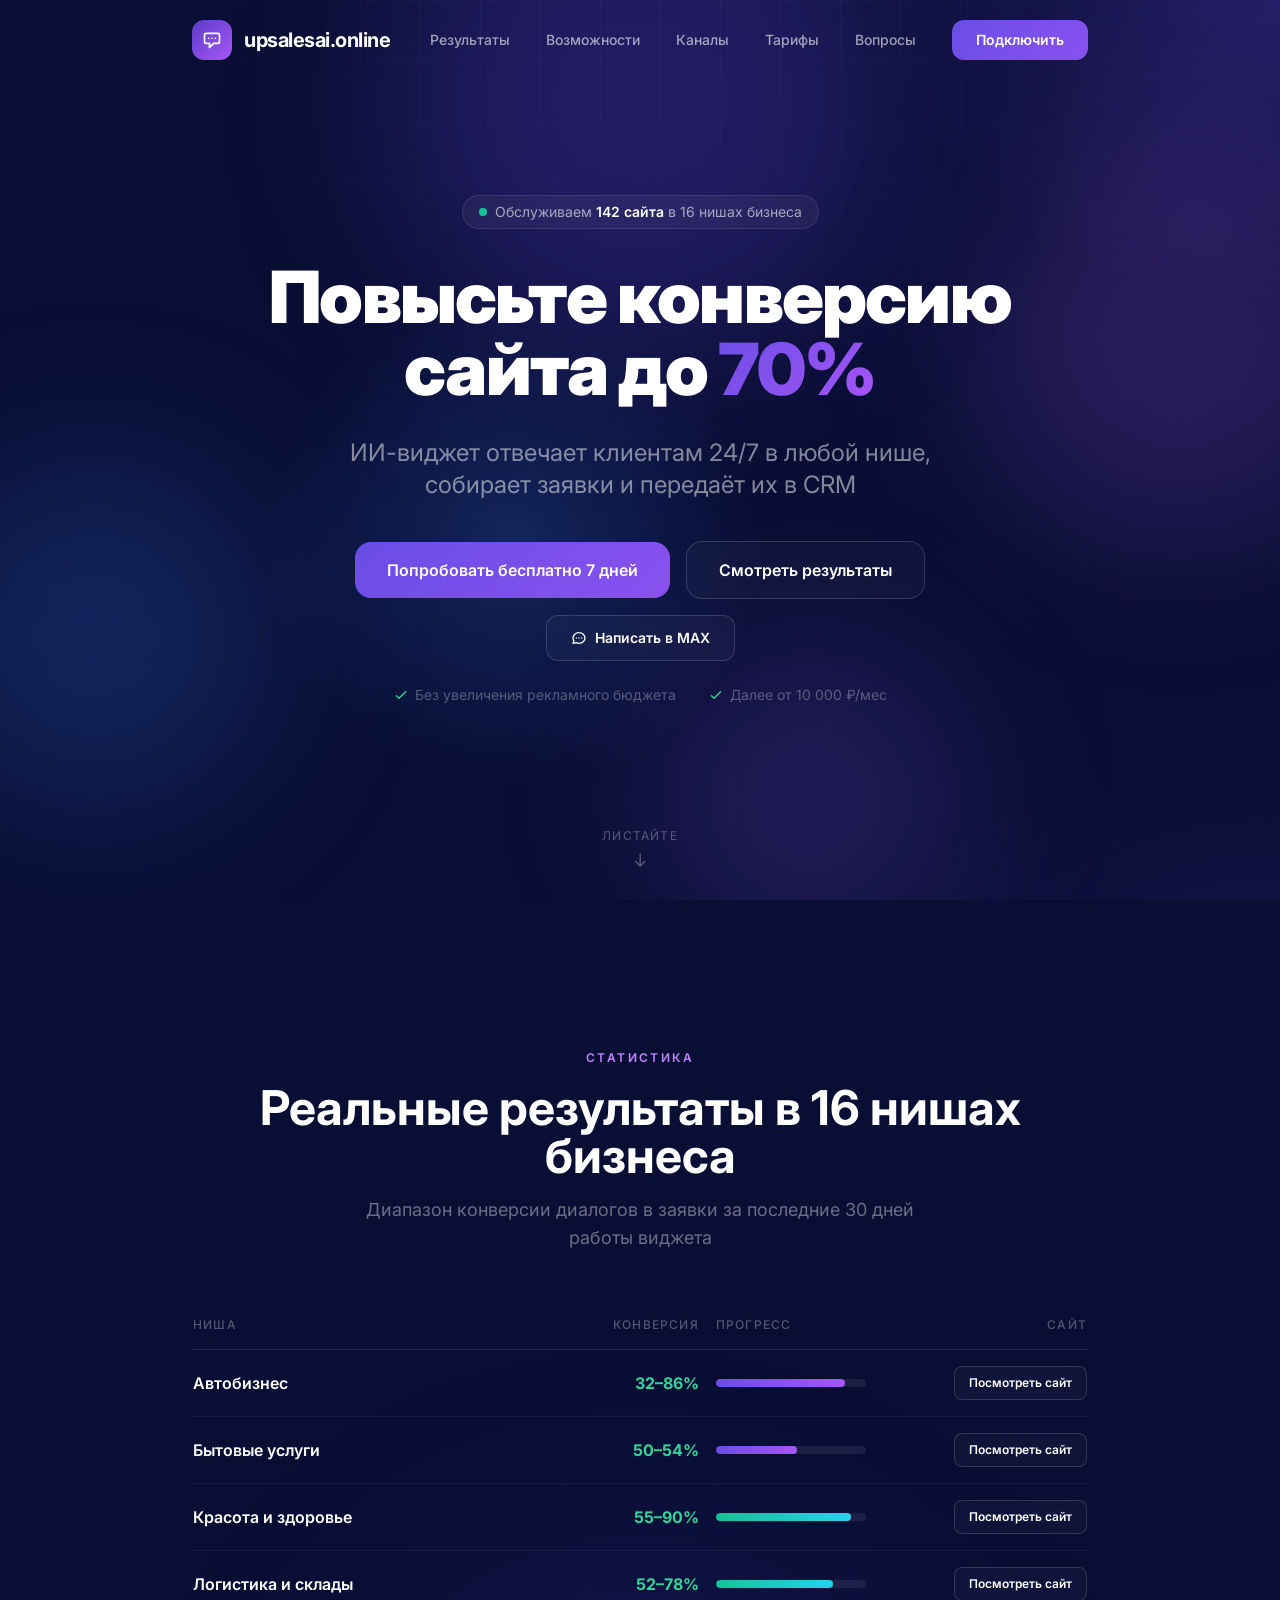
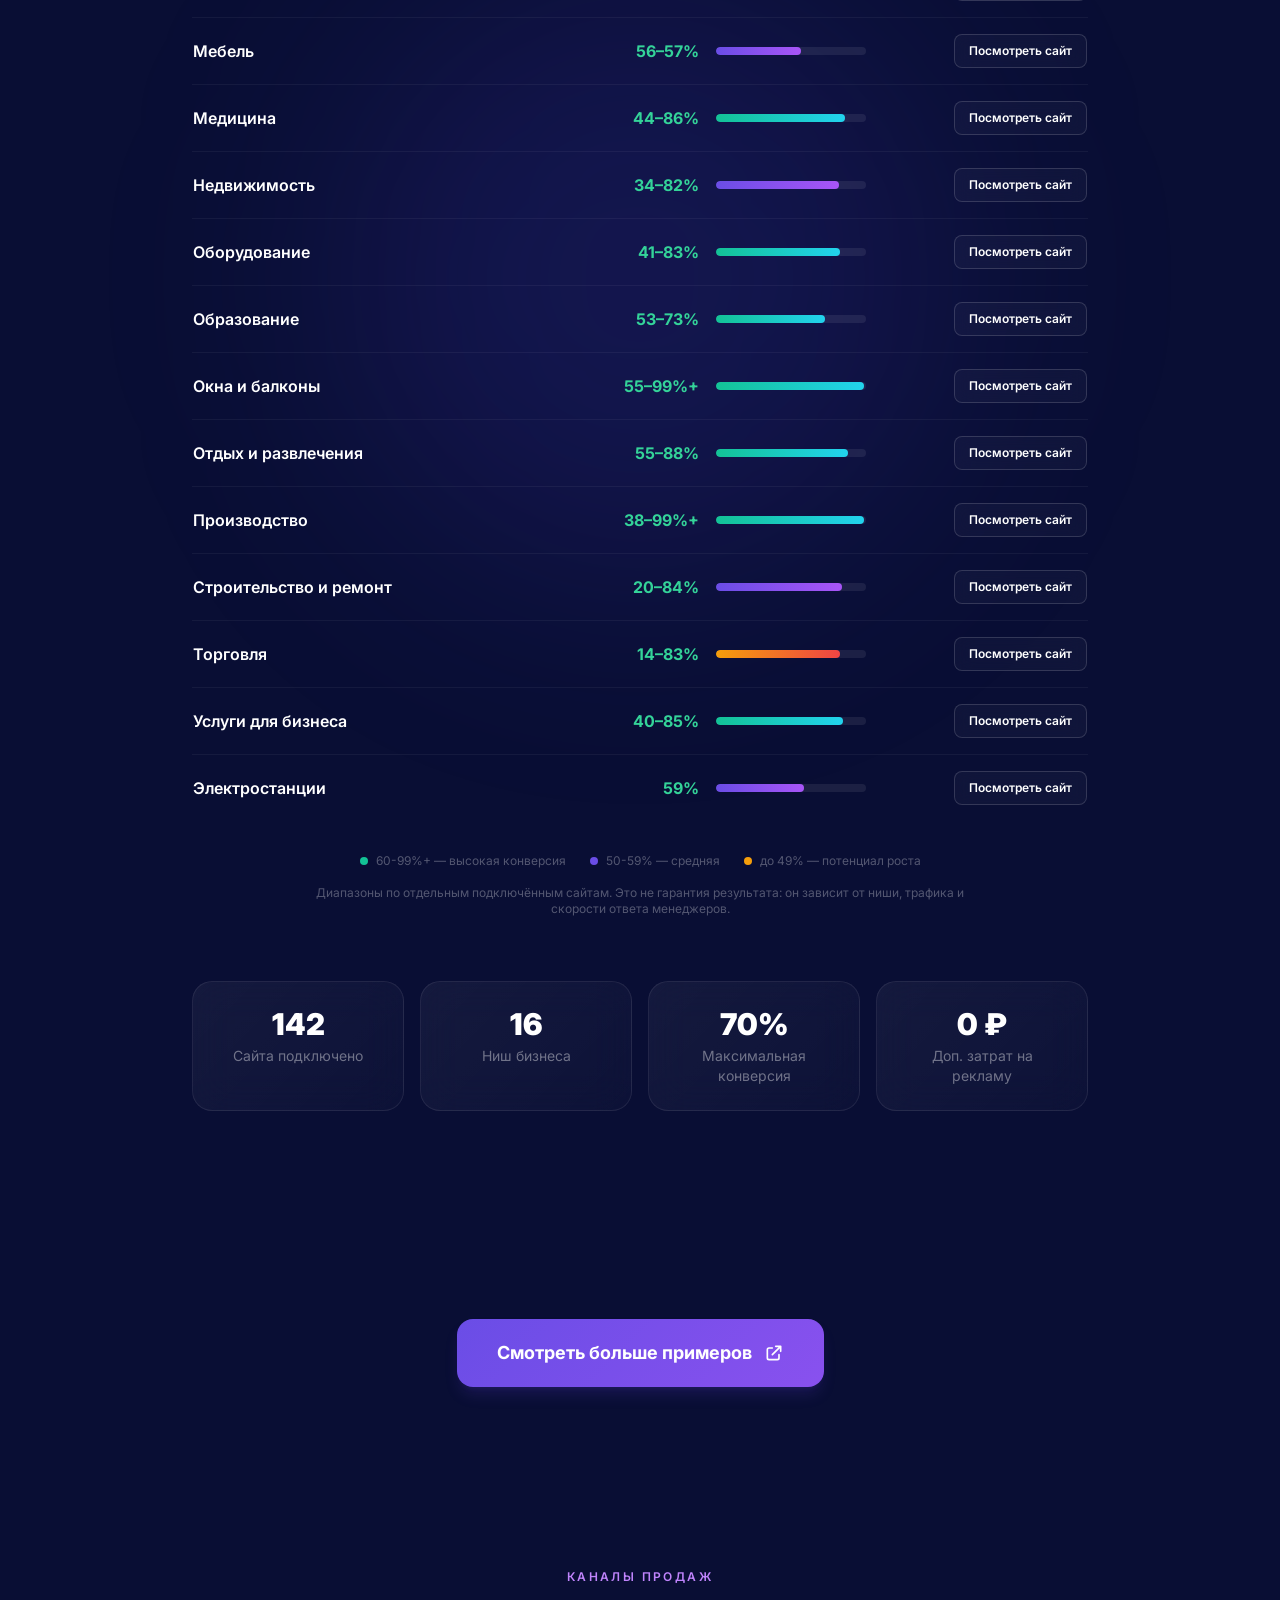
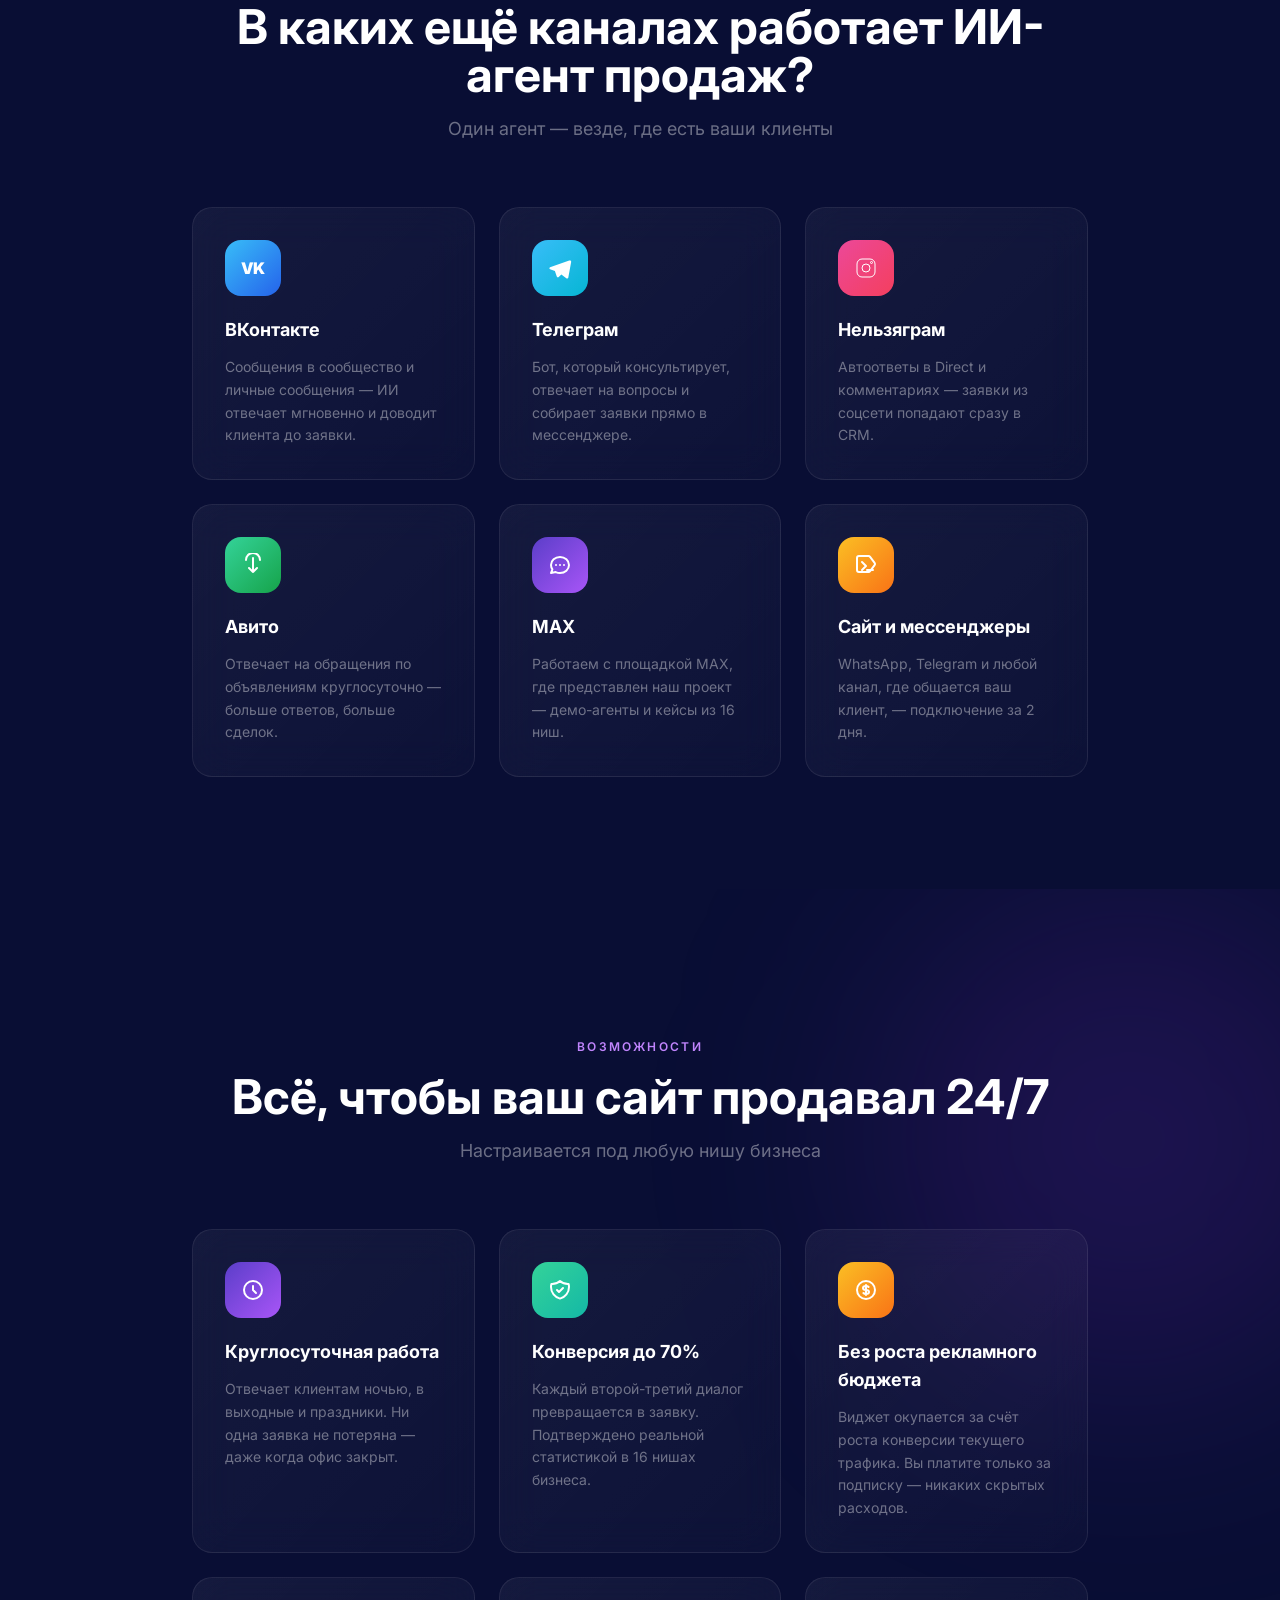
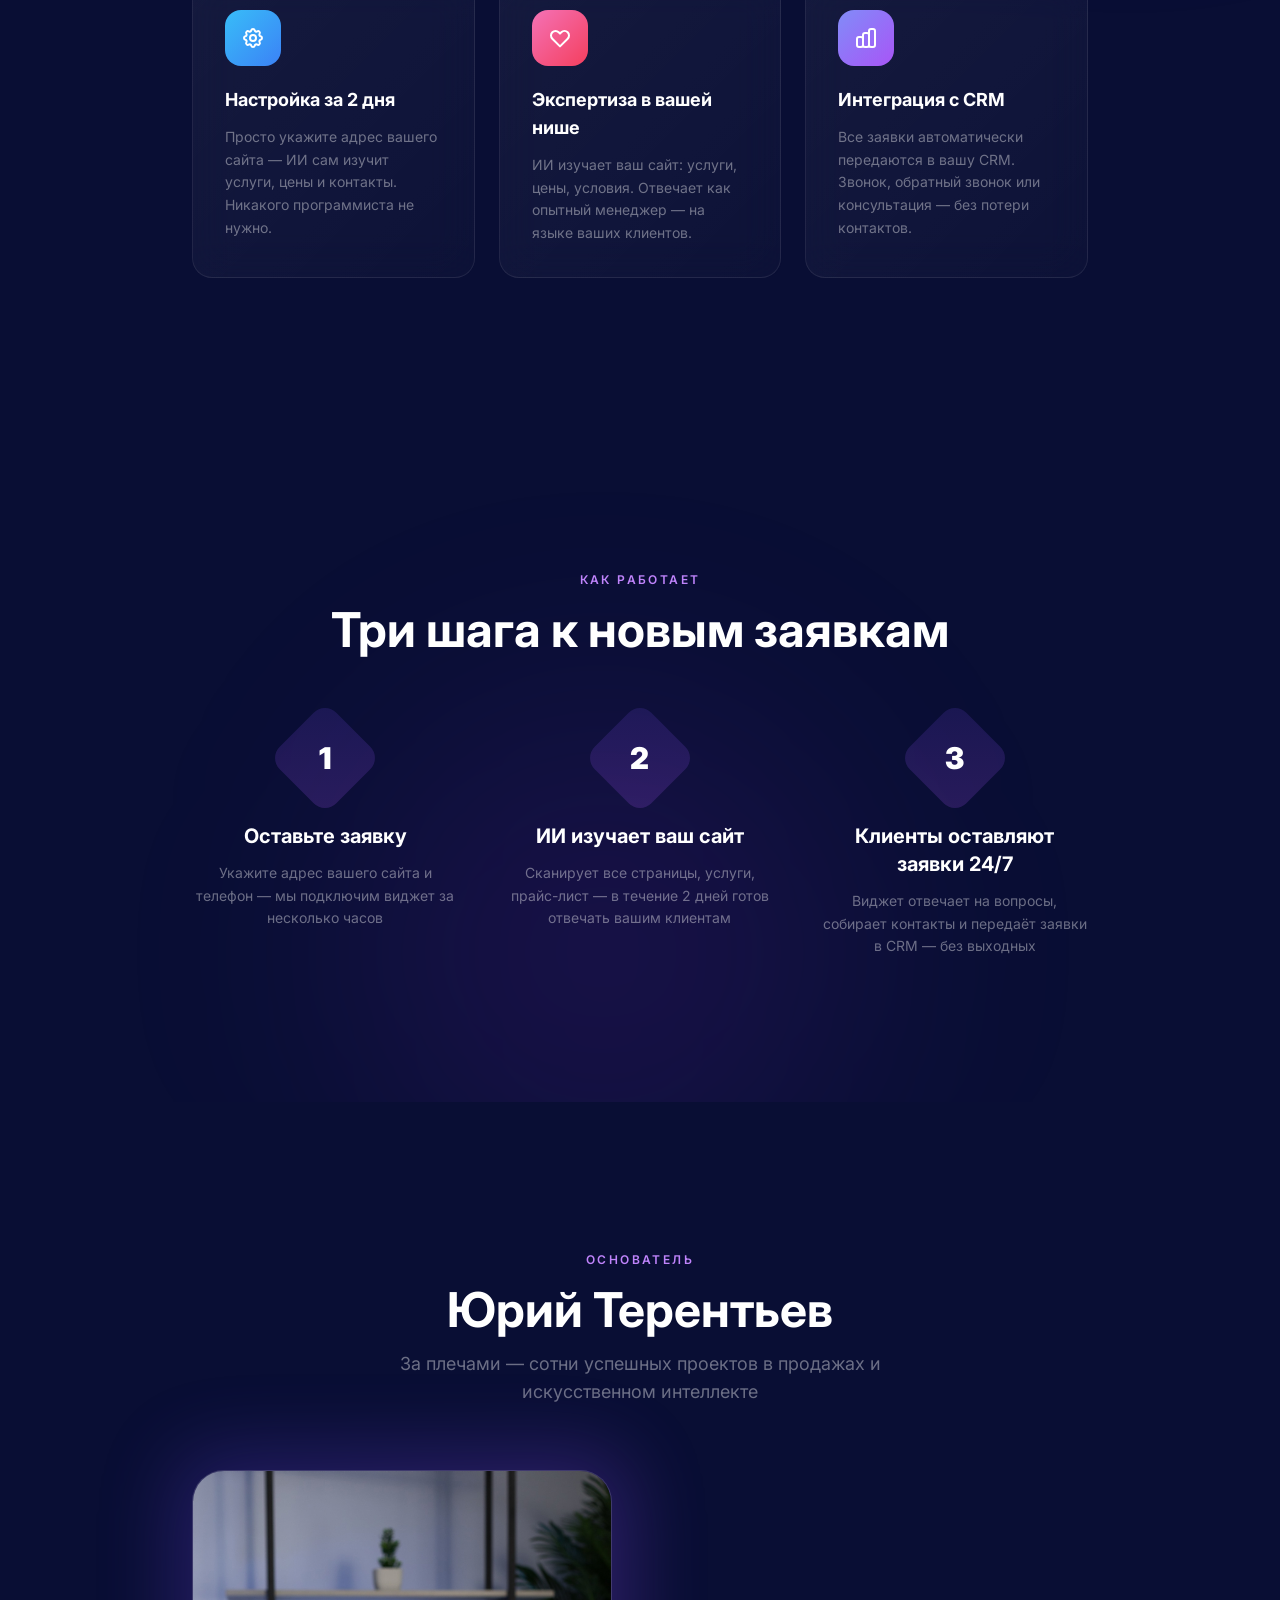
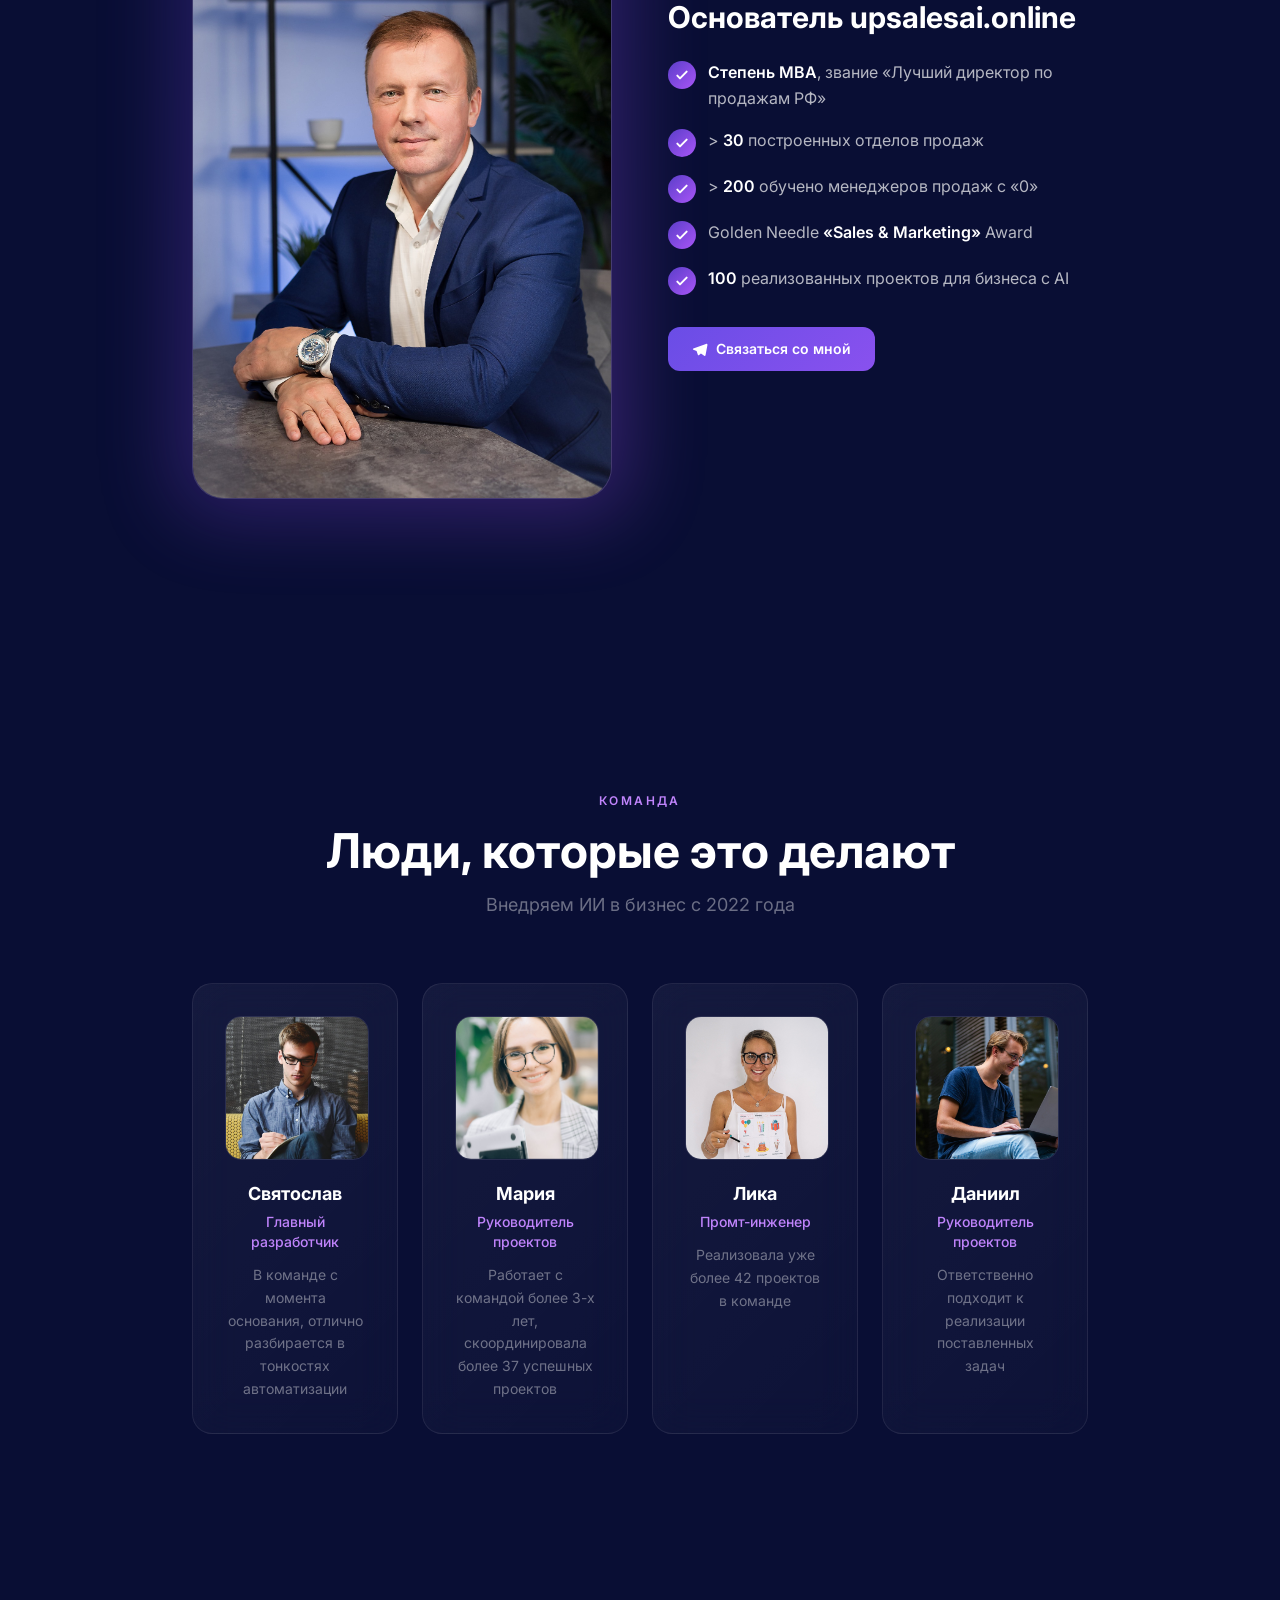
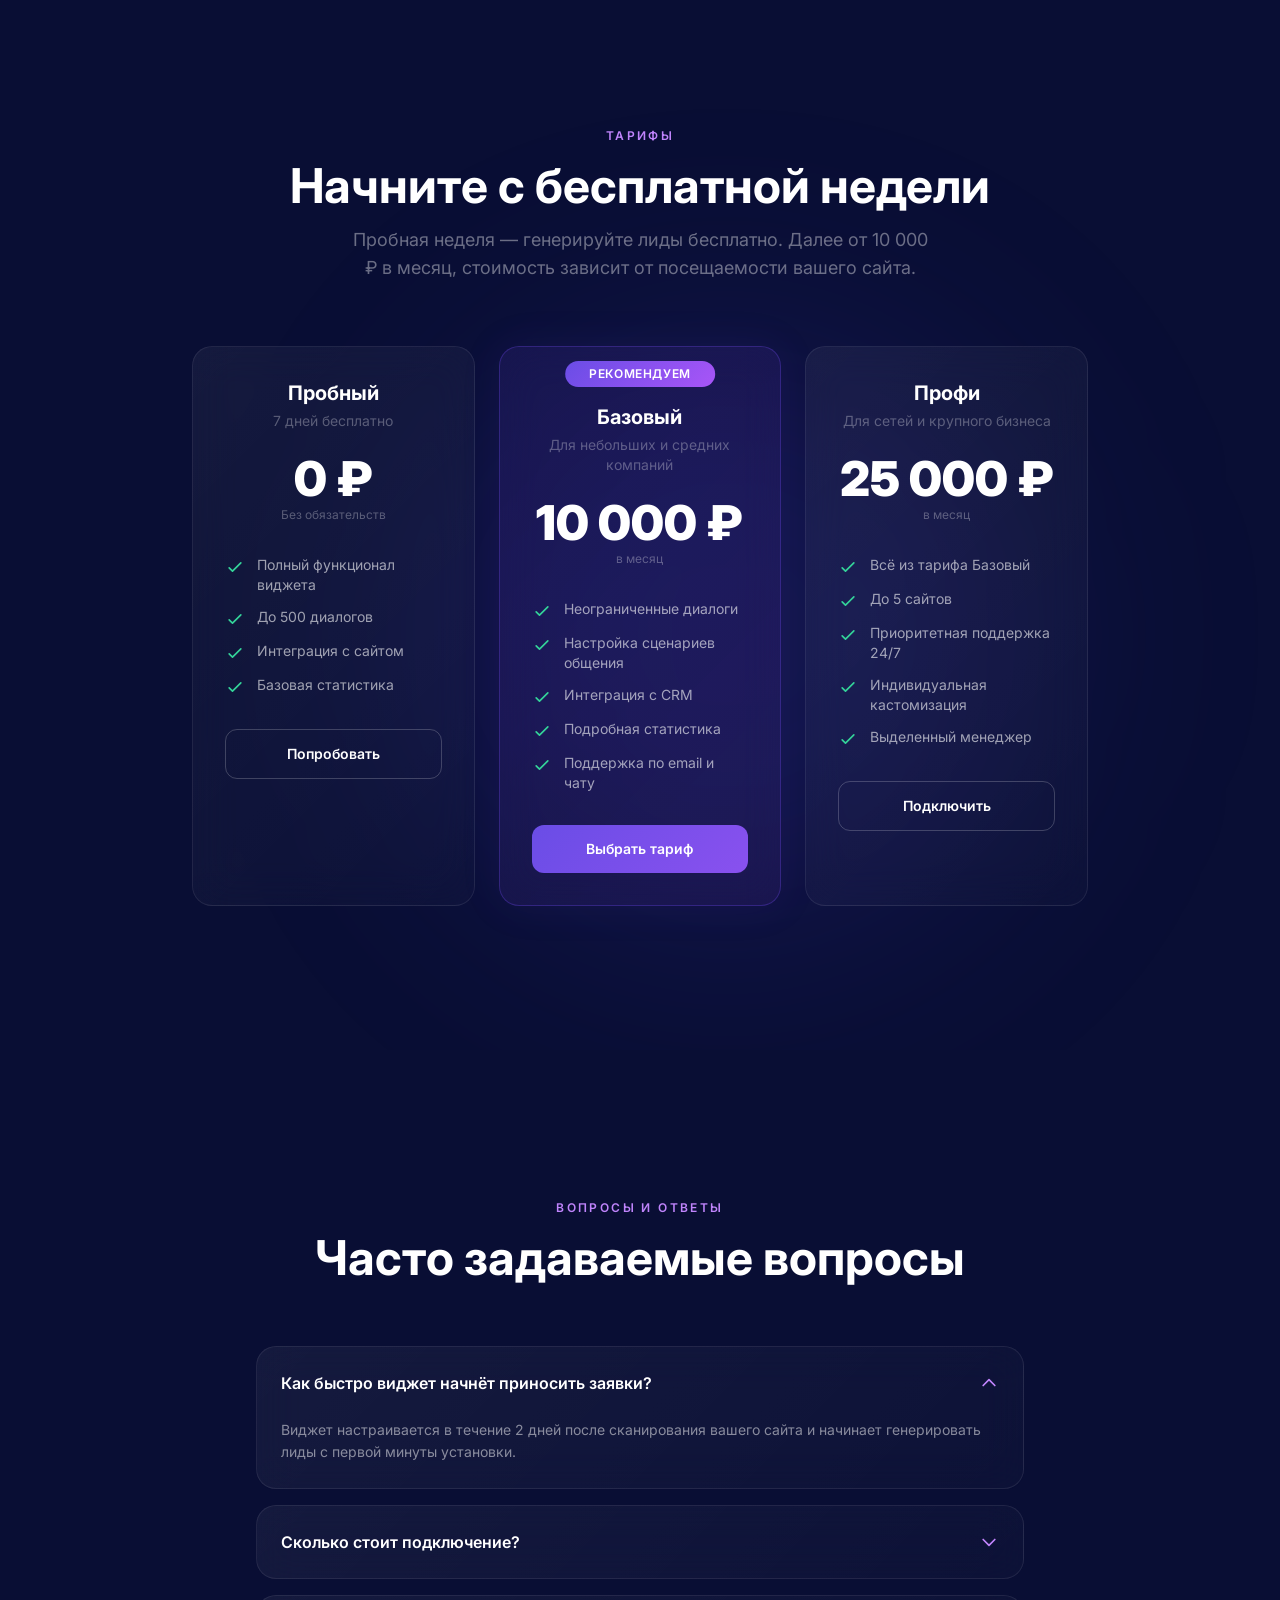
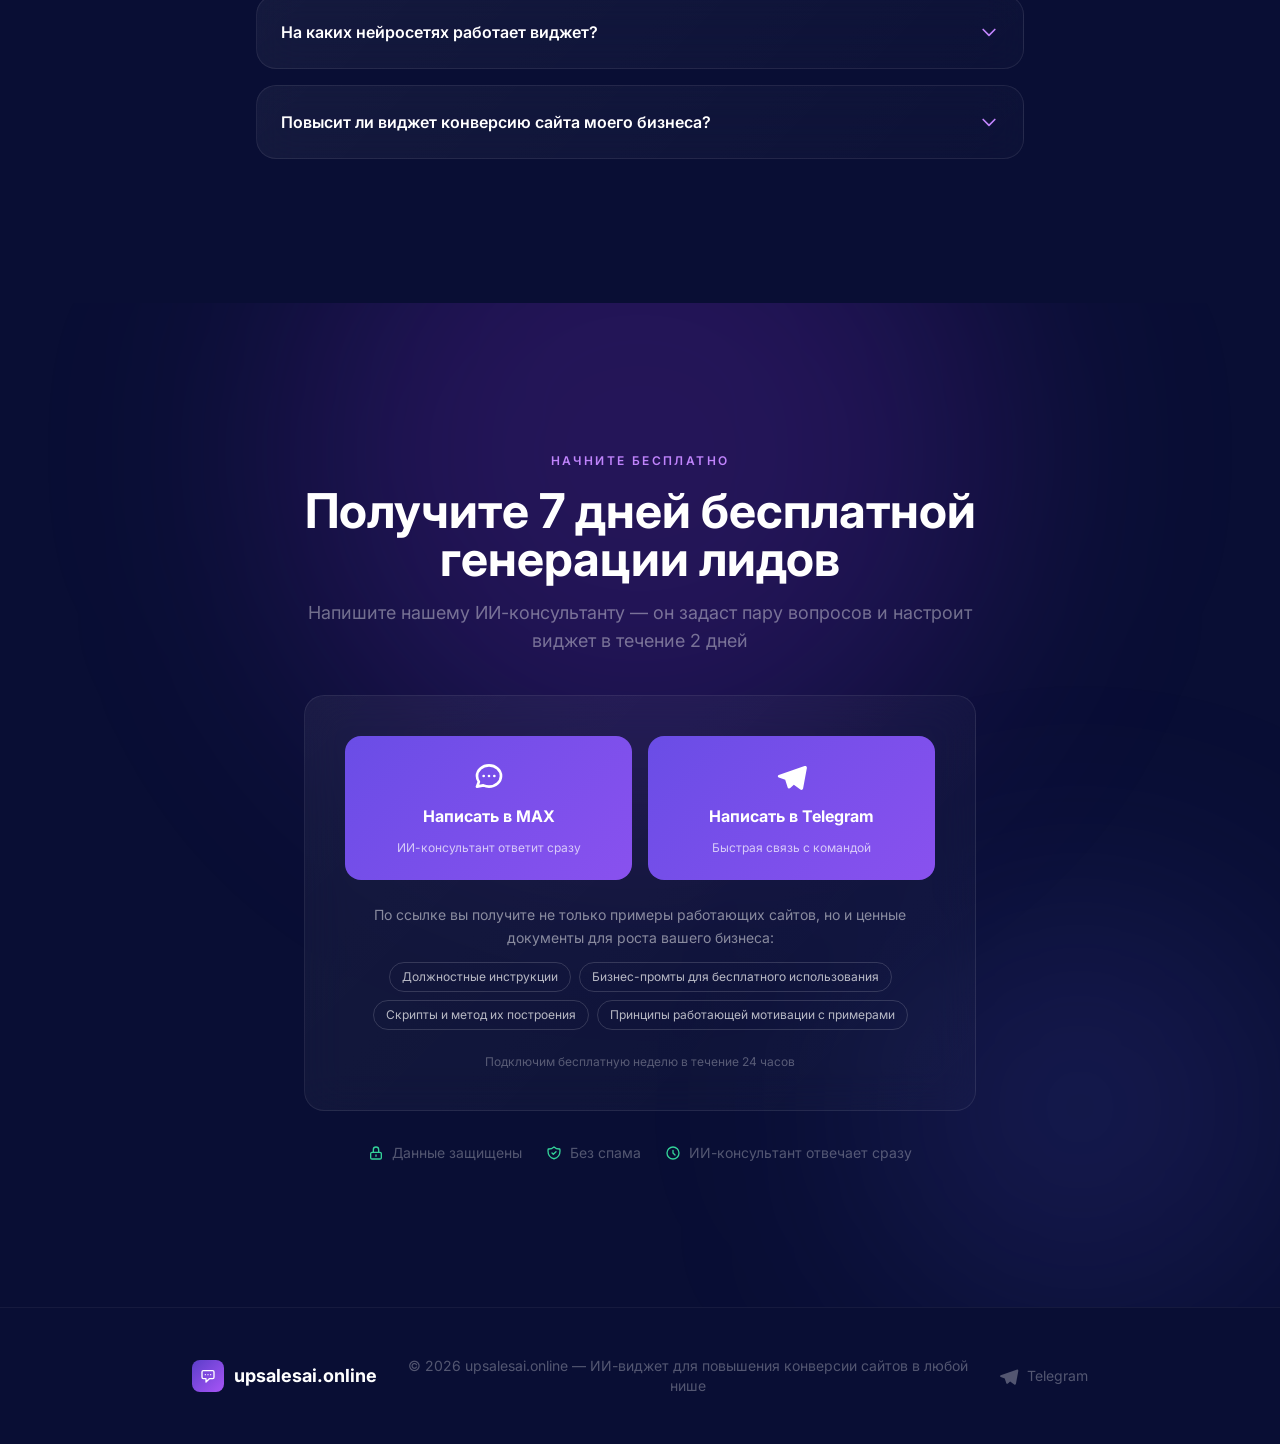
==== index.html @ 3d832cce "Site: price after trial depends on site traffic (no auto-charge wording) Co-Authored-By: Claude Sonn" ====
<!DOCTYPE html>
<html lang="ru" class="dark">
<head>
	<meta charset="UTF-8">
	<meta name="viewport" content="width=device-width, initial-scale=1.0">
	<meta name="theme-color" content="#090E34">
	<title>upsalesai.online — ИИ-виджет для повышения конверсии вашего сайта</title>
	<link rel="icon" type="image/svg+xml" href="data:image/svg+xml,%3Csvg xmlns='http://www.w3.org/2000/svg' viewBox='0 0 64 64'%3E%3Cdefs%3E%3ClinearGradient id='g' x1='0' y1='0' x2='1' y2='1'%3E%3Cstop offset='0' stop-color='%236a4de6'/%3E%3Cstop offset='1' stop-color='%23a855f7'/%3E%3C/linearGradient%3E%3C/defs%3E%3Crect width='64' height='64' rx='14' fill='url(%23g)'/%3E%3Ctext x='32' y='43' font-family='Inter,Arial,sans-serif' font-size='30' font-weight='800' fill='%23ffffff' text-anchor='middle'%3EAI%3C/text%3E%3C/svg%3E">
	<meta name="description" content="Повышайте конверсию сайта до 70% с ИИ-виджетом 24/7. Работает в любой нише: медицина, автобизнес, недвижимость, строительство и другие. Пробная неделя бесплатно.">

	<!-- Structured data: Organization + WebSite -->
	<script type="application/ld+json">
	{
	  "@context": "https://schema.org",
	  "@graph": [
	    {
	      "@type": "WebSite",
	      "@id": "https://upsalesai.online/#website",
	      "url": "https://upsalesai.online",
	      "name": "upsalesai.online",
	      "description": "Повышение конверсии сайтов в любой нише с помощью ИИ-виджета, работающего 24/7."
	    },
	    {
	      "@type": "WebPage",
	      "@id": "https://upsalesai.online/#webpage",
	      "url": "https://upsalesai.online",
	      "name": "upsalesai.online — ИИ-виджет для повышения конверсии сайта",
	      "description": "ИИ-виджет, который повышает конверсию сайта до 70%, работает 24/7, отвечает на вопросы клиентов и передаёт заявки в CRM.",
	      "isPartOf": {
	        "@id": "https://upsalesai.online/#website"
	      },
	      "about": {
	        "@id": "https://upsalesai.online/#organization"
	      },
	      "mainEntity": {
	        "@id": "https://upsalesai.online/#organization"
	      }
	    },
	    {
	      "@type": "Organization",
	      "@id": "https://upsalesai.online/#organization",
	      "name": "upsalesai.online",
	      "url": "https://upsalesai.online",
	      "description": "Команда разработчиков, создающая ИИ-виджеты и умных ботов для бизнеса в любой нише: повышение конверсии сайтов, автоматическая обработка заявок, ответы клиентам 24/7.",
	      "address": {
	        "@type": "PostalAddress",
	        "addressLocality": "Санкт-Петербург",
	        "streetAddress": "Ул. Б. Конюшенная 11",
	        "addressCountry": "RU"
	      },
	      "taxID": "780619699948",
	      "identifier": [
	        {
	          "@type": "PropertyValue",
	          "propertyID": "ОГРНИП",
	          "value": "321784700142612"
	        }
	      ],
	      "contactPoint": [
	        {
	          "@type": "ContactPoint",
	          "contactType": "customer service",
	          "url": "https://t.me/KVALIFIKATORMOY_BOT",
	          "availableLanguage": [
	            "ru"
	          ]
	        }
	      ],
	      "employee": [
	        {
	          "@type": "Person",
	          "name": "Святослав",
	          "jobTitle": "Главный разработчик"
	        },
	        {
	          "@type": "Person",
	          "name": "Мария",
	          "jobTitle": "Руководитель проектов"
	        },
	        {
	          "@type": "Person",
	          "name": "Лика",
	          "jobTitle": "Промт-инженер"
	        },
	        {
	          "@type": "Person",
	          "name": "Даниил",
	          "jobTitle": "Руководитель проектов"
	        }
	      ]
	    },
	    {
	      "@type": "FAQPage",
	      "@id": "https://upsalesai.online/#faq",
	      "mainEntity": [
	        {
	          "@type": "Question",
	          "name": "Как быстро виджет начнёт приносить заявки?",
	          "acceptedAnswer": {
	            "@type": "Answer",
	            "text": "Виджет настраивается в течение 2 дней после сканирования вашего сайта и начинает генерировать лиды с первой минуты установки."
	          }
	        },
	        {
	          "@type": "Question",
	          "name": "Сколько стоит подключение?",
	          "acceptedAnswer": {
	            "@type": "Answer",
	            "text": "Пробная неделя — бесплатно, вы генерируете лиды без оплаты. Далее от 10 000 рублей в месяц, точная стоимость зависит от посещаемости вашего сайта, без увеличения трат на рекламу."
	          }
	        },
        {
          "@type": "Question",
          "name": "На каких нейросетях работает виджет?",
          "acceptedAnswer": {
            "@type": "Answer",
            "text": "На современных моделях GPT и Claude: мы обучаем их под тематику вашего бизнеса и переводим на новые версии, как только они выходят."
          }
        },
        {
          "@type": "Question",
          "name": "Повысит ли виджет конверсию сайта моего бизнеса?",
          "acceptedAnswer": {
            "@type": "Answer",
            "text": "Да. Диалоги с ИИ-консультантом превращаются в заявки: в проектах на нашем виджете показатель достигает 70%. Диапазоны по нишам приведены в таблице выше. Это не гарантия результата: он зависит от ниши, трафика и скорости ответа менеджеров."
          }
        }
	      ]
	    }
	  ]
	}
	</script>

	<link rel="preconnect" href="https://fonts.googleapis.com">
	<link rel="preconnect" href="https://fonts.gstatic.com" crossorigin>
	<link href="https://fonts.googleapis.com/css2?family=Inter:wght@400;500;600;700;800;900&display=swap" rel="stylesheet">
	<!-- Стили и скрипты лежат на самом сайте, без внешних CDN. Пересборка CSS: см. AGENTS.md -->
	<link rel="stylesheet" href="assets/css/tailwind.css?v=1">
	<script defer src="assets/js/alpine-collapse-3.17.4.min.js"></script>
	<script defer src="assets/js/alpine-3.17.4.min.js"></script>
	<style>
		[x-cloak] { display: none !important; }
		html { -webkit-font-smoothing: antialiased; -moz-osx-font-smoothing: grayscale; scroll-behavior: smooth; }

		.gradient-text {
			background: linear-gradient(135deg, #6a4de6 0%, #a855f7 50%, #6a4de6 100%);
			background-size: 200% 200%;
			-webkit-background-clip: text;
			-webkit-text-fill-color: transparent;
			background-clip: text;
			animation: gradient 4s ease infinite;
		}

		.hero-bg {
			position: absolute;
			inset: 0;
			overflow: hidden;
			background: #090E34;
		}
		.hero-bg::before {
			content: '';
			position: absolute;
			inset: 0;
			background:
				radial-gradient(800px 600px at 50% 0%, rgba(91,62,201,0.35), transparent 50%),
				radial-gradient(600px 500px at 80% 20%, rgba(168,85,247,0.25), transparent 50%),
				radial-gradient(500px 500px at 20% 30%, rgba(59,130,246,0.2), transparent 50%),
				radial-gradient(900px 700px at 50% 60%, rgba(91,62,201,0.15), transparent 50%),
				radial-gradient(700px 600px at 10% 80%, rgba(168,85,247,0.15), transparent 50%),
				radial-gradient(600px 500px at 90% 70%, rgba(59,130,246,0.12), transparent 50%);
			animation: gradient 12s ease infinite;
			background-size: 200% 200%;
		}
		.hero-bg::after {
			content: '';
			position: absolute;
			inset: 0;
			background-image:
				linear-gradient(rgba(255,255,255,0.03) 1px, transparent 1px),
				linear-gradient(90deg, rgba(255,255,255,0.03) 1px, transparent 1px);
			background-size: 60px 60px;
			mask-image: radial-gradient(ellipse 80% 60% at 50% 0%, black 20%, transparent 60%);
		}

		.glow-orb {
			position: absolute;
			border-radius: 50%;
			filter: blur(80px);
			pointer-events: none;
			will-change: transform, opacity;
		}

		.orb-1 { width: 500px; height: 500px; background: rgba(91,62,201,0.3); top: -150px; left: 50%; transform: translateX(-50%); animation: float 8s ease-in-out infinite; }
		.orb-2 { width: 400px; height: 400px; background: rgba(168,85,247,0.2); top: 15%; right: -100px; animation: float 7s ease-in-out 1.5s infinite; }
		.orb-3 { width: 350px; height: 350px; background: rgba(59,130,246,0.2); bottom: 10%; left: -80px; animation: float 9s ease-in-out 3s infinite; }
		.orb-4 { width: 300px; height: 300px; background: rgba(139,92,246,0.2); bottom: -50px; right: 25%; animation: float 6s ease-in-out 2s infinite; }

		.section-glow {
			position: absolute;
			border-radius: 50%;
			filter: blur(120px);
			pointer-events: none;
			will-change: transform, opacity;
		}

		.glass-card {
			background: linear-gradient(135deg, rgba(255,255,255,0.05), rgba(255,255,255,0.02));
			border: 1px solid rgba(255,255,255,0.08);
			backdrop-filter: blur(20px);
			border-radius: 20px;
			transition: all 0.5s cubic-bezier(0.23, 1, 0.32, 1);
		}
		.glass-card:hover {
			background: linear-gradient(135deg, rgba(255,255,255,0.08), rgba(255,255,255,0.03));
			border-color: rgba(91,62,201,0.3);
			transform: translateY(-6px) scale(1.01);
			box-shadow: 0 30px 60px rgba(0,0,0,0.2), 0 0 40px rgba(91,62,201,0.1);
		}

		.feature-icon {
			width: 56px; height: 56px; border-radius: 16px;
			display: flex; align-items: center; justify-content: center;
			margin-bottom: 1.25rem;
			transition: all 0.4s ease;
		}
		.glass-card:hover .feature-icon {
			transform: scale(1.1) rotate(-3deg);
		}

		.stat-row {
			transition: opacity 0.55s ease, transform 0.55s cubic-bezier(0.22, 1, 0.36, 1), background 0.4s ease;
			border-radius: 16px;
			cursor: default;
			opacity: 0;
			transform: translateY(18px);
		}
		.stat-row.revealed { opacity: 1; transform: translateY(0); }
		.stat-row:hover {
			background: rgba(255,255,255,0.05);
			transform: translateX(8px);
		}

		.conversion-bar {
			height: 8px; border-radius: 4px;
			background: rgba(255,255,255,0.08);
			overflow: hidden;
		}
		.conversion-fill {
			height: 100%; border-radius: 4px;
			transition: width 1.4s cubic-bezier(0.22, 1, 0.36, 1);
		}
		.conversion-fill.high { background: linear-gradient(90deg, #13C296, #22d3ee); }
		.conversion-fill.medium { background: linear-gradient(90deg, #6a4de6, #a855f7); }
		.conversion-fill.growth { background: linear-gradient(90deg, #f59e0b, #ef4444); }

		.pricing-card {
			transition: all 0.5s cubic-bezier(0.23, 1, 0.32, 1);
			position: relative;
			overflow: hidden;
		}
		.pricing-card::before {
			content: '';
			position: absolute;
			top: 0; left: -100%;
			width: 100%; height: 100%;
			background: linear-gradient(90deg, transparent, rgba(255,255,255,0.05), transparent);
			transition: left 0.6s;
		}
		.pricing-card:hover::before { left: 100%; }
		.pricing-card:hover {
			transform: translateY(-8px);
			box-shadow: 0 40px 80px rgba(0,0,0,0.3);
		}
		.pricing-card.featured {
			background: linear-gradient(135deg, rgba(91,62,201,0.15), rgba(168,85,247,0.08));
			border: 1px solid rgba(91,62,201,0.4);
			box-shadow: 0 0 40px rgba(91,62,201,0.1);
			padding-top: 56px;
		}
		.pricing-card.featured::after {
			content: 'Рекомендуем';
			position: absolute; top: 14px; left: 50%; transform: translateX(-50%);
			background: linear-gradient(135deg, #6a4de6, #a855f7);
			color: white; padding: 4px 24px; border-radius: 20px;
			font-size: 0.75rem; font-weight: 600; text-transform: uppercase; letter-spacing: 0.05em;
			white-space: nowrap;
		}

		.btn-primary {
			background: linear-gradient(135deg, #6a4de6, #a855f7);
			background-size: 200% 200%;
			animation: gradient 4s ease infinite;
			transition: all 0.4s ease;
		}
		.btn-primary:hover {
			transform: translateY(-2px);
			box-shadow: 0 20px 40px rgba(91,62,201,0.3);
		}

		.btn-outline {
			border: 1px solid rgba(255,255,255,0.15);
			background: rgba(255,255,255,0.03);
			backdrop-filter: blur(10px);
			transition: all 0.4s ease;
		}
		.btn-outline:hover {
			background: rgba(255,255,255,0.08);
			border-color: rgba(255,255,255,0.25);
			transform: translateY(-2px);
		}

		.input-glass {
			background: rgba(255,255,255,0.06);
			border: 1px solid rgba(255,255,255,0.1);
			color: white;
			transition: all 0.4s ease;
			border-radius: 14px;
		}
		.input-glass:focus {
			outline: none;
			border-color: #6a4de6;
			background: rgba(255,255,255,0.08);
			box-shadow: 0 0 0 3px rgba(91,62,201,0.2);
		}
		.input-glass::placeholder { color: rgba(255,255,255,0.3); }

		.animate-on-scroll {
			opacity: 0;
			transform: translateY(50px);
			transition: all 0.8s cubic-bezier(0.23, 1, 0.32, 1);
		}
		.animate-on-scroll.visible {
			opacity: 1;
			transform: translateY(0);
		}

		.review-card {
			transition: all 0.5s ease;
		}

		.pulse-dot {
			width: 8px; height: 8px; border-radius: 50%;
			background: #13C296;
			position: relative;
		}
		.pulse-dot::after {
			content: '';
			position: absolute; inset: 0; border-radius: 50%;
			background: #13C296;
			animation: pulse 2s infinite;
			opacity: 0.4;
		}

		@keyframes pulse {
			0% { transform: scale(1); opacity: 0.4; }
			100% { transform: scale(3); opacity: 0; }
		}

		.scrollbar-hide { -ms-overflow-style: none; scrollbar-width: none; }
		.scrollbar-hide::-webkit-scrollbar { display: none; }

		.avatar-img {
			object-fit: cover;
			-webkit-transform: translateZ(0);
			-webkit-backface-visibility: hidden;
		}
		.avatar-img.avatar-maria {
			object-position: center;
		}
		.avatar-img.avatar-lika {
			object-position: center;
		}

		@media (max-width: 640px) {
			.orb-1 { width: 300px; height: 300px; }
			.orb-2, .orb-3, .orb-4 { width: 200px; height: 200px; }
			.hero-bg::before {
				background:
					radial-gradient(400px 300px at 50% 0%, rgba(91,62,201,0.35), transparent 50%),
					radial-gradient(300px 250px at 70% 30%, rgba(168,85,247,0.2), transparent 50%),
					radial-gradient(600px 400px at 50% 70%, rgba(91,62,201,0.15), transparent 50%);
			}
		}
	</style>
<!-- Yandex.Metrika counter -->
<script type="text/javascript">
(function(m,e,t,r,i,k,a){m[i]=m[i]||function(){(m[i].a=m[i].a||[]).push(arguments)};
m[i].l=1*new Date();
for (var j = 0; j < document.scripts.length; j++) {if (document.scripts[j].src === r) { return; }}
k=e.createElement(t),a=e.getElementsByTagName(t)[0],k.async=1,k.src=r,a.parentNode.insertBefore(k,a)})
(window, document, "script", "https://mc.yandex.ru/metrika/tag.js", "ym");
ym(113000422, "init", {clickmap:true, trackLinks:true, accurateTrackBounce:true, webvisor:true});
</script>
<noscript><div><img src="https://mc.yandex.ru/watch/113000422" style="position:absolute; left:-9999px;" alt="" /></div></noscript>
<!-- /Yandex.Metrika counter -->
</head>
<body class="font-sans text-body-color-dark bg-dark overflow-x-hidden">

	<!-- Navbar -->
	<header class="fixed top-0 left-0 z-50 w-full transition-all duration-500"
		x-data="{ mobileMenu: false, scrolled: false }"
		@scroll.window="scrolled = (window.pageYOffset > 60)"
		:class="scrolled ? 'bg-dark/90 backdrop-blur-xl border-b border-white/10' : 'bg-transparent'">
		<div class="container mx-auto px-4 sm:px-6 lg:px-10 xl:px-[15%]">
			<div class="flex items-center justify-between h-16 sm:h-20">
				<a href="/" class="flex items-center gap-3 group">
					<div class="w-10 h-10 rounded-xl bg-gradient-to-br from-primary to-purple-500 flex items-center justify-center transition-transform duration-500 group-hover:rotate-[-8deg] group-hover:scale-110">
						<svg class="w-5 h-5 text-white" fill="none" stroke="currentColor" viewBox="0 0 24 24"><path stroke-linecap="round" stroke-linejoin="round" stroke-width="2" d="M8 10h.01M12 10h.01M16 10h.01M9 16H5a2 2 0 01-2-2V6a2 2 0 012-2h14a2 2 0 012 2v8a2 2 0 01-2 2h-5l-5 5v-5z"></path></svg>
					</div>
					<span class="text-xl font-bold text-white tracking-tight">upsalesai.online</span>
				</a>

				<button @click="mobileMenu = !mobileMenu" class="lg:hidden relative w-10 h-10 flex items-center justify-center" :aria-expanded="mobileMenu">
					<div class="w-6 flex flex-col gap-1.5">
						<span class="block h-0.5 bg-white rounded-full transition-all duration-300" :class="mobileMenu ? 'rotate-45 translate-y-2' : ''"></span>
						<span class="block h-0.5 bg-white rounded-full transition-all duration-300" :class="mobileMenu ? 'opacity-0' : ''"></span>
						<span class="block h-0.5 bg-white rounded-full transition-all duration-300" :class="mobileMenu ? '-rotate-45 -translate-y-2' : ''"></span>
					</div>
				</button>

				<nav class="hidden lg:flex items-center gap-1">
					<a href="#stats" class="px-4 py-2 text-sm font-medium text-white/60 hover:text-white transition-colors rounded-lg hover:bg-white/5">Результаты</a>
					<a href="#features" class="px-4 py-2 text-sm font-medium text-white/60 hover:text-white transition-colors rounded-lg hover:bg-white/5">Возможности</a>
					<a href="#channels" class="px-4 py-2 text-sm font-medium text-white/60 hover:text-white transition-colors rounded-lg hover:bg-white/5">Каналы</a>
					<a href="#pricing" class="px-4 py-2 text-sm font-medium text-white/60 hover:text-white transition-colors rounded-lg hover:bg-white/5">Тарифы</a>
					<a href="#faq" class="px-4 py-2 text-sm font-medium text-white/60 hover:text-white transition-colors rounded-lg hover:bg-white/5">Вопросы</a>
					<a href="#form" class="ml-4 px-6 py-2.5 text-sm font-semibold text-white rounded-xl btn-primary">Подключить</a>
				</nav>
			</div>

			<nav x-show="mobileMenu" x-cloak x-transition:enter="transition ease-out duration-300" x-transition:enter-start="opacity-0 -translate-y-4" x-transition:enter-end="opacity-100 translate-y-0" x-transition:leave="transition ease-in duration-200" x-transition:leave-start="opacity-100 translate-y-0" x-transition:leave-end="opacity-0 -translate-y-4" class="lg:hidden pb-6">
				<div class="flex flex-col gap-2 bg-dark-2/90 backdrop-blur-xl rounded-2xl border border-white/10 p-4">
					<a href="#stats" @click="mobileMenu = false" class="px-4 py-3 text-sm font-medium text-white/70 hover:text-white hover:bg-white/5 rounded-xl transition-all">Результаты</a>
					<a href="#features" @click="mobileMenu = false" class="px-4 py-3 text-sm font-medium text-white/70 hover:text-white hover:bg-white/5 rounded-xl transition-all">Возможности</a>
					<a href="#channels" @click="mobileMenu = false" class="px-4 py-3 text-sm font-medium text-white/70 hover:text-white hover:bg-white/5 rounded-xl transition-all">Каналы</a>
					<a href="#pricing" @click="mobileMenu = false" class="px-4 py-3 text-sm font-medium text-white/70 hover:text-white hover:bg-white/5 rounded-xl transition-all">Тарифы</a>
					<a href="#faq" @click="mobileMenu = false" class="px-4 py-3 text-sm font-medium text-white/70 hover:text-white hover:bg-white/5 rounded-xl transition-all">Вопросы</a>
					<a href="#form" @click="mobileMenu = false" class="mt-2 px-6 py-3 text-sm font-semibold text-white rounded-xl btn-primary text-center">Подключить</a>
				</div>
			</nav>
		</div>
	</header>

	<!-- Hero -->
	<section class="relative min-h-screen flex items-center overflow-hidden">
		<div class="hero-bg"></div>
		<div class="glow-orb orb-1"></div>
		<div class="glow-orb orb-2"></div>
		<div class="glow-orb orb-3"></div>
		<div class="glow-orb orb-4"></div>

		<div class="relative z-10 w-full pt-24 pb-16 sm:pt-32 lg:pb-32">
			<div class="max-w-6xl mx-auto text-center px-4 sm:px-6 lg:px-10 xl:px-[15%]">
				<div class="inline-flex items-center gap-2 px-4 py-1.5 rounded-full bg-white/5 border border-white/10 text-xs sm:text-sm text-white/60 mb-6 sm:mb-8 backdrop-blur-sm" x-data="{ show: false }" x-init="setTimeout(() => show = true, 500)" x-show="show" x-transition>
					<span class="pulse-dot shrink-0"></span>
					<span>Обслуживаем <span class="text-white font-semibold">142&nbsp;сайта</span> в&nbsp;16&nbsp;нишах бизнеса</span>
				</div>

				<h1 class="text-4xl sm:text-5xl lg:text-7xl font-black text-white leading-[1.1] sm:leading-[1.1] mb-6 sm:mb-8 tracking-tight">
					Повысьте конверсию сайта до&nbsp;<span class="gradient-text">70%</span>
				</h1>

				<p class="text-lg sm:text-xl lg:text-2xl text-white/50 max-w-2xl mx-auto mb-4 leading-relaxed">
					ИИ-виджет отвечает клиентам 24/7 в любой нише, собирает заявки и передаёт их в CRM
				</p>

				<div class="flex flex-col sm:flex-row items-center justify-center gap-4 mt-8 sm:mt-10">
					<a href="#form" class="w-full sm:w-auto px-8 py-4 text-base font-semibold text-white rounded-2xl btn-primary text-center animate-glow-pulse">
						Попробовать бесплатно 7 дней
					</a>
					<a href="#stats" class="w-full sm:w-auto px-8 py-4 text-base font-semibold text-white rounded-2xl btn-outline text-center">
						Смотреть результаты
					</a>
				</div>
				<a href="https://max.ru/id780619699948_bot?start=site_hero" target="_blank" class="inline-flex items-center gap-2 mt-4 px-6 py-3 text-sm font-semibold text-white rounded-xl btn-outline">
					<svg class="w-4 h-4" fill="none" stroke="currentColor" viewBox="0 0 24 24"><path stroke-linecap="round" stroke-linejoin="round" stroke-width="2" d="M8 12h.01M12 12h.01M16 12h.01M21 12c0 4.418-4.03 8-9 8a9.863 9.863 0 01-4.255-.949L3 20l1.395-3.72C3.512 15.042 3 13.574 3 12c0-4.418 4.03-8 9-8s9 3.582 9 8z"></path></svg>
					Написать в МАХ
				</a>

				<div class="flex flex-wrap items-center justify-center gap-x-8 gap-y-2 mt-6 text-xs sm:text-sm text-white/30">
					<span class="flex items-center gap-1.5">
						<svg class="w-4 h-4 text-emerald-400" fill="none" stroke="currentColor" viewBox="0 0 24 24"><path stroke-linecap="round" stroke-linejoin="round" stroke-width="2" d="M5 13l4 4L19 7"></path></svg>
						Без увеличения рекламного бюджета
					</span>
					<span class="flex items-center gap-1.5">
						<svg class="w-4 h-4 text-emerald-400" fill="none" stroke="currentColor" viewBox="0 0 24 24"><path stroke-linecap="round" stroke-linejoin="round" stroke-width="2" d="M5 13l4 4L19 7"></path></svg>
						Далее от 10 000 ₽/мес
					</span>
				</div>
			</div>
		</div>

		<!-- Scroll indicator -->
		<div class="absolute bottom-8 left-1/2 -translate-x-1/2 z-10 hidden lg:flex flex-col items-center gap-2 text-white/30">
			<span class="text-xs tracking-widest uppercase">Листайте</span>
			<svg class="w-4 h-4 animate-bounce" fill="none" stroke="currentColor" viewBox="0 0 24 24"><path stroke-linecap="round" stroke-linejoin="round" stroke-width="2" d="M19 14l-7 7m0 0l-7-7m7 7V3"></path></svg>
		</div>
	</section>

	<!-- Stats Table -->
	<section id="stats" class="relative py-20 sm:py-28 lg:py-36 overflow-hidden">
		<div class="section-glow w-[600px] h-[600px] bg-indigo-600/15 top-1/2 left-1/2 -translate-x-1/2 -translate-y-1/2"></div>
		<div class="relative z-10 container mx-auto px-4 sm:px-6 lg:px-10 xl:px-[15%]">
			<div class="text-center mb-12 sm:mb-16 animate-on-scroll">
				<span class="text-xs font-semibold text-purple-400 uppercase tracking-[0.2em]">Статистика</span>
				<h2 class="text-3xl sm:text-4xl lg:text-5xl font-bold text-white mt-4 mb-4">Реальные результаты в 16 нишах бизнеса</h2>
				<p class="text-base sm:text-lg text-white/40 max-w-xl mx-auto">Диапазон конверсии диалогов в заявки за последние 30 дней работы виджета</p>
			</div>

			<div class="max-w-6xl mx-auto animate-on-scroll">
				<div class="overflow-x-auto scrollbar-hide">
					<table class="w-full text-left min-w-0">
						<thead>
							<tr class="text-xs text-white/30 uppercase tracking-widest border-b border-white/10">
								<th class="pb-4 pr-4 font-medium">Ниша</th>
								<th class="pb-4 pr-4 font-medium text-right">Конверсия</th>
								<th class="pb-4 pr-4 font-medium hidden md:table-cell">Прогресс</th>
								<th class="pb-4 font-medium text-right">Сайт</th>
							</tr>
						</thead>
						<tbody>
							<tr class="stat-row border-b border-white/5">
								<td class="py-4 pr-4"><span class="text-white font-semibold text-sm sm:text-base">Автобизнес</span></td>
								<td class="py-4 pr-4 text-right"><span class="text-emerald-400 font-bold text-sm sm:text-base">32–86%</span></td>
								<td class="py-4 hidden md:table-cell"><div class="conversion-bar max-w-[200px]"><div class="conversion-fill medium" style="width:86%"></div></div></td>
								<td class="py-4 text-right"><a href="https://darexmoto.ru" target="_blank" class="inline-flex items-center gap-1.5 px-3.5 py-2 text-xs font-semibold text-white rounded-lg btn-outline whitespace-nowrap"><span class="sm:hidden">Сайт</span><span class="hidden sm:inline">Посмотреть сайт</span></a></td>
							</tr>
							<tr class="stat-row border-b border-white/5">
								<td class="py-4 pr-4"><span class="text-white font-semibold text-sm sm:text-base">Бытовые услуги</span></td>
								<td class="py-4 pr-4 text-right"><span class="text-emerald-400 font-bold text-sm sm:text-base">50–54%</span></td>
								<td class="py-4 hidden md:table-cell"><div class="conversion-bar max-w-[200px]"><div class="conversion-fill medium" style="width:54%"></div></div></td>
								<td class="py-4 text-right"><a href="https://nashevremya.net" target="_blank" class="inline-flex items-center gap-1.5 px-3.5 py-2 text-xs font-semibold text-white rounded-lg btn-outline whitespace-nowrap"><span class="sm:hidden">Сайт</span><span class="hidden sm:inline">Посмотреть сайт</span></a></td>
							</tr>
							<tr class="stat-row border-b border-white/5">
								<td class="py-4 pr-4"><span class="text-white font-semibold text-sm sm:text-base">Красота и здоровье</span></td>
								<td class="py-4 pr-4 text-right"><span class="text-emerald-400 font-bold text-sm sm:text-base">55–90%</span></td>
								<td class="py-4 hidden md:table-cell"><div class="conversion-bar max-w-[200px]"><div class="conversion-fill high" style="width:90%"></div></div></td>
								<td class="py-4 text-right"><a href="https://bcroc.ru" target="_blank" class="inline-flex items-center gap-1.5 px-3.5 py-2 text-xs font-semibold text-white rounded-lg btn-outline whitespace-nowrap"><span class="sm:hidden">Сайт</span><span class="hidden sm:inline">Посмотреть сайт</span></a></td>
							</tr>
							<tr class="stat-row border-b border-white/5">
								<td class="py-4 pr-4"><span class="text-white font-semibold text-sm sm:text-base">Логистика и склады</span></td>
								<td class="py-4 pr-4 text-right"><span class="text-emerald-400 font-bold text-sm sm:text-base">52–78%</span></td>
								<td class="py-4 hidden md:table-cell"><div class="conversion-bar max-w-[200px]"><div class="conversion-fill high" style="width:78%"></div></div></td>
								<td class="py-4 text-right"><a href="https://loglab.ru" target="_blank" class="inline-flex items-center gap-1.5 px-3.5 py-2 text-xs font-semibold text-white rounded-lg btn-outline whitespace-nowrap"><span class="sm:hidden">Сайт</span><span class="hidden sm:inline">Посмотреть сайт</span></a></td>
							</tr>
							<tr class="stat-row border-b border-white/5">
								<td class="py-4 pr-4"><span class="text-white font-semibold text-sm sm:text-base">Мебель</span></td>
								<td class="py-4 pr-4 text-right"><span class="text-emerald-400 font-bold text-sm sm:text-base">56–57%</span></td>
								<td class="py-4 hidden md:table-cell"><div class="conversion-bar max-w-[200px]"><div class="conversion-fill medium" style="width:57%"></div></div></td>
								<td class="py-4 text-right"><a href="https://p-mebel.com" target="_blank" class="inline-flex items-center gap-1.5 px-3.5 py-2 text-xs font-semibold text-white rounded-lg btn-outline whitespace-nowrap"><span class="sm:hidden">Сайт</span><span class="hidden sm:inline">Посмотреть сайт</span></a></td>
							</tr>
							<tr class="stat-row border-b border-white/5">
								<td class="py-4 pr-4"><span class="text-white font-semibold text-sm sm:text-base">Медицина</span></td>
								<td class="py-4 pr-4 text-right"><span class="text-emerald-400 font-bold text-sm sm:text-base">44–86%</span></td>
								<td class="py-4 hidden md:table-cell"><div class="conversion-bar max-w-[200px]"><div class="conversion-fill high" style="width:86%"></div></div></td>
								<td class="py-4 text-right"><a href="https://doct.ru" target="_blank" class="inline-flex items-center gap-1.5 px-3.5 py-2 text-xs font-semibold text-white rounded-lg btn-outline whitespace-nowrap"><span class="sm:hidden">Сайт</span><span class="hidden sm:inline">Посмотреть сайт</span></a></td>
							</tr>
							<tr class="stat-row border-b border-white/5">
								<td class="py-4 pr-4"><span class="text-white font-semibold text-sm sm:text-base">Недвижимость</span></td>
								<td class="py-4 pr-4 text-right"><span class="text-emerald-400 font-bold text-sm sm:text-base">34–82%</span></td>
								<td class="py-4 hidden md:table-cell"><div class="conversion-bar max-w-[200px]"><div class="conversion-fill medium" style="width:82%"></div></div></td>
								<td class="py-4 text-right"><a href="https://green-garden.ru" target="_blank" class="inline-flex items-center gap-1.5 px-3.5 py-2 text-xs font-semibold text-white rounded-lg btn-outline whitespace-nowrap"><span class="sm:hidden">Сайт</span><span class="hidden sm:inline">Посмотреть сайт</span></a></td>
							</tr>
							<tr class="stat-row border-b border-white/5">
								<td class="py-4 pr-4"><span class="text-white font-semibold text-sm sm:text-base">Оборудование</span></td>
								<td class="py-4 pr-4 text-right"><span class="text-emerald-400 font-bold text-sm sm:text-base">41–83%</span></td>
								<td class="py-4 hidden md:table-cell"><div class="conversion-bar max-w-[200px]"><div class="conversion-fill high" style="width:83%"></div></div></td>
								<td class="py-4 text-right"><a href="https://avantaauto.ru" target="_blank" class="inline-flex items-center gap-1.5 px-3.5 py-2 text-xs font-semibold text-white rounded-lg btn-outline whitespace-nowrap"><span class="sm:hidden">Сайт</span><span class="hidden sm:inline">Посмотреть сайт</span></a></td>
							</tr>
							<tr class="stat-row border-b border-white/5">
								<td class="py-4 pr-4"><span class="text-white font-semibold text-sm sm:text-base">Образование</span></td>
								<td class="py-4 pr-4 text-right"><span class="text-emerald-400 font-bold text-sm sm:text-base">53–73%</span></td>
								<td class="py-4 hidden md:table-cell"><div class="conversion-bar max-w-[200px]"><div class="conversion-fill high" style="width:73%"></div></div></td>
								<td class="py-4 text-right"><a href="https://yarkiedeti.ru" target="_blank" class="inline-flex items-center gap-1.5 px-3.5 py-2 text-xs font-semibold text-white rounded-lg btn-outline whitespace-nowrap"><span class="sm:hidden">Сайт</span><span class="hidden sm:inline">Посмотреть сайт</span></a></td>
							</tr>
							<tr class="stat-row border-b border-white/5">
								<td class="py-4 pr-4"><span class="text-white font-semibold text-sm sm:text-base">Окна и балконы</span></td>
								<td class="py-4 pr-4 text-right"><span class="text-emerald-400 font-bold text-sm sm:text-base">55–99%+</span></td>
								<td class="py-4 hidden md:table-cell"><div class="conversion-bar max-w-[200px]"><div class="conversion-fill high" style="width:99%"></div></div></td>
								<td class="py-4 text-right"><a href="https://fabrikauyuta.ru" target="_blank" class="inline-flex items-center gap-1.5 px-3.5 py-2 text-xs font-semibold text-white rounded-lg btn-outline whitespace-nowrap"><span class="sm:hidden">Сайт</span><span class="hidden sm:inline">Посмотреть сайт</span></a></td>
							</tr>
							<tr class="stat-row border-b border-white/5">
								<td class="py-4 pr-4"><span class="text-white font-semibold text-sm sm:text-base">Отдых и развлечения</span></td>
								<td class="py-4 pr-4 text-right"><span class="text-emerald-400 font-bold text-sm sm:text-base">55–88%</span></td>
								<td class="py-4 hidden md:table-cell"><div class="conversion-bar max-w-[200px]"><div class="conversion-fill high" style="width:88%"></div></div></td>
								<td class="py-4 text-right"><a href="https://malina-ecopark.ru" target="_blank" class="inline-flex items-center gap-1.5 px-3.5 py-2 text-xs font-semibold text-white rounded-lg btn-outline whitespace-nowrap"><span class="sm:hidden">Сайт</span><span class="hidden sm:inline">Посмотреть сайт</span></a></td>
							</tr>
							<tr class="stat-row border-b border-white/5">
								<td class="py-4 pr-4"><span class="text-white font-semibold text-sm sm:text-base">Производство</span></td>
								<td class="py-4 pr-4 text-right"><span class="text-emerald-400 font-bold text-sm sm:text-base">38–99%+</span></td>
								<td class="py-4 hidden md:table-cell"><div class="conversion-bar max-w-[200px]"><div class="conversion-fill high" style="width:99%"></div></div></td>
								<td class="py-4 text-right"><a href="https://naves-777.ru" target="_blank" class="inline-flex items-center gap-1.5 px-3.5 py-2 text-xs font-semibold text-white rounded-lg btn-outline whitespace-nowrap"><span class="sm:hidden">Сайт</span><span class="hidden sm:inline">Посмотреть сайт</span></a></td>
							</tr>
							<tr class="stat-row border-b border-white/5">
								<td class="py-4 pr-4"><span class="text-white font-semibold text-sm sm:text-base">Строительство и ремонт</span></td>
								<td class="py-4 pr-4 text-right"><span class="text-emerald-400 font-bold text-sm sm:text-base">20–84%</span></td>
								<td class="py-4 hidden md:table-cell"><div class="conversion-bar max-w-[200px]"><div class="conversion-fill medium" style="width:84%"></div></div></td>
								<td class="py-4 text-right"><a href="https://stroyka-market.com" target="_blank" class="inline-flex items-center gap-1.5 px-3.5 py-2 text-xs font-semibold text-white rounded-lg btn-outline whitespace-nowrap"><span class="sm:hidden">Сайт</span><span class="hidden sm:inline">Посмотреть сайт</span></a></td>
							</tr>
							<tr class="stat-row border-b border-white/5">
								<td class="py-4 pr-4"><span class="text-white font-semibold text-sm sm:text-base">Торговля</span></td>
								<td class="py-4 pr-4 text-right"><span class="text-emerald-400 font-bold text-sm sm:text-base">14–83%</span></td>
								<td class="py-4 hidden md:table-cell"><div class="conversion-bar max-w-[200px]"><div class="conversion-fill growth" style="width:83%"></div></div></td>
								<td class="py-4 text-right"><a href="https://dverineva.ru" target="_blank" class="inline-flex items-center gap-1.5 px-3.5 py-2 text-xs font-semibold text-white rounded-lg btn-outline whitespace-nowrap"><span class="sm:hidden">Сайт</span><span class="hidden sm:inline">Посмотреть сайт</span></a></td>
							</tr>
							<tr class="stat-row border-b border-white/5">
								<td class="py-4 pr-4"><span class="text-white font-semibold text-sm sm:text-base">Услуги для бизнеса</span></td>
								<td class="py-4 pr-4 text-right"><span class="text-emerald-400 font-bold text-sm sm:text-base">40–85%</span></td>
								<td class="py-4 hidden md:table-cell"><div class="conversion-bar max-w-[200px]"><div class="conversion-fill high" style="width:85%"></div></div></td>
								<td class="py-4 text-right"><a href="https://nova-invest.pro" target="_blank" class="inline-flex items-center gap-1.5 px-3.5 py-2 text-xs font-semibold text-white rounded-lg btn-outline whitespace-nowrap"><span class="sm:hidden">Сайт</span><span class="hidden sm:inline">Посмотреть сайт</span></a></td>
							</tr>
							<tr class="stat-row">
								<td class="py-4 pr-4"><span class="text-white font-semibold text-sm sm:text-base">Электростанции</span></td>
								<td class="py-4 pr-4 text-right"><span class="text-emerald-400 font-bold text-sm sm:text-base">59%</span></td>
								<td class="py-4 hidden md:table-cell"><div class="conversion-bar max-w-[200px]"><div class="conversion-fill medium" style="width:59%"></div></div></td>
								<td class="py-4 text-right"><a href="https://wattico.ru" target="_blank" class="inline-flex items-center gap-1.5 px-3.5 py-2 text-xs font-semibold text-white rounded-lg btn-outline whitespace-nowrap"><span class="sm:hidden">Сайт</span><span class="hidden sm:inline">Посмотреть сайт</span></a></td>
							</tr>
						</tbody>
					</table>
				</div>

				<div class="flex flex-wrap items-center justify-center gap-4 sm:gap-6 mt-8 text-xs text-white/30">
					<span class="flex items-center gap-2">
						<span class="w-2 h-2 rounded-full" style="background: #13C296"></span>
						60-99%+ — высокая конверсия
					</span>
					<span class="flex items-center gap-2">
						<span class="w-2 h-2 rounded-full" style="background: #6a4de6"></span>
						50-59% — средняя
					</span>
					<span class="flex items-center gap-2">
						<span class="w-2 h-2 rounded-full" style="background: #f59e0b"></span>
						до 49% — потенциал роста
					</span>
				</div>
				<p class="text-xs text-white/30 text-center mt-4 max-w-2xl mx-auto">Диапазоны по отдельным подключённым сайтам. Это не гарантия результата: он зависит от ниши, трафика и скорости ответа менеджеров.</p>
			</div>

			<!-- Quick stats bar -->
			<div class="grid grid-cols-2 lg:grid-cols-4 gap-3 sm:gap-4 max-w-4xl mx-auto mt-16 animate-on-scroll">
				<div class="glass-card p-4 sm:p-6 text-center">
					<div class="text-2xl sm:text-3xl font-black text-white">142</div>
					<div class="text-xs sm:text-sm text-white/40 mt-1">Сайта подключено</div>
				</div>
				<div class="glass-card p-4 sm:p-6 text-center">
					<div class="text-2xl sm:text-3xl font-black text-white">16</div>
					<div class="text-xs sm:text-sm text-white/40 mt-1">Ниш бизнеса</div>
				</div>
				<div class="glass-card p-4 sm:p-6 text-center">
					<div class="text-2xl sm:text-3xl font-black text-white">70%</div>
					<div class="text-xs sm:text-sm text-white/40 mt-1">Максимальная конверсия</div>
				</div>
				<div class="glass-card p-4 sm:p-6 text-center">
					<div class="text-2xl sm:text-3xl font-black text-white">0 ₽</div>
					<div class="text-xs sm:text-sm text-white/40 mt-1">Доп. затрат на рекламу</div>
				</div>
			</div>
		</div>
	</section>

	<!-- More Examples -->
	<section class="relative py-16 overflow-hidden">
		<div class="relative z-10 container mx-auto px-4 sm:px-6 lg:px-10 xl:px-[15%]">
			<div class="text-center animate-on-scroll">
				<a href="https://max.ru/id780619699948_bot?start=site_examples" target="_blank" class="inline-flex items-center gap-3 px-10 py-5 text-lg font-bold text-white rounded-2xl btn-primary shadow-lg shadow-primary/20 hover:shadow-primary/40 transition-all duration-500">
					Смотреть больше примеров
					<svg class="w-5 h-5" fill="none" stroke="currentColor" viewBox="0 0 24 24"><path stroke-linecap="round" stroke-linejoin="round" stroke-width="2" d="M10 6H6a2 2 0 00-2 2v10a2 2 0 002 2h10a2 2 0 002-2v-4M14 4h6m0 0v6m0-6L10 14"></path></svg>
				</a>
			</div>
		</div>
	</section>

	<!-- Channels -->
	<section id="channels" class="relative py-20 sm:py-28 overflow-hidden">
		<div class="section-glow w-[450px] h-[450px] bg-indigo-500/12 top-10 left-[-120px]"></div>
		<div class="relative z-10 container mx-auto px-4 sm:px-6 lg:px-10 xl:px-[15%]">
			<div class="text-center mb-12 sm:mb-16 animate-on-scroll">
				<span class="text-xs font-semibold text-purple-400 uppercase tracking-[0.2em]">Каналы продаж</span>
				<h2 class="text-3xl sm:text-4xl lg:text-5xl font-bold text-white mt-4 mb-4">В каких ещё каналах работает ИИ-агент продаж?</h2>
				<p class="text-base sm:text-lg text-white/40 max-w-xl mx-auto">Один агент — везде, где есть ваши клиенты</p>
			</div>

			<div class="grid sm:grid-cols-2 lg:grid-cols-3 gap-4 sm:gap-6 max-w-5xl mx-auto">
				<div class="glass-card p-6 sm:p-8 animate-on-scroll">
					<div class="feature-icon bg-gradient-to-br from-sky-400 to-blue-600">
						<span class="text-white font-black text-base tracking-tight" aria-hidden="true">VK</span>
					</div>
					<h3 class="text-lg font-bold text-white mb-3">ВКонтакте</h3>
					<p class="text-sm text-white/40 leading-relaxed">Сообщения в сообщество и личные сообщения — ИИ отвечает мгновенно и доводит клиента до заявки.</p>
				</div>

				<div class="glass-card p-6 sm:p-8 animate-on-scroll">
					<div class="feature-icon bg-gradient-to-br from-sky-400 to-cyan-500">
						<svg class="w-6 h-6 text-white" fill="currentColor" viewBox="0 0 24 24"><path d="M21.94 4.29L2.05 11.17c-.94.37-.93 1.63.02 1.98l4.83 1.75 1.86 5.67c.27.83 1.31 1.1 1.95.5l2.66-2.5 4.92 3.63c.77.57 1.86.14 2.03-.79l2.84-15.48c.19-1.02-.7-1.87-1.68-1.64zM9.38 15.08l-.36 4.06 1.87-3.53 4.97-3.97-6.48 3.44z"/></svg>
					</div>
					<h3 class="text-lg font-bold text-white mb-3">Телеграм</h3>
					<p class="text-sm text-white/40 leading-relaxed">Бот, который консультирует, отвечает на вопросы и собирает заявки прямо в мессенджере.</p>
				</div>

				<div class="glass-card p-6 sm:p-8 animate-on-scroll">
					<div class="feature-icon bg-gradient-to-br from-pink-500 to-rose-500">
						<svg class="w-6 h-6 text-white" fill="none" stroke="currentColor" viewBox="0 0 24 24"><rect x="3" y="3" width="18" height="18" rx="5"></rect><circle cx="12" cy="12" r="4"></circle><circle cx="17.5" cy="6.5" r="1"></circle></svg>
					</div>
					<h3 class="text-lg font-bold text-white mb-3">Нельзяграм</h3>
					<p class="text-sm text-white/40 leading-relaxed">Автоответы в Direct и комментариях — заявки из соцсети попадают сразу в CRM.</p>
				</div>

				<div class="glass-card p-6 sm:p-8 animate-on-scroll">
					<div class="feature-icon bg-gradient-to-br from-emerald-400 to-green-600">
						<svg class="w-6 h-6 text-white" fill="none" stroke="currentColor" viewBox="0 0 24 24"><path stroke-linecap="round" stroke-linejoin="round" stroke-width="2" d="M12 5v14m0 0l-4-4m4 4l4-4M5 7a7 7 0 0114 0"></path></svg>
					</div>
					<h3 class="text-lg font-bold text-white mb-3">Авито</h3>
					<p class="text-sm text-white/40 leading-relaxed">Отвечает на обращения по объявлениям круглосуточно — больше ответов, больше сделок.</p>
				</div>

				<div class="glass-card p-6 sm:p-8 animate-on-scroll">
					<div class="feature-icon bg-gradient-to-br from-primary to-purple-500">
						<svg class="w-6 h-6 text-white" fill="none" stroke="currentColor" viewBox="0 0 24 24"><path stroke-linecap="round" stroke-linejoin="round" stroke-width="2" d="M8 12h.01M12 12h.01M16 12h.01M21 12c0 4.418-4.03 8-9 8a9.863 9.863 0 01-4.255-.949L3 20l1.395-3.72C3.512 15.042 3 13.574 3 12c0-4.418 4.03-8 9-8s9 3.582 9 8z"></path></svg>
					</div>
					<h3 class="text-lg font-bold text-white mb-3">МАХ</h3>
					<p class="text-sm text-white/40 leading-relaxed">Работаем с площадкой МАХ, где представлен наш проект — демо-агенты и кейсы из 16 ниш.</p>
				</div>

				<div class="glass-card p-6 sm:p-8 animate-on-scroll">
					<div class="feature-icon bg-gradient-to-br from-amber-400 to-orange-500">
						<svg class="w-6 h-6 text-white" fill="none" stroke="currentColor" viewBox="0 0 24 24"><path stroke-linecap="round" stroke-linejoin="round" stroke-width="2" d="M3 5a2 2 0 012-2h9.5a2 2 0 011.6.8l4.5 6a2 2 0 010 2.4l-4.5 6a2 2 0 01-1.6.8H5a2 2 0 01-2-2V5zm5 4l4 4-4 4m5 0h6"></path></svg>
					</div>
					<h3 class="text-lg font-bold text-white mb-3">Сайт и мессенджеры</h3>
					<p class="text-sm text-white/40 leading-relaxed">WhatsApp, Telegram и любой канал, где общается ваш клиент, — подключение за 2 дня.</p>
				</div>
			</div>
		</div>
	</section>

	<!-- Features -->
	<section id="features" class="relative py-20 sm:py-28 lg:py-36 overflow-hidden">
		<div class="section-glow w-[500px] h-[500px] bg-purple-600/15 top-0 right-[-100px]"></div>
		<div class="section-glow w-[400px] h-[400px] bg-indigo-500/12 bottom-0 left-[-80px]"></div>
		<div class="relative z-10 container mx-auto px-4 sm:px-6 lg:px-10 xl:px-[15%]">
			<div class="text-center mb-12 sm:mb-16 animate-on-scroll">
				<span class="text-xs font-semibold text-purple-400 uppercase tracking-[0.2em]">Возможности</span>
				<h2 class="text-3xl sm:text-4xl lg:text-5xl font-bold text-white mt-4 mb-4">Всё, чтобы ваш сайт продавал 24/7</h2>
				<p class="text-base sm:text-lg text-white/40 max-w-xl mx-auto">Настраивается под любую нишу бизнеса</p>
			</div>

			<div class="grid sm:grid-cols-2 lg:grid-cols-3 gap-4 sm:gap-6 max-w-6xl mx-auto">
				<div class="glass-card p-6 sm:p-8 animate-on-scroll">
					<div class="feature-icon bg-gradient-to-br from-primary to-purple-500">
						<svg class="w-6 h-6 text-white" fill="none" stroke="currentColor" viewBox="0 0 24 24"><path stroke-linecap="round" stroke-linejoin="round" stroke-width="2" d="M12 8v4l3 3m6-3a9 9 0 11-18 0 9 9 0 0118 0z"></path></svg>
					</div>
					<h3 class="text-lg font-bold text-white mb-3">Круглосуточная работа</h3>
					<p class="text-sm text-white/40 leading-relaxed">Отвечает клиентам ночью, в выходные и праздники. Ни одна заявка не потеряна — даже когда офис закрыт.</p>
				</div>

				<div class="glass-card p-6 sm:p-8 animate-on-scroll">
					<div class="feature-icon bg-gradient-to-br from-emerald-400 to-teal-500">
						<svg class="w-6 h-6 text-white" fill="none" stroke="currentColor" viewBox="0 0 24 24"><path stroke-linecap="round" stroke-linejoin="round" stroke-width="2" d="M9 12l2 2 4-4m5.618-4.016A11.955 11.955 0 0112 2.944a11.955 11.955 0 01-8.618 3.04A12.02 12.02 0 003 9c0 5.591 3.824 10.29 9 11.622 5.176-1.332 9-6.03 9-11.622 0-1.042-.133-2.052-.382-3.016z"></path></svg>
					</div>
					<h3 class="text-lg font-bold text-white mb-3">Конверсия до 70%</h3>
					<p class="text-sm text-white/40 leading-relaxed">Каждый второй-третий диалог превращается в заявку. Подтверждено реальной статистикой в 16 нишах бизнеса.</p>
				</div>

				<div class="glass-card p-6 sm:p-8 animate-on-scroll">
					<div class="feature-icon bg-gradient-to-br from-amber-400 to-orange-500">
						<svg class="w-6 h-6 text-white" fill="none" stroke="currentColor" viewBox="0 0 24 24"><path stroke-linecap="round" stroke-linejoin="round" stroke-width="2" d="M12 8c-1.657 0-3 .895-3 2s1.343 2 3 2 3 .895 3 2-1.343 2-3 2m0-8c1.11 0 2.08.402 2.599 1M12 8V7m0 1v8m0 0v1m0-1c-1.11 0-2.08-.402-2.599-1M21 12a9 9 0 11-18 0 9 9 0 0118 0z"></path></svg>
					</div>
					<h3 class="text-lg font-bold text-white mb-3">Без роста рекламного бюджета</h3>
					<p class="text-sm text-white/40 leading-relaxed">Виджет окупается за счёт роста конверсии текущего трафика. Вы платите только за подписку — никаких скрытых расходов.</p>
				</div>

				<div class="glass-card p-6 sm:p-8 animate-on-scroll">
					<div class="feature-icon bg-gradient-to-br from-sky-400 to-blue-500">
						<svg class="w-6 h-6 text-white" fill="none" stroke="currentColor" viewBox="0 0 24 24"><path stroke-linecap="round" stroke-linejoin="round" stroke-width="2" d="M10.325 4.317c.426-1.756 2.924-1.756 3.35 0a1.724 1.724 0 002.573 1.066c1.543-.94 3.31.826 2.37 2.37a1.724 1.724 0 001.066 2.573c1.756.426 1.756 2.924 0 3.35a1.724 1.724 0 00-1.066 2.573c.94 1.543-.826 3.31-2.37 2.37a1.724 1.724 0 00-2.573 1.066c-.426 1.756-2.924 1.756-3.35 0a1.724 1.724 0 00-2.573-1.066c-1.543.94-3.31-.826-2.37-2.37a1.724 1.724 0 00-1.066-2.573c-1.756-.426-1.756-2.924 0-3.35a1.724 1.724 0 001.066-2.573c-.94-1.543.826-3.31 2.37-2.37.996.608 2.296.07 2.572-1.065z"></path><path stroke-linecap="round" stroke-linejoin="round" stroke-width="2" d="M15 12a3 3 0 11-6 0 3 3 0 016 0z"></path></svg>
					</div>
					<h3 class="text-lg font-bold text-white mb-3">Настройка за 2 дня</h3>
					<p class="text-sm text-white/40 leading-relaxed">Просто укажите адрес вашего сайта — ИИ сам изучит услуги, цены и контакты. Никакого программиста не нужно.</p>
				</div>

				<div class="glass-card p-6 sm:p-8 animate-on-scroll">
					<div class="feature-icon bg-gradient-to-br from-pink-400 to-rose-500">
						<svg class="w-6 h-6 text-white" fill="none" stroke="currentColor" viewBox="0 0 24 24"><path stroke-linecap="round" stroke-linejoin="round" stroke-width="2" d="M4.318 6.318a4.5 4.5 0 000 6.364L12 20.364l7.682-7.682a4.5 4.5 0 00-6.364-6.364L12 7.636l-1.318-1.318a4.5 4.5 0 00-6.364 0z"></path></svg>
					</div>
					<h3 class="text-lg font-bold text-white mb-3">Экспертиза в вашей нише</h3>
					<p class="text-sm text-white/40 leading-relaxed">ИИ изучает ваш сайт: услуги, цены, условия. Отвечает как опытный менеджер — на языке ваших клиентов.</p>
				</div>

				<div class="glass-card p-6 sm:p-8 animate-on-scroll">
					<div class="feature-icon bg-gradient-to-br from-indigo-400 to-purple-500">
						<svg class="w-6 h-6 text-white" fill="none" stroke="currentColor" viewBox="0 0 24 24"><path stroke-linecap="round" stroke-linejoin="round" stroke-width="2" d="M9 19v-6a2 2 0 00-2-2H5a2 2 0 00-2 2v6a2 2 0 002 2h2a2 2 0 002-2zm0 0V9a2 2 0 012-2h2a2 2 0 012 2v10m-6 0a2 2 0 002 2h2a2 2 0 002-2m0 0V5a2 2 0 012-2h2a2 2 0 012 2v14a2 2 0 01-2 2h-2a2 2 0 01-2-2z"></path></svg>
					</div>
					<h3 class="text-lg font-bold text-white mb-3">Интеграция с CRM</h3>
					<p class="text-sm text-white/40 leading-relaxed">Все заявки автоматически передаются в вашу CRM. Звонок, обратный звонок или консультация — без потери контактов.</p>
				</div>
			</div>
		</div>
	</section>

	<!-- How it works -->
	<section class="relative py-20 sm:py-28 lg:py-36 overflow-hidden">
		<div class="section-glow w-[500px] h-[500px] bg-purple-600/10 bottom-[-100px] right-1/3"></div>
		<div class="relative z-10 container mx-auto px-4 sm:px-6 lg:px-10 xl:px-[15%]">
			<div class="text-center mb-12 sm:mb-16 animate-on-scroll">
				<span class="text-xs font-semibold text-purple-400 uppercase tracking-[0.2em]">Как работает</span>
				<h2 class="text-3xl sm:text-4xl lg:text-5xl font-bold text-white mt-4 mb-4">Три шага к новым заявкам</h2>
			</div>

			<div class="grid sm:grid-cols-3 gap-6 sm:gap-8 lg:gap-12 max-w-5xl mx-auto">
				<div class="text-center animate-on-scroll">
					<div class="relative w-20 h-20 mx-auto mb-6">
						<div class="absolute inset-0 bg-gradient-to-br from-primary to-purple-500 rounded-2xl rotate-45 opacity-20"></div>
						<div class="absolute inset-0 flex items-center justify-center">
							<span class="text-3xl font-black text-white">1</span>
						</div>
					</div>
					<h3 class="text-xl font-bold text-white mb-3">Оставьте заявку</h3>
					<p class="text-sm text-white/40 leading-relaxed max-w-xs mx-auto">Укажите адрес вашего сайта и телефон — мы подключим виджет за несколько часов</p>
				</div>

				<div class="text-center animate-on-scroll">
					<div class="relative w-20 h-20 mx-auto mb-6">
						<div class="absolute inset-0 bg-gradient-to-br from-primary to-purple-500 rounded-2xl rotate-45 opacity-20"></div>
						<div class="absolute inset-0 flex items-center justify-center">
							<span class="text-3xl font-black text-white">2</span>
						</div>
					</div>
					<h3 class="text-xl font-bold text-white mb-3">ИИ изучает ваш сайт</h3>
					<p class="text-sm text-white/40 leading-relaxed max-w-xs mx-auto">Сканирует все страницы, услуги, прайс-лист — в течение 2 дней готов отвечать вашим клиентам</p>
				</div>

				<div class="text-center animate-on-scroll">
					<div class="relative w-20 h-20 mx-auto mb-6">
						<div class="absolute inset-0 bg-gradient-to-br from-primary to-purple-500 rounded-2xl rotate-45 opacity-20"></div>
						<div class="absolute inset-0 flex items-center justify-center">
							<span class="text-3xl font-black text-white">3</span>
						</div>
					</div>
					<h3 class="text-xl font-bold text-white mb-3">Клиенты оставляют заявки 24/7</h3>
					<p class="text-sm text-white/40 leading-relaxed max-w-xs mx-auto">Виджет отвечает на вопросы, собирает контакты и передаёт заявки в CRM — без выходных</p>
				</div>
			</div>
		</div>
	</section>

	<!-- Founder -->
	<section id="founder" class="relative py-20 sm:py-28 lg:py-36 overflow-hidden">
		<div class="section-glow w-[500px] h-[500px] bg-purple-600/12 top-0 left-[-100px]"></div>
		<div class="relative z-10 container mx-auto px-4 sm:px-6 lg:px-10 xl:px-[15%]">
			<div class="text-center mb-12 sm:mb-16 animate-on-scroll">
				<span class="text-xs font-semibold text-purple-400 uppercase tracking-[0.2em]">Основатель</span>
				<h2 class="text-3xl sm:text-4xl lg:text-5xl font-bold text-white mt-4 mb-4">Юрий Терентьев</h2>
				<p class="text-base sm:text-lg text-white/40 max-w-xl mx-auto">За плечами — сотни успешных проектов в продажах и искусственном интеллекте</p>
			</div>

			<div class="grid lg:grid-cols-2 gap-10 sm:gap-14 items-center max-w-6xl mx-auto">
				<div class="relative mx-auto w-full max-w-md animate-on-scroll">
					<div class="absolute -inset-4 bg-gradient-to-br from-primary to-purple-500 rounded-[2rem] blur-2xl opacity-30"></div>
					<div class="relative rounded-[2rem] overflow-hidden border border-white/10 bg-white/5">
						<img src="avatars/%D0%AE%D1%80%D0%B8%D0%B9%20-%20%D0%BE%D1%81%D0%BD%D0%BE%D0%B0%D1%82%D0%B5%D0%BB%D1%8C.jpg" alt="Юрий Терентьев — основатель" class="w-full object-cover">
					</div>
				</div>

				<div class="animate-on-scroll">
					<h3 class="text-2xl sm:text-3xl font-bold text-white mb-6">Основатель upsalesai.online</h3>
					<ul class="space-y-4">
						<li class="flex items-start gap-3">
							<div class="flex-shrink-0 w-7 h-7 mt-0.5 rounded-full bg-gradient-to-br from-primary to-purple-500 flex items-center justify-center">
								<svg class="w-4 h-4 text-white" fill="none" stroke="currentColor" viewBox="0 0 24 24"><path stroke-linecap="round" stroke-linejoin="round" stroke-width="3" d="M5 13l4 4L19 7"></path></svg>
							</div>
							<p class="text-white/70 leading-relaxed"><span class="text-white font-semibold">Степень МВА</span>, звание «Лучший директор по продажам РФ»</p>
						</li>
						<li class="flex items-start gap-3">
							<div class="flex-shrink-0 w-7 h-7 mt-0.5 rounded-full bg-gradient-to-br from-primary to-purple-500 flex items-center justify-center">
								<svg class="w-4 h-4 text-white" fill="none" stroke="currentColor" viewBox="0 0 24 24"><path stroke-linecap="round" stroke-linejoin="round" stroke-width="3" d="M5 13l4 4L19 7"></path></svg>
							</div>
							<p class="text-white/70 leading-relaxed">> <span class="text-white font-semibold">30</span> построенных отделов продаж</p>
						</li>
						<li class="flex items-start gap-3">
							<div class="flex-shrink-0 w-7 h-7 mt-0.5 rounded-full bg-gradient-to-br from-primary to-purple-500 flex items-center justify-center">
								<svg class="w-4 h-4 text-white" fill="none" stroke="currentColor" viewBox="0 0 24 24"><path stroke-linecap="round" stroke-linejoin="round" stroke-width="3" d="M5 13l4 4L19 7"></path></svg>
							</div>
							<p class="text-white/70 leading-relaxed">> <span class="text-white font-semibold">200</span> обучено менеджеров продаж с «0»</p>
						</li>
						<li class="flex items-start gap-3">
							<div class="flex-shrink-0 w-7 h-7 mt-0.5 rounded-full bg-gradient-to-br from-primary to-purple-500 flex items-center justify-center">
								<svg class="w-4 h-4 text-white" fill="none" stroke="currentColor" viewBox="0 0 24 24"><path stroke-linecap="round" stroke-linejoin="round" stroke-width="3" d="M5 13l4 4L19 7"></path></svg>
							</div>
							<p class="text-white/70 leading-relaxed">Golden Needle <span class="text-white font-semibold">«Sales &amp; Marketing»</span> Award</p>
						</li>
						<li class="flex items-start gap-3">
							<div class="flex-shrink-0 w-7 h-7 mt-0.5 rounded-full bg-gradient-to-br from-primary to-purple-500 flex items-center justify-center">
								<svg class="w-4 h-4 text-white" fill="none" stroke="currentColor" viewBox="0 0 24 24"><path stroke-linecap="round" stroke-linejoin="round" stroke-width="3" d="M5 13l4 4L19 7"></path></svg>
							</div>
							<p class="text-white/70 leading-relaxed"><span class="text-white font-semibold">100</span> реализованных проектов для бизнеса с AI</p>
						</li>
					</ul>
					<a href="https://t.me/KVALIFIKATORMOY_BOT?start=site_founder" target="_blank" class="inline-flex items-center gap-2 mt-8 px-6 py-3 text-sm font-semibold text-white rounded-xl btn-primary">
						<svg class="w-4 h-4" fill="currentColor" viewBox="0 0 24 24"><path d="M21.94 4.29L2.05 11.17c-.94.37-.93 1.63.02 1.98l4.83 1.75 1.86 5.67c.27.83 1.31 1.1 1.95.5l2.66-2.5 4.92 3.63c.77.57 1.86.14 2.03-.79l2.84-15.48c.19-1.02-.7-1.87-1.68-1.64zM9.38 15.08l-.36 4.06 1.87-3.53 4.97-3.97-6.48 3.44z"/></svg>
						Связаться со мной
					</a>
				</div>
			</div>
		</div>
	</section>

	<!-- Team -->
	<section id="team" class="relative py-20 sm:py-28 lg:py-36 overflow-hidden">
		<div class="section-glow w-[400px] h-[400px] bg-indigo-500/12 top-1/3 right-[-100px]"></div>
		<div class="relative z-10 container mx-auto px-4 sm:px-6 lg:px-10 xl:px-[15%]">
			<div class="text-center mb-12 sm:mb-16 animate-on-scroll">
				<span class="text-xs font-semibold text-purple-400 uppercase tracking-[0.2em]">Команда</span>
				<h2 class="text-3xl sm:text-4xl lg:text-5xl font-bold text-white mt-4 mb-4">Люди, которые это делают</h2>
				<p class="text-base sm:text-lg text-white/40 max-w-xl mx-auto">Внедряем ИИ в бизнес с 2022 года</p>
			</div>

			<div class="grid sm:grid-cols-2 lg:grid-cols-4 gap-4 sm:gap-6 max-w-6xl mx-auto">
				<div class="glass-card p-6 sm:p-8 text-center animate-on-scroll group">
					<div class="relative w-36 h-36 mx-auto rounded-2xl overflow-hidden border border-white/10 mb-5">
						<img src="avatars/%D0%A1%D0%B2%D1%8F%D1%82%D0%BE%D1%81%D0%BB%D0%B0%D0%B2.jpg" alt="Святослав" class="w-full h-full avatar-img" onerror="this.parentElement.innerHTML='<span class=&quot;text-3xl font-black text-white&quot;>&#1057;</span>'">
					</div>
					<h3 class="text-lg font-bold text-white mb-1">Святослав</h3>
					<p class="text-sm text-purple-400 font-medium mb-3">Главный разработчик</p>
					<p class="text-sm text-white/40 leading-relaxed">В команде с момента основания, отлично разбирается в тонкостях автоматизации</p>
				</div>

				<div class="glass-card p-6 sm:p-8 text-center animate-on-scroll group">
					<div class="relative w-36 h-36 mx-auto rounded-2xl overflow-hidden border border-white/10 mb-5">
						<img src="avatars/%D0%9C%D0%B0%D1%80%D0%B8%D1%8F.jpg" alt="Мария" class="w-full h-full avatar-img avatar-maria" onerror="this.parentElement.innerHTML='<span class=&quot;text-3xl font-black text-white&quot;>&#1052;</span>'">
					</div>
					<h3 class="text-lg font-bold text-white mb-1">Мария</h3>
					<p class="text-sm text-purple-400 font-medium mb-3">Руководитель проектов</p>
					<p class="text-sm text-white/40 leading-relaxed">Работает с командой более 3-х лет, скоординировала более 37 успешных проектов</p>
				</div>

				<div class="glass-card p-6 sm:p-8 text-center animate-on-scroll group">
					<div class="relative w-36 h-36 mx-auto rounded-2xl overflow-hidden border border-white/10 mb-5">
						<img src="avatars/%D0%9B%D0%B8%D0%BA%D0%B0.jpg" alt="Лика" class="w-full h-full avatar-img avatar-lika" onerror="this.parentElement.innerHTML='<span class=&quot;text-3xl font-black text-white&quot;>&#1051;</span>'">
					</div>
					<h3 class="text-lg font-bold text-white mb-1">Лика</h3>
					<p class="text-sm text-purple-400 font-medium mb-3">Промт-инженер</p>
					<p class="text-sm text-white/40 leading-relaxed">Реализовала уже более 42 проектов в команде</p>
				</div>

				<div class="glass-card p-6 sm:p-8 text-center animate-on-scroll group">
					<div class="relative w-36 h-36 mx-auto rounded-2xl overflow-hidden border border-white/10 mb-5">
						<img src="avatars/%D0%94%D0%B0%D0%BD%D0%B8%D0%B8%D0%BB.jpg" alt="Даниил" class="w-full h-full avatar-img" onerror="this.parentElement.innerHTML='<span class=&quot;text-3xl font-black text-white&quot;>&#1044;</span>'">
					</div>
					<h3 class="text-lg font-bold text-white mb-1">Даниил</h3>
					<p class="text-sm text-purple-400 font-medium mb-3">Руководитель проектов</p>
					<p class="text-sm text-white/40 leading-relaxed">Ответственно подходит к реализации поставленных задач</p>
				</div>
			</div>
		</div>
	</section>

	<!-- Pricing -->
	<section id="pricing" class="relative py-20 sm:py-28 lg:py-36 overflow-hidden">
		<div class="section-glow w-[600px] h-[600px] bg-indigo-600/15 top-1/3 left-1/3"></div>
		<div class="section-glow w-[400px] h-[400px] bg-purple-600/12 bottom-0 right-0"></div>
		<div class="relative z-10 container mx-auto px-4 sm:px-6 lg:px-10 xl:px-[15%]">
			<div class="text-center mb-12 sm:mb-16 animate-on-scroll">
				<span class="text-xs font-semibold text-purple-400 uppercase tracking-[0.2em]">Тарифы</span>
				<h2 class="text-3xl sm:text-4xl lg:text-5xl font-bold text-white mt-4 mb-4">Начните с бесплатной недели</h2>
				<p class="text-base sm:text-lg text-white/40 max-w-xl mx-auto">Пробная неделя — генерируйте лиды бесплатно. Далее от 10 000 ₽ в месяц, стоимость зависит от посещаемости вашего сайта.</p>
			</div>

			<div class="grid md:grid-cols-3 gap-6 max-w-5xl mx-auto">
				<div class="pricing-card glass-card p-6 sm:p-8 text-center animate-on-scroll">
					<h3 class="text-xl font-bold text-white mb-1">Пробный</h3>
					<p class="text-sm text-white/30 mb-6">7 дней бесплатно</p>
					<div class="text-4xl sm:text-5xl font-black text-white mb-1">0 ₽</div>
					<p class="text-xs text-white/30 mb-8">Без обязательств</p>
					<ul class="text-left space-y-3 mb-8">
						<li class="flex items-start gap-3 text-sm text-white/60">
							<svg class="w-5 h-5 text-emerald-400 shrink-0 mt-0.5" fill="none" stroke="currentColor" viewBox="0 0 24 24"><path stroke-linecap="round" stroke-linejoin="round" stroke-width="2" d="M5 13l4 4L19 7"></path></svg>
							Полный функционал виджета
						</li>
						<li class="flex items-start gap-3 text-sm text-white/60">
							<svg class="w-5 h-5 text-emerald-400 shrink-0 mt-0.5" fill="none" stroke="currentColor" viewBox="0 0 24 24"><path stroke-linecap="round" stroke-linejoin="round" stroke-width="2" d="M5 13l4 4L19 7"></path></svg>
							До 500 диалогов
						</li>
						<li class="flex items-start gap-3 text-sm text-white/60">
							<svg class="w-5 h-5 text-emerald-400 shrink-0 mt-0.5" fill="none" stroke="currentColor" viewBox="0 0 24 24"><path stroke-linecap="round" stroke-linejoin="round" stroke-width="2" d="M5 13l4 4L19 7"></path></svg>
							Интеграция с сайтом
						</li>
						<li class="flex items-start gap-3 text-sm text-white/60">
							<svg class="w-5 h-5 text-emerald-400 shrink-0 mt-0.5" fill="none" stroke="currentColor" viewBox="0 0 24 24"><path stroke-linecap="round" stroke-linejoin="round" stroke-width="2" d="M5 13l4 4L19 7"></path></svg>
							Базовая статистика
						</li>
					</ul>
					<a href="#form" class="block w-full py-3.5 text-sm font-semibold rounded-xl border border-white/20 text-white hover:bg-white/5 transition-all">Попробовать</a>
				</div>

				<div class="pricing-card featured glass-card p-6 sm:p-8 text-center animate-on-scroll">
					<h3 class="text-xl font-bold text-white mb-1">Базовый</h3>
					<p class="text-sm text-white/30 mb-6">Для небольших и средних компаний</p>
					<div class="text-4xl sm:text-5xl font-black text-white mb-1">10 000 ₽</div>
					<p class="text-xs text-white/30 mb-8">в месяц</p>
					<ul class="text-left space-y-3 mb-8">
						<li class="flex items-start gap-3 text-sm text-white/60">
							<svg class="w-5 h-5 text-emerald-400 shrink-0 mt-0.5" fill="none" stroke="currentColor" viewBox="0 0 24 24"><path stroke-linecap="round" stroke-linejoin="round" stroke-width="2" d="M5 13l4 4L19 7"></path></svg>
							Неограниченные диалоги
						</li>
						<li class="flex items-start gap-3 text-sm text-white/60">
							<svg class="w-5 h-5 text-emerald-400 shrink-0 mt-0.5" fill="none" stroke="currentColor" viewBox="0 0 24 24"><path stroke-linecap="round" stroke-linejoin="round" stroke-width="2" d="M5 13l4 4L19 7"></path></svg>
							Настройка сценариев общения
						</li>
						<li class="flex items-start gap-3 text-sm text-white/60">
							<svg class="w-5 h-5 text-emerald-400 shrink-0 mt-0.5" fill="none" stroke="currentColor" viewBox="0 0 24 24"><path stroke-linecap="round" stroke-linejoin="round" stroke-width="2" d="M5 13l4 4L19 7"></path></svg>
							Интеграция с CRM
						</li>
						<li class="flex items-start gap-3 text-sm text-white/60">
							<svg class="w-5 h-5 text-emerald-400 shrink-0 mt-0.5" fill="none" stroke="currentColor" viewBox="0 0 24 24"><path stroke-linecap="round" stroke-linejoin="round" stroke-width="2" d="M5 13l4 4L19 7"></path></svg>
							Подробная статистика
						</li>
						<li class="flex items-start gap-3 text-sm text-white/60">
							<svg class="w-5 h-5 text-emerald-400 shrink-0 mt-0.5" fill="none" stroke="currentColor" viewBox="0 0 24 24"><path stroke-linecap="round" stroke-linejoin="round" stroke-width="2" d="M5 13l4 4L19 7"></path></svg>
							Поддержка по email и чату
						</li>
					</ul>
					<a href="#form" class="block w-full py-3.5 text-sm font-semibold text-white rounded-xl btn-primary">Выбрать тариф</a>
				</div>

				<div class="pricing-card glass-card p-6 sm:p-8 text-center animate-on-scroll">
					<h3 class="text-xl font-bold text-white mb-1">Профи</h3>
					<p class="text-sm text-white/30 mb-6">Для сетей и крупного бизнеса</p>
					<div class="text-4xl sm:text-5xl font-black text-white mb-1">25 000 ₽</div>
					<p class="text-xs text-white/30 mb-8">в месяц</p>
					<ul class="text-left space-y-3 mb-8">
						<li class="flex items-start gap-3 text-sm text-white/60">
							<svg class="w-5 h-5 text-emerald-400 shrink-0 mt-0.5" fill="none" stroke="currentColor" viewBox="0 0 24 24"><path stroke-linecap="round" stroke-linejoin="round" stroke-width="2" d="M5 13l4 4L19 7"></path></svg>
							Всё из тарифа Базовый
						</li>
						<li class="flex items-start gap-3 text-sm text-white/60">
							<svg class="w-5 h-5 text-emerald-400 shrink-0 mt-0.5" fill="none" stroke="currentColor" viewBox="0 0 24 24"><path stroke-linecap="round" stroke-linejoin="round" stroke-width="2" d="M5 13l4 4L19 7"></path></svg>
							До 5 сайтов
						</li>
						<li class="flex items-start gap-3 text-sm text-white/60">
							<svg class="w-5 h-5 text-emerald-400 shrink-0 mt-0.5" fill="none" stroke="currentColor" viewBox="0 0 24 24"><path stroke-linecap="round" stroke-linejoin="round" stroke-width="2" d="M5 13l4 4L19 7"></path></svg>
							Приоритетная поддержка 24/7
						</li>
						<li class="flex items-start gap-3 text-sm text-white/60">
							<svg class="w-5 h-5 text-emerald-400 shrink-0 mt-0.5" fill="none" stroke="currentColor" viewBox="0 0 24 24"><path stroke-linecap="round" stroke-linejoin="round" stroke-width="2" d="M5 13l4 4L19 7"></path></svg>
							Индивидуальная кастомизация
						</li>
						<li class="flex items-start gap-3 text-sm text-white/60">
							<svg class="w-5 h-5 text-emerald-400 shrink-0 mt-0.5" fill="none" stroke="currentColor" viewBox="0 0 24 24"><path stroke-linecap="round" stroke-linejoin="round" stroke-width="2" d="M5 13l4 4L19 7"></path></svg>
							Выделенный менеджер
						</li>
					</ul>
					<a href="#form" class="block w-full py-3.5 text-sm font-semibold rounded-xl border border-white/20 text-white hover:bg-white/5 transition-all">Подключить</a>
				</div>
			</div>
		</div>
	</section>

	<!-- FAQ -->
	<section id="faq" class="relative py-20 sm:py-28 lg:py-36 overflow-hidden">
		<div class="section-glow w-[400px] h-[400px] bg-purple-600/12 top-1/3 left-[-100px]"></div>
		<div class="relative z-10 container mx-auto px-4 sm:px-6 lg:px-10 xl:px-[15%]">
			<div class="text-center mb-12 sm:mb-16 animate-on-scroll">
				<span class="text-xs font-semibold text-purple-400 uppercase tracking-[0.2em]">Вопросы и ответы</span>
				<h2 class="text-3xl sm:text-4xl lg:text-5xl font-bold text-white mt-4 mb-4">Часто задаваемые вопросы</h2>
			</div>

			<div class="max-w-3xl mx-auto space-y-4" x-data="{ open: 0 }">
				<div class="glass-card overflow-hidden animate-on-scroll">
					<button @click="open = open === 0 ? -1 : 0" class="w-full flex items-center justify-between gap-4 p-5 sm:p-6 text-left">
						<span class="text-sm sm:text-base font-semibold text-white">Как быстро виджет начнёт приносить заявки?</span>
						<svg class="w-5 h-5 text-purple-400 shrink-0 transition-transform duration-300" :class="open === 0 ? 'rotate-180' : ''" fill="none" stroke="currentColor" viewBox="0 0 24 24"><path stroke-linecap="round" stroke-linejoin="round" stroke-width="2" d="M19 9l-7 7-7-7"></path></svg>
					</button>
					<div x-show="open === 0" x-collapse x-cloak class="px-5 sm:px-6 pb-5 sm:pb-6">
						<p class="text-sm text-white/50 leading-relaxed">Виджет настраивается в течение 2 дней после сканирования вашего сайта и начинает генерировать лиды с первой минуты установки.</p>
					</div>
				</div>

				<div class="glass-card overflow-hidden animate-on-scroll">
					<button @click="open = open === 1 ? -1 : 1" class="w-full flex items-center justify-between gap-4 p-5 sm:p-6 text-left">
						<span class="text-sm sm:text-base font-semibold text-white">Сколько стоит подключение?</span>
						<svg class="w-5 h-5 text-purple-400 shrink-0 transition-transform duration-300" :class="open === 1 ? 'rotate-180' : ''" fill="none" stroke="currentColor" viewBox="0 0 24 24"><path stroke-linecap="round" stroke-linejoin="round" stroke-width="2" d="M19 9l-7 7-7-7"></path></svg>
					</button>
					<div x-show="open === 1" x-collapse x-cloak class="px-5 sm:px-6 pb-5 sm:pb-6">
						<p class="text-sm text-white/50 leading-relaxed">Пробная неделя — бесплатно, вы генерируете лиды без оплаты. Далее от 10 000 рублей в месяц, точная стоимость зависит от посещаемости вашего сайта, без увеличения трат на рекламу.</p>
					</div>
				</div>

				<div class="glass-card overflow-hidden animate-on-scroll">
					<button @click="open = open === 2 ? -1 : 2" class="w-full flex items-center justify-between gap-4 p-5 sm:p-6 text-left">
						<span class="text-sm sm:text-base font-semibold text-white">На каких нейросетях работает виджет?</span>
						<svg class="w-5 h-5 text-purple-400 shrink-0 transition-transform duration-300" :class="open === 2 ? 'rotate-180' : ''" fill="none" stroke="currentColor" viewBox="0 0 24 24"><path stroke-linecap="round" stroke-linejoin="round" stroke-width="2" d="M19 9l-7 7-7-7"></path></svg>
					</button>
					<div x-show="open === 2" x-collapse x-cloak class="px-5 sm:px-6 pb-5 sm:pb-6">
						<p class="text-sm text-white/50 leading-relaxed">На современных моделях GPT и Claude: мы обучаем их под тематику вашего бизнеса и переводим на новые версии, как только они выходят.</p>
					</div>
				</div>

				<div class="glass-card overflow-hidden animate-on-scroll">
					<button @click="open = open === 3 ? -1 : 3" class="w-full flex items-center justify-between gap-4 p-5 sm:p-6 text-left">
						<span class="text-sm sm:text-base font-semibold text-white">Повысит ли виджет конверсию сайта моего бизнеса?</span>
						<svg class="w-5 h-5 text-purple-400 shrink-0 transition-transform duration-300" :class="open === 3 ? 'rotate-180' : ''" fill="none" stroke="currentColor" viewBox="0 0 24 24"><path stroke-linecap="round" stroke-linejoin="round" stroke-width="2" d="M19 9l-7 7-7-7"></path></svg>
					</button>
					<div x-show="open === 3" x-collapse x-cloak class="px-5 sm:px-6 pb-5 sm:pb-6">
						<p class="text-sm text-white/50 leading-relaxed">Да. Диалоги с ИИ-консультантом превращаются в заявки: в проектах на нашем виджете показатель достигает 70%. Диапазоны по нишам приведены в таблице выше. Это не гарантия результата: он зависит от ниши, трафика и скорости ответа менеджеров.</p>
					</div>
				</div>
			</div>
		</div>
	</section>

	<!-- Lead Form -->
	<section id="form" class="relative py-20 sm:py-28 lg:py-36 overflow-hidden">
		<div class="section-glow w-[700px] h-[700px] bg-purple-600/20 top-[-200px] left-1/2 -translate-x-1/2"></div>
		<div class="section-glow w-[400px] h-[400px] bg-indigo-500/15 bottom-0 right-0"></div>
		<div class="relative z-10 container mx-auto px-4 sm:px-6 lg:px-10 xl:px-[15%]">
			<div class="max-w-2xl mx-auto text-center animate-on-scroll">
				<span class="text-xs font-semibold text-purple-400 uppercase tracking-[0.2em]">Начните бесплатно</span>
				<h2 class="text-3xl sm:text-4xl lg:text-5xl font-bold text-white mt-4 mb-4">Получите 7 дней бесплатной генерации лидов</h2>
				<p class="text-base sm:text-lg text-white/40 mb-10">Напишите нашему ИИ-консультанту — он задаст пару вопросов и настроит виджет в течение 2 дней</p>

				<div class="glass-card p-6 sm:p-8 lg:p-10">
					<div class="grid grid-cols-1 sm:grid-cols-2 gap-4">
						<a href="https://max.ru/id780619699948_bot?start=site_final" target="_blank" class="group flex flex-col items-center justify-center gap-3 p-6 rounded-2xl btn-primary text-white">
							<svg class="w-8 h-8" fill="none" stroke="currentColor" viewBox="0 0 24 24"><path stroke-linecap="round" stroke-linejoin="round" stroke-width="2" d="M8 12h.01M12 12h.01M16 12h.01M21 12c0 4.418-4.03 8-9 8a9.863 9.863 0 01-4.255-.949L3 20l1.395-3.72C3.512 15.042 3 13.574 3 12c0-4.418 4.03-8 9-8s9 3.582 9 8z"></path></svg>
							<span class="text-base font-bold">Написать в МАХ</span>
							<span class="text-xs text-white/70">ИИ-консультант ответит сразу</span>
						</a>
						<a href="https://t.me/KVALIFIKATORMOY_BOT?start=site_final" target="_blank" class="group flex flex-col items-center justify-center gap-3 p-6 rounded-2xl btn-primary text-white">
							<svg class="w-8 h-8" fill="currentColor" viewBox="0 0 24 24"><path d="M21.94 4.29L2.05 11.17c-.94.37-.93 1.63.02 1.98l4.83 1.75 1.86 5.67c.27.83 1.31 1.1 1.95.5l2.66-2.5 4.92 3.63c.77.57 1.86.14 2.03-.79l2.84-15.48c.19-1.02-.7-1.87-1.68-1.64zM9.38 15.08l-.36 4.06 1.87-3.53 4.97-3.97-6.48 3.44z"/></svg>
							<span class="text-base font-bold">Написать в Telegram</span>
							<span class="text-xs text-white/70">Быстрая связь с командой</span>
						</a>
					</div>

					<p class="text-sm text-white/50 text-center mt-6 leading-relaxed">По ссылке вы получите не только примеры работающих сайтов, но и ценные документы для роста вашего бизнеса:</p>
					<div class="flex flex-wrap items-center justify-center gap-2 mt-3">
						<span class="text-xs px-3 py-1.5 rounded-full border border-white/15 text-white/70">Должностные инструкции</span>
						<span class="text-xs px-3 py-1.5 rounded-full border border-white/15 text-white/70">Бизнес-промты для бесплатного использования</span>
						<span class="text-xs px-3 py-1.5 rounded-full border border-white/15 text-white/70">Скрипты и метод их построения</span>
						<span class="text-xs px-3 py-1.5 rounded-full border border-white/15 text-white/70">Принципы работающей мотивации с примерами</span>
					</div>

					<p class="text-xs text-white/30 text-center mt-6">Подключим бесплатную неделю в течение 24 часов</p>
				</div>

				<div class="flex flex-wrap items-center justify-center gap-6 mt-8 text-xs sm:text-sm text-white/30">
					<span class="flex items-center gap-2">
						<svg class="w-4 h-4 text-emerald-400" fill="none" stroke="currentColor" viewBox="0 0 24 24"><path stroke-linecap="round" stroke-linejoin="round" stroke-width="2" d="M12 15v2m-6 4h12a2 2 0 002-2v-6a2 2 0 00-2-2H6a2 2 0 00-2 2v6a2 2 0 002 2zm10-10V7a4 4 0 00-8 0v4h8z"></path></svg>
						Данные защищены
					</span>
					<span class="flex items-center gap-2">
						<svg class="w-4 h-4 text-emerald-400" fill="none" stroke="currentColor" viewBox="0 0 24 24"><path stroke-linecap="round" stroke-linejoin="round" stroke-width="2" d="M9 12l2 2 4-4m5.618-4.016A11.955 11.955 0 0112 2.944a11.955 11.955 0 01-8.618 3.04A12.02 12.02 0 003 9c0 5.591 3.824 10.29 9 11.622 5.176-1.332 9-6.03 9-11.622 0-1.042-.133-2.052-.382-3.016z"></path></svg>
						Без спама
					</span>
					<span class="flex items-center gap-2">
						<svg class="w-4 h-4 text-emerald-400" fill="none" stroke="currentColor" viewBox="0 0 24 24"><path stroke-linecap="round" stroke-linejoin="round" stroke-width="2" d="M12 8v4l3 3m6-3a9 9 0 11-18 0 9 9 0 0118 0z"></path></svg>
						ИИ-консультант отвечает сразу
					</span>
				</div>

			</div>
		</div>
	</section>

	<!-- Footer -->
	<footer class="border-t border-white/5 py-10 sm:py-12">
		<div class="container mx-auto px-4 sm:px-6 lg:px-10 xl:px-[15%]">
			<div class="flex flex-col sm:flex-row items-center justify-between gap-6">
				<a href="/" class="flex items-center gap-2.5 group">
					<div class="w-8 h-8 rounded-lg bg-gradient-to-br from-primary to-purple-500 flex items-center justify-center transition-transform duration-500 group-hover:rotate-[-8deg]">
						<svg class="w-4 h-4 text-white" fill="none" stroke="currentColor" viewBox="0 0 24 24"><path stroke-linecap="round" stroke-linejoin="round" stroke-width="2" d="M8 10h.01M12 10h.01M16 10h.01M9 16H5a2 2 0 01-2-2V6a2 2 0 012-2h14a2 2 0 012 2v8a2 2 0 01-2 2h-5l-5 5v-5z"></path></svg>
					</div>
					<span class="text-lg font-bold text-white">upsalesai.online</span>
				</a>
				<p class="text-xs sm:text-sm text-white/30 text-center">© 2026 upsalesai.online — ИИ-виджет для повышения конверсии сайтов в любой нише</p>
				<a href="https://t.me/KVALIFIKATORMOY_BOT?start=site_footer" target="_blank" class="flex items-center gap-2 text-white/30 hover:text-white/70 transition-colors group">
					<svg class="w-5 h-5" fill="currentColor" viewBox="0 0 24 24"><path d="M21.94 4.29L2.05 11.17c-.94.37-.93 1.63.02 1.98l4.83 1.75 1.86 5.67c.27.83 1.31 1.1 1.95.5l2.66-2.5 4.92 3.63c.77.57 1.86.14 2.03-.79l2.84-15.48c.19-1.02-.7-1.87-1.68-1.64zM9.38 15.08l-.36 4.06 1.87-3.53 4.97-3.97-6.48 3.44z"/></svg>
					<span class="text-xs sm:text-sm">Telegram</span>
				</a>
			</div>
		</div>
	</footer>

	<script>
		// Intersection Observer for scroll animations
		(function() {
			const observer = new IntersectionObserver((entries) => {
				entries.forEach(entry => {
					if (entry.isIntersecting) {
						entry.target.classList.add('visible');
						observer.unobserve(entry.target);
					}
				});
			}, { threshold: 0.1, rootMargin: '0px 0px -50px 0px' });

			document.querySelectorAll('.animate-on-scroll').forEach(el => observer.observe(el));
		})();

		// Animate conversion bars + reveal niches (terpay-style on scroll-in)
		(function() {
			const stats = document.getElementById('stats');
			if (!stats) return;
			const fills = Array.prototype.slice.call(stats.querySelectorAll('.conversion-fill'));
			fills.forEach(f => { f.dataset.target = f.style.width; f.style.width = '0%'; });
			const rows = Array.prototype.slice.call(stats.querySelectorAll('.stat-row'));
			const io = new IntersectionObserver((entries) => {
				entries.forEach(entry => {
					if (entry.isIntersecting) {
						fills.forEach((f, i) => setTimeout(() => { f.style.width = f.dataset.target; }, i * 45));
						rows.forEach((r, i) => setTimeout(() => { r.classList.add('revealed'); }, i * 55));
						io.disconnect();
					}
				});
			}, { threshold: 0.15 });
			io.observe(stats);
		})();
	</script>

</body>
</html>
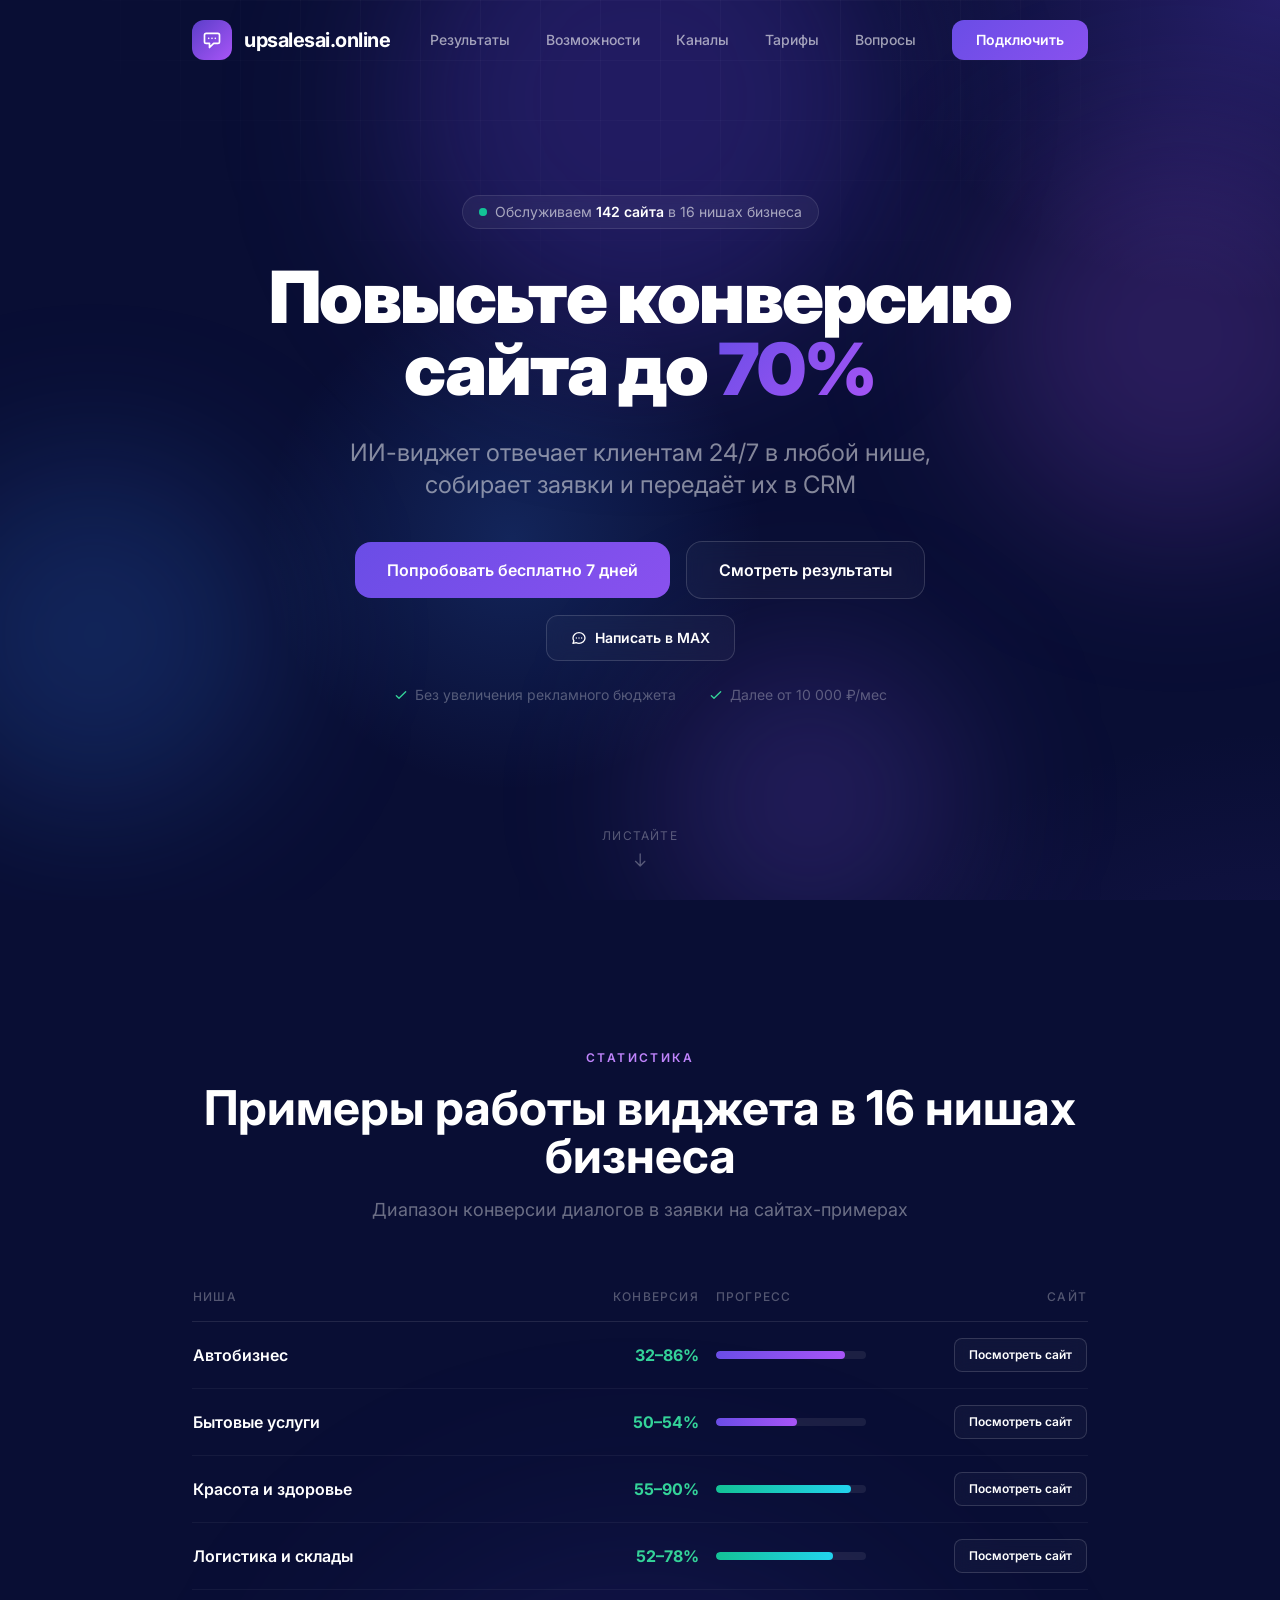
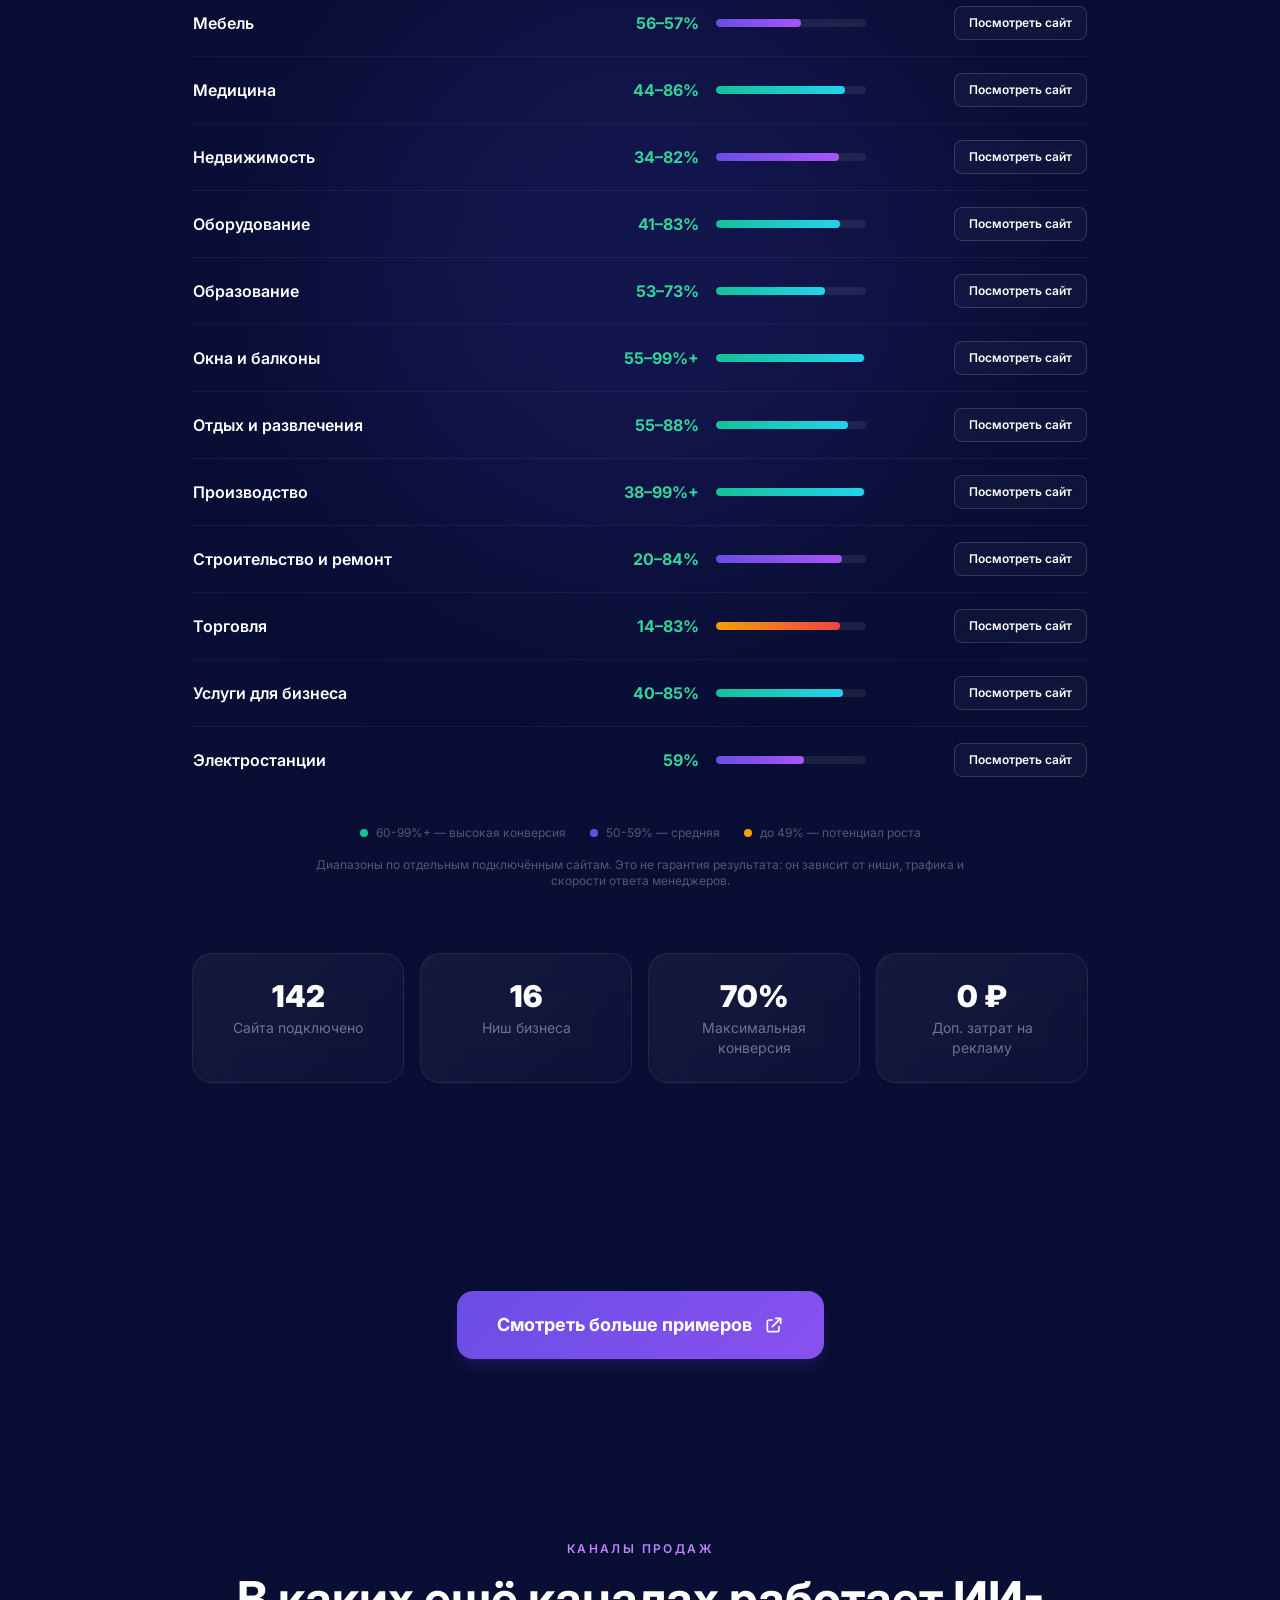
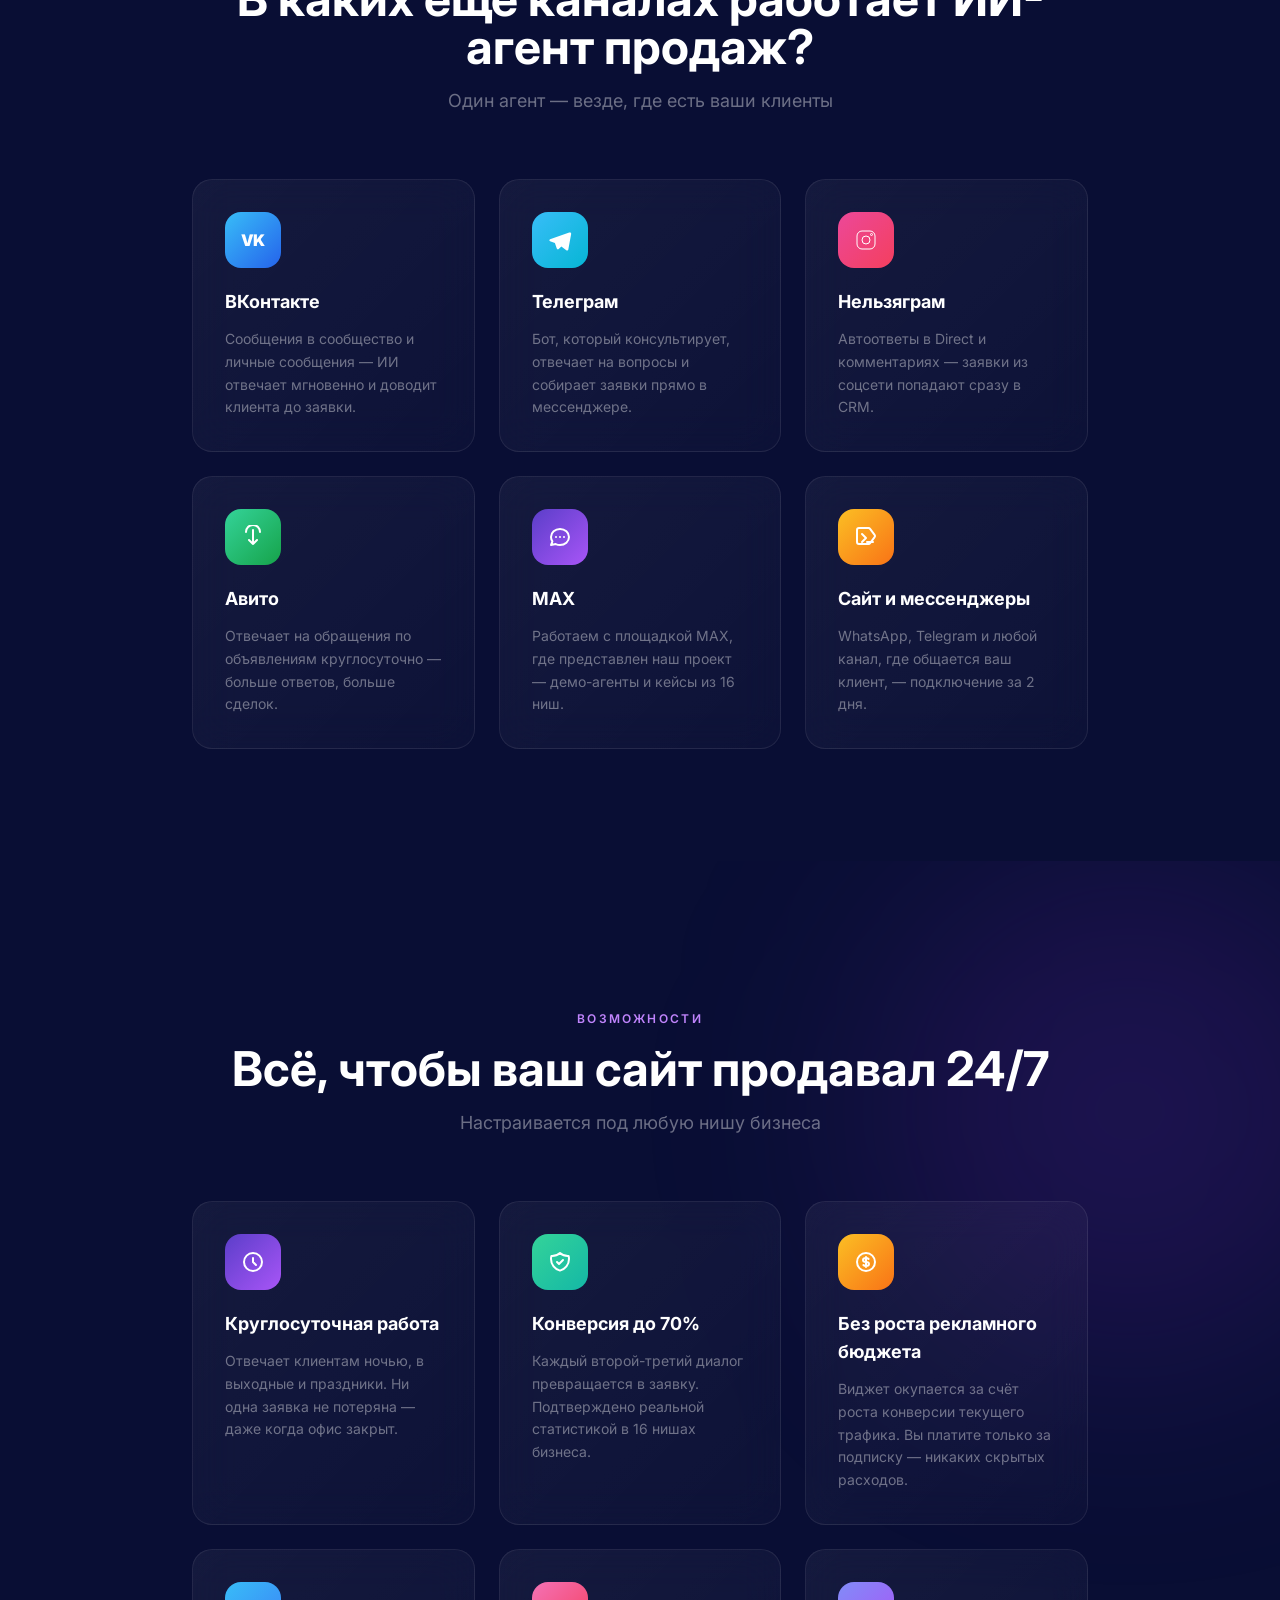
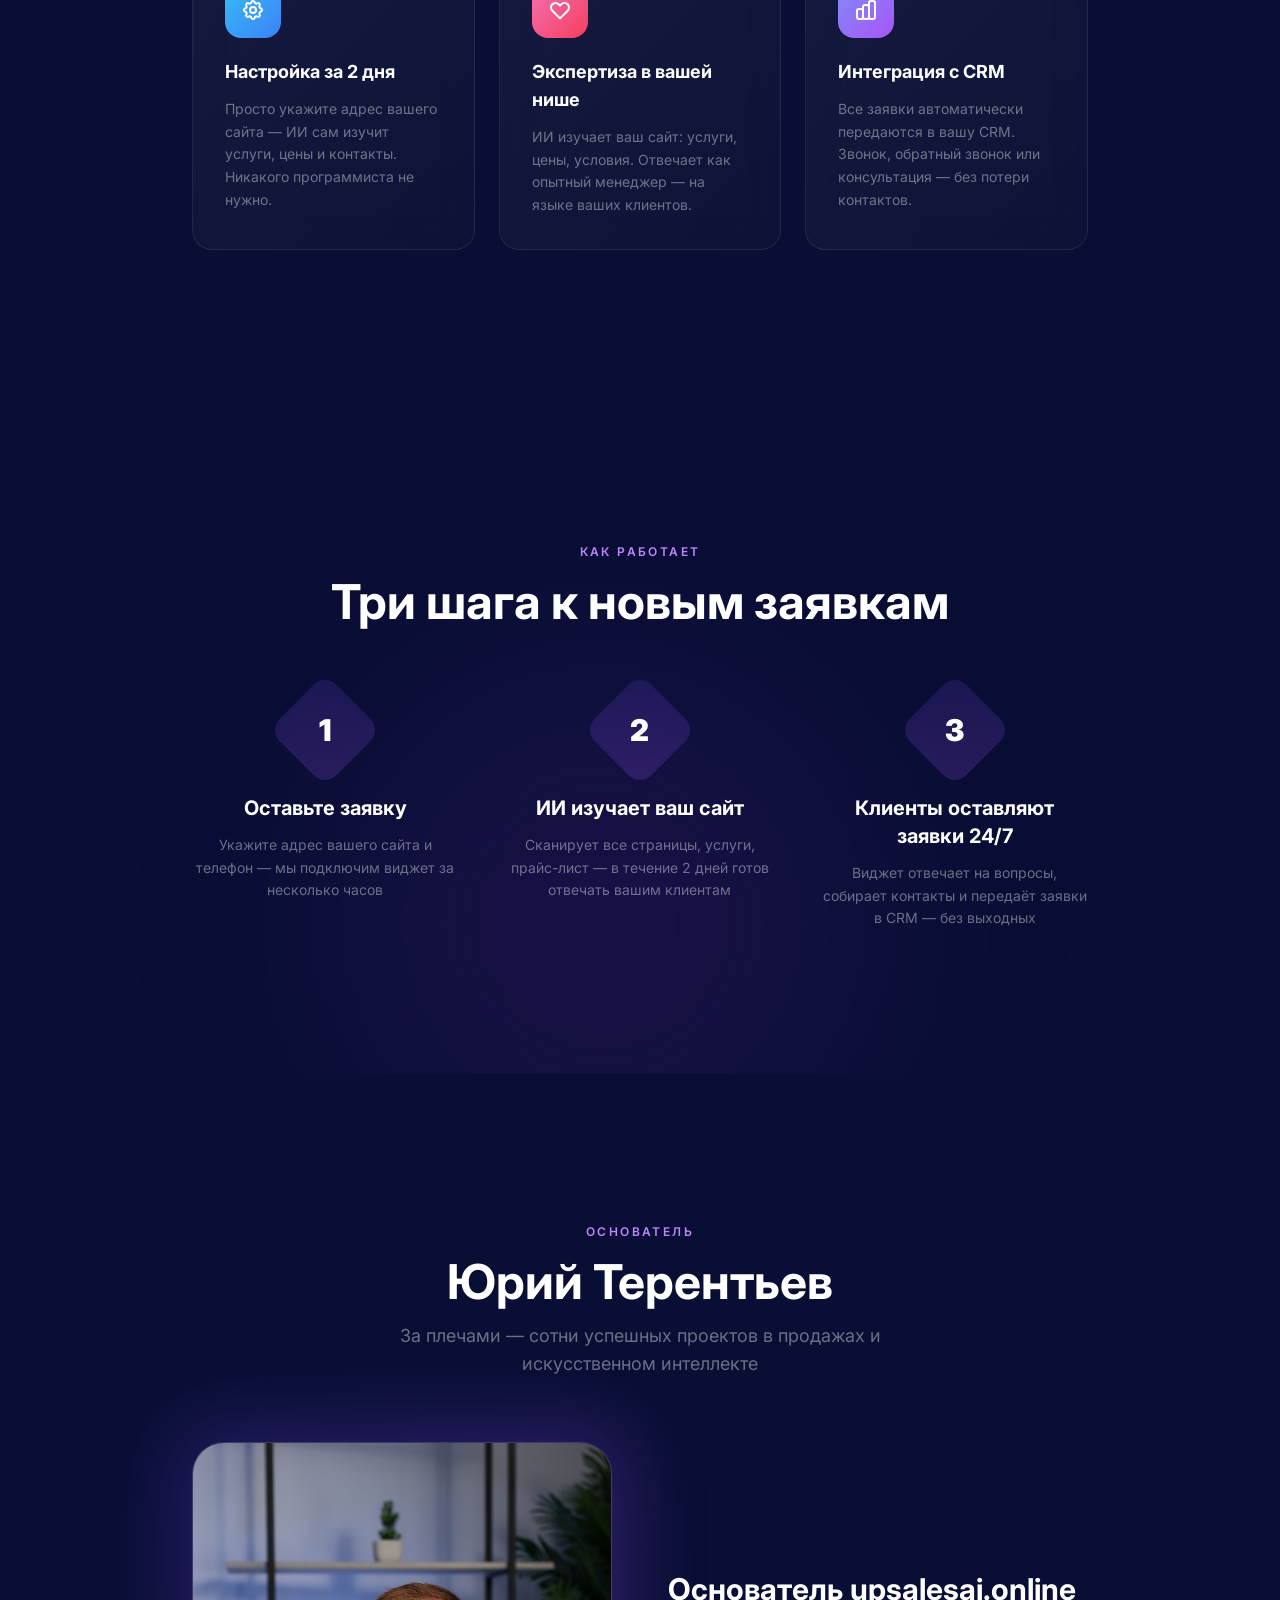
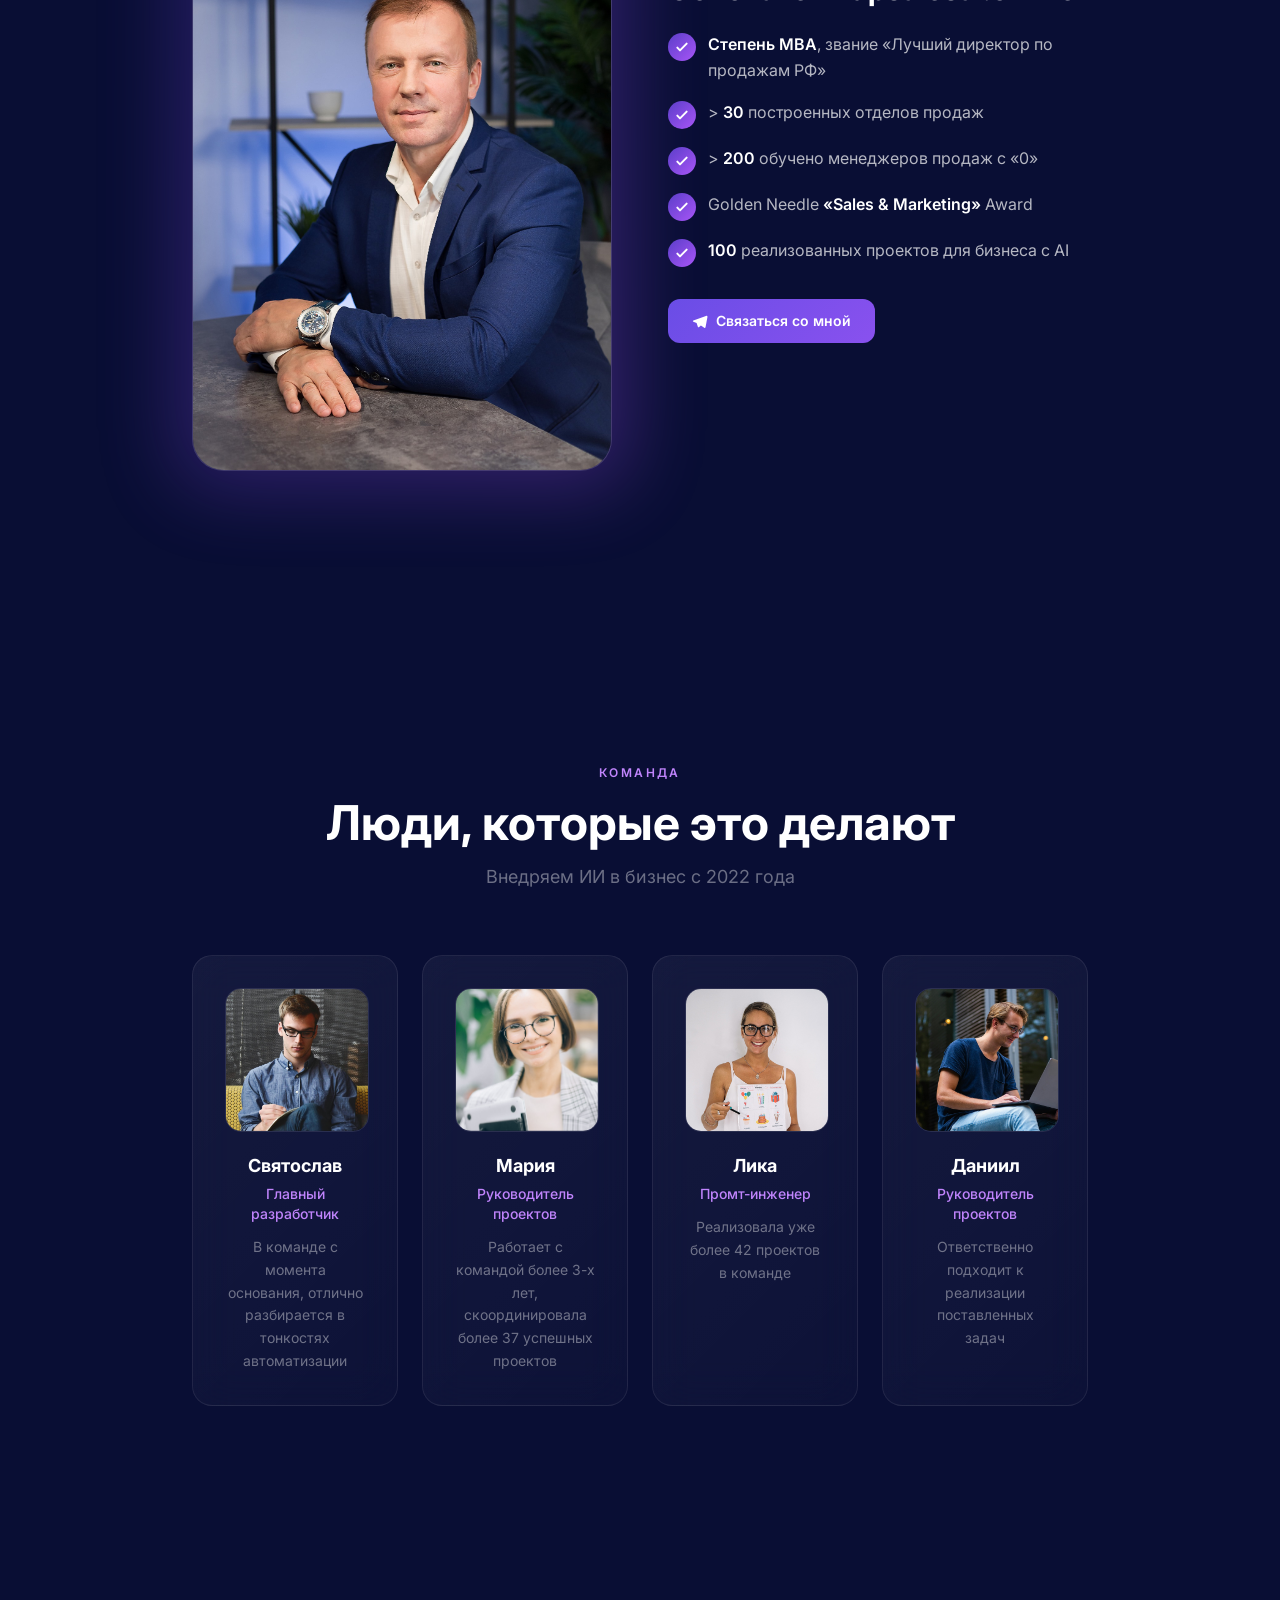
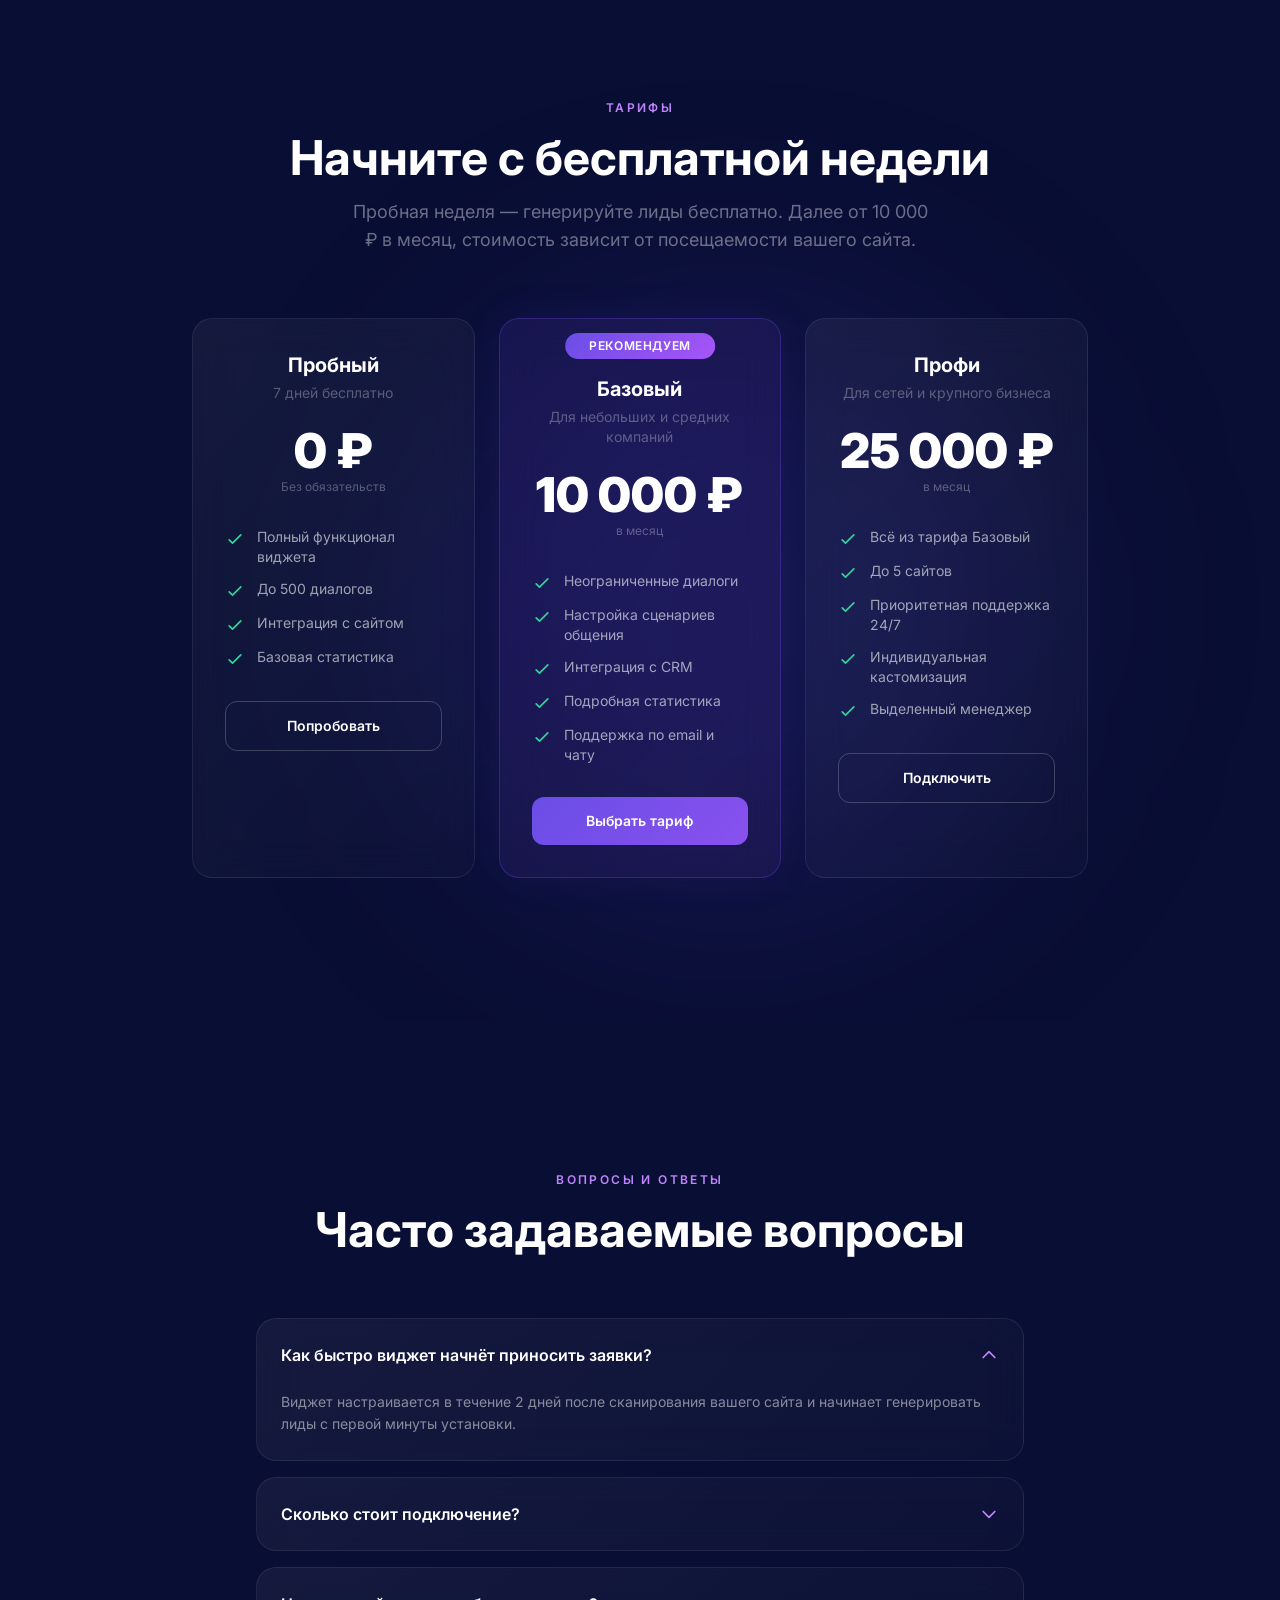
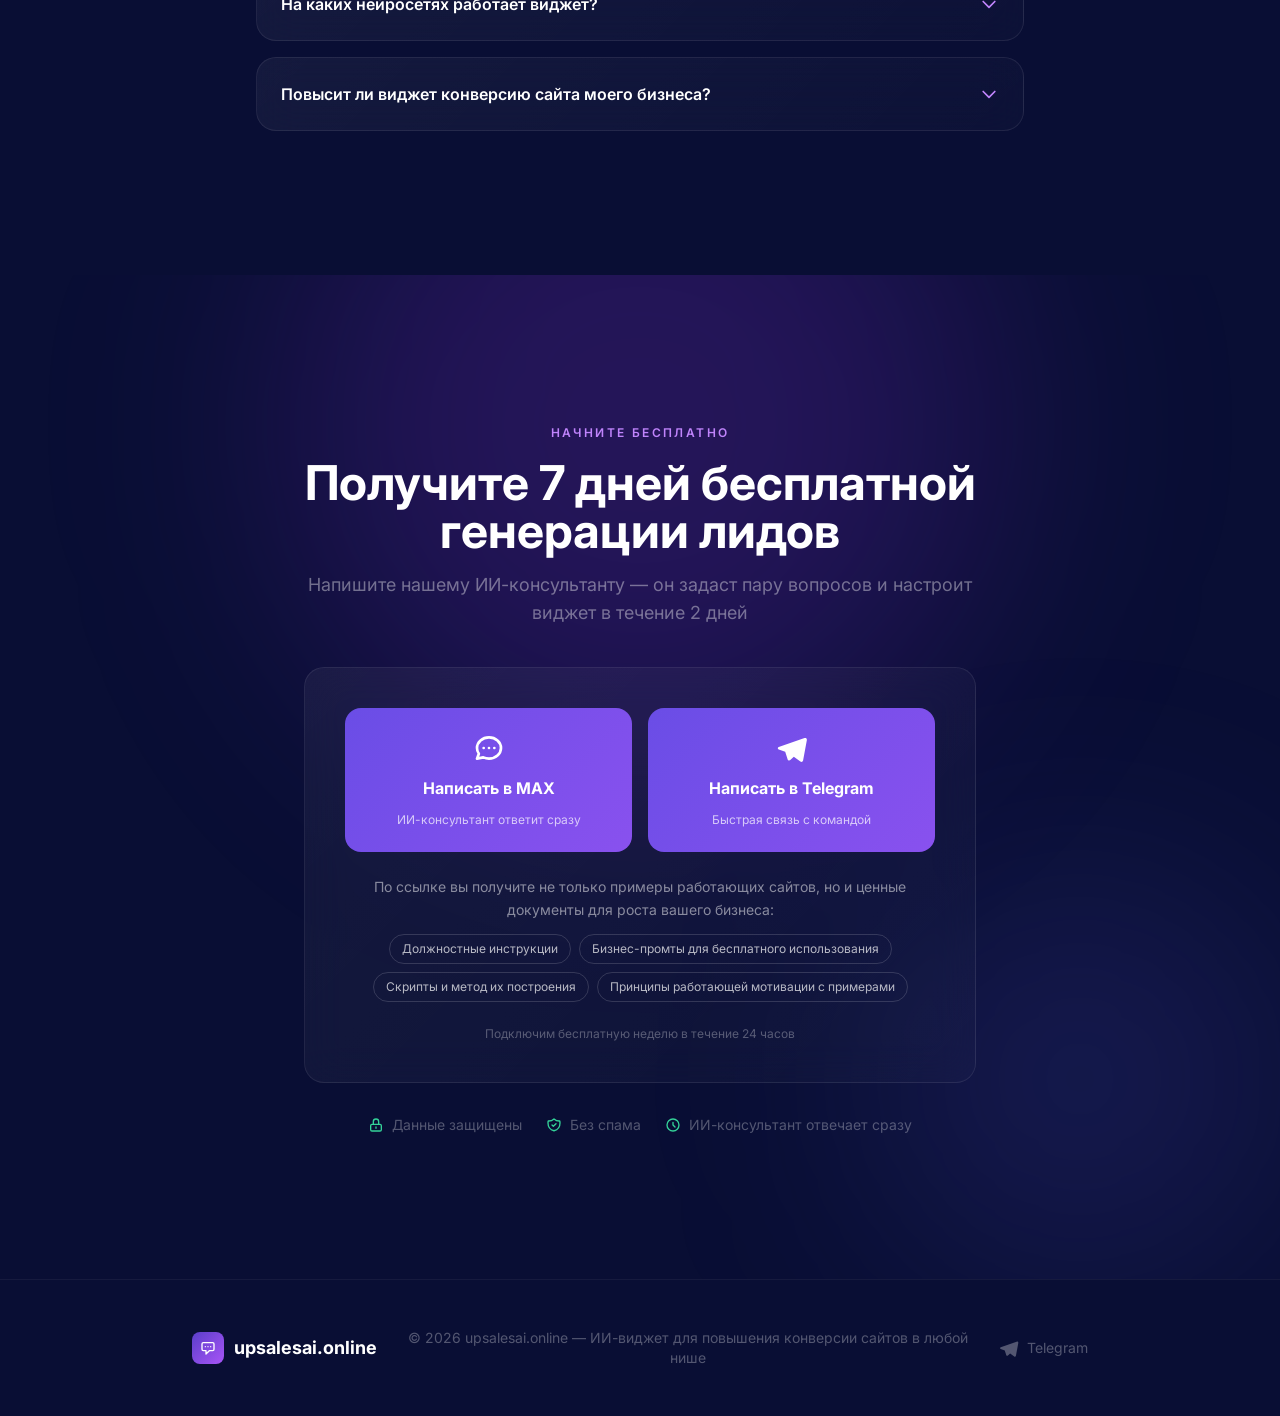
==== commit 46a152bb: "Site: table section is labelled as examples (not 'real results for last 30 days') Co-Authored-By: Cl" ====
--- a/index.html
+++ b/index.html
@@ -503,8 +503,8 @@
 		<div class="relative z-10 container mx-auto px-4 sm:px-6 lg:px-10 xl:px-[15%]">
 			<div class="text-center mb-12 sm:mb-16 animate-on-scroll">
 				<span class="text-xs font-semibold text-purple-400 uppercase tracking-[0.2em]">Статистика</span>
-				<h2 class="text-3xl sm:text-4xl lg:text-5xl font-bold text-white mt-4 mb-4">Реальные результаты в 16 нишах бизнеса</h2>
-				<p class="text-base sm:text-lg text-white/40 max-w-xl mx-auto">Диапазон конверсии диалогов в заявки за последние 30 дней работы виджета</p>
+				<h2 class="text-3xl sm:text-4xl lg:text-5xl font-bold text-white mt-4 mb-4">Примеры работы виджета в 16 нишах бизнеса</h2>
+				<p class="text-base sm:text-lg text-white/40 max-w-xl mx-auto">Диапазон конверсии диалогов в заявки на сайтах-примерах</p>
 			</div>
 
 			<div class="max-w-6xl mx-auto animate-on-scroll">
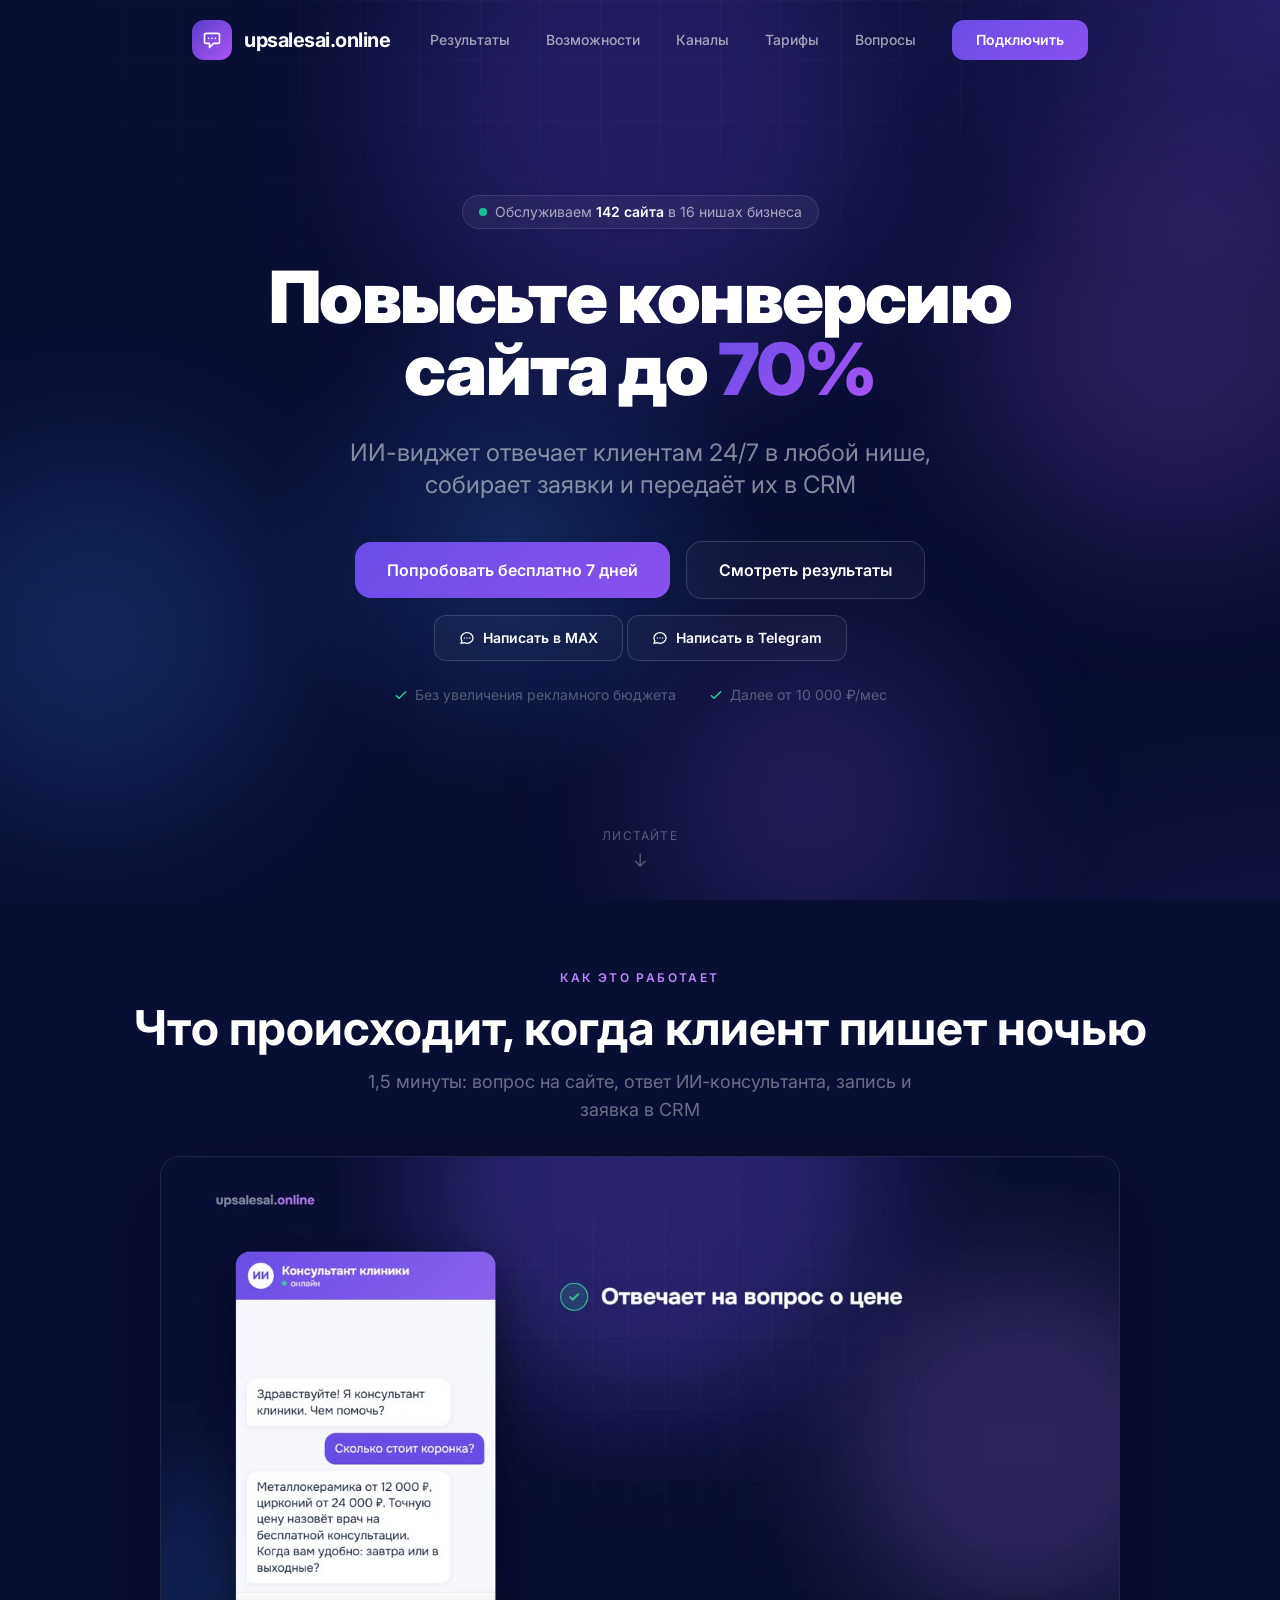
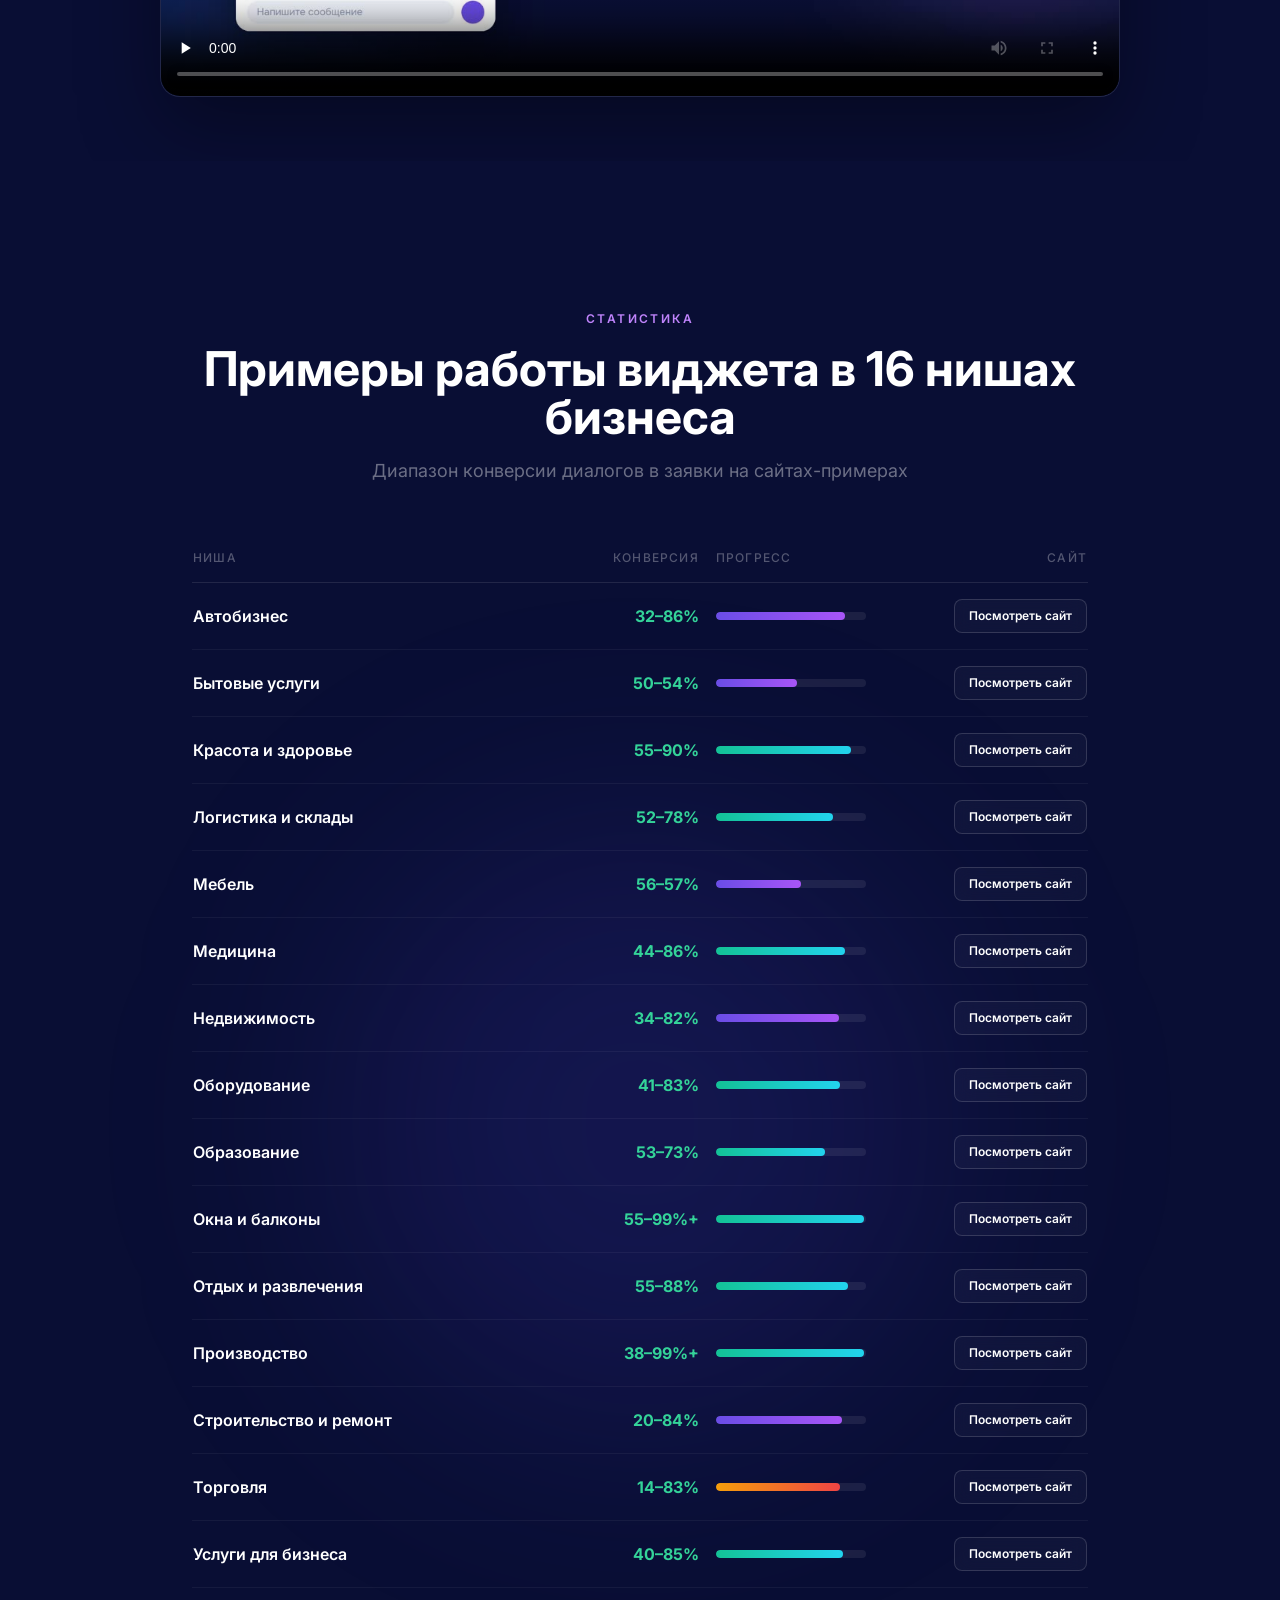
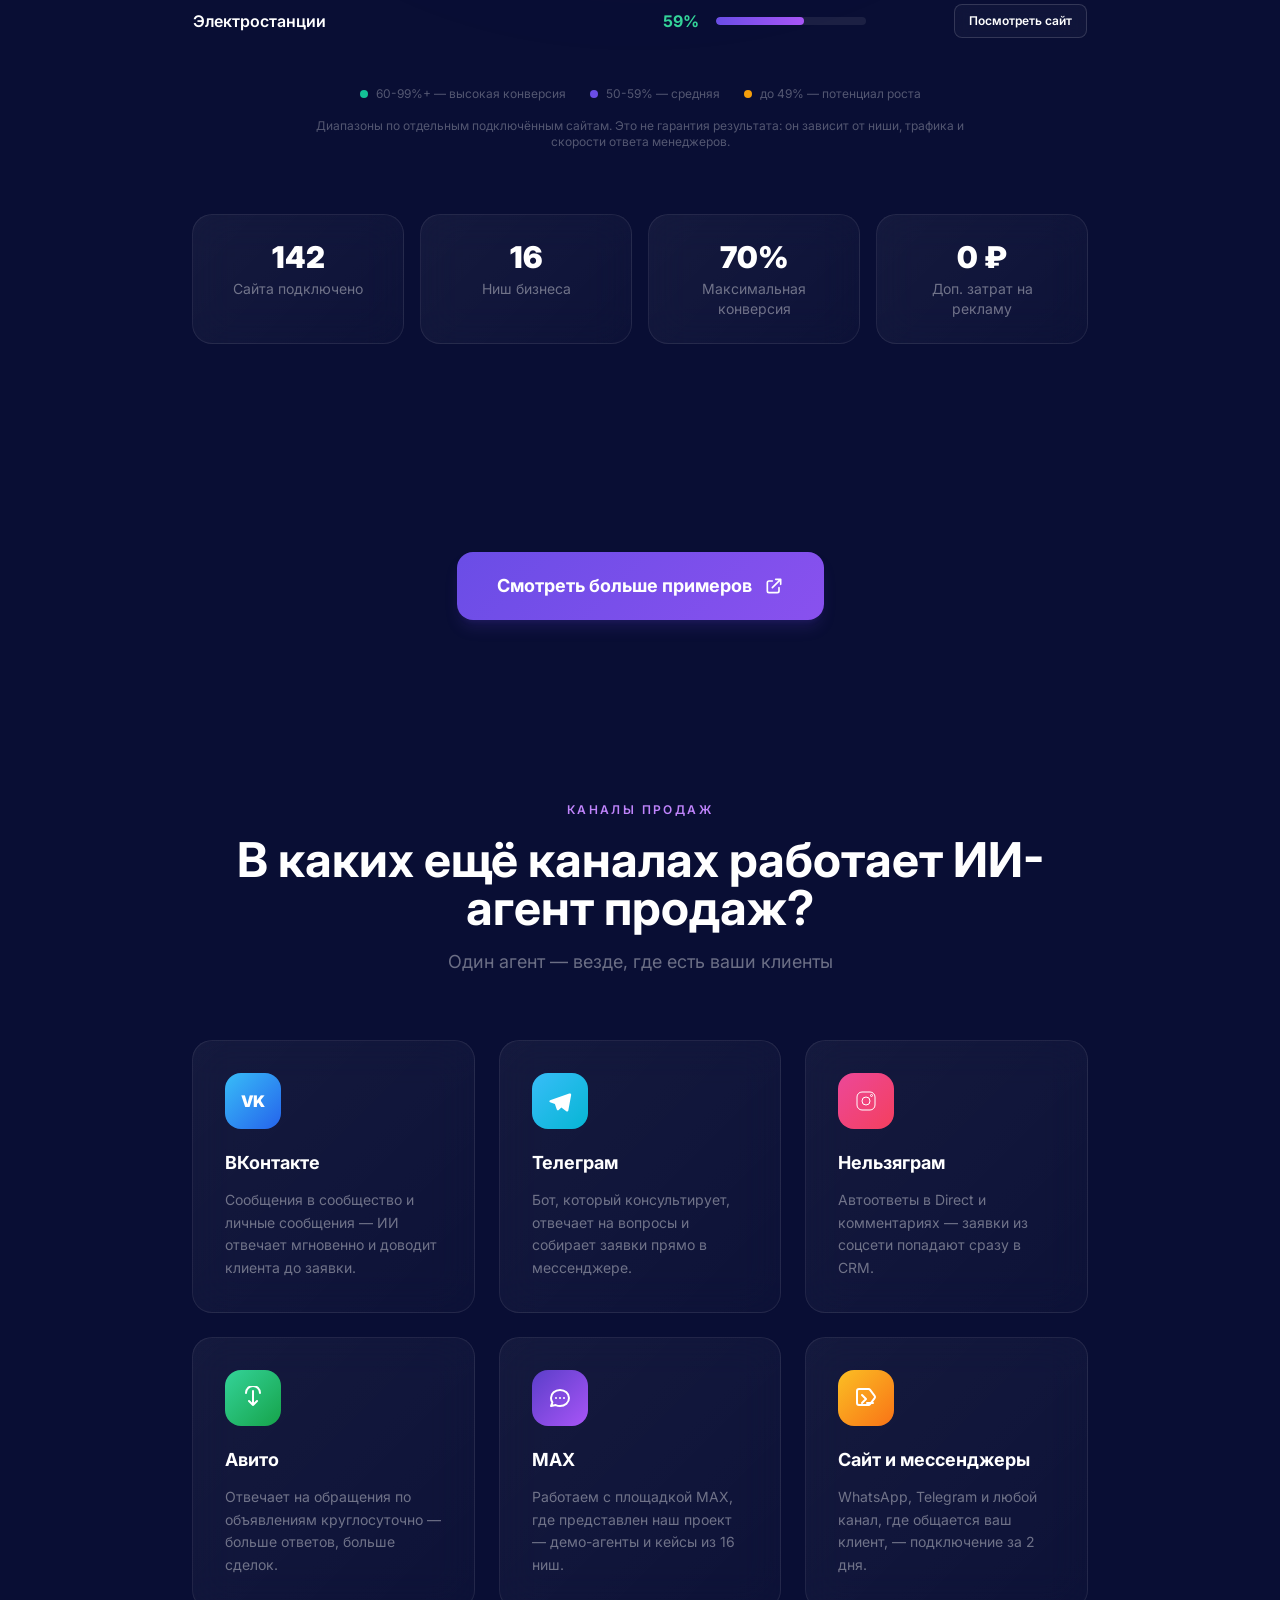
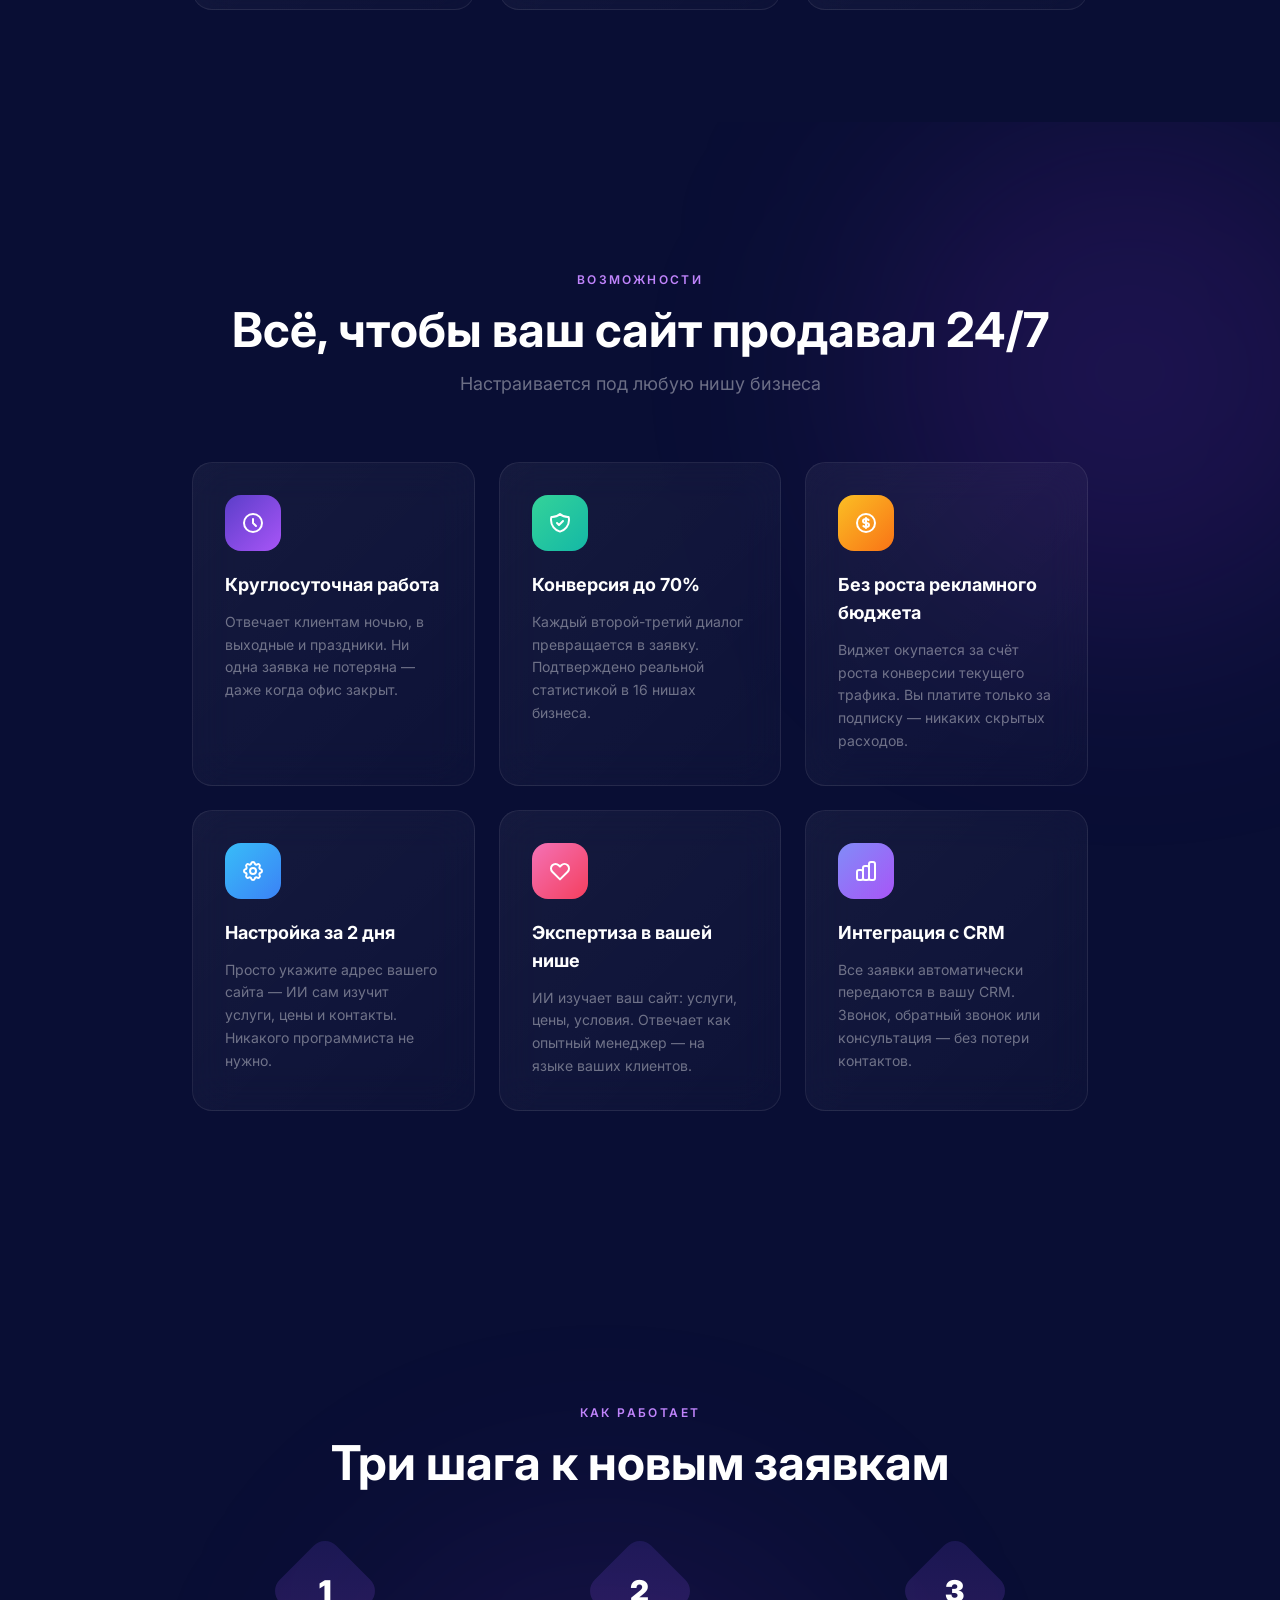
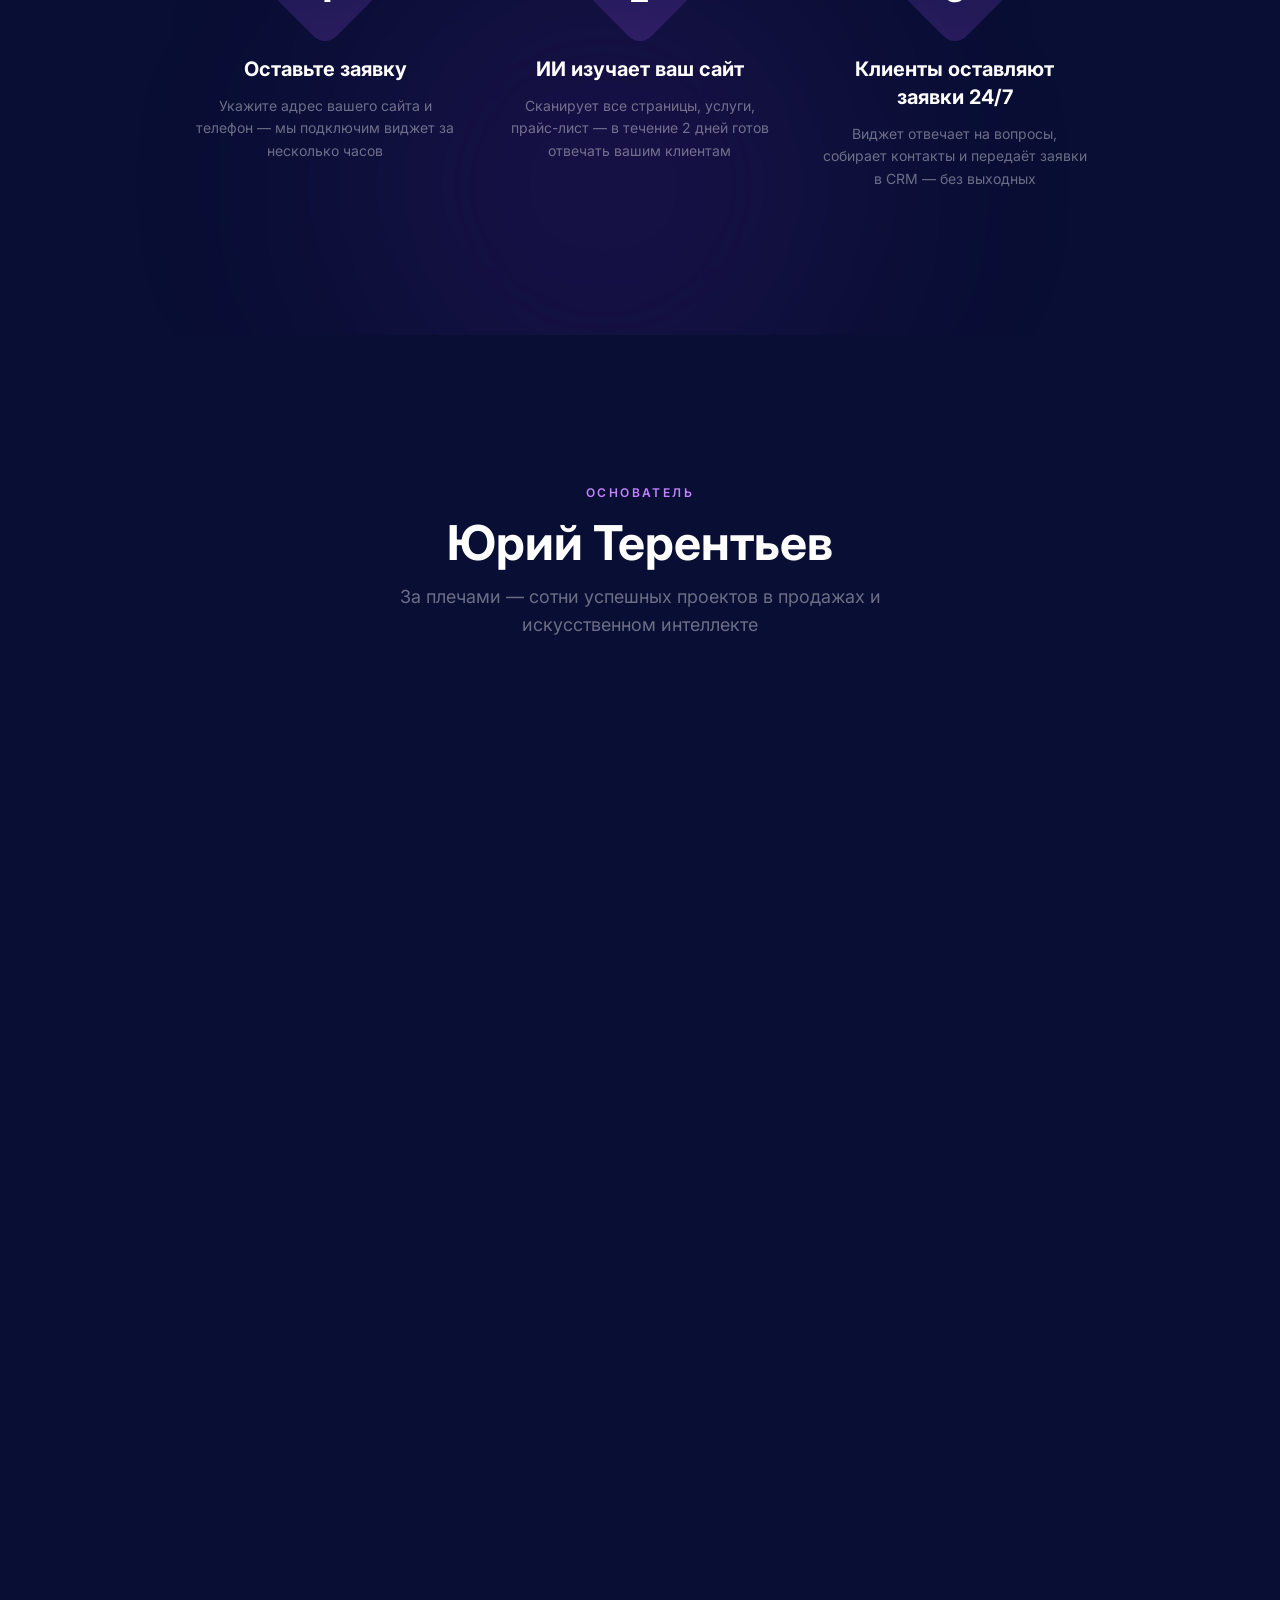
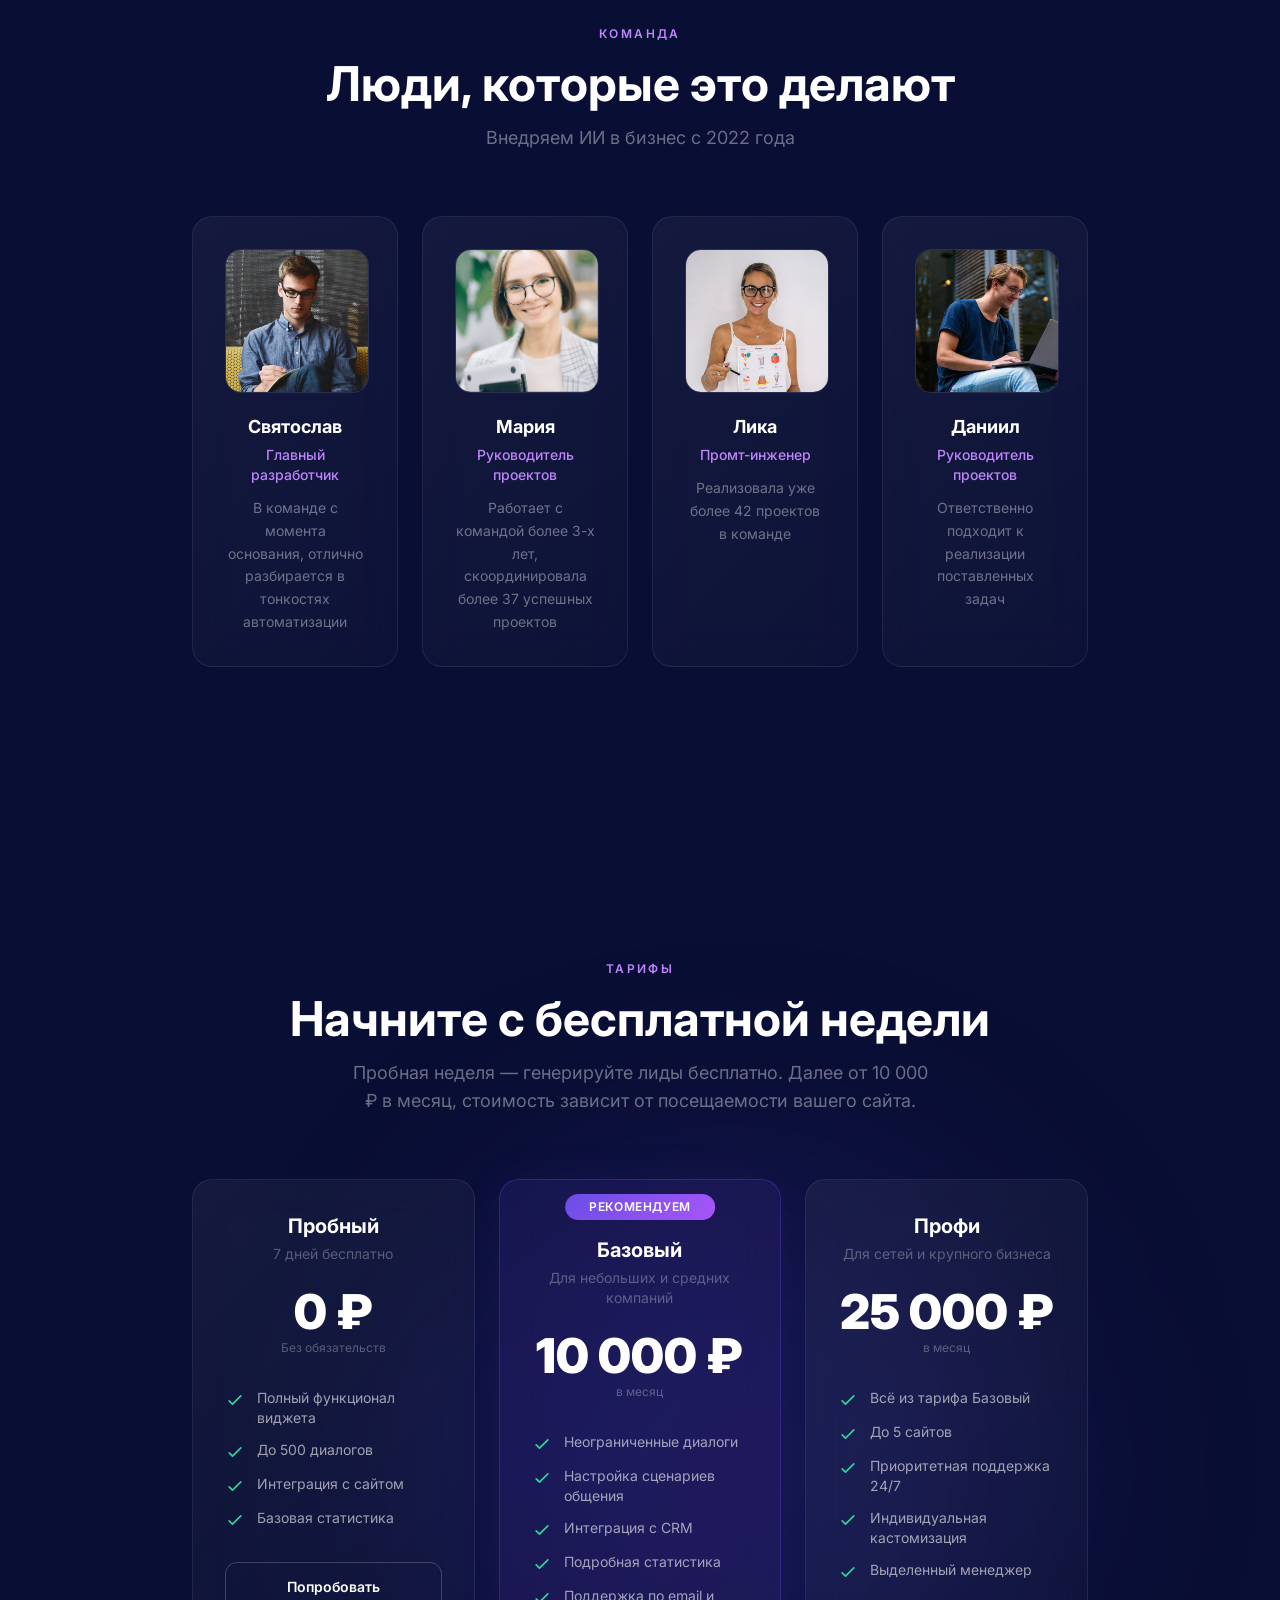
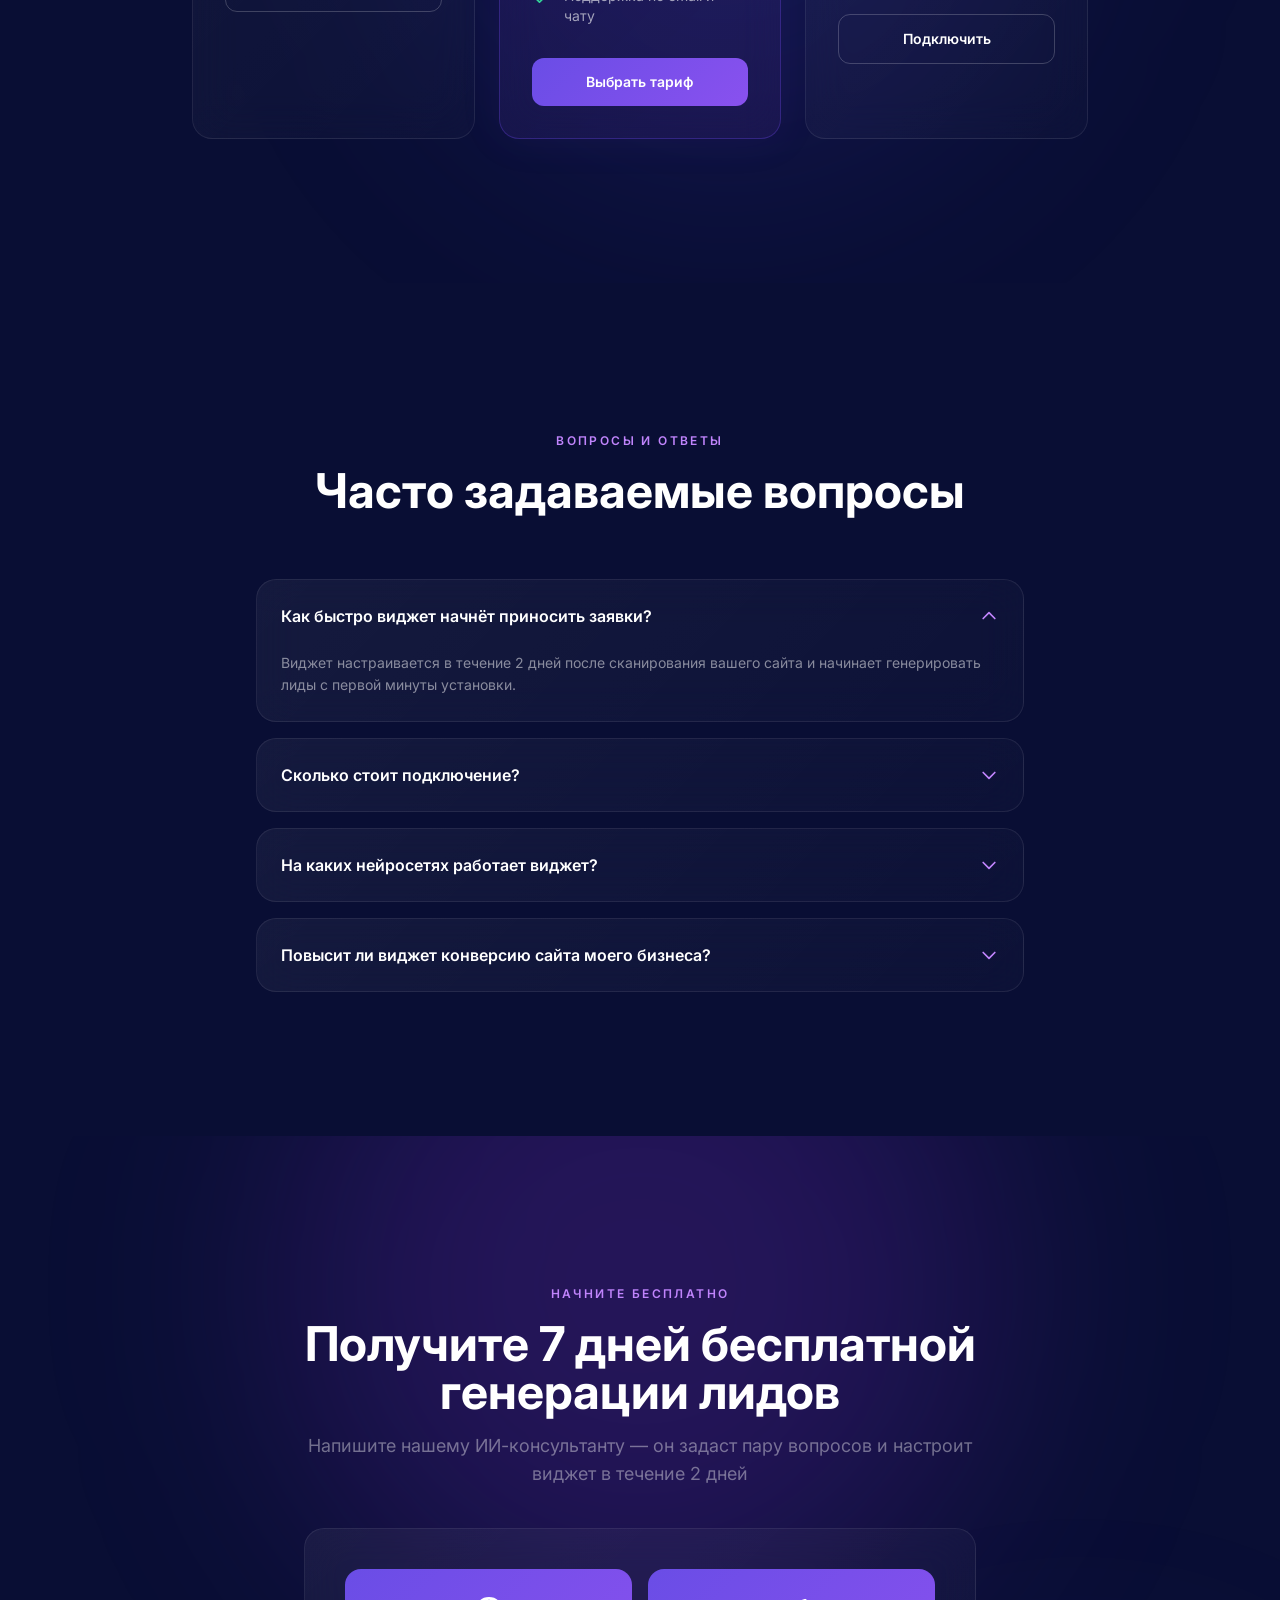
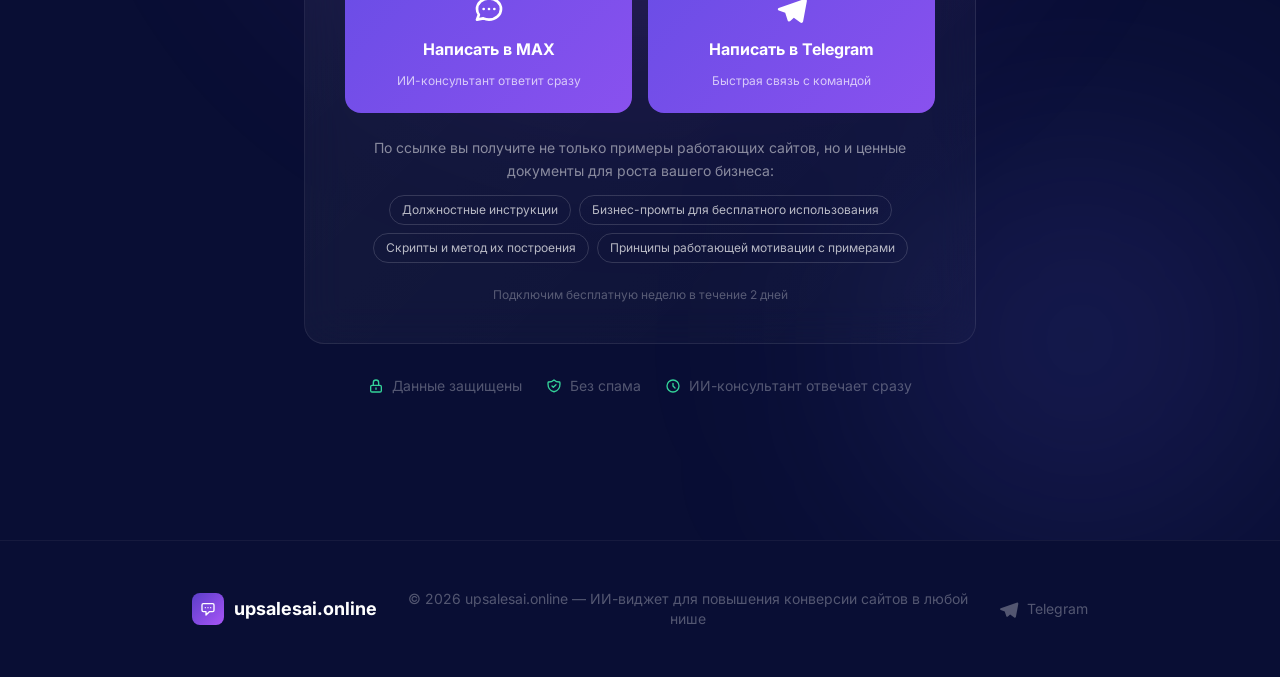
==== commit f7d52e68: "Site: demo video section (light 720p files + posters), Telegram button in hero, sticky bot bar on mo" ====
--- a/index.html
+++ b/index.html
@@ -297,6 +297,18 @@
 			box-shadow: 0 20px 40px rgba(91,62,201,0.3);
 		}
 
+		.vid-wrap { max-width: 960px; margin: 0 auto; border-radius: 20px; overflow: hidden; border: 1px solid rgba(255,255,255,0.1); box-shadow: 0 30px 80px rgba(0,0,0,0.35); background: #090E34; }
+		.vid-wrap video { width: 100%; display: block; }
+		.vid-mobile { display: none; max-width: 400px; }
+		@media (max-width: 767px) { .vid-desktop { display: none; } .vid-mobile { display: block; } }
+		#sticky-cta { display: none; }
+		@media (max-width: 767px) {
+			#sticky-cta { display: flex; position: fixed; left: 0; right: 0; bottom: 0; gap: 8px; padding: 10px 12px calc(10px + env(safe-area-inset-bottom)); background: rgba(9,14,52,0.94); border-top: 1px solid rgba(255,255,255,0.12); z-index: 50; transform: translateY(110%); transition: transform .3s ease; }
+			#sticky-cta.show { transform: none; }
+			#sticky-cta a { flex: 1; text-align: center; padding: 12px 8px; border-radius: 12px; font-size: 14px; font-weight: 600; color: #fff; }
+			#sticky-cta a.s-max { background: #6a4de6; }
+			#sticky-cta a.s-tg { background: rgba(255,255,255,0.1); border: 1px solid rgba(255,255,255,0.18); }
+		}
 		.btn-outline {
 			border: 1px solid rgba(255,255,255,0.15);
 			background: rgba(255,255,255,0.03);
@@ -476,6 +488,10 @@
 					<svg class="w-4 h-4" fill="none" stroke="currentColor" viewBox="0 0 24 24"><path stroke-linecap="round" stroke-linejoin="round" stroke-width="2" d="M8 12h.01M12 12h.01M16 12h.01M21 12c0 4.418-4.03 8-9 8a9.863 9.863 0 01-4.255-.949L3 20l1.395-3.72C3.512 15.042 3 13.574 3 12c0-4.418 4.03-8 9-8s9 3.582 9 8z"></path></svg>
 					Написать в МАХ
 				</a>
+				<a href="https://t.me/KVALIFIKATORMOY_BOT?start=site_hero" target="_blank" class="inline-flex items-center gap-2 mt-4 ml-2 px-6 py-3 text-sm font-semibold text-white rounded-xl btn-outline">
+					<svg class="w-4 h-4" fill="none" stroke="currentColor" viewBox="0 0 24 24"><path stroke-linecap="round" stroke-linejoin="round" stroke-width="2" d="M8 12h.01M12 12h.01M16 12h.01M21 12c0 4.418-4.03 8-9 8a9.863 9.863 0 01-4.255-.949L3 20l1.395-3.72C3.512 15.042 3 13.574 3 12c0-4.418 4.03-8 9-8s9 3.582 9 8z"></path></svg>
+					Написать в Telegram
+				</a>
 
 				<div class="flex flex-wrap items-center justify-center gap-x-8 gap-y-2 mt-6 text-xs sm:text-sm text-white/30">
 					<span class="flex items-center gap-1.5">
@@ -494,6 +510,27 @@
 		<div class="absolute bottom-8 left-1/2 -translate-x-1/2 z-10 hidden lg:flex flex-col items-center gap-2 text-white/30">
 			<span class="text-xs tracking-widest uppercase">Листайте</span>
 			<svg class="w-4 h-4 animate-bounce" fill="none" stroke="currentColor" viewBox="0 0 24 24"><path stroke-linecap="round" stroke-linejoin="round" stroke-width="2" d="M19 14l-7 7m0 0l-7-7m7 7V3"></path></svg>
+		</div>
+	</section>
+
+	<!-- Video -->
+	<section id="video" class="relative py-16 sm:py-24 overflow-hidden">
+		<div class="relative z-10 container mx-auto px-[15%] max-sm:px-4">
+			<div class="text-center mb-8 sm:mb-10">
+				<span class="text-xs font-semibold text-purple-400 uppercase tracking-[0.2em]">Как это работает</span>
+				<h2 class="text-3xl sm:text-4xl lg:text-5xl font-bold text-white mt-4 mb-4">Что происходит, когда клиент пишет ночью</h2>
+				<p class="text-base sm:text-lg text-white/40 max-w-xl mx-auto">1,5 минуты: вопрос на сайте, ответ ИИ-консультанта, запись и заявка в CRM</p>
+			</div>
+			<div class="vid-wrap vid-desktop">
+				<video id="vid-d" controls playsinline preload="none" poster="assets/video/poster-16x9.jpg" data-goal="video">
+					<source src="assets/video/demo-16x9.mp4" type="video/mp4">
+				</video>
+			</div>
+			<div class="vid-wrap vid-mobile">
+				<video id="vid-m" controls playsinline preload="none" poster="assets/video/poster-9x16.jpg" data-goal="video">
+					<source src="assets/video/demo-9x16.mp4" type="video/mp4">
+				</video>
+			</div>
 		</div>
 	</section>
 
@@ -1138,7 +1175,7 @@
 						<span class="text-xs px-3 py-1.5 rounded-full border border-white/15 text-white/70">Принципы работающей мотивации с примерами</span>
 					</div>
 
-					<p class="text-xs text-white/30 text-center mt-6">Подключим бесплатную неделю в течение 24 часов</p>
+					<p class="text-xs text-white/30 text-center mt-6">Подключим бесплатную неделю в течение 2 дней</p>
 				</div>
 
 				<div class="flex flex-wrap items-center justify-center gap-6 mt-8 text-xs sm:text-sm text-white/30">
@@ -1214,5 +1251,49 @@
 		})();
 	</script>
 
+	<div id="sticky-cta" aria-label="Написать боту">
+		<a class="s-max" href="https://max.ru/id780619699948_bot?start=site_sticky" target="_blank">Написать в МАХ</a>
+		<a class="s-tg" href="https://t.me/KVALIFIKATORMOY_BOT?start=site_sticky" target="_blank">Telegram</a>
+	</div>
+
+	<script>
+		// Цели Яндекс.Метрики (счётчик 113000422). Идентификаторы целей нужно создать в кабинете Метрики как «JavaScript-событие».
+		(function() {
+			function goal(name) { try { ym(113000422, 'reachGoal', name); } catch (e) {} }
+			document.addEventListener('click', function(e) {
+				var a = e.target.closest ? e.target.closest('a[href]') : null;
+				if (!a) return;
+				var h = a.href, m = h.match(/start=([A-Za-z0-9_]+)/), src = m ? m[1] : 'plain';
+				if (h.indexOf('max.ru/id780619699948_bot') > -1) goal('click_max_' + src);
+				else if (h.indexOf('t.me/KVALIFIKATORMOY_BOT') > -1) goal('click_tg_' + src);
+				else if (a.getAttribute('href') === '#form') goal('click_form_anchor');
+			});
+			var seen = {};
+			var io = new IntersectionObserver(function(entries) {
+				entries.forEach(function(en) {
+					if (en.isIntersecting && !seen[en.target.id]) { seen[en.target.id] = 1; goal('scroll_' + en.target.id); }
+				});
+			}, { threshold: 0.3 });
+			['video', 'stats', 'founder', 'pricing', 'faq', 'form'].forEach(function(id) { var el = document.getElementById(id); if (el) io.observe(el); });
+			['vid-d', 'vid-m'].forEach(function(id) {
+				var v = document.getElementById(id); if (!v) return;
+				var done = {};
+				v.addEventListener('play', function() { if (!done.p) { done.p = 1; goal('video_play'); } });
+				v.addEventListener('timeupdate', function() {
+					if (!v.duration) return;
+					var pc = v.currentTime / v.duration;
+					[25, 50, 75].forEach(function(t) { if (pc * 100 >= t && !done[t]) { done[t] = 1; goal('video_' + t); } });
+				});
+				v.addEventListener('ended', function() { goal('video_100'); });
+			});
+			var bar = document.getElementById('sticky-cta');
+			if (bar) {
+				var hero = document.querySelector('section');
+				var upd = function() { bar.classList.toggle('show', window.scrollY > (hero ? hero.offsetHeight * 0.6 : 500)); };
+				window.addEventListener('scroll', upd, { passive: true }); upd();
+			}
+		})();
+	</script>
+
 </body>
 </html>
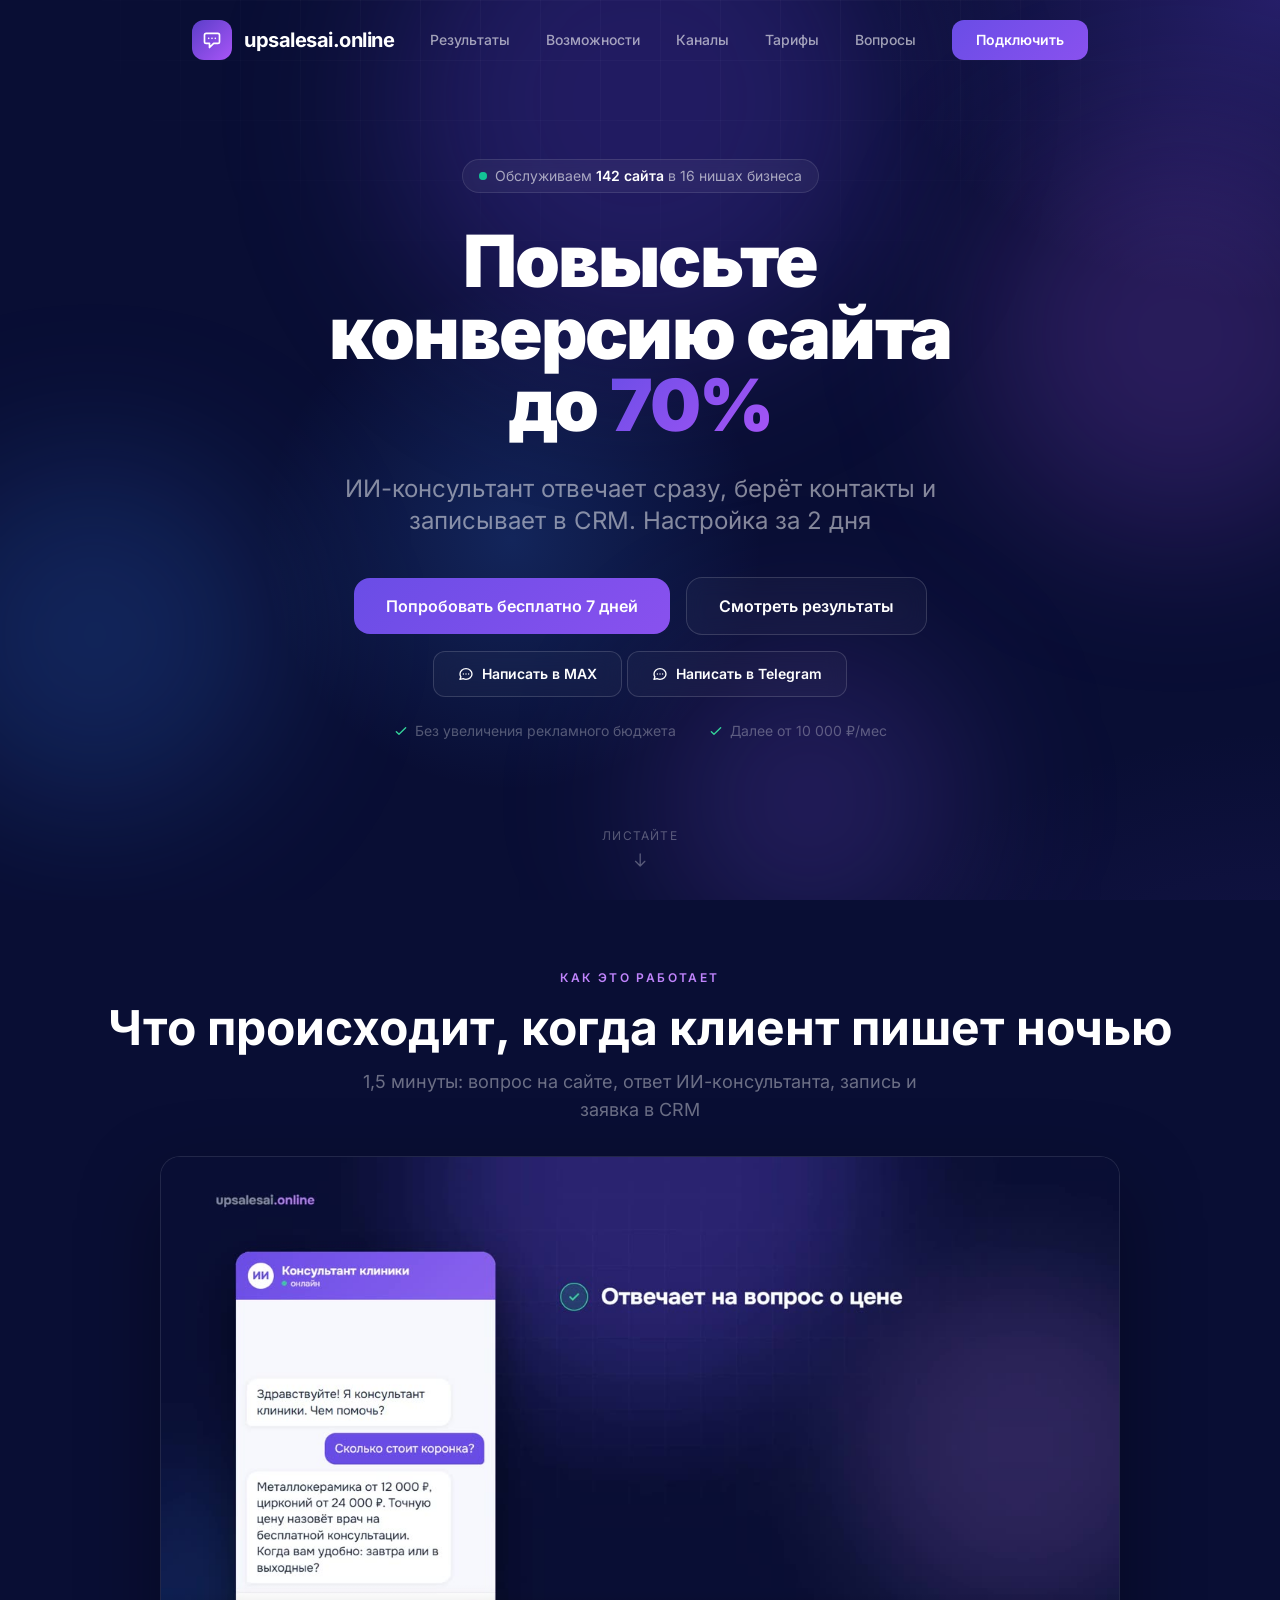
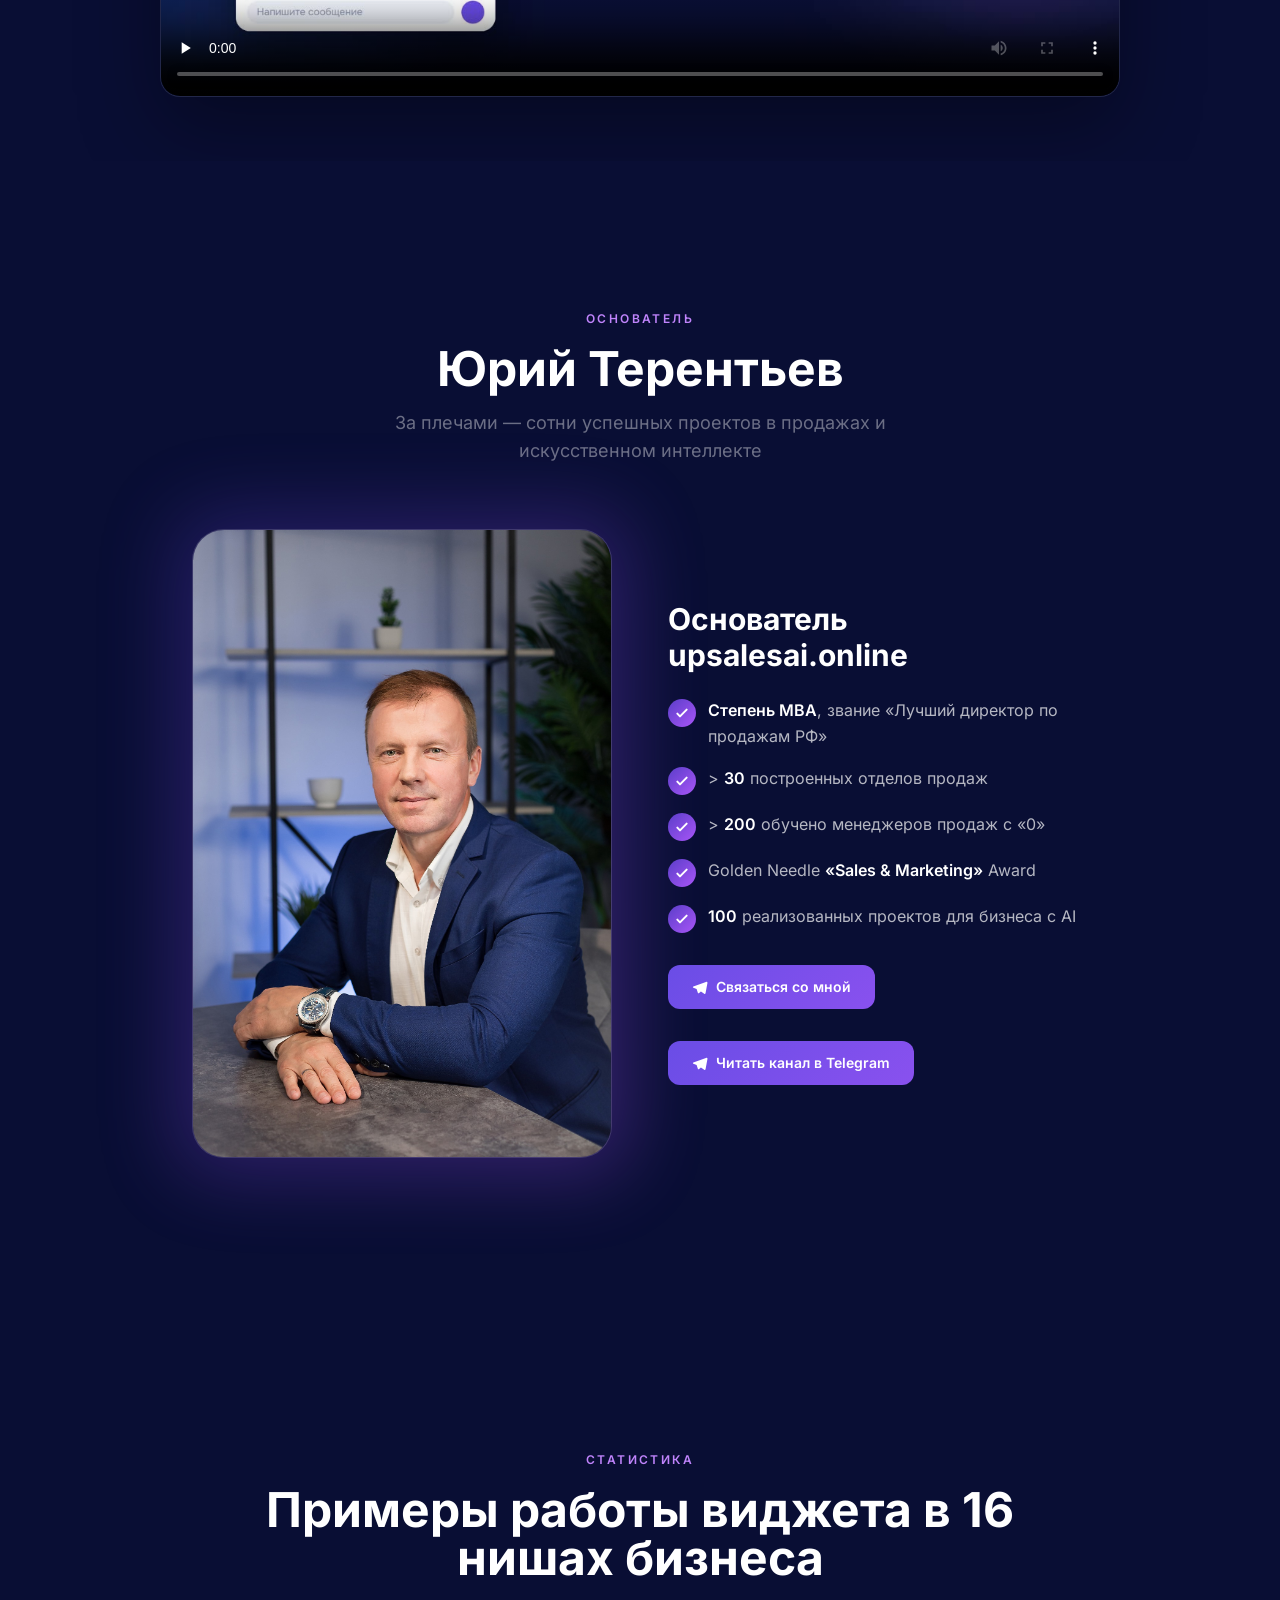
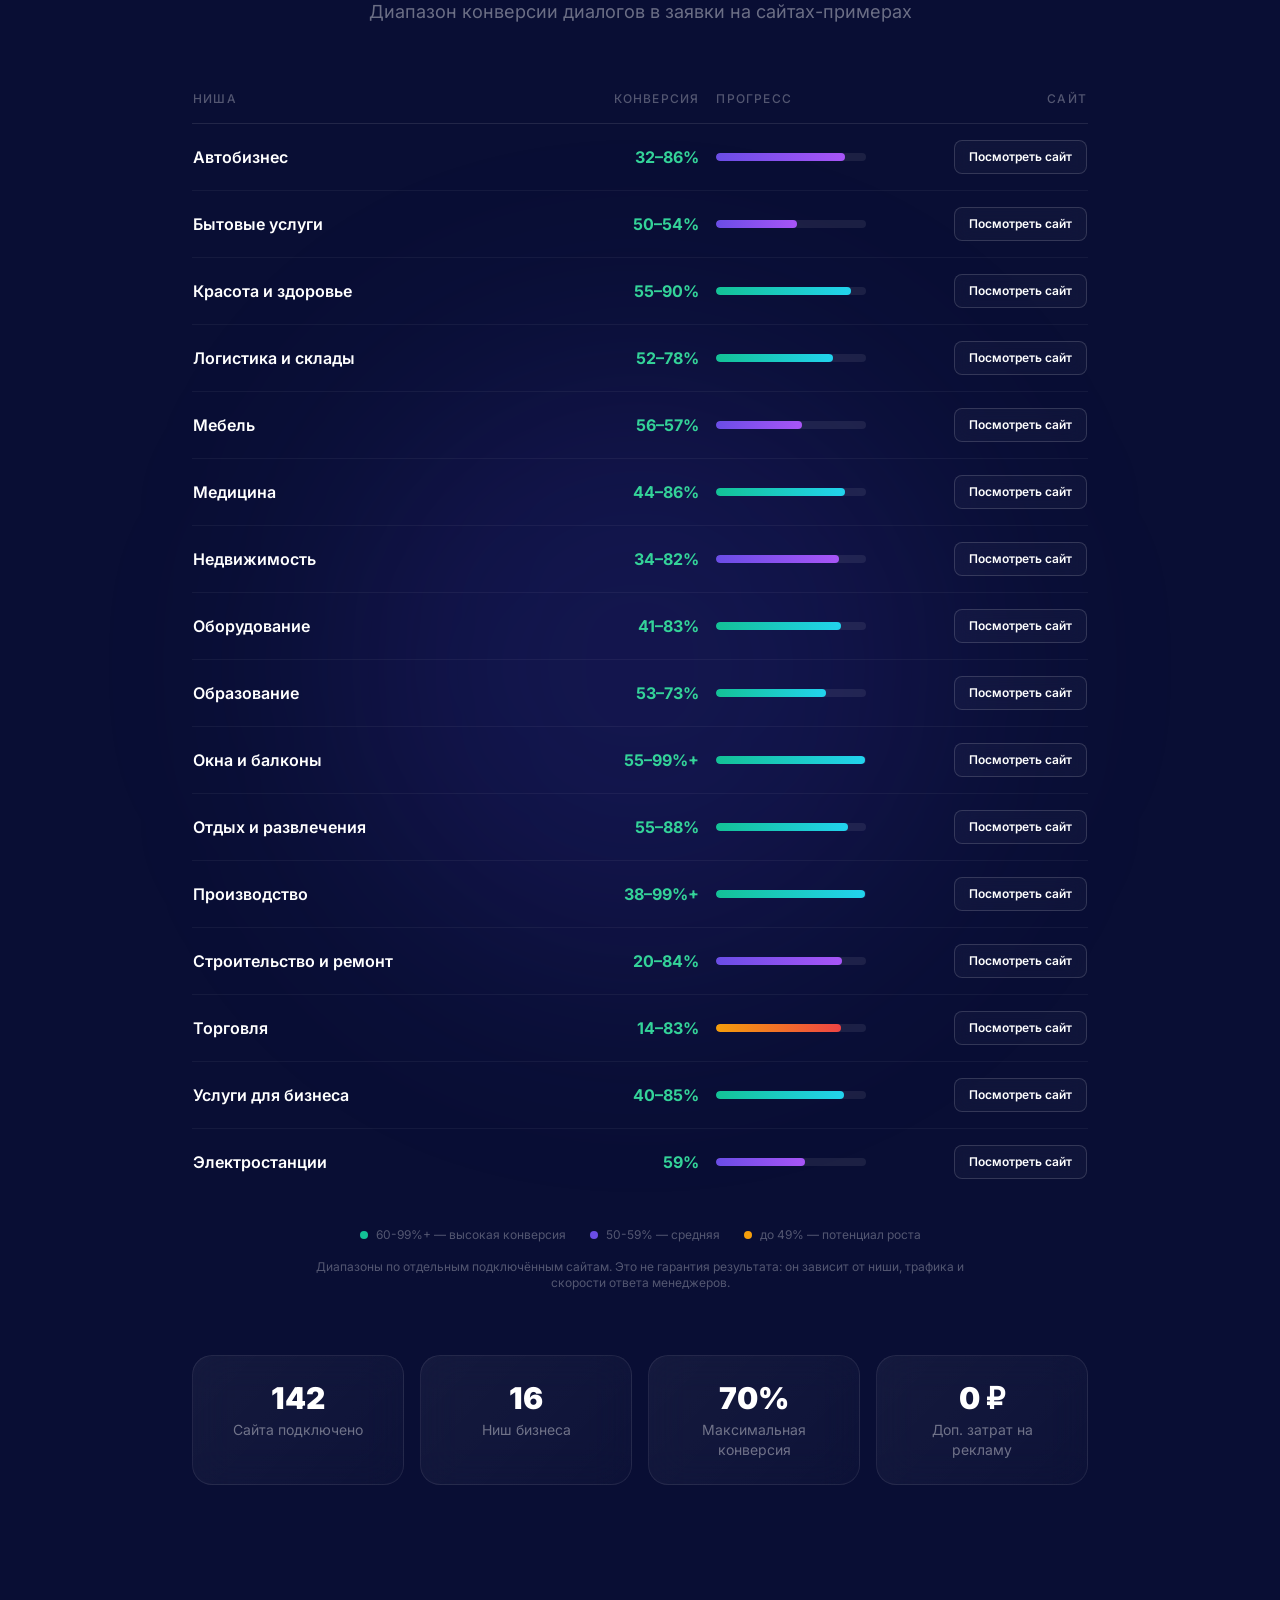
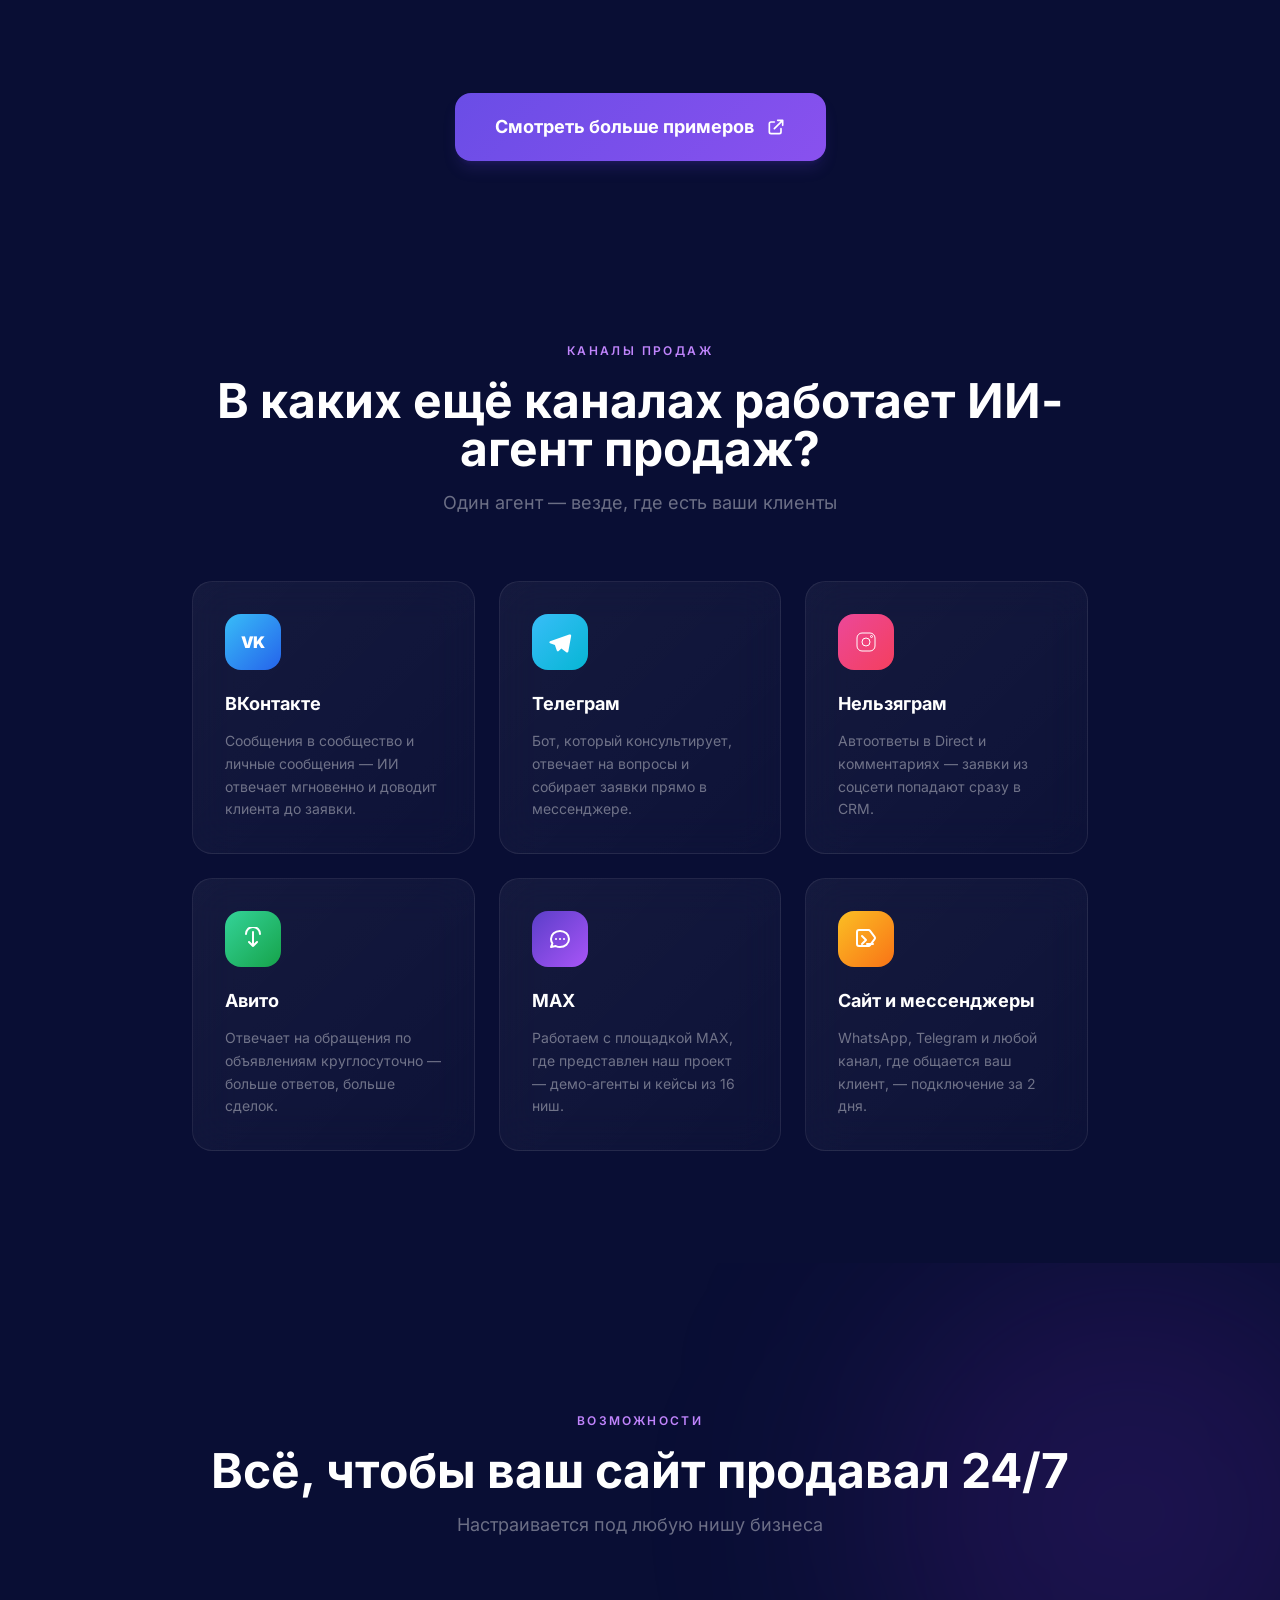
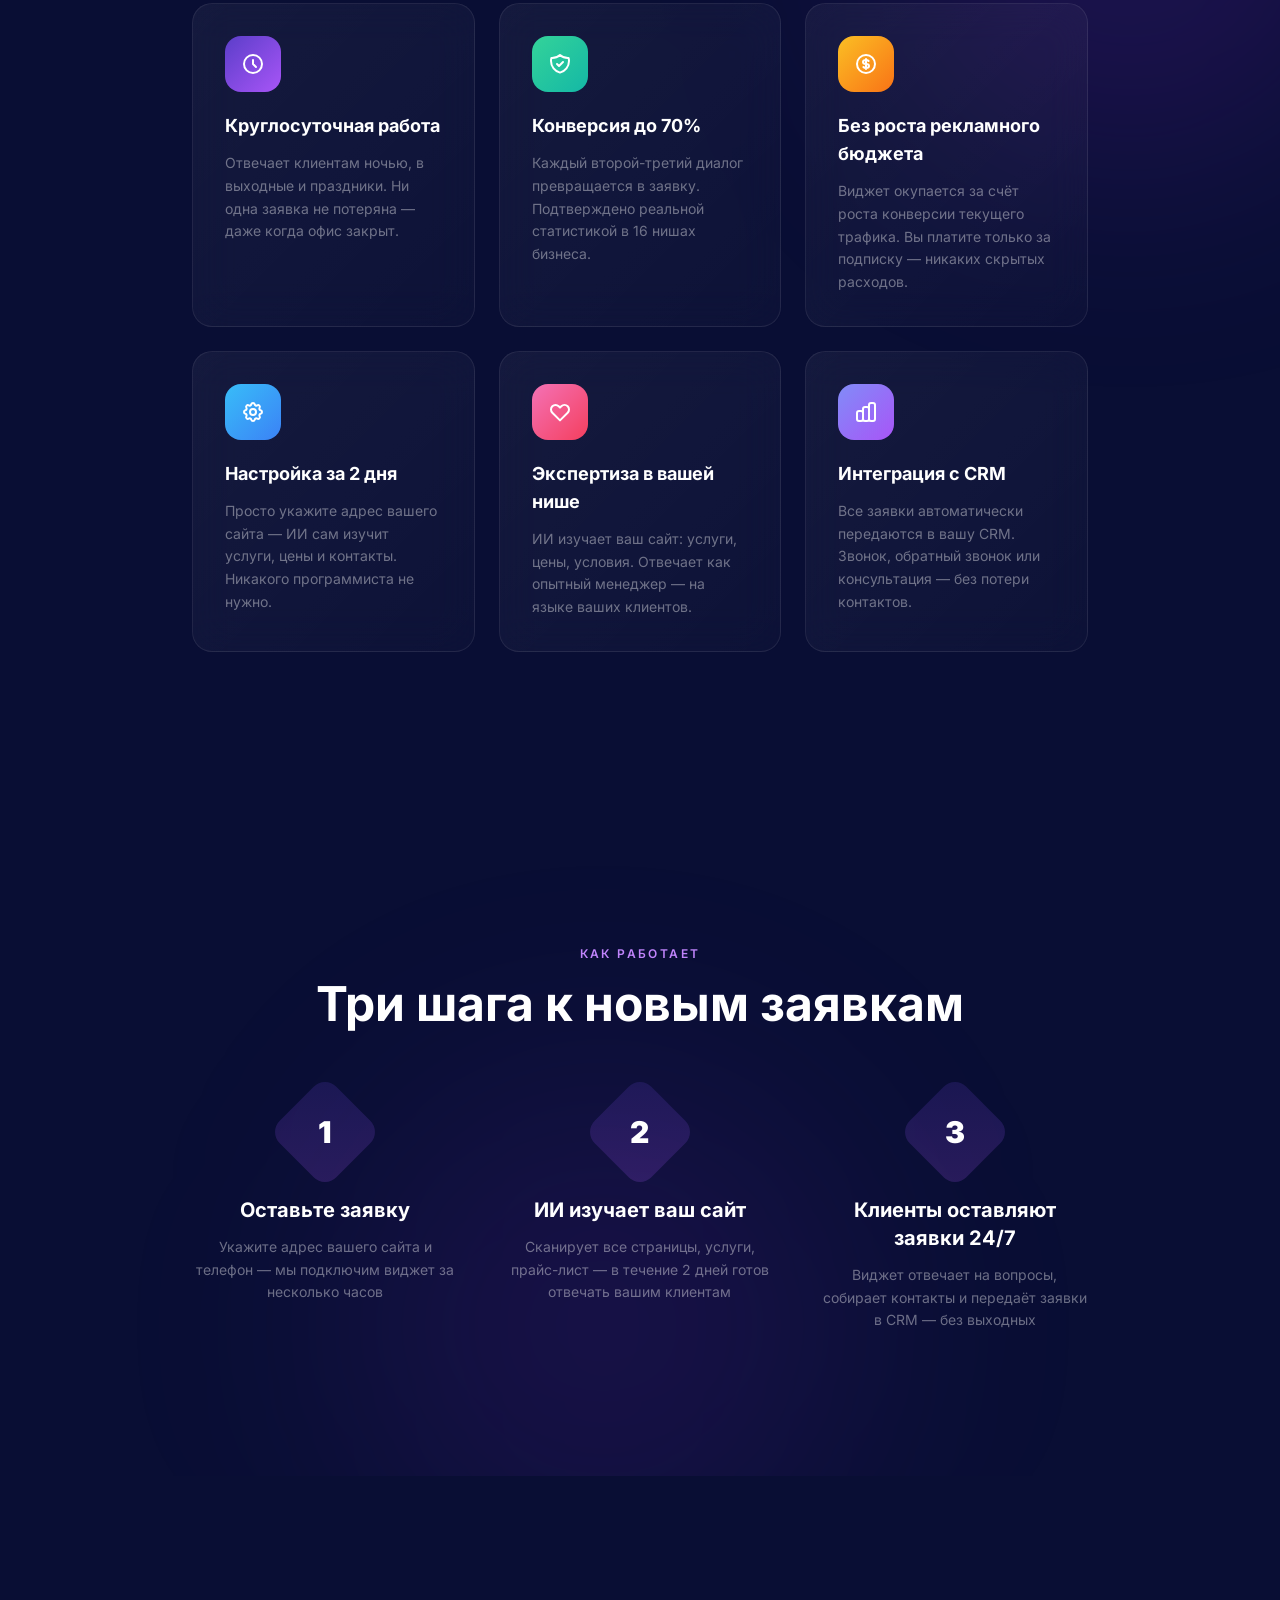
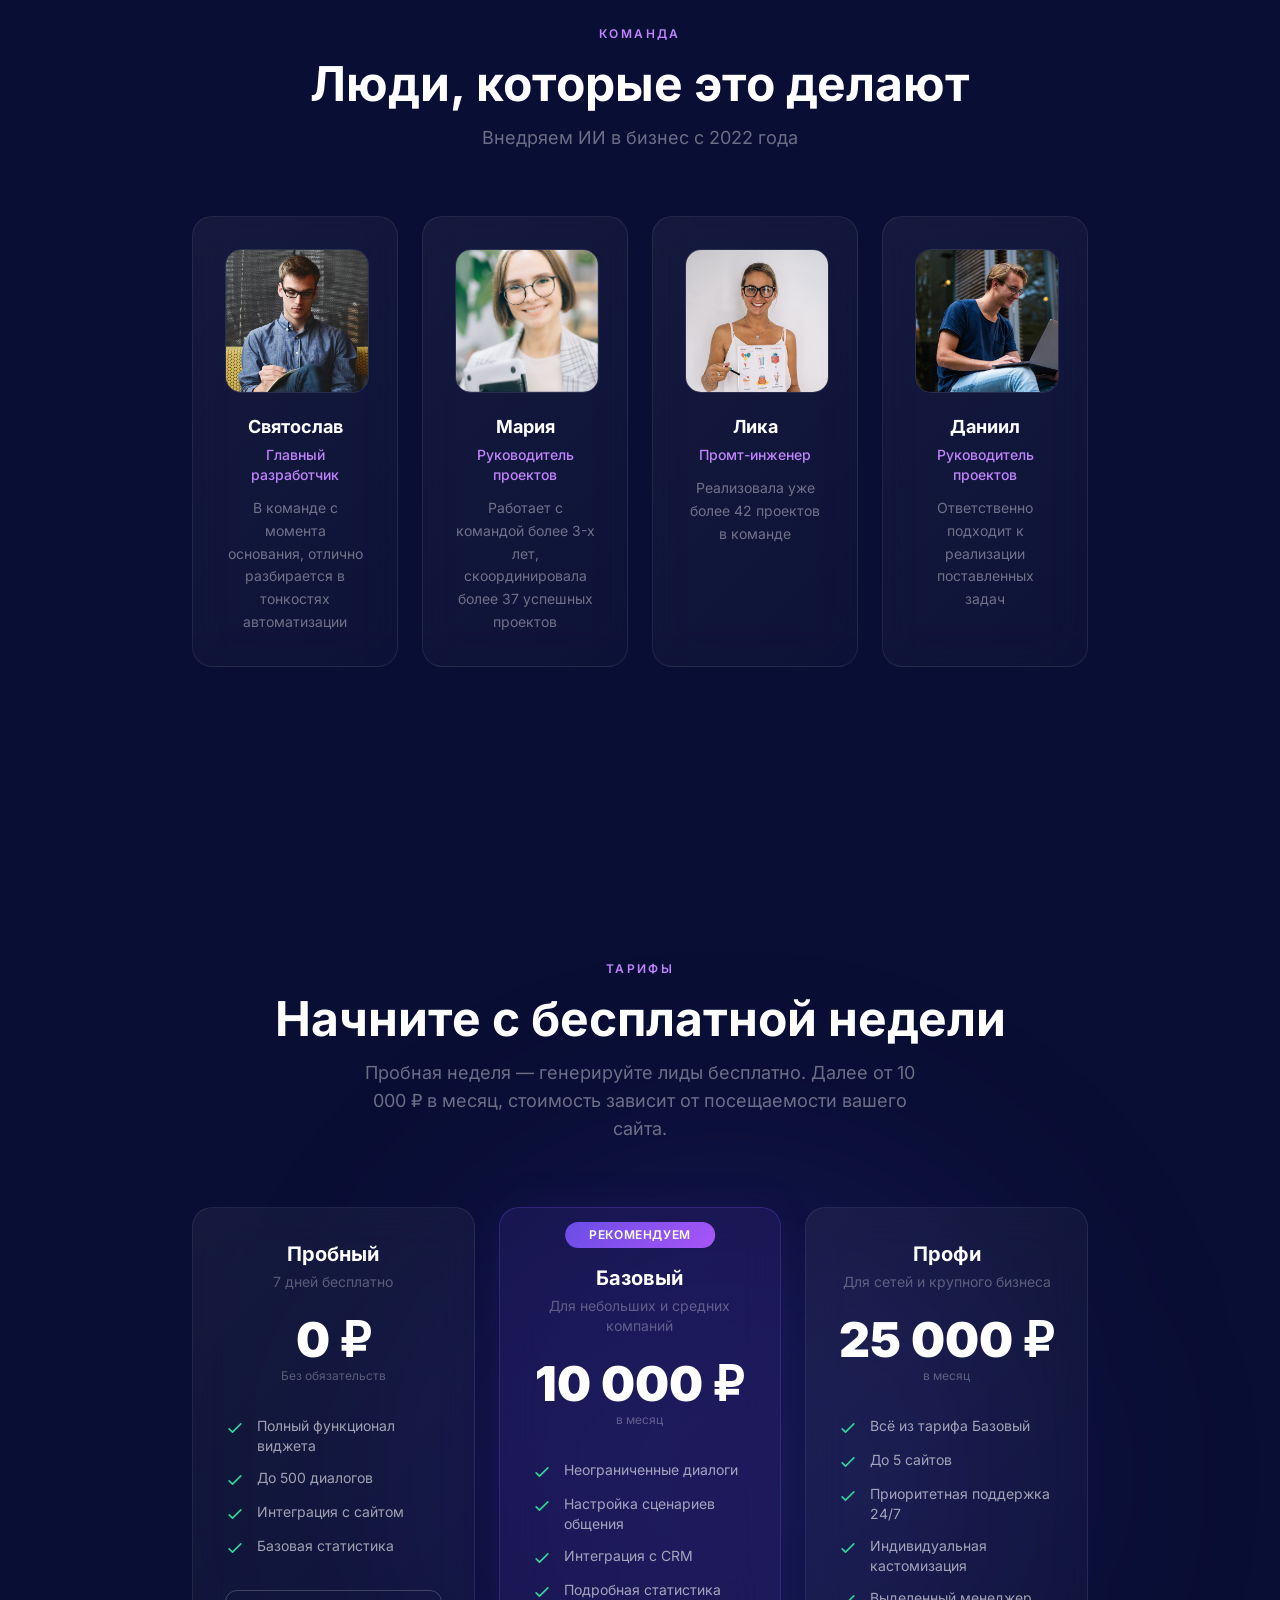
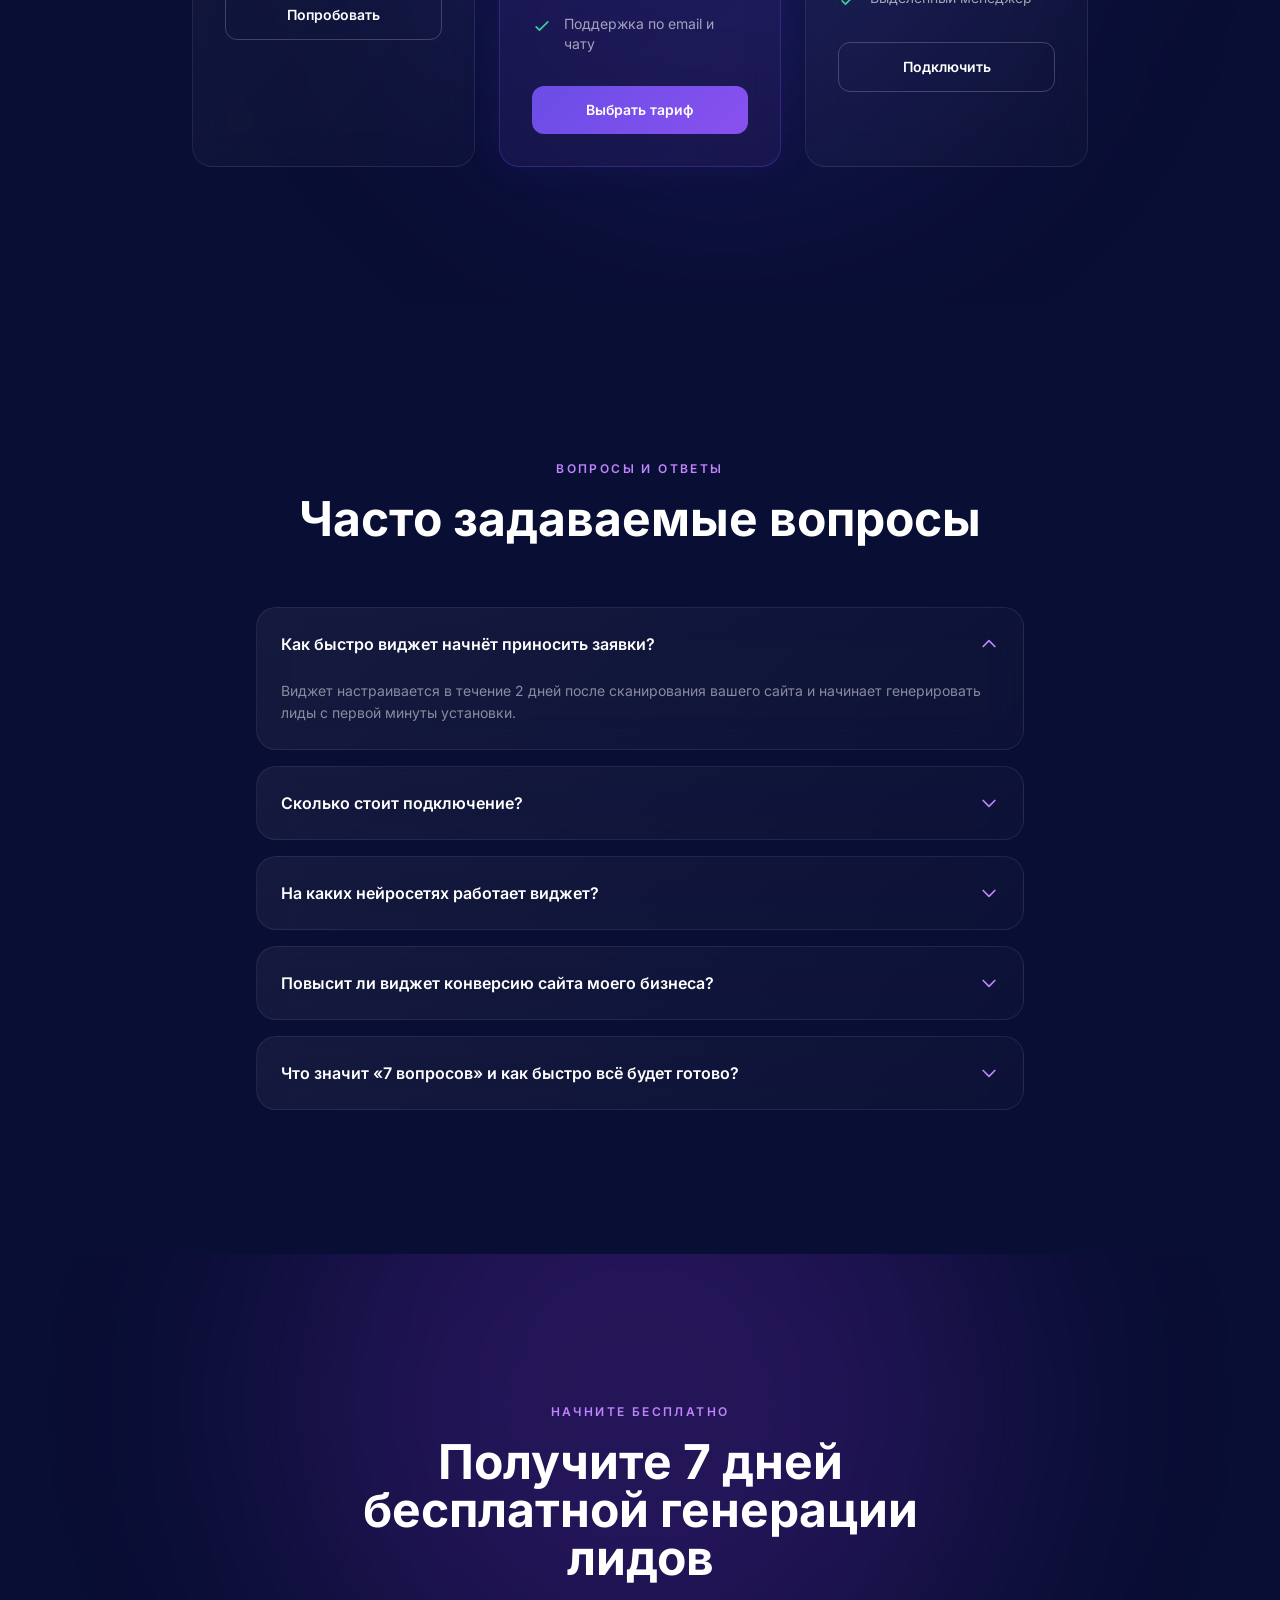
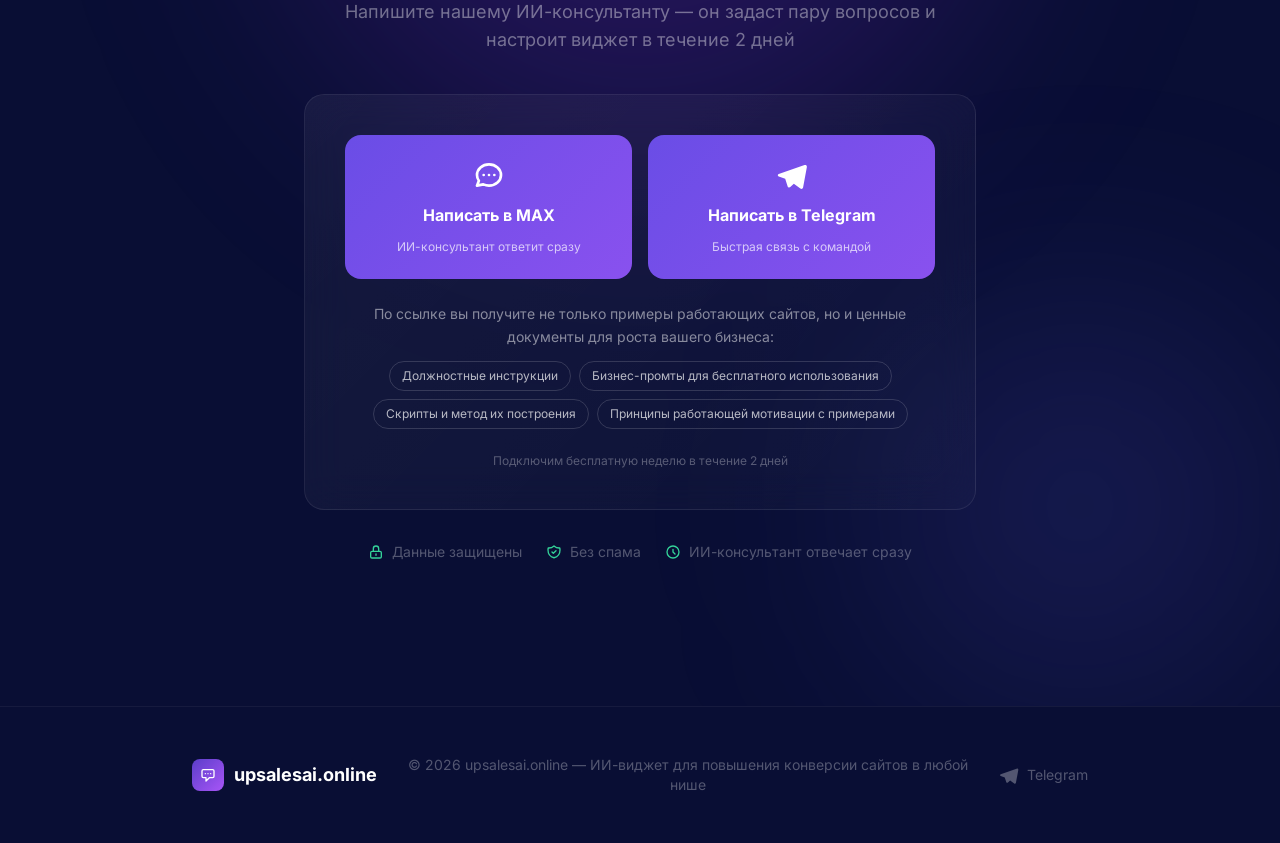
==== commit 7d3bbd1b: "Site: hero subtitle (variant 3), expert block above table with channel link, local Inter font, SEO (" ====
--- a/index.html
+++ b/index.html
@@ -7,6 +7,14 @@
 	<title>upsalesai.online — ИИ-виджет для повышения конверсии вашего сайта</title>
 	<link rel="icon" type="image/svg+xml" href="data:image/svg+xml,%3Csvg xmlns='http://www.w3.org/2000/svg' viewBox='0 0 64 64'%3E%3Cdefs%3E%3ClinearGradient id='g' x1='0' y1='0' x2='1' y2='1'%3E%3Cstop offset='0' stop-color='%236a4de6'/%3E%3Cstop offset='1' stop-color='%23a855f7'/%3E%3C/linearGradient%3E%3C/defs%3E%3Crect width='64' height='64' rx='14' fill='url(%23g)'/%3E%3Ctext x='32' y='43' font-family='Inter,Arial,sans-serif' font-size='30' font-weight='800' fill='%23ffffff' text-anchor='middle'%3EAI%3C/text%3E%3C/svg%3E">
 	<meta name="description" content="Повышайте конверсию сайта до 70% с ИИ-виджетом 24/7. Работает в любой нише: медицина, автобизнес, недвижимость, строительство и другие. Пробная неделя бесплатно.">
+	<link rel="canonical" href="https://upsalesai.online/">
+	<meta property="og:type" content="website">
+	<meta property="og:locale" content="ru_RU">
+	<meta property="og:url" content="https://upsalesai.online/">
+	<meta property="og:title" content="upsalesai.online — ИИ-консультант для сайта и мессенджеров">
+	<meta property="og:description" content="Отвечает клиентам сразу, берёт контакты и записывает в CRM. Настройка за 2 дня, 7 дней бесплатно.">
+	<meta property="og:image" content="https://upsalesai.online/assets/video/poster-16x9.jpg">
+	<meta name="twitter:card" content="summary_large_image">
 
 	<!-- Structured data: Organization + WebSite -->
 	<script type="application/ld+json">
@@ -124,21 +132,56 @@
             "@type": "Answer",
             "text": "Да. Диалоги с ИИ-консультантом превращаются в заявки: в проектах на нашем виджете показатель достигает 70%. Диапазоны по нишам приведены в таблице выше. Это не гарантия результата: он зависит от ниши, трафика и скорости ответа менеджеров."
           }
+        },
+        {
+          "@type": "Question",
+          "name": "Что значит «7 вопросов» и как быстро всё будет готово?",
+          "acceptedAnswer": {
+            "@type": "Answer",
+            "text": "Бот в Telegram или МАХ задаёт 7 вопросов о вашем бизнесе, это занимает около 2 минут. По ответам мы настраиваем ИИ-консультанта, настройка занимает до 2 дней, затем 7 дней бесплатно."
+          }
         }
 	      ]
+	    },
+	    {
+	      "@type": "VideoObject",
+	      "name": "Что происходит, когда клиент пишет ночью: ИИ-консультант на сайте",
+	      "description": "Клиент ищет, задаёт вопрос и не получает ответа. Затем ИИ-консультант отвечает сразу, записывает клиента и передаёт заявку в CRM.",
+	      "thumbnailUrl": "https://upsalesai.online/assets/video/poster-16x9.jpg",
+	      "uploadDate": "2026-10-13",
+	      "duration": "PT1M42S",
+	      "contentUrl": "https://upsalesai.online/assets/video/demo-16x9.mp4"
+	    },
+	    {
+	      "@type": "Person",
+	      "@id": "https://upsalesai.online/#founder",
+	      "name": "Юрий Терентьев",
+	      "jobTitle": "Основатель upsalesai.online, эксперт по продажам и внедрению ИИ",
+	      "url": "https://upsalesai.online",
+	      "sameAs": ["https://t.me/upsales_school"]
 	    }
 	  ]
 	}
 	</script>
 
-	<link rel="preconnect" href="https://fonts.googleapis.com">
-	<link rel="preconnect" href="https://fonts.gstatic.com" crossorigin>
-	<link href="https://fonts.googleapis.com/css2?family=Inter:wght@400;500;600;700;800;900&display=swap" rel="stylesheet">
 	<!-- Стили и скрипты лежат на самом сайте, без внешних CDN. Пересборка CSS: см. AGENTS.md -->
 	<link rel="stylesheet" href="assets/css/tailwind.css?v=1">
 	<script defer src="assets/js/alpine-collapse-3.17.4.min.js"></script>
 	<script defer src="assets/js/alpine-3.17.4.min.js"></script>
 	<style>
+		@font-face { font-family: 'Inter'; font-weight: 400; font-style: normal; font-display: swap; src: url(assets/fonts/inter-cyrillic-400-normal.woff2) format('woff2'); unicode-range: U+0301, U+0400-045F, U+0490-0491, U+04B0-04B1, U+2116; }
+		@font-face { font-family: 'Inter'; font-weight: 400; font-style: normal; font-display: swap; src: url(assets/fonts/inter-latin-400-normal.woff2) format('woff2'); unicode-range: U+0000-00FF, U+0131, U+0152-0153, U+02BB-02BC, U+02C6, U+02DA, U+02DC, U+0304, U+0308, U+0329, U+2000-206F, U+20AC, U+2122, U+2191, U+2193, U+2212, U+2215, U+FEFF, U+FFFD; }
+		@font-face { font-family: 'Inter'; font-weight: 500; font-style: normal; font-display: swap; src: url(assets/fonts/inter-cyrillic-500-normal.woff2) format('woff2'); unicode-range: U+0301, U+0400-045F, U+0490-0491, U+04B0-04B1, U+2116; }
+		@font-face { font-family: 'Inter'; font-weight: 500; font-style: normal; font-display: swap; src: url(assets/fonts/inter-latin-500-normal.woff2) format('woff2'); unicode-range: U+0000-00FF, U+0131, U+0152-0153, U+02BB-02BC, U+02C6, U+02DA, U+02DC, U+0304, U+0308, U+0329, U+2000-206F, U+20AC, U+2122, U+2191, U+2193, U+2212, U+2215, U+FEFF, U+FFFD; }
+		@font-face { font-family: 'Inter'; font-weight: 600; font-style: normal; font-display: swap; src: url(assets/fonts/inter-cyrillic-600-normal.woff2) format('woff2'); unicode-range: U+0301, U+0400-045F, U+0490-0491, U+04B0-04B1, U+2116; }
+		@font-face { font-family: 'Inter'; font-weight: 600; font-style: normal; font-display: swap; src: url(assets/fonts/inter-latin-600-normal.woff2) format('woff2'); unicode-range: U+0000-00FF, U+0131, U+0152-0153, U+02BB-02BC, U+02C6, U+02DA, U+02DC, U+0304, U+0308, U+0329, U+2000-206F, U+20AC, U+2122, U+2191, U+2193, U+2212, U+2215, U+FEFF, U+FFFD; }
+		@font-face { font-family: 'Inter'; font-weight: 700; font-style: normal; font-display: swap; src: url(assets/fonts/inter-cyrillic-700-normal.woff2) format('woff2'); unicode-range: U+0301, U+0400-045F, U+0490-0491, U+04B0-04B1, U+2116; }
+		@font-face { font-family: 'Inter'; font-weight: 700; font-style: normal; font-display: swap; src: url(assets/fonts/inter-latin-700-normal.woff2) format('woff2'); unicode-range: U+0000-00FF, U+0131, U+0152-0153, U+02BB-02BC, U+02C6, U+02DA, U+02DC, U+0304, U+0308, U+0329, U+2000-206F, U+20AC, U+2122, U+2191, U+2193, U+2212, U+2215, U+FEFF, U+FFFD; }
+		@font-face { font-family: 'Inter'; font-weight: 800; font-style: normal; font-display: swap; src: url(assets/fonts/inter-cyrillic-800-normal.woff2) format('woff2'); unicode-range: U+0301, U+0400-045F, U+0490-0491, U+04B0-04B1, U+2116; }
+		@font-face { font-family: 'Inter'; font-weight: 800; font-style: normal; font-display: swap; src: url(assets/fonts/inter-latin-800-normal.woff2) format('woff2'); unicode-range: U+0000-00FF, U+0131, U+0152-0153, U+02BB-02BC, U+02C6, U+02DA, U+02DC, U+0304, U+0308, U+0329, U+2000-206F, U+20AC, U+2122, U+2191, U+2193, U+2212, U+2215, U+FEFF, U+FFFD; }
+		@font-face { font-family: 'Inter'; font-weight: 900; font-style: normal; font-display: swap; src: url(assets/fonts/inter-cyrillic-900-normal.woff2) format('woff2'); unicode-range: U+0301, U+0400-045F, U+0490-0491, U+04B0-04B1, U+2116; }
+		@font-face { font-family: 'Inter'; font-weight: 900; font-style: normal; font-display: swap; src: url(assets/fonts/inter-latin-900-normal.woff2) format('woff2'); unicode-range: U+0000-00FF, U+0131, U+0152-0153, U+02BB-02BC, U+02C6, U+02DA, U+02DC, U+0304, U+0308, U+0329, U+2000-206F, U+20AC, U+2122, U+2191, U+2193, U+2212, U+2215, U+FEFF, U+FFFD; }
+		@media (max-width: 767px) { .orb-3, .orb-4 { display: none; } .glow-orb { filter: blur(50px); } }
 		[x-cloak] { display: none !important; }
 		html { -webkit-font-smoothing: antialiased; -moz-osx-font-smoothing: grayscale; scroll-behavior: smooth; }
 
@@ -473,7 +516,7 @@
 				</h1>
 
 				<p class="text-lg sm:text-xl lg:text-2xl text-white/50 max-w-2xl mx-auto mb-4 leading-relaxed">
-					ИИ-виджет отвечает клиентам 24/7 в любой нише, собирает заявки и передаёт их в CRM
+					ИИ-консультант отвечает сразу, берёт контакты и записывает в CRM. Настройка за 2 дня
 				</p>
 
 				<div class="flex flex-col sm:flex-row items-center justify-center gap-4 mt-8 sm:mt-10">
@@ -530,6 +573,69 @@
 				<video id="vid-m" controls playsinline preload="none" poster="assets/video/poster-9x16.jpg" data-goal="video">
 					<source src="assets/video/demo-9x16.mp4" type="video/mp4">
 				</video>
+			</div>
+		</div>
+	</section>
+
+	<!-- Founder -->
+	<section id="founder" class="relative py-20 sm:py-28 lg:py-36 overflow-hidden">
+		<div class="section-glow w-[500px] h-[500px] bg-purple-600/12 top-0 left-[-100px]"></div>
+		<div class="relative z-10 container mx-auto px-4 sm:px-6 lg:px-10 xl:px-[15%]">
+			<div class="text-center mb-12 sm:mb-16 animate-on-scroll">
+				<span class="text-xs font-semibold text-purple-400 uppercase tracking-[0.2em]">Основатель</span>
+				<h2 class="text-3xl sm:text-4xl lg:text-5xl font-bold text-white mt-4 mb-4">Юрий Терентьев</h2>
+				<p class="text-base sm:text-lg text-white/40 max-w-xl mx-auto">За плечами — сотни успешных проектов в продажах и искусственном интеллекте</p>
+			</div>
+
+			<div class="grid lg:grid-cols-2 gap-10 sm:gap-14 items-center max-w-6xl mx-auto">
+				<div class="relative mx-auto w-full max-w-md animate-on-scroll">
+					<div class="absolute -inset-4 bg-gradient-to-br from-primary to-purple-500 rounded-[2rem] blur-2xl opacity-30"></div>
+					<div class="relative rounded-[2rem] overflow-hidden border border-white/10 bg-white/5">
+						<img loading="lazy" decoding="async" src="avatars/%D0%AE%D1%80%D0%B8%D0%B9%20-%20%D0%BE%D1%81%D0%BD%D0%BE%D0%B0%D1%82%D0%B5%D0%BB%D1%8C.jpg" alt="Юрий Терентьев — основатель" class="w-full object-cover">
+					</div>
+				</div>
+
+				<div class="animate-on-scroll">
+					<h3 class="text-2xl sm:text-3xl font-bold text-white mb-6">Основатель upsalesai.online</h3>
+					<ul class="space-y-4">
+						<li class="flex items-start gap-3">
+							<div class="flex-shrink-0 w-7 h-7 mt-0.5 rounded-full bg-gradient-to-br from-primary to-purple-500 flex items-center justify-center">
+								<svg class="w-4 h-4 text-white" fill="none" stroke="currentColor" viewBox="0 0 24 24"><path stroke-linecap="round" stroke-linejoin="round" stroke-width="3" d="M5 13l4 4L19 7"></path></svg>
+							</div>
+							<p class="text-white/70 leading-relaxed"><span class="text-white font-semibold">Степень МВА</span>, звание «Лучший директор по продажам РФ»</p>
+						</li>
+						<li class="flex items-start gap-3">
+							<div class="flex-shrink-0 w-7 h-7 mt-0.5 rounded-full bg-gradient-to-br from-primary to-purple-500 flex items-center justify-center">
+								<svg class="w-4 h-4 text-white" fill="none" stroke="currentColor" viewBox="0 0 24 24"><path stroke-linecap="round" stroke-linejoin="round" stroke-width="3" d="M5 13l4 4L19 7"></path></svg>
+							</div>
+							<p class="text-white/70 leading-relaxed">> <span class="text-white font-semibold">30</span> построенных отделов продаж</p>
+						</li>
+						<li class="flex items-start gap-3">
+							<div class="flex-shrink-0 w-7 h-7 mt-0.5 rounded-full bg-gradient-to-br from-primary to-purple-500 flex items-center justify-center">
+								<svg class="w-4 h-4 text-white" fill="none" stroke="currentColor" viewBox="0 0 24 24"><path stroke-linecap="round" stroke-linejoin="round" stroke-width="3" d="M5 13l4 4L19 7"></path></svg>
+							</div>
+							<p class="text-white/70 leading-relaxed">> <span class="text-white font-semibold">200</span> обучено менеджеров продаж с «0»</p>
+						</li>
+						<li class="flex items-start gap-3">
+							<div class="flex-shrink-0 w-7 h-7 mt-0.5 rounded-full bg-gradient-to-br from-primary to-purple-500 flex items-center justify-center">
+								<svg class="w-4 h-4 text-white" fill="none" stroke="currentColor" viewBox="0 0 24 24"><path stroke-linecap="round" stroke-linejoin="round" stroke-width="3" d="M5 13l4 4L19 7"></path></svg>
+							</div>
+							<p class="text-white/70 leading-relaxed">Golden Needle <span class="text-white font-semibold">«Sales &amp; Marketing»</span> Award</p>
+						</li>
+						<li class="flex items-start gap-3">
+							<div class="flex-shrink-0 w-7 h-7 mt-0.5 rounded-full bg-gradient-to-br from-primary to-purple-500 flex items-center justify-center">
+								<svg class="w-4 h-4 text-white" fill="none" stroke="currentColor" viewBox="0 0 24 24"><path stroke-linecap="round" stroke-linejoin="round" stroke-width="3" d="M5 13l4 4L19 7"></path></svg>
+							</div>
+							<p class="text-white/70 leading-relaxed"><span class="text-white font-semibold">100</span> реализованных проектов для бизнеса с AI</p>
+						</li>
+					</ul>
+					<a href="https://t.me/KVALIFIKATORMOY_BOT?start=site_founder" target="_blank" class="inline-flex items-center gap-2 mt-8 px-6 py-3 text-sm font-semibold text-white rounded-xl btn-primary">
+						<svg class="w-4 h-4" fill="currentColor" viewBox="0 0 24 24"><path d="M21.94 4.29L2.05 11.17c-.94.37-.93 1.63.02 1.98l4.83 1.75 1.86 5.67c.27.83 1.31 1.1 1.95.5l2.66-2.5 4.92 3.63c.77.57 1.86.14 2.03-.79l2.84-15.48c.19-1.02-.7-1.87-1.68-1.64zM9.38 15.08l-.36 4.06 1.87-3.53 4.97-3.97-6.48 3.44z"/></svg>
+						Связаться со мной
+					</a>
+					<a href="https://t.me/upsales_school" target="_blank" class="inline-flex items-center gap-2 mt-8 ml-3 px-6 py-3 text-sm font-semibold text-white rounded-xl btn-primary">
+						<svg class="w-4 h-4" fill="currentColor" viewBox="0 0 24 24"><path d="M21.94 4.29L2.05 11.17c-.94.37-.93 1.63.02 1.98l4.83 1.75 1.86 5.67c.27.83 1.31 1.1 1.95.5l2.66-2.5 4.92 3.63c.77.57 1.86.14 2.03-.79l2.84-15.48c.19-1.02-.7-1.87-1.68-1.64zM9.38 15.08l-.36 4.06 1.87-3.53 4.97-3.97-6.48 3.44z"/></svg>Читать канал в Telegram</a>
+				</div>
 			</div>
 		</div>
 	</section>
@@ -878,67 +984,6 @@
 		</div>
 	</section>
 
-	<!-- Founder -->
-	<section id="founder" class="relative py-20 sm:py-28 lg:py-36 overflow-hidden">
-		<div class="section-glow w-[500px] h-[500px] bg-purple-600/12 top-0 left-[-100px]"></div>
-		<div class="relative z-10 container mx-auto px-4 sm:px-6 lg:px-10 xl:px-[15%]">
-			<div class="text-center mb-12 sm:mb-16 animate-on-scroll">
-				<span class="text-xs font-semibold text-purple-400 uppercase tracking-[0.2em]">Основатель</span>
-				<h2 class="text-3xl sm:text-4xl lg:text-5xl font-bold text-white mt-4 mb-4">Юрий Терентьев</h2>
-				<p class="text-base sm:text-lg text-white/40 max-w-xl mx-auto">За плечами — сотни успешных проектов в продажах и искусственном интеллекте</p>
-			</div>
-
-			<div class="grid lg:grid-cols-2 gap-10 sm:gap-14 items-center max-w-6xl mx-auto">
-				<div class="relative mx-auto w-full max-w-md animate-on-scroll">
-					<div class="absolute -inset-4 bg-gradient-to-br from-primary to-purple-500 rounded-[2rem] blur-2xl opacity-30"></div>
-					<div class="relative rounded-[2rem] overflow-hidden border border-white/10 bg-white/5">
-						<img src="avatars/%D0%AE%D1%80%D0%B8%D0%B9%20-%20%D0%BE%D1%81%D0%BD%D0%BE%D0%B0%D1%82%D0%B5%D0%BB%D1%8C.jpg" alt="Юрий Терентьев — основатель" class="w-full object-cover">
-					</div>
-				</div>
-
-				<div class="animate-on-scroll">
-					<h3 class="text-2xl sm:text-3xl font-bold text-white mb-6">Основатель upsalesai.online</h3>
-					<ul class="space-y-4">
-						<li class="flex items-start gap-3">
-							<div class="flex-shrink-0 w-7 h-7 mt-0.5 rounded-full bg-gradient-to-br from-primary to-purple-500 flex items-center justify-center">
-								<svg class="w-4 h-4 text-white" fill="none" stroke="currentColor" viewBox="0 0 24 24"><path stroke-linecap="round" stroke-linejoin="round" stroke-width="3" d="M5 13l4 4L19 7"></path></svg>
-							</div>
-							<p class="text-white/70 leading-relaxed"><span class="text-white font-semibold">Степень МВА</span>, звание «Лучший директор по продажам РФ»</p>
-						</li>
-						<li class="flex items-start gap-3">
-							<div class="flex-shrink-0 w-7 h-7 mt-0.5 rounded-full bg-gradient-to-br from-primary to-purple-500 flex items-center justify-center">
-								<svg class="w-4 h-4 text-white" fill="none" stroke="currentColor" viewBox="0 0 24 24"><path stroke-linecap="round" stroke-linejoin="round" stroke-width="3" d="M5 13l4 4L19 7"></path></svg>
-							</div>
-							<p class="text-white/70 leading-relaxed">> <span class="text-white font-semibold">30</span> построенных отделов продаж</p>
-						</li>
-						<li class="flex items-start gap-3">
-							<div class="flex-shrink-0 w-7 h-7 mt-0.5 rounded-full bg-gradient-to-br from-primary to-purple-500 flex items-center justify-center">
-								<svg class="w-4 h-4 text-white" fill="none" stroke="currentColor" viewBox="0 0 24 24"><path stroke-linecap="round" stroke-linejoin="round" stroke-width="3" d="M5 13l4 4L19 7"></path></svg>
-							</div>
-							<p class="text-white/70 leading-relaxed">> <span class="text-white font-semibold">200</span> обучено менеджеров продаж с «0»</p>
-						</li>
-						<li class="flex items-start gap-3">
-							<div class="flex-shrink-0 w-7 h-7 mt-0.5 rounded-full bg-gradient-to-br from-primary to-purple-500 flex items-center justify-center">
-								<svg class="w-4 h-4 text-white" fill="none" stroke="currentColor" viewBox="0 0 24 24"><path stroke-linecap="round" stroke-linejoin="round" stroke-width="3" d="M5 13l4 4L19 7"></path></svg>
-							</div>
-							<p class="text-white/70 leading-relaxed">Golden Needle <span class="text-white font-semibold">«Sales &amp; Marketing»</span> Award</p>
-						</li>
-						<li class="flex items-start gap-3">
-							<div class="flex-shrink-0 w-7 h-7 mt-0.5 rounded-full bg-gradient-to-br from-primary to-purple-500 flex items-center justify-center">
-								<svg class="w-4 h-4 text-white" fill="none" stroke="currentColor" viewBox="0 0 24 24"><path stroke-linecap="round" stroke-linejoin="round" stroke-width="3" d="M5 13l4 4L19 7"></path></svg>
-							</div>
-							<p class="text-white/70 leading-relaxed"><span class="text-white font-semibold">100</span> реализованных проектов для бизнеса с AI</p>
-						</li>
-					</ul>
-					<a href="https://t.me/KVALIFIKATORMOY_BOT?start=site_founder" target="_blank" class="inline-flex items-center gap-2 mt-8 px-6 py-3 text-sm font-semibold text-white rounded-xl btn-primary">
-						<svg class="w-4 h-4" fill="currentColor" viewBox="0 0 24 24"><path d="M21.94 4.29L2.05 11.17c-.94.37-.93 1.63.02 1.98l4.83 1.75 1.86 5.67c.27.83 1.31 1.1 1.95.5l2.66-2.5 4.92 3.63c.77.57 1.86.14 2.03-.79l2.84-15.48c.19-1.02-.7-1.87-1.68-1.64zM9.38 15.08l-.36 4.06 1.87-3.53 4.97-3.97-6.48 3.44z"/></svg>
-						Связаться со мной
-					</a>
-				</div>
-			</div>
-		</div>
-	</section>
-
 	<!-- Team -->
 	<section id="team" class="relative py-20 sm:py-28 lg:py-36 overflow-hidden">
 		<div class="section-glow w-[400px] h-[400px] bg-indigo-500/12 top-1/3 right-[-100px]"></div>
@@ -952,7 +997,7 @@
 			<div class="grid sm:grid-cols-2 lg:grid-cols-4 gap-4 sm:gap-6 max-w-6xl mx-auto">
 				<div class="glass-card p-6 sm:p-8 text-center animate-on-scroll group">
 					<div class="relative w-36 h-36 mx-auto rounded-2xl overflow-hidden border border-white/10 mb-5">
-						<img src="avatars/%D0%A1%D0%B2%D1%8F%D1%82%D0%BE%D1%81%D0%BB%D0%B0%D0%B2.jpg" alt="Святослав" class="w-full h-full avatar-img" onerror="this.parentElement.innerHTML='<span class=&quot;text-3xl font-black text-white&quot;>&#1057;</span>'">
+						<img loading="lazy" decoding="async" src="avatars/%D0%A1%D0%B2%D1%8F%D1%82%D0%BE%D1%81%D0%BB%D0%B0%D0%B2.jpg" alt="Святослав" class="w-full h-full avatar-img" onerror="this.parentElement.innerHTML='<span class=&quot;text-3xl font-black text-white&quot;>&#1057;</span>'">
 					</div>
 					<h3 class="text-lg font-bold text-white mb-1">Святослав</h3>
 					<p class="text-sm text-purple-400 font-medium mb-3">Главный разработчик</p>
@@ -961,7 +1006,7 @@
 
 				<div class="glass-card p-6 sm:p-8 text-center animate-on-scroll group">
 					<div class="relative w-36 h-36 mx-auto rounded-2xl overflow-hidden border border-white/10 mb-5">
-						<img src="avatars/%D0%9C%D0%B0%D1%80%D0%B8%D1%8F.jpg" alt="Мария" class="w-full h-full avatar-img avatar-maria" onerror="this.parentElement.innerHTML='<span class=&quot;text-3xl font-black text-white&quot;>&#1052;</span>'">
+						<img loading="lazy" decoding="async" src="avatars/%D0%9C%D0%B0%D1%80%D0%B8%D1%8F.jpg" alt="Мария" class="w-full h-full avatar-img avatar-maria" onerror="this.parentElement.innerHTML='<span class=&quot;text-3xl font-black text-white&quot;>&#1052;</span>'">
 					</div>
 					<h3 class="text-lg font-bold text-white mb-1">Мария</h3>
 					<p class="text-sm text-purple-400 font-medium mb-3">Руководитель проектов</p>
@@ -970,7 +1015,7 @@
 
 				<div class="glass-card p-6 sm:p-8 text-center animate-on-scroll group">
 					<div class="relative w-36 h-36 mx-auto rounded-2xl overflow-hidden border border-white/10 mb-5">
-						<img src="avatars/%D0%9B%D0%B8%D0%BA%D0%B0.jpg" alt="Лика" class="w-full h-full avatar-img avatar-lika" onerror="this.parentElement.innerHTML='<span class=&quot;text-3xl font-black text-white&quot;>&#1051;</span>'">
+						<img loading="lazy" decoding="async" src="avatars/%D0%9B%D0%B8%D0%BA%D0%B0.jpg" alt="Лика" class="w-full h-full avatar-img avatar-lika" onerror="this.parentElement.innerHTML='<span class=&quot;text-3xl font-black text-white&quot;>&#1051;</span>'">
 					</div>
 					<h3 class="text-lg font-bold text-white mb-1">Лика</h3>
 					<p class="text-sm text-purple-400 font-medium mb-3">Промт-инженер</p>
@@ -979,7 +1024,7 @@
 
 				<div class="glass-card p-6 sm:p-8 text-center animate-on-scroll group">
 					<div class="relative w-36 h-36 mx-auto rounded-2xl overflow-hidden border border-white/10 mb-5">
-						<img src="avatars/%D0%94%D0%B0%D0%BD%D0%B8%D0%B8%D0%BB.jpg" alt="Даниил" class="w-full h-full avatar-img" onerror="this.parentElement.innerHTML='<span class=&quot;text-3xl font-black text-white&quot;>&#1044;</span>'">
+						<img loading="lazy" decoding="async" src="avatars/%D0%94%D0%B0%D0%BD%D0%B8%D0%B8%D0%BB.jpg" alt="Даниил" class="w-full h-full avatar-img" onerror="this.parentElement.innerHTML='<span class=&quot;text-3xl font-black text-white&quot;>&#1044;</span>'">
 					</div>
 					<h3 class="text-lg font-bold text-white mb-1">Даниил</h3>
 					<p class="text-sm text-purple-400 font-medium mb-3">Руководитель проектов</p>
@@ -1137,6 +1182,16 @@
 					</button>
 					<div x-show="open === 3" x-collapse x-cloak class="px-5 sm:px-6 pb-5 sm:pb-6">
 						<p class="text-sm text-white/50 leading-relaxed">Да. Диалоги с ИИ-консультантом превращаются в заявки: в проектах на нашем виджете показатель достигает 70%. Диапазоны по нишам приведены в таблице выше. Это не гарантия результата: он зависит от ниши, трафика и скорости ответа менеджеров.</p>
+					</div>
+				</div>
+
+				<div class="glass-card overflow-hidden animate-on-scroll">
+					<button @click="open = open === 4 ? -1 : 4" class="w-full flex items-center justify-between gap-4 p-5 sm:p-6 text-left">
+						<span class="text-sm sm:text-base font-semibold text-white">Что значит «7 вопросов» и как быстро всё будет готово?</span>
+						<svg class="w-5 h-5 text-purple-400 shrink-0 transition-transform duration-300" :class="open === 4 ? 'rotate-180' : ''" fill="none" stroke="currentColor" viewBox="0 0 24 24"><path stroke-linecap="round" stroke-linejoin="round" stroke-width="2" d="M19 9l-7 7-7-7"></path></svg>
+					</button>
+					<div x-show="open === 4" x-collapse x-cloak class="px-5 sm:px-6 pb-5 sm:pb-6">
+						<p class="text-sm text-white/50 leading-relaxed">Бот в Telegram или МАХ задаёт 7 вопросов о вашем бизнесе, это занимает около 2 минут. По ответам мы настраиваем ИИ-консультанта, настройка занимает до 2 дней, затем 7 дней бесплатно.</p>
 					</div>
 				</div>
 			</div>
@@ -1266,6 +1321,7 @@
 				var h = a.href, m = h.match(/start=([A-Za-z0-9_]+)/), src = m ? m[1] : 'plain';
 				if (h.indexOf('max.ru/id780619699948_bot') > -1) goal('click_max_' + src);
 				else if (h.indexOf('t.me/KVALIFIKATORMOY_BOT') > -1) goal('click_tg_' + src);
+				else if (h.indexOf('t.me/upsales_school') > -1) goal('click_channel');
 				else if (a.getAttribute('href') === '#form') goal('click_form_anchor');
 			});
 			var seen = {};
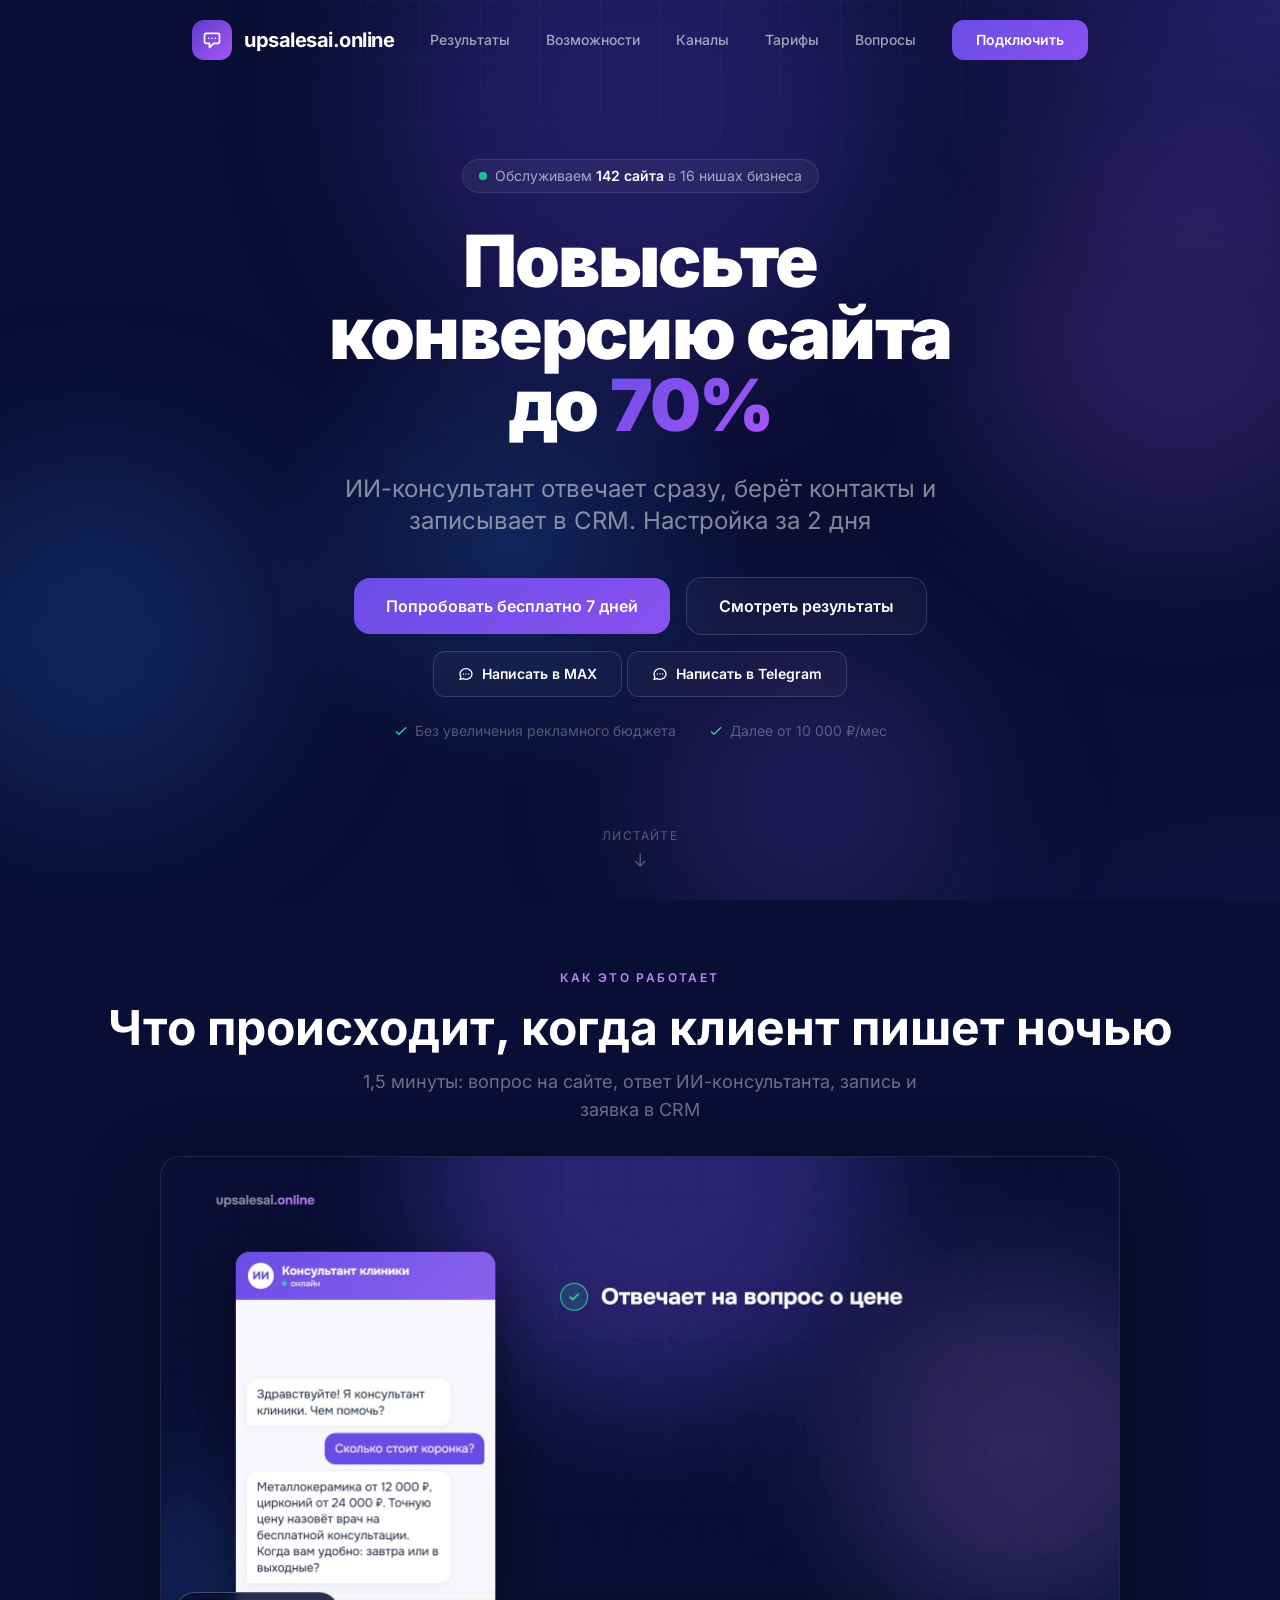
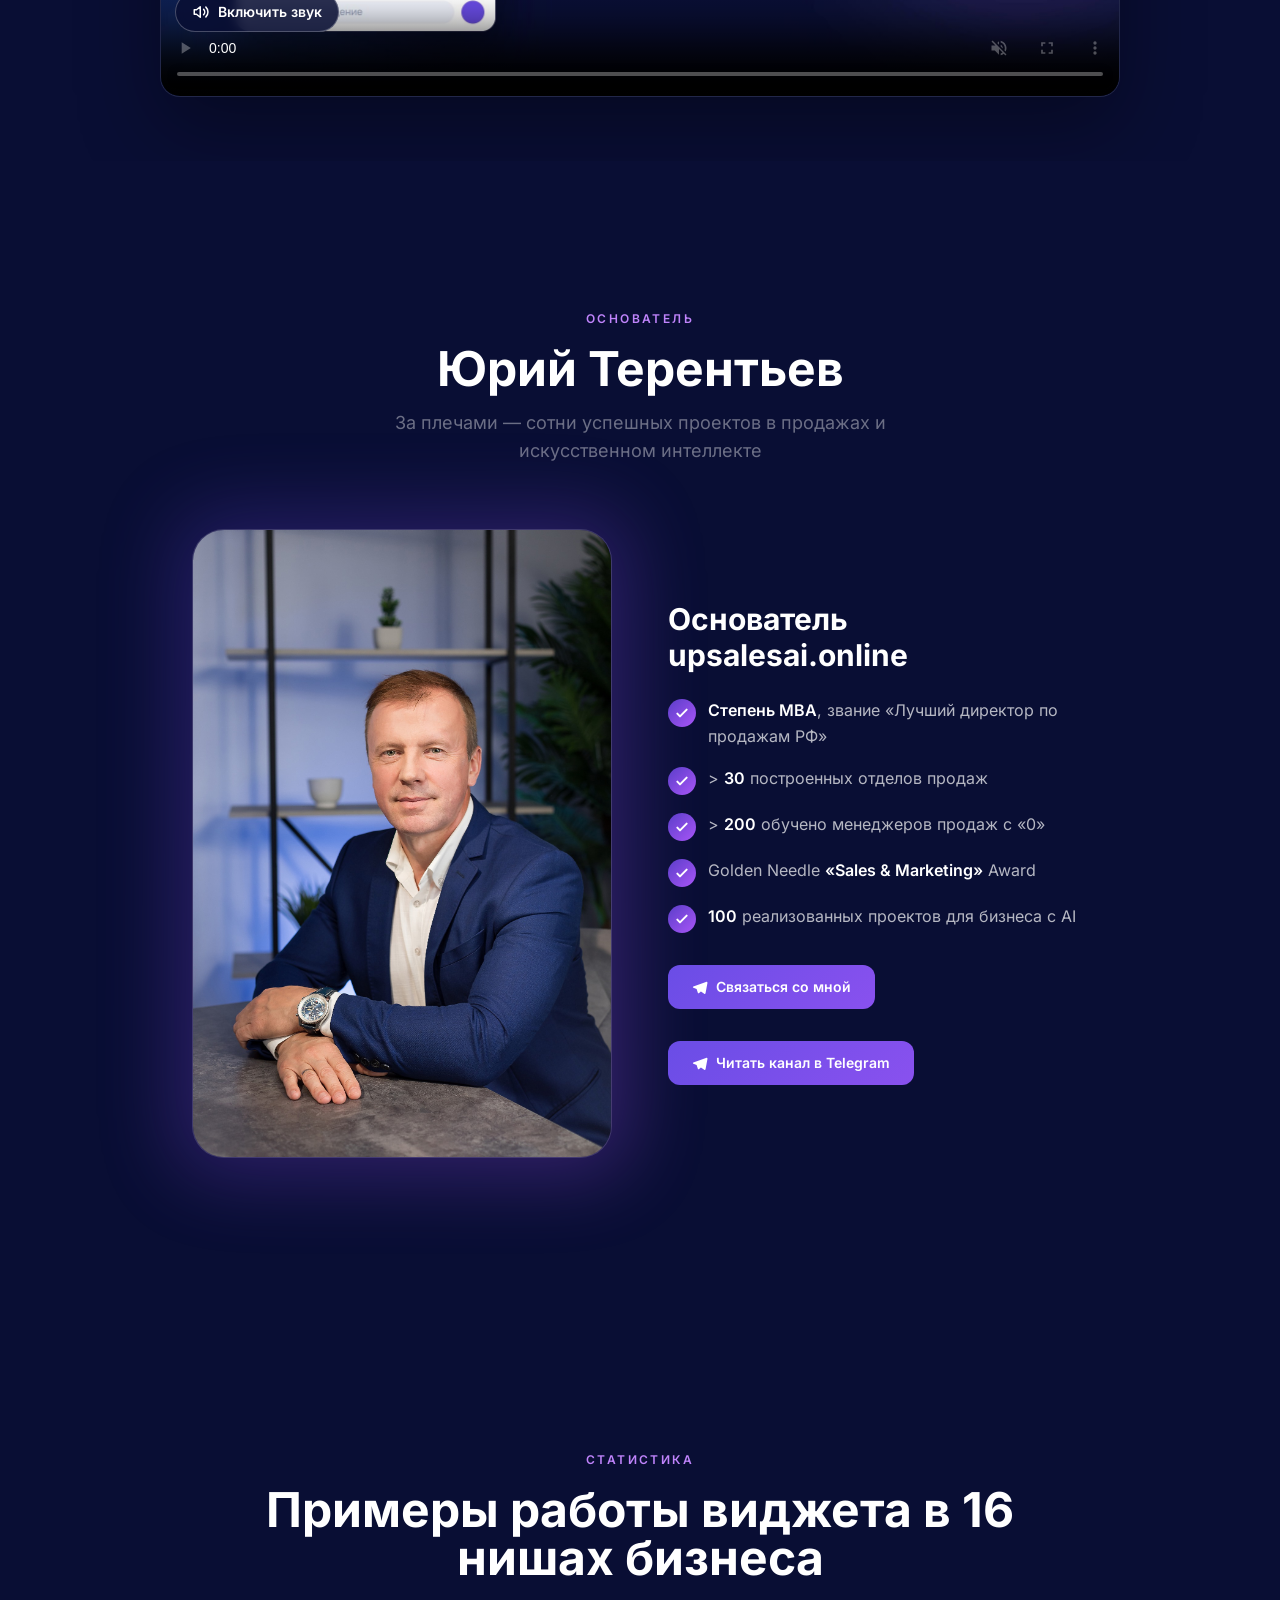
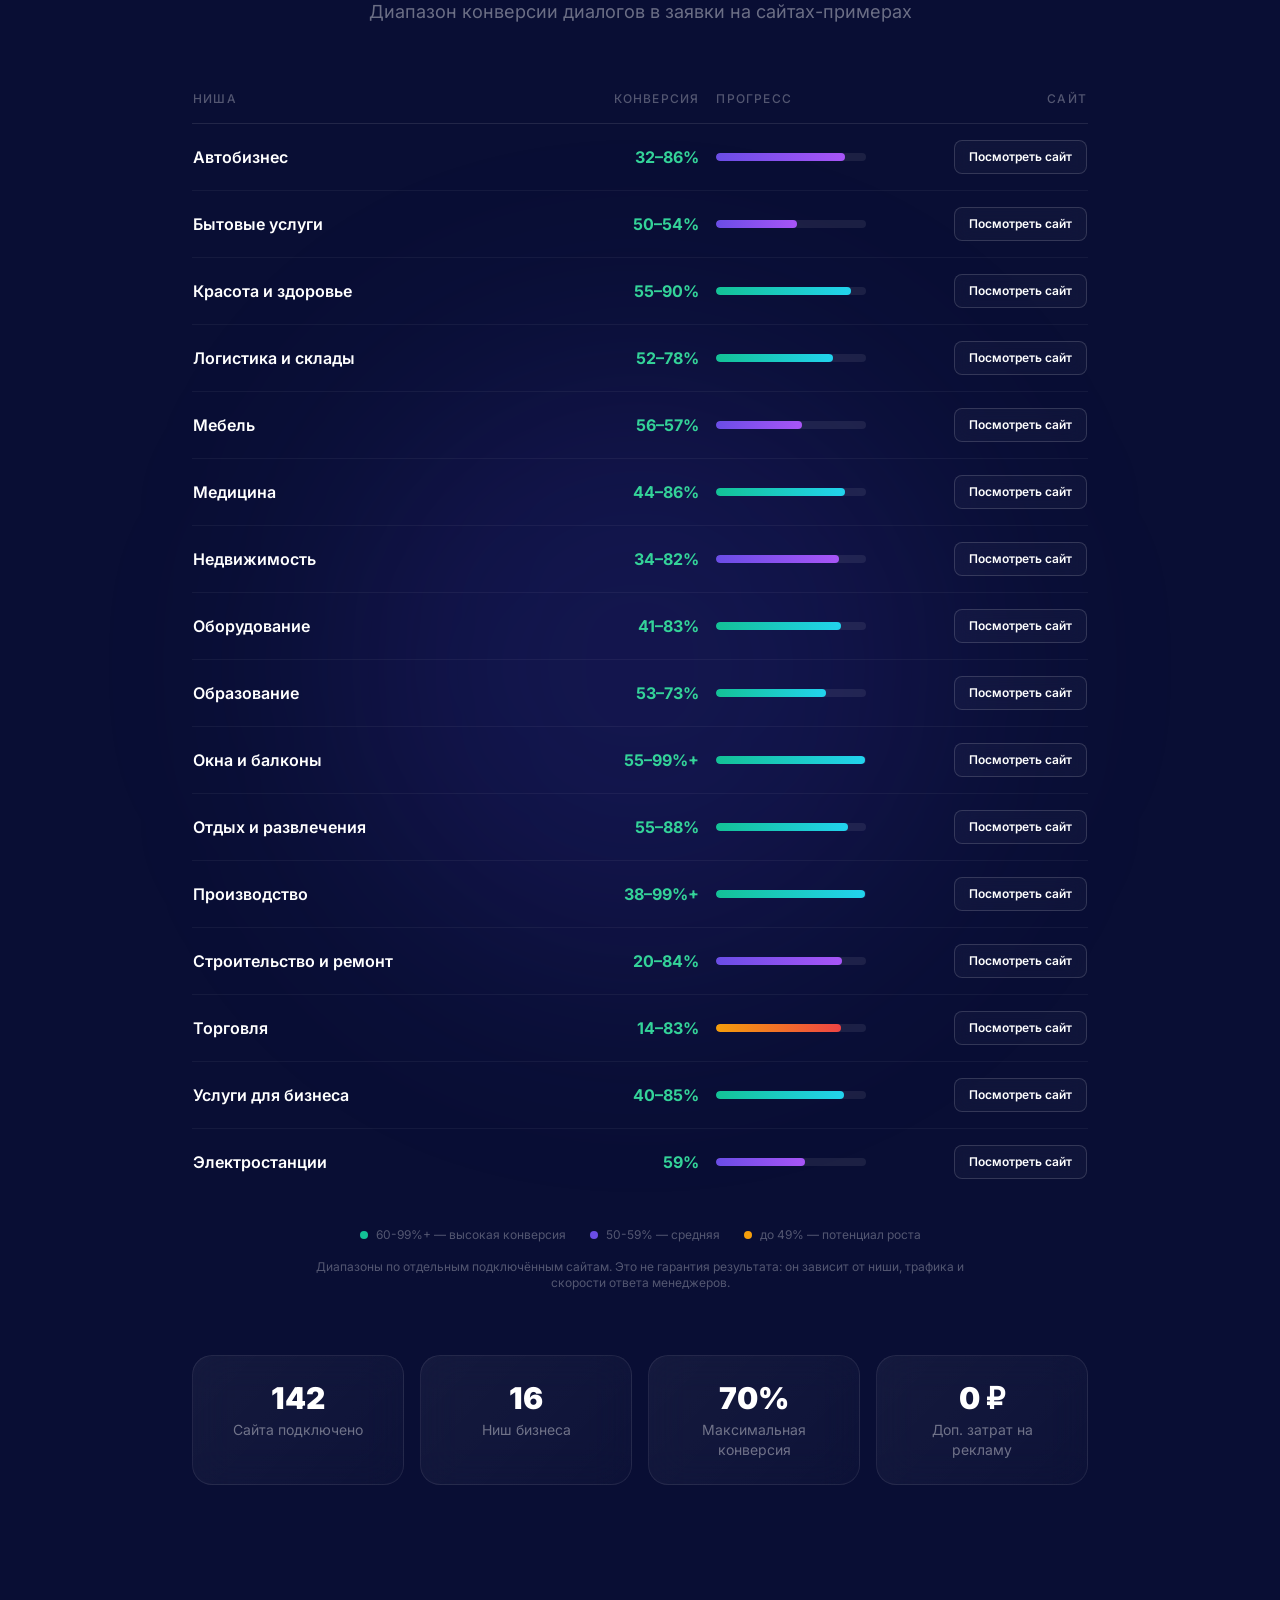
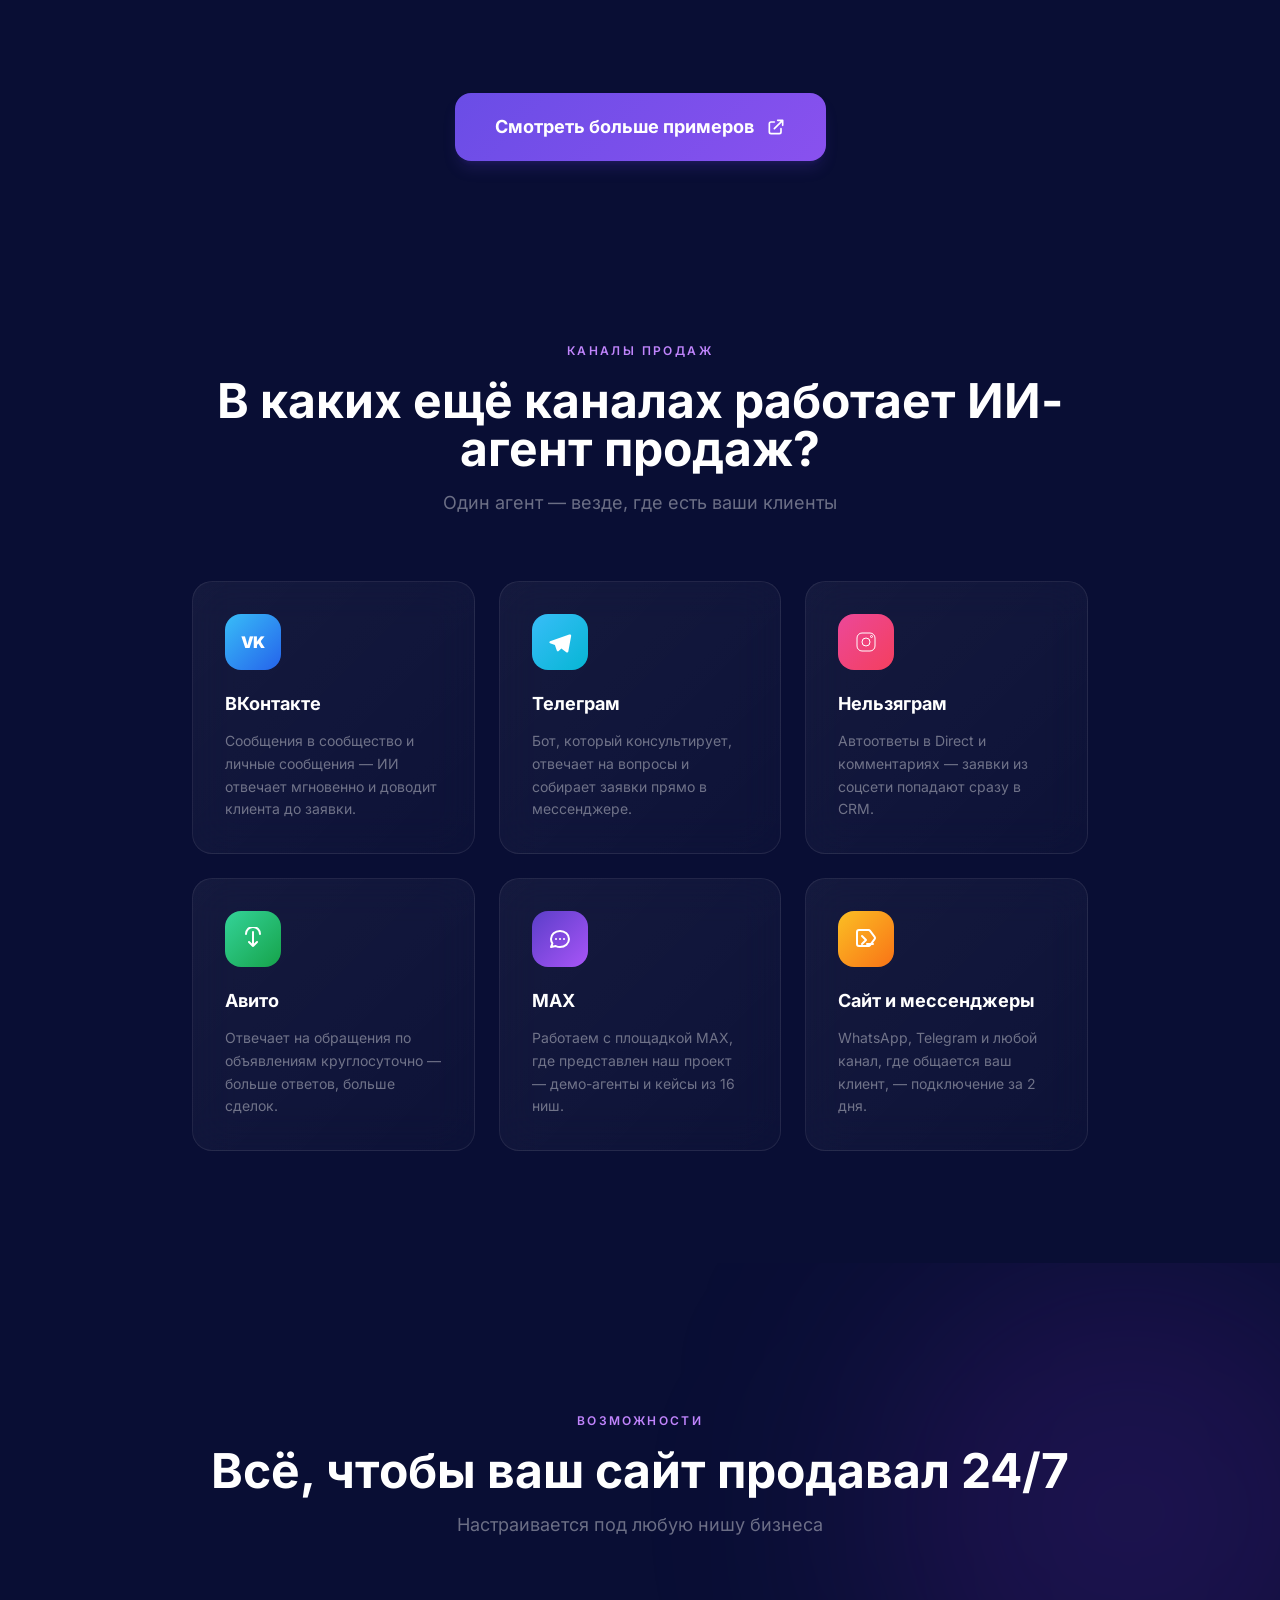
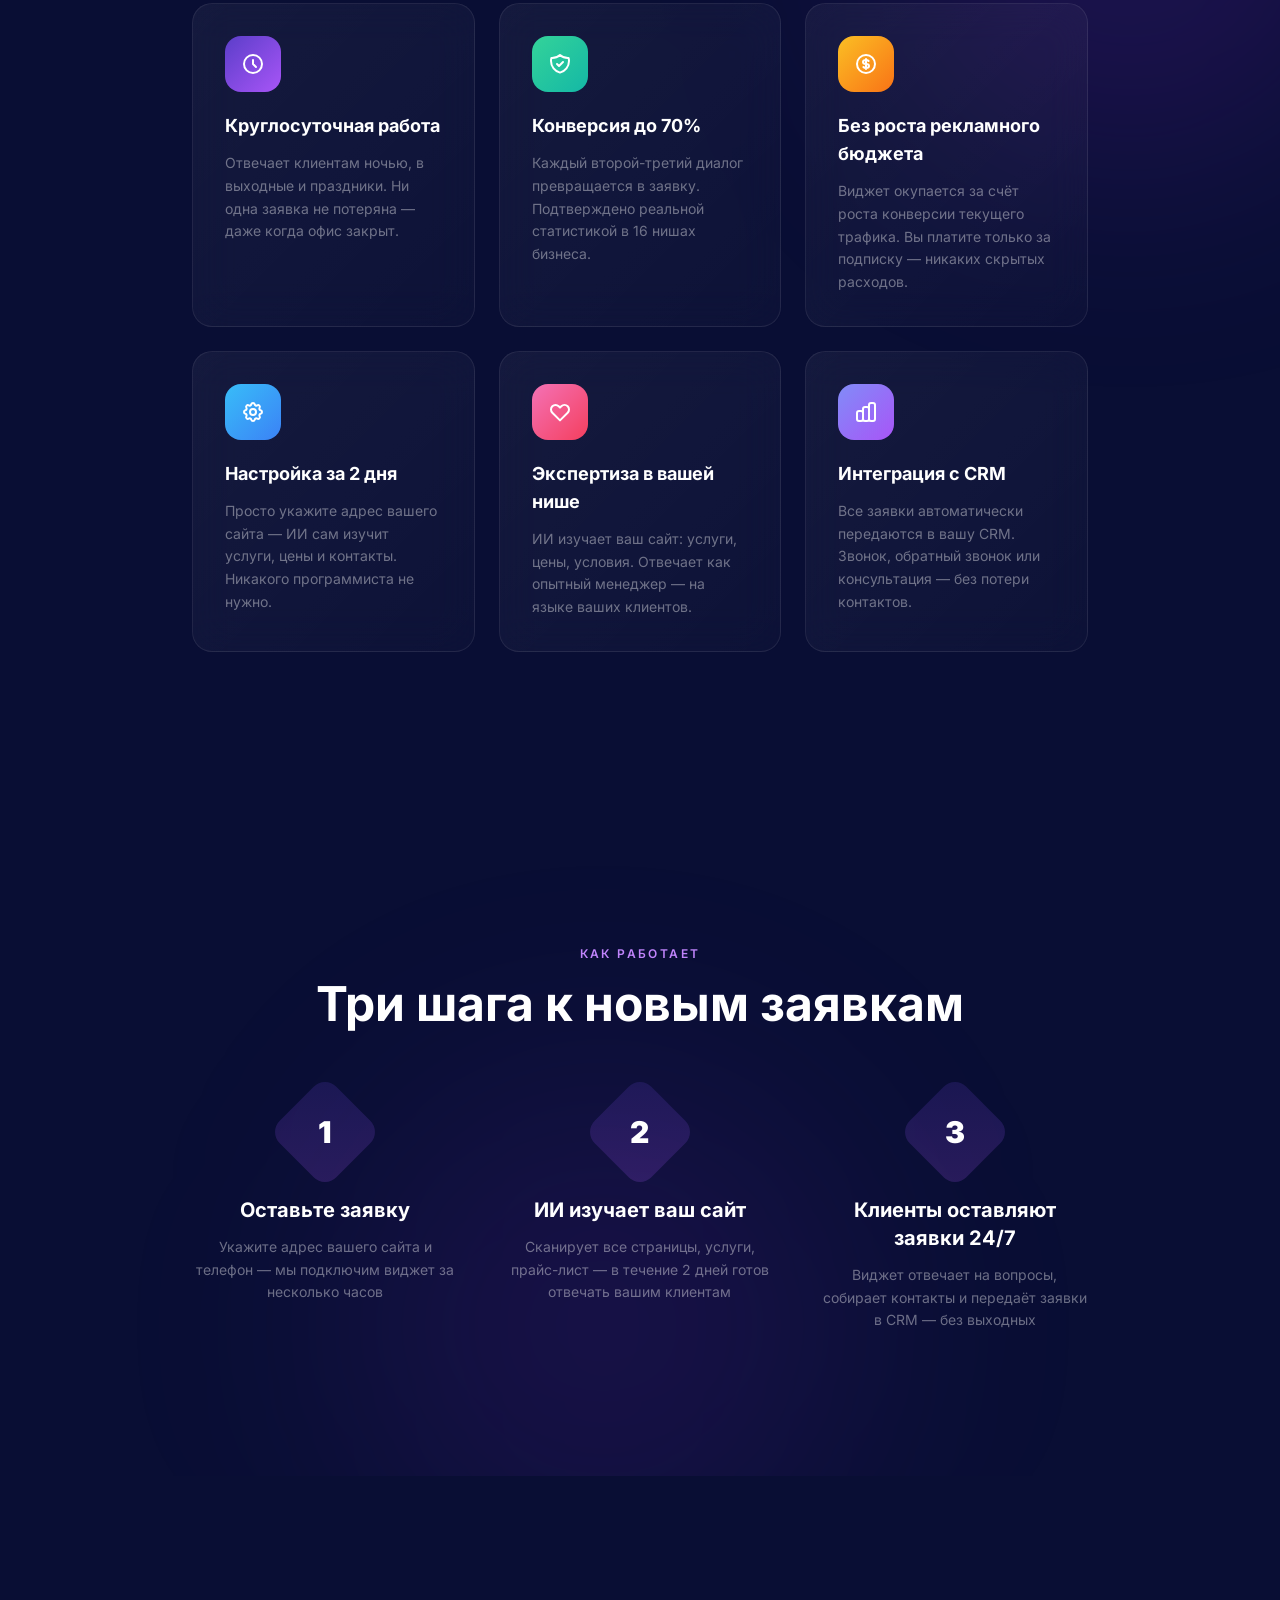
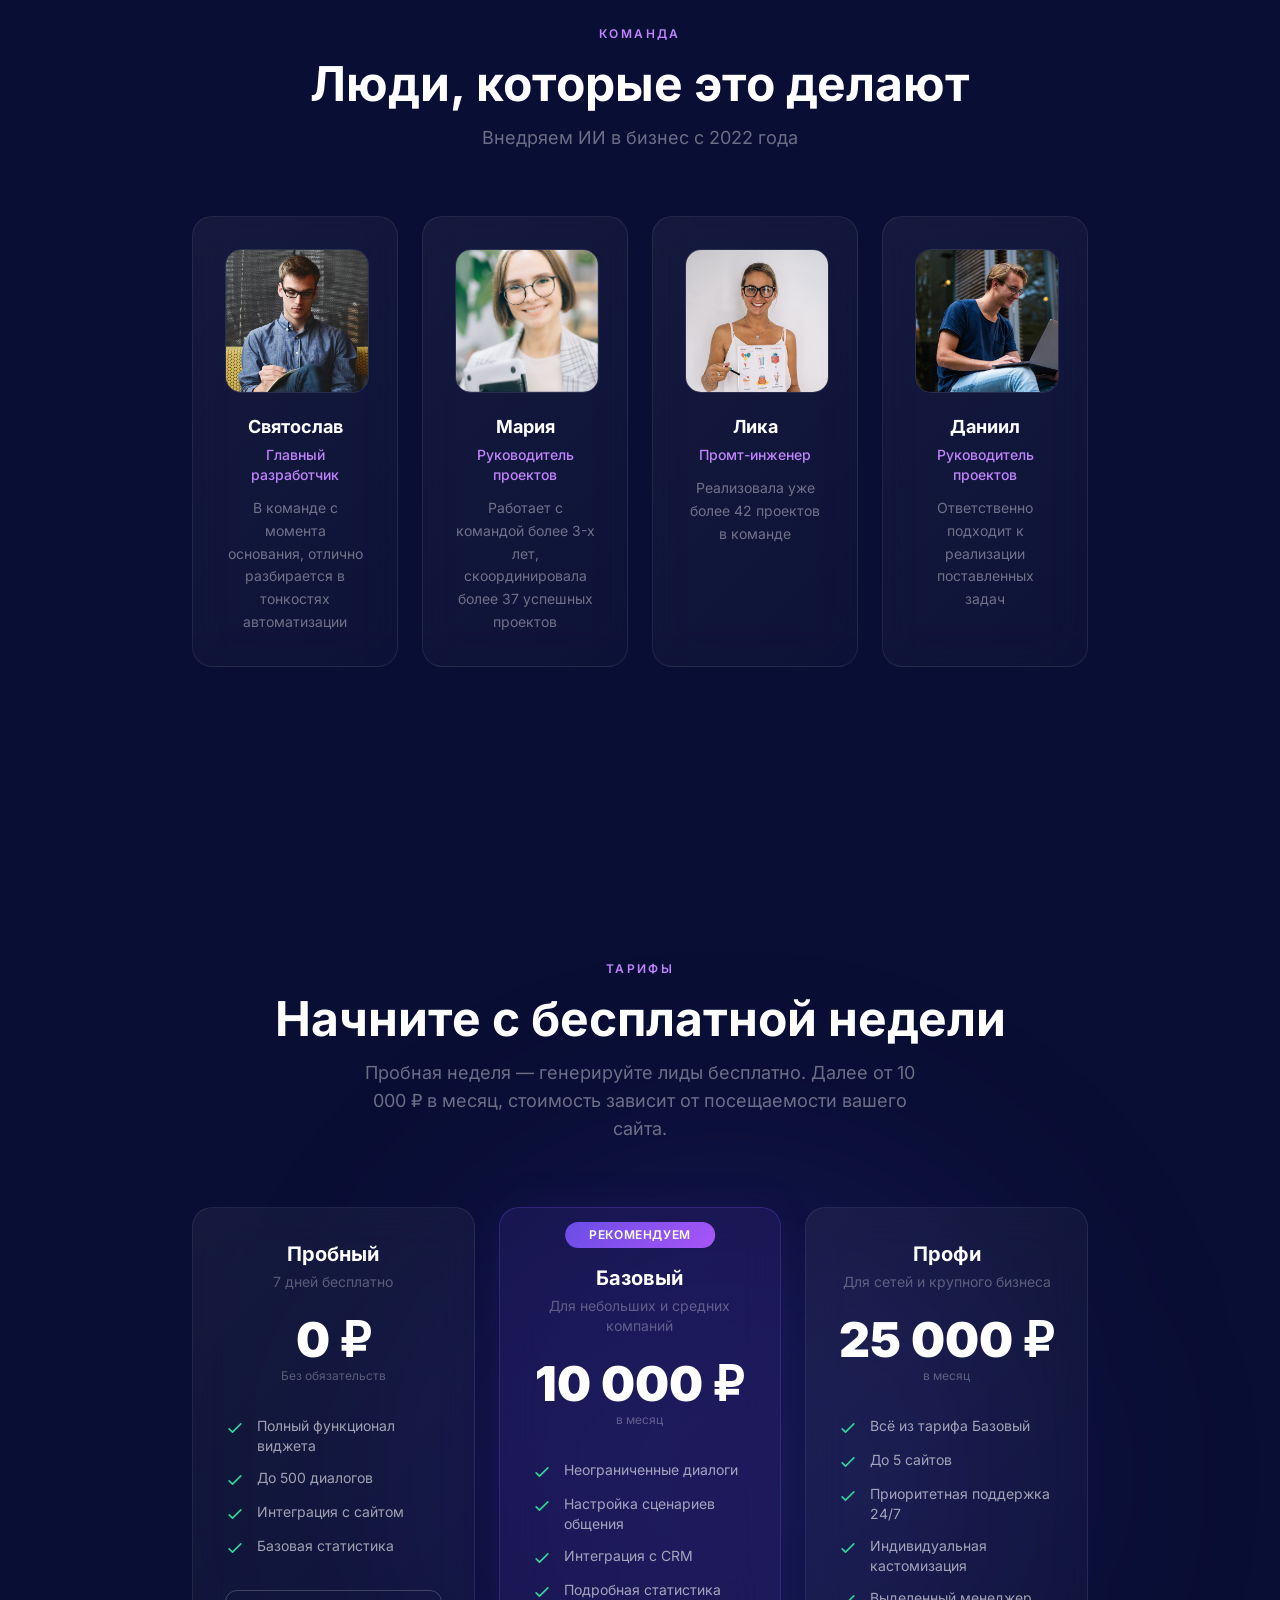
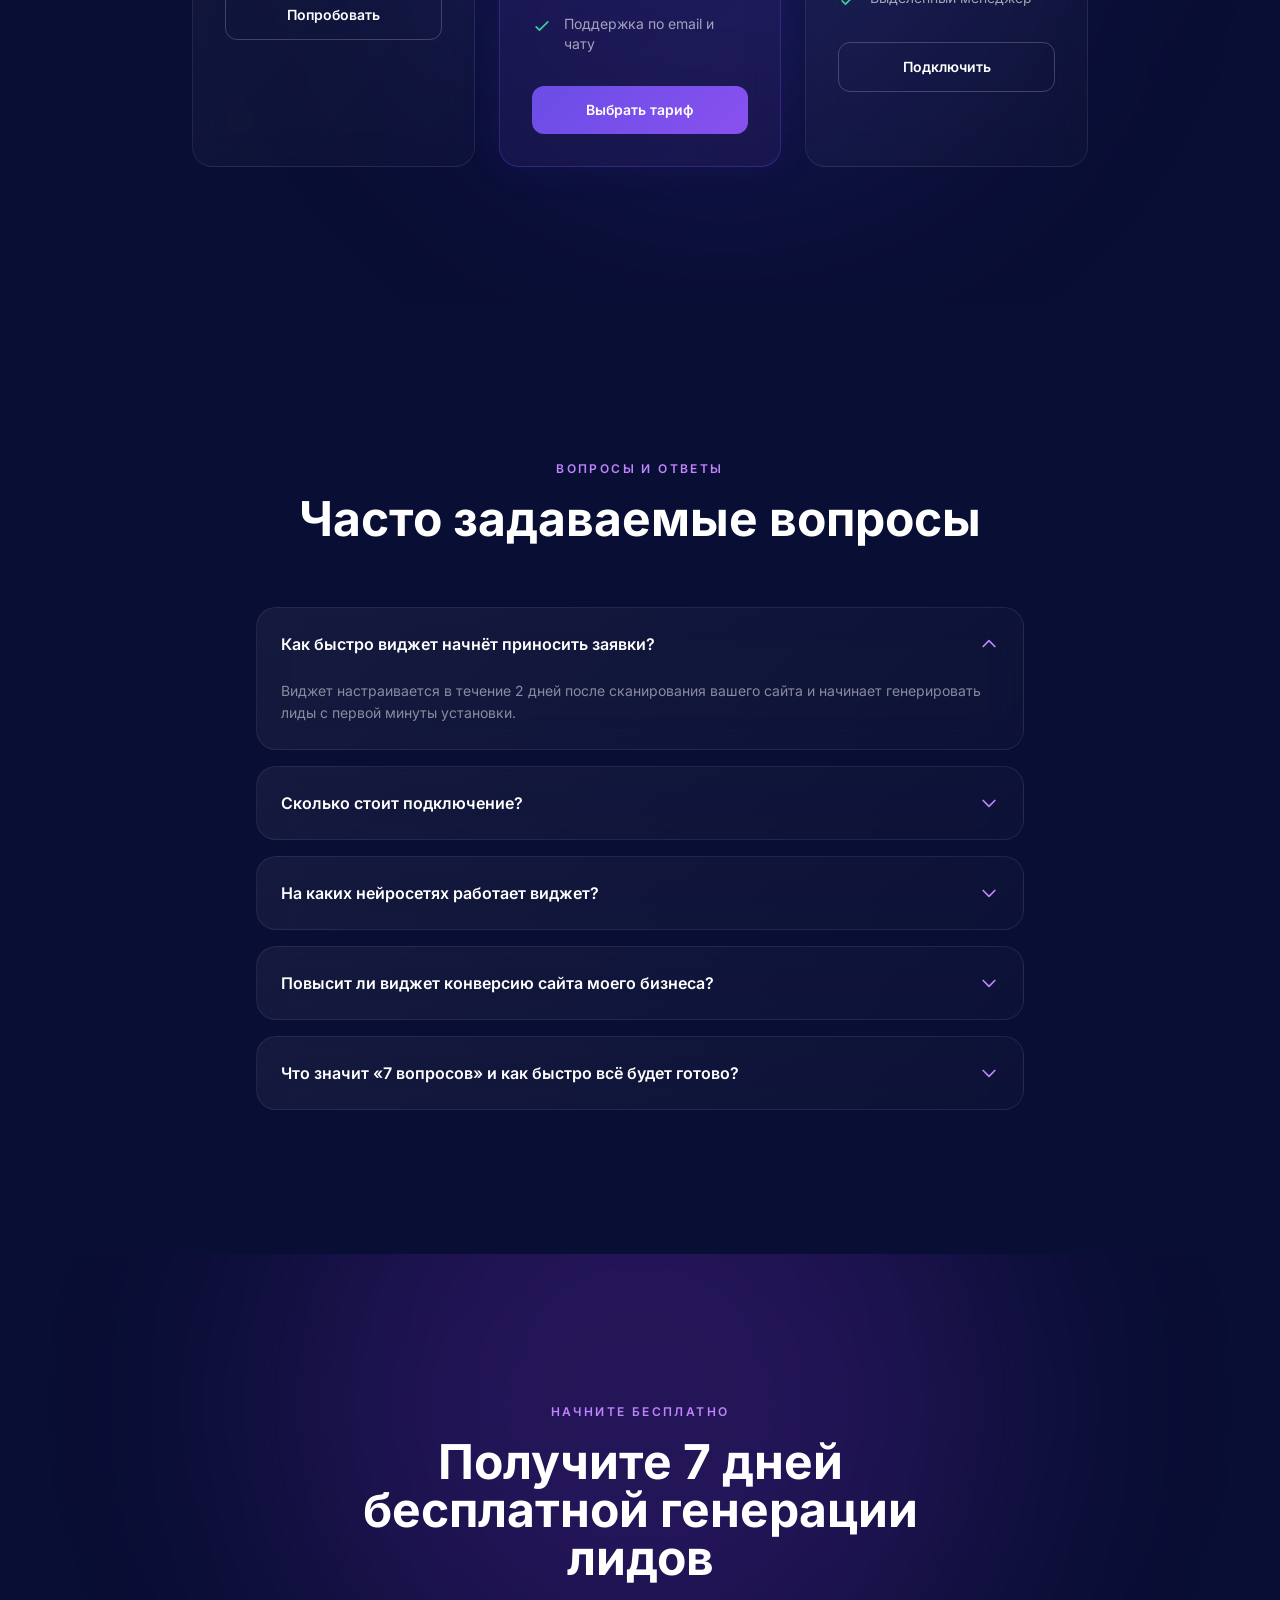
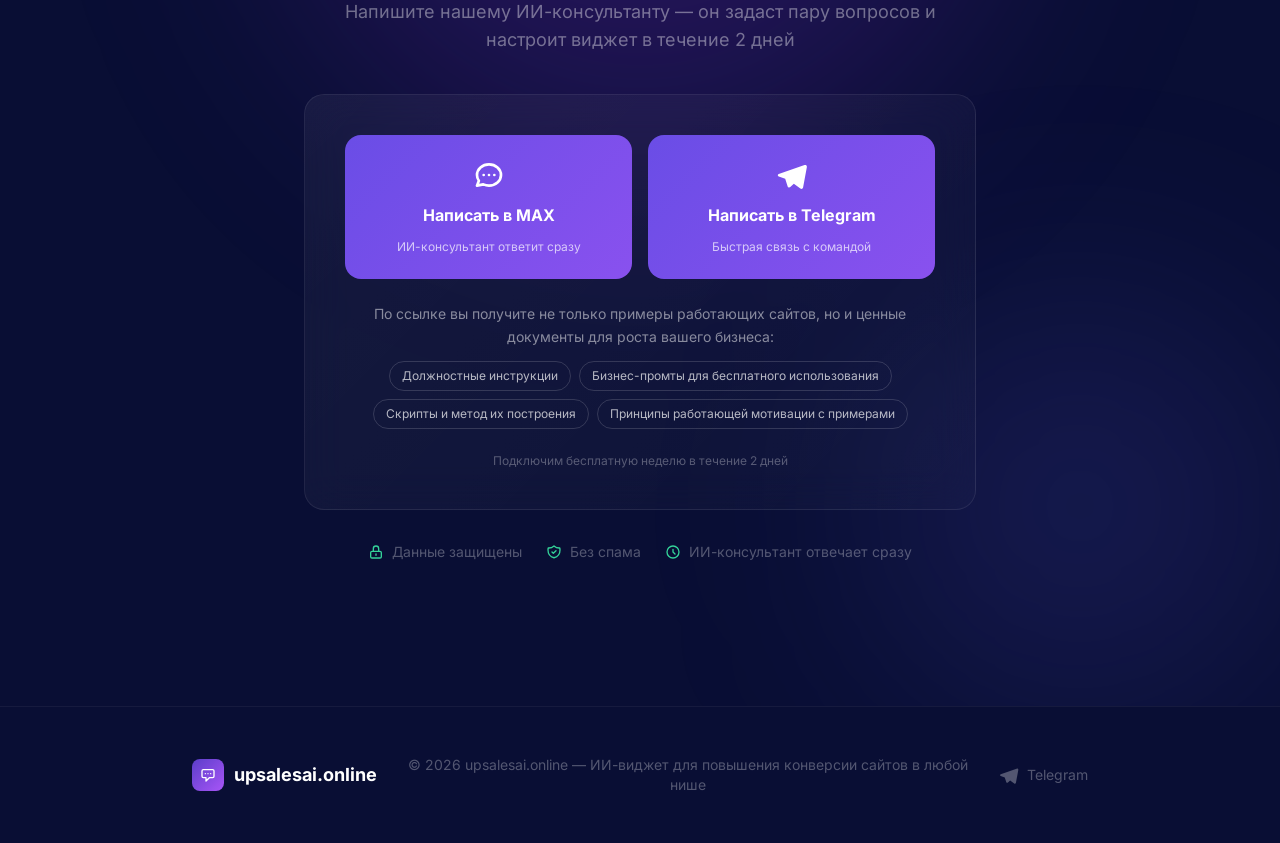
==== commit 2ade658f: "Site: demo video autoplays when in view, pauses when scrolled away, resumes from the same place; sou" ====
--- a/index.html
+++ b/index.html
@@ -340,8 +340,12 @@
 			box-shadow: 0 20px 40px rgba(91,62,201,0.3);
 		}
 
-		.vid-wrap { max-width: 960px; margin: 0 auto; border-radius: 20px; overflow: hidden; border: 1px solid rgba(255,255,255,0.1); box-shadow: 0 30px 80px rgba(0,0,0,0.35); background: #090E34; }
+		.vid-wrap { position: relative; max-width: 960px; margin: 0 auto; border-radius: 20px; overflow: hidden; border: 1px solid rgba(255,255,255,0.1); box-shadow: 0 30px 80px rgba(0,0,0,0.35); background: #090E34; }
 		.vid-wrap video { width: 100%; display: block; }
+		.vid-sound { position: absolute; left: 14px; bottom: 64px; z-index: 3; display: flex; align-items: center; gap: 8px; padding: 10px 16px; border-radius: 999px; background: rgba(9,14,52,0.86); border: 1px solid rgba(255,255,255,0.25); color: #fff; font: 600 14px/1 Inter, sans-serif; cursor: pointer; backdrop-filter: blur(6px); }
+		.vid-sound[hidden] { display: none; }
+		.vid-sound svg { width: 18px; height: 18px; }
+		.vid-sound:hover { background: rgba(106,77,230,0.95); }
 		.vid-mobile { display: none; max-width: 400px; }
 		@media (max-width: 767px) { .vid-desktop { display: none; } .vid-mobile { display: block; } }
 		#sticky-cta { display: none; }
@@ -1351,5 +1355,39 @@
 		})();
 	</script>
 
+	<script>
+		// Ролик: запуск, когда блок виден на экране; пауза, когда ушли; продолжение с того же места, когда вернулись.
+		// Браузеры не разрешают автозапуск со звуком без действия посетителя: тогда ролик идёт без звука, поверх кнопка «Включить звук».
+		(function() {
+			document.querySelectorAll('.vid-wrap').forEach(function(w) {
+				var v = w.querySelector('video'); if (!v) return;
+				var btn = document.createElement('button');
+				btn.type = 'button'; btn.className = 'vid-sound'; btn.hidden = true; btn.setAttribute('aria-label', 'Включить звук');
+				btn.innerHTML = '<svg viewBox="0 0 24 24" fill="none" stroke="currentColor" stroke-width="2" stroke-linecap="round" stroke-linejoin="round"><path d="M11 5L6 9H3v6h3l5 4V5z"></path><path d="M15.5 8.5a5 5 0 010 7M18.5 5.5a9 9 0 010 13"></path></svg><span>Включить звук</span>';
+				w.appendChild(btn);
+				var userPaused = false, autoPaused = false, finished = false;
+				function syncBtn() { btn.hidden = !(v.muted && !v.paused); }
+				btn.addEventListener('click', function() { v.muted = false; v.volume = 1; if (v.paused) { var p = v.play(); if (p && p.catch) p.catch(function() {}); } syncBtn(); });
+				v.addEventListener('volumechange', syncBtn);
+				v.addEventListener('play', function() { userPaused = false; syncBtn(); });
+				v.addEventListener('pause', function() { if (autoPaused) { autoPaused = false; } else if (!v.ended) { userPaused = true; } syncBtn(); });
+				v.addEventListener('ended', function() { finished = true; syncBtn(); });
+				function start() {
+					if (userPaused || finished || !v.paused) return;
+					v.muted = false;
+					var p = v.play();
+					if (p && p.catch) p.catch(function() { v.muted = true; var q = v.play(); if (q && q.catch) q.catch(function() {}); });
+				}
+				function stop() { if (!v.paused) { autoPaused = true; v.pause(); } }
+				new IntersectionObserver(function(entries) {
+					entries.forEach(function(e) {
+						if (e.intersectionRatio >= 0.6) start();
+						else if (e.intersectionRatio < 0.25) stop();
+					});
+				}, { threshold: [0, 0.25, 0.6] }).observe(w);
+			});
+		})();
+	</script>
+
 </body>
 </html>
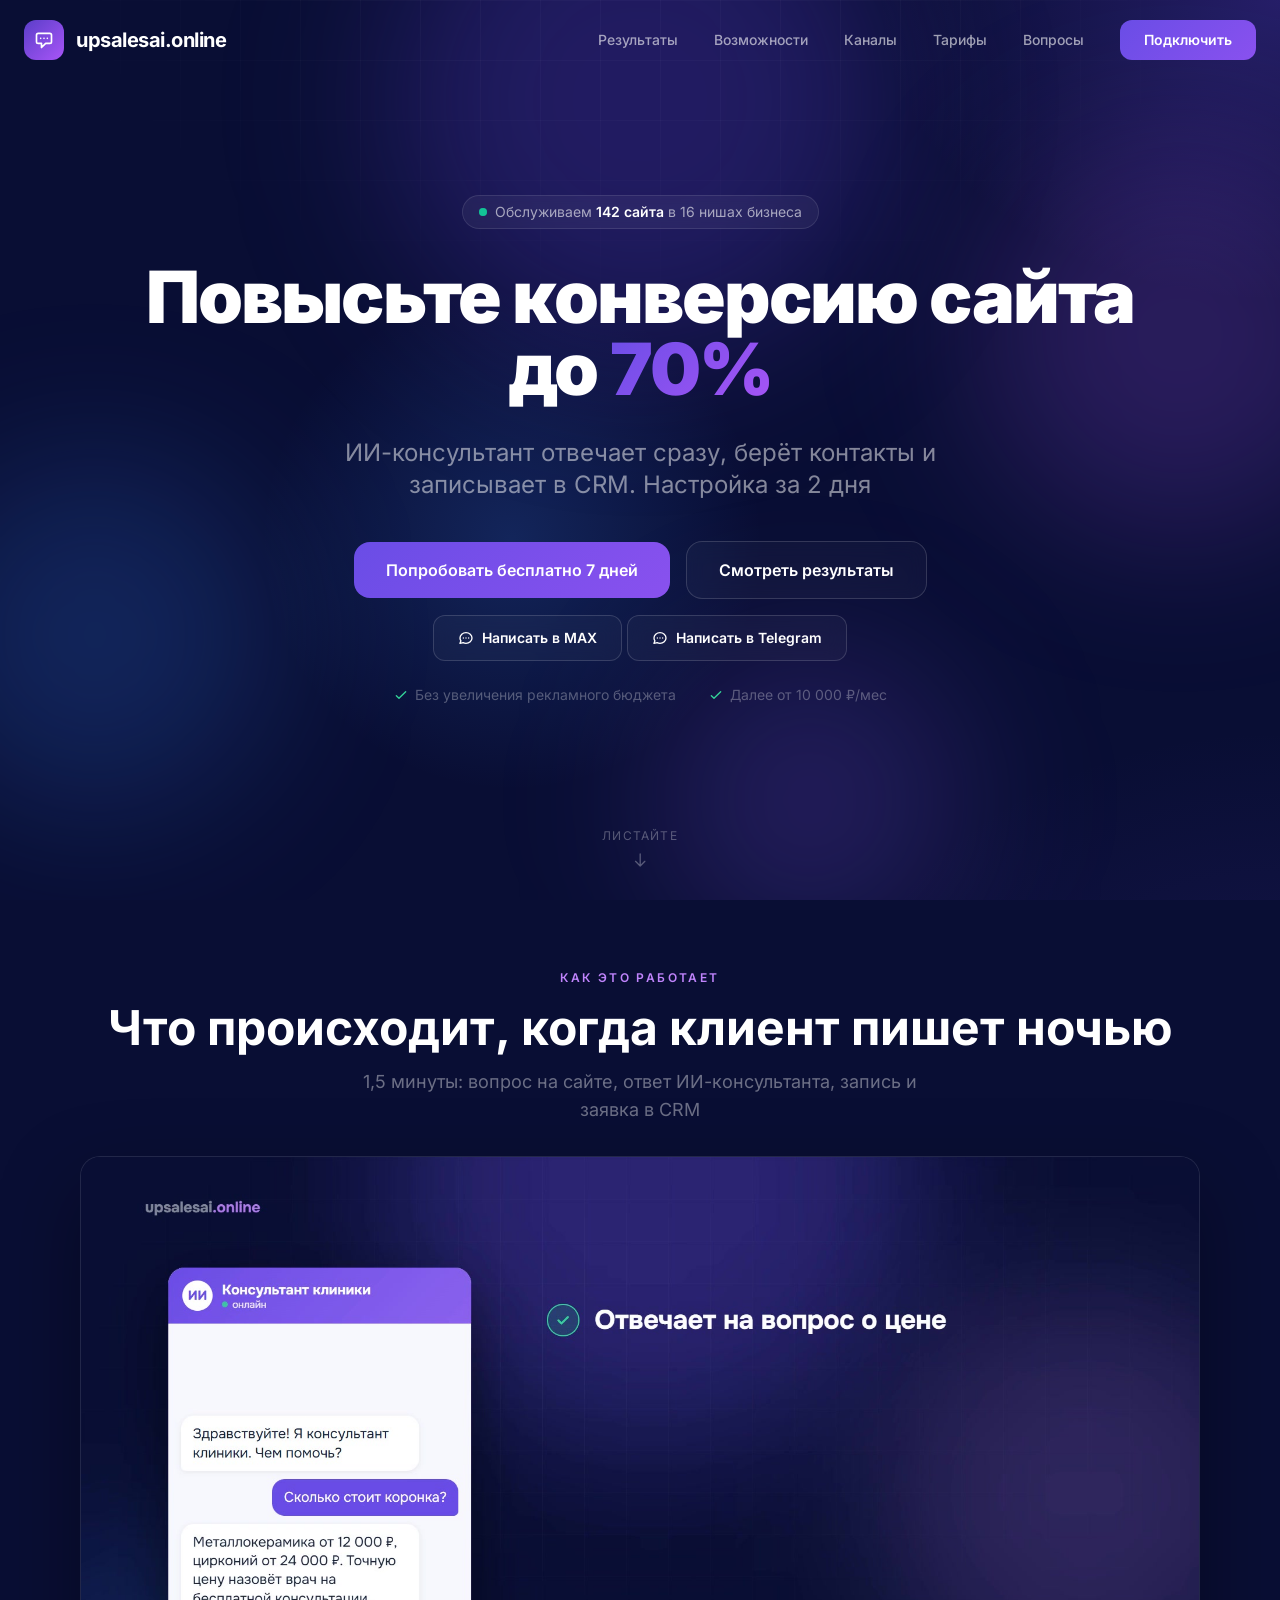
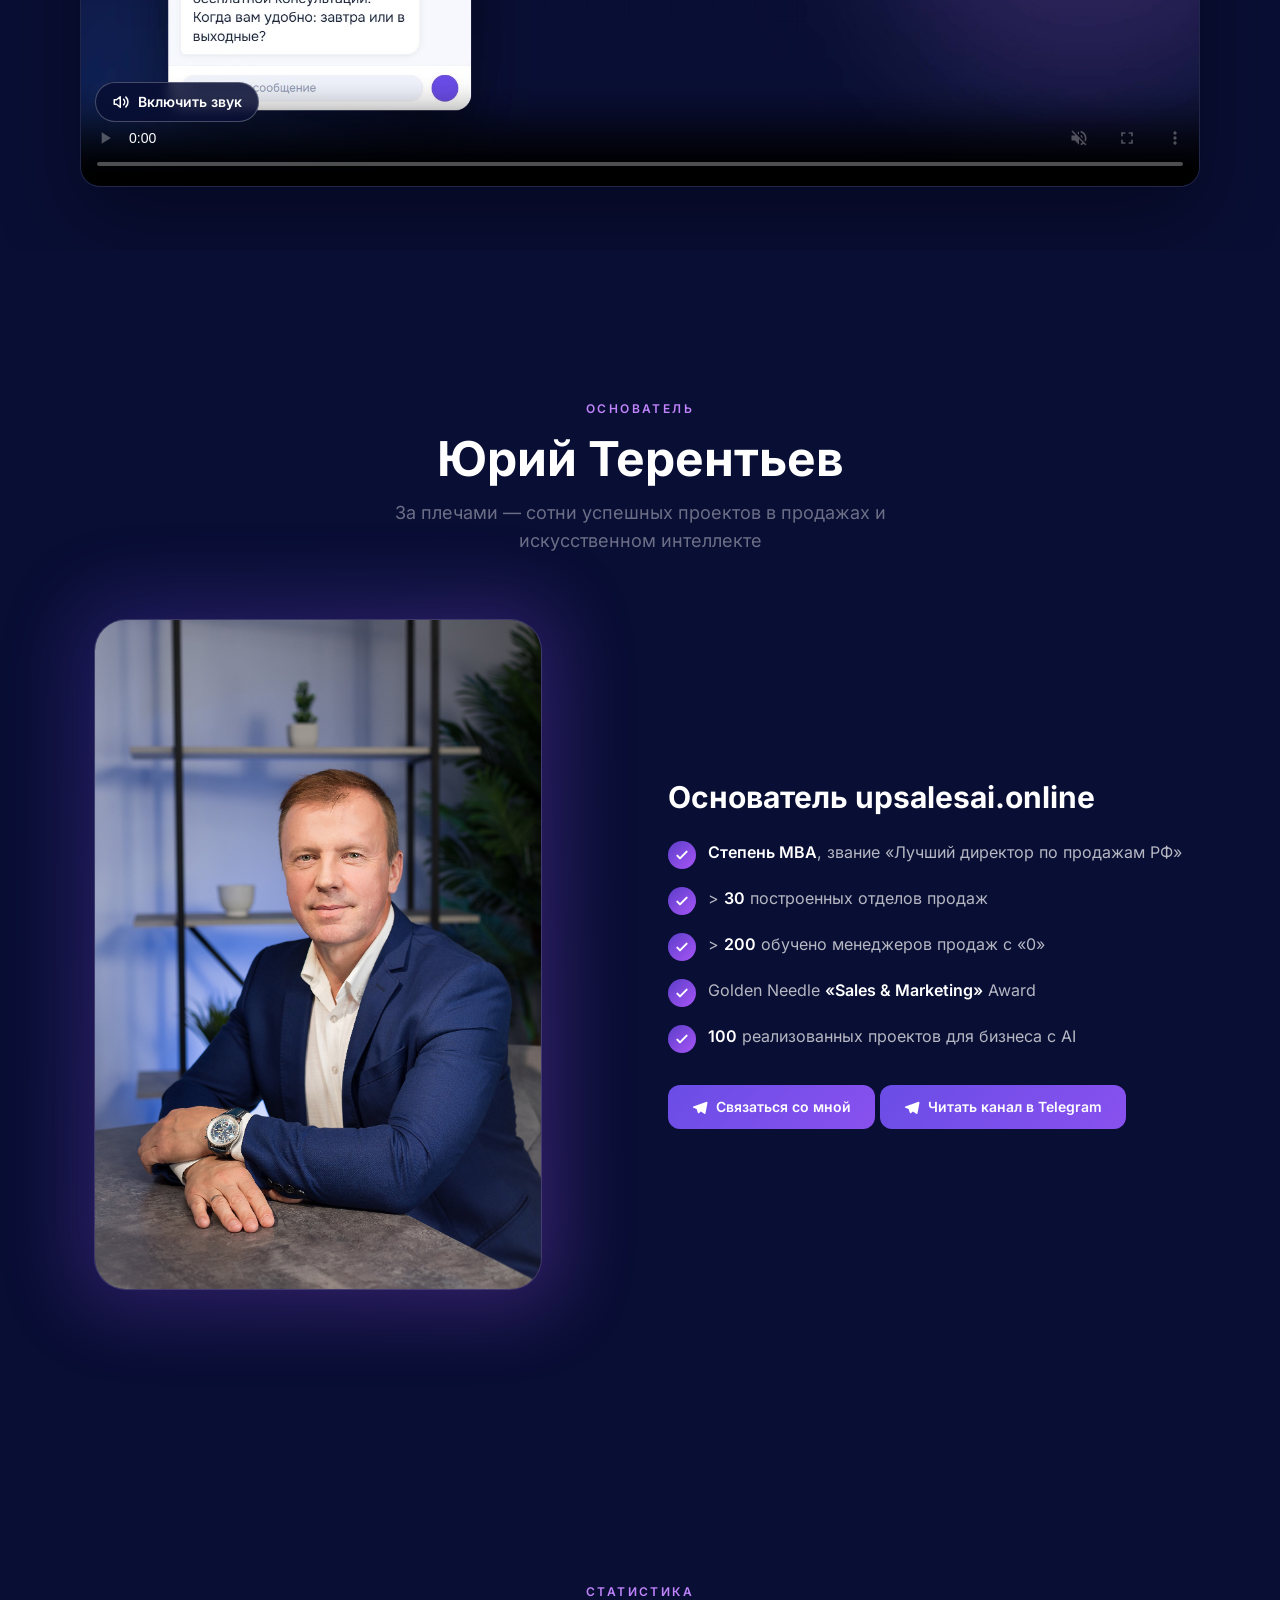
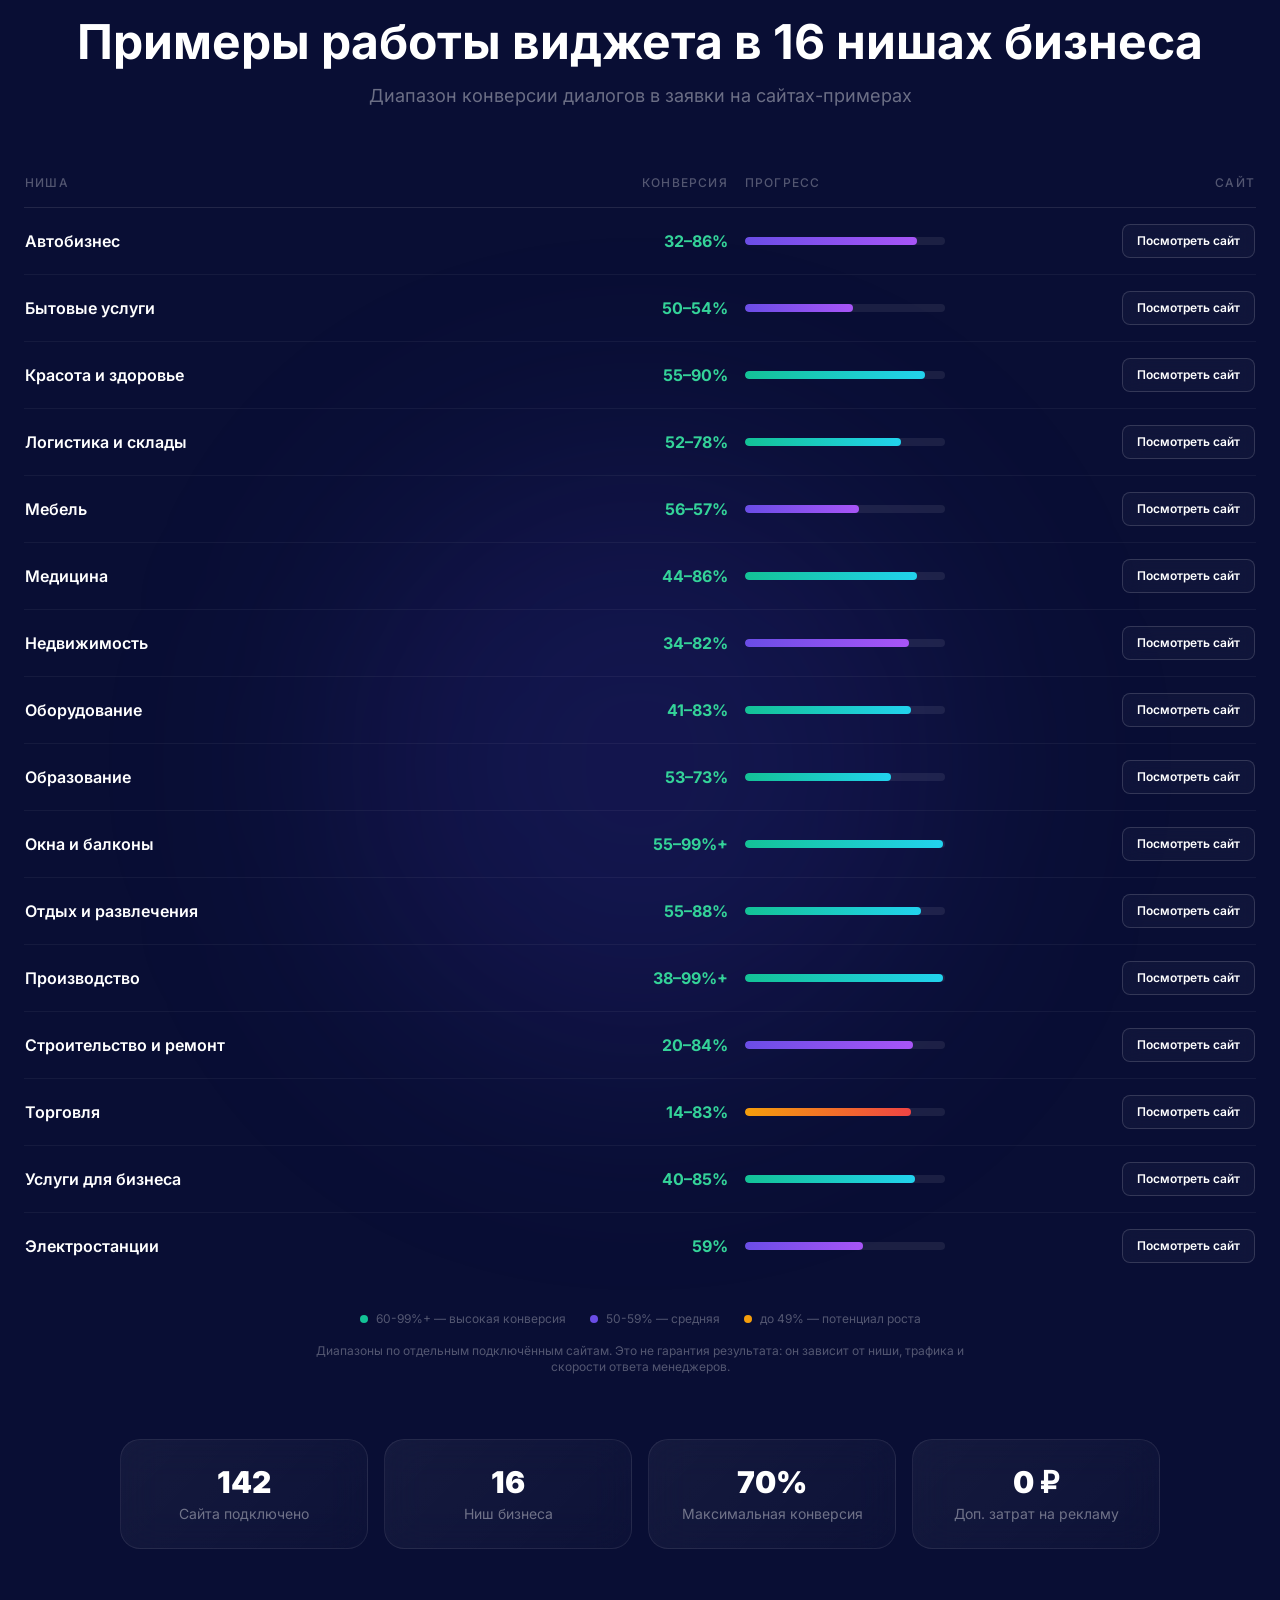
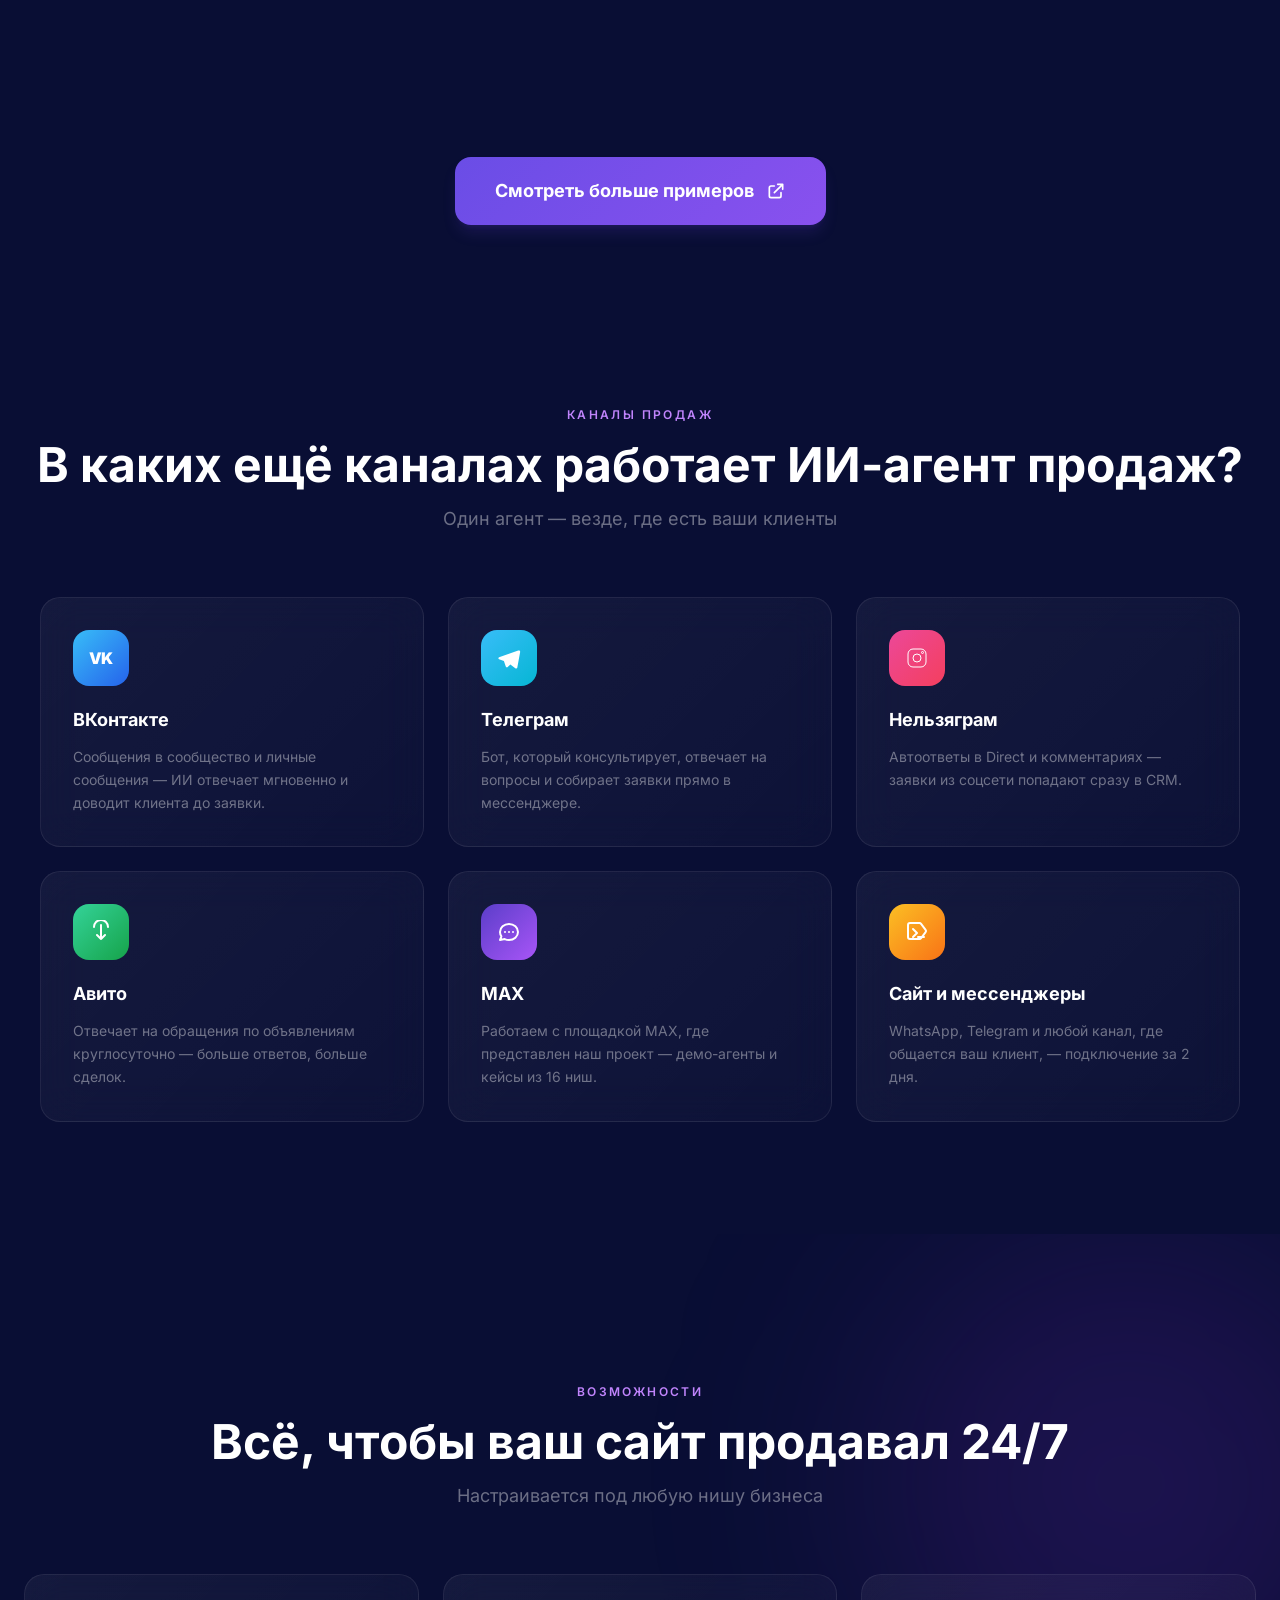
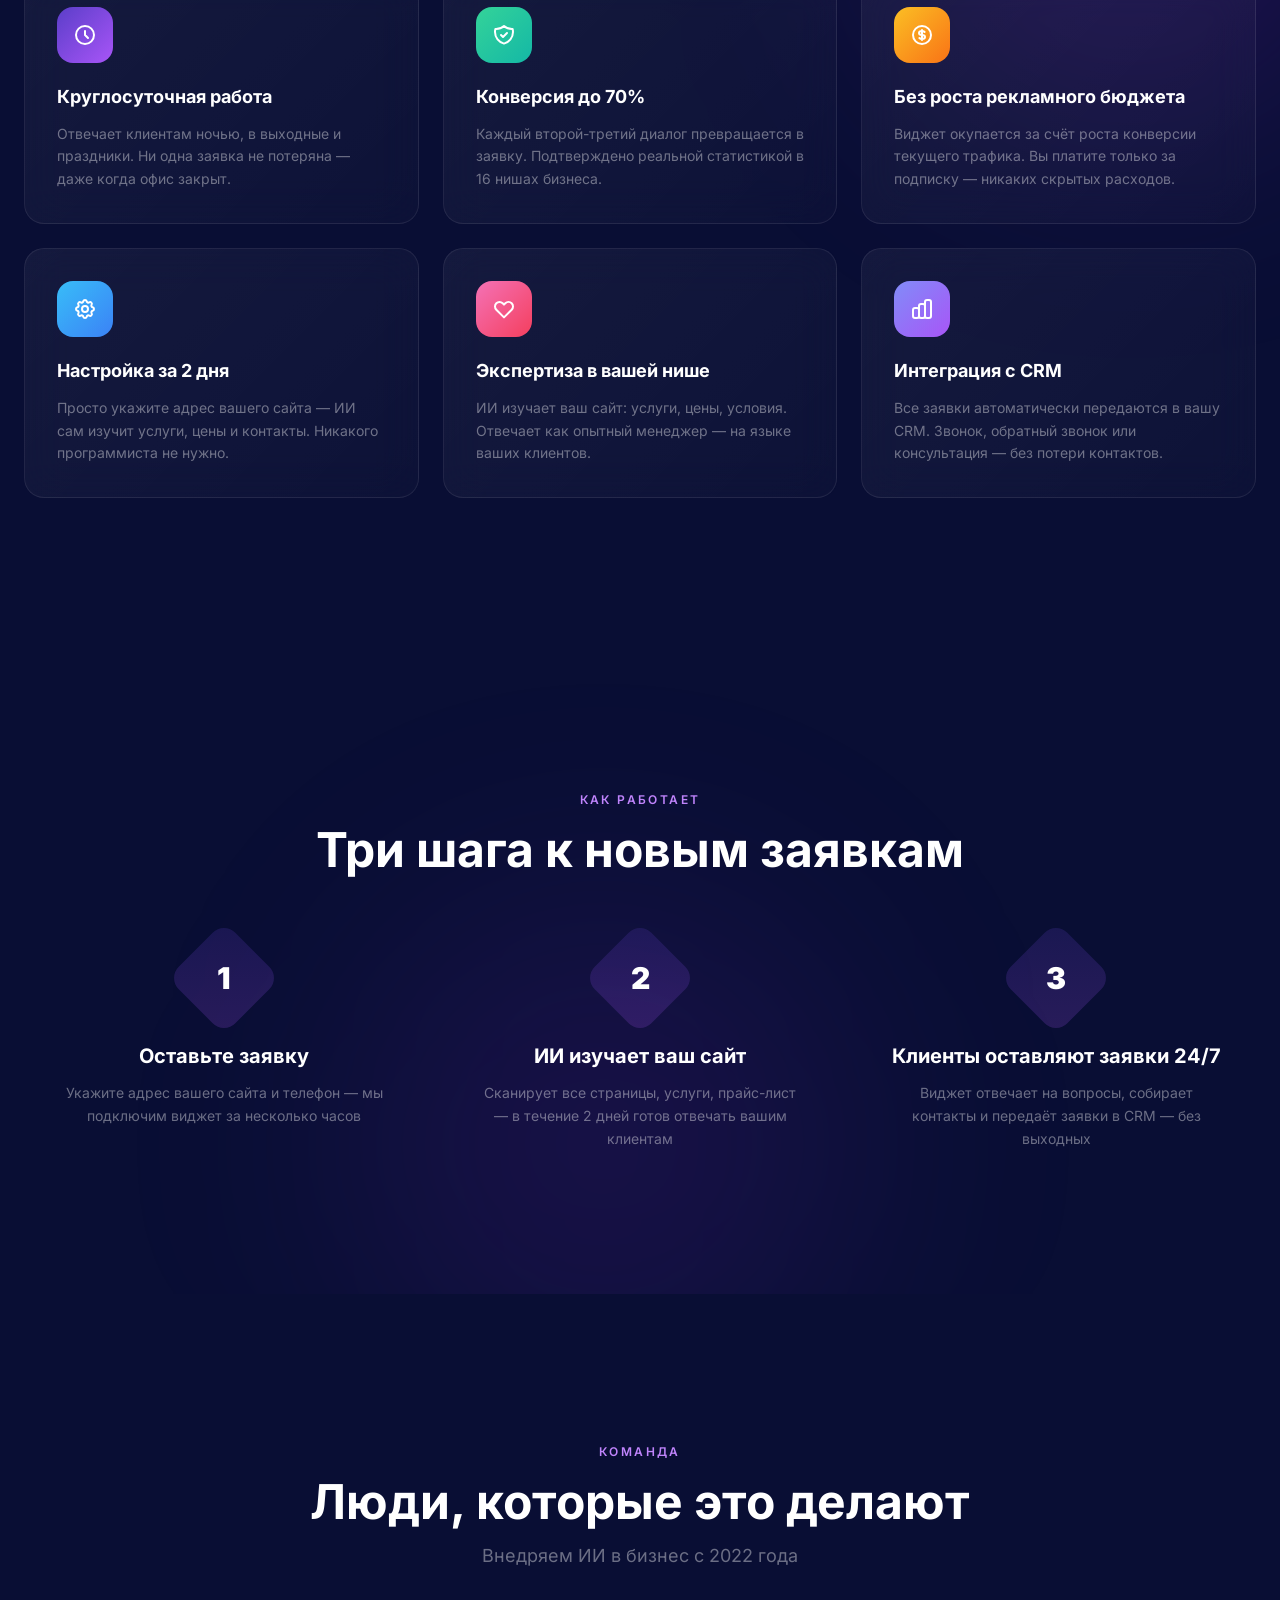
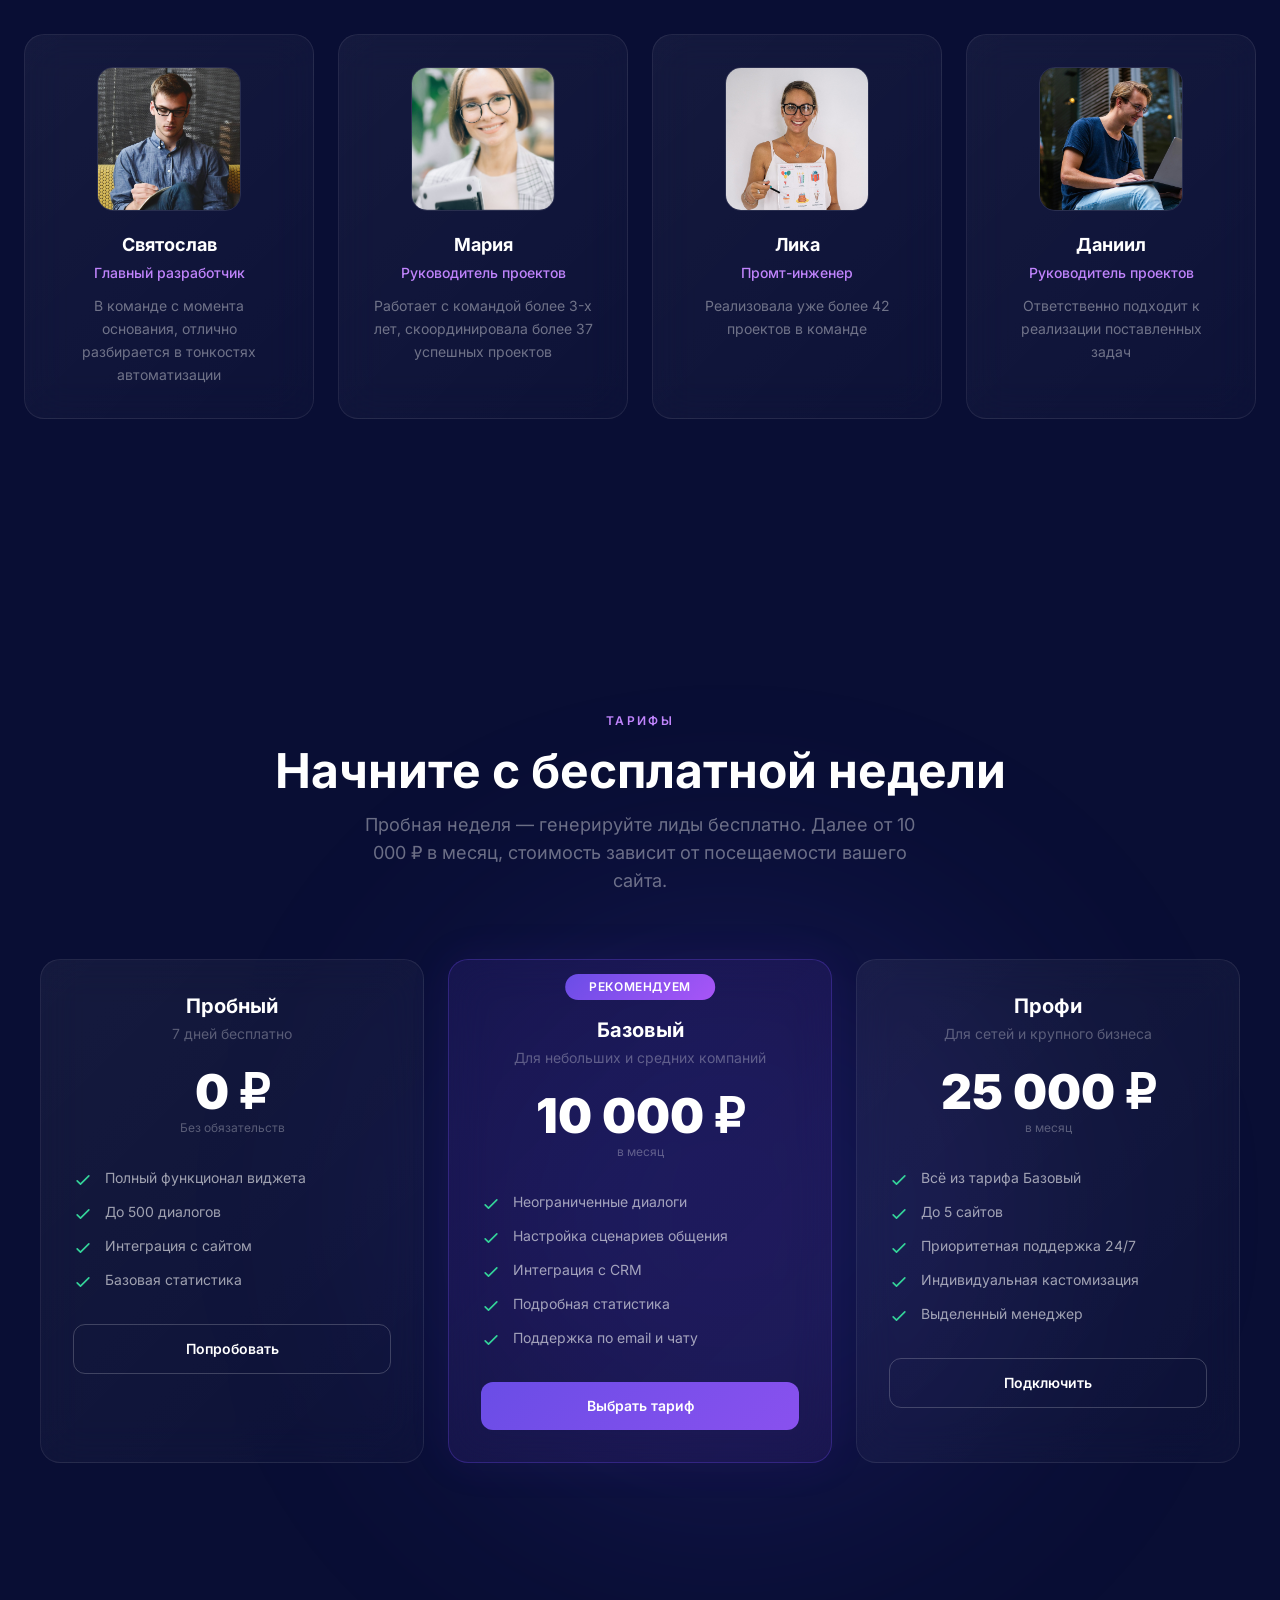
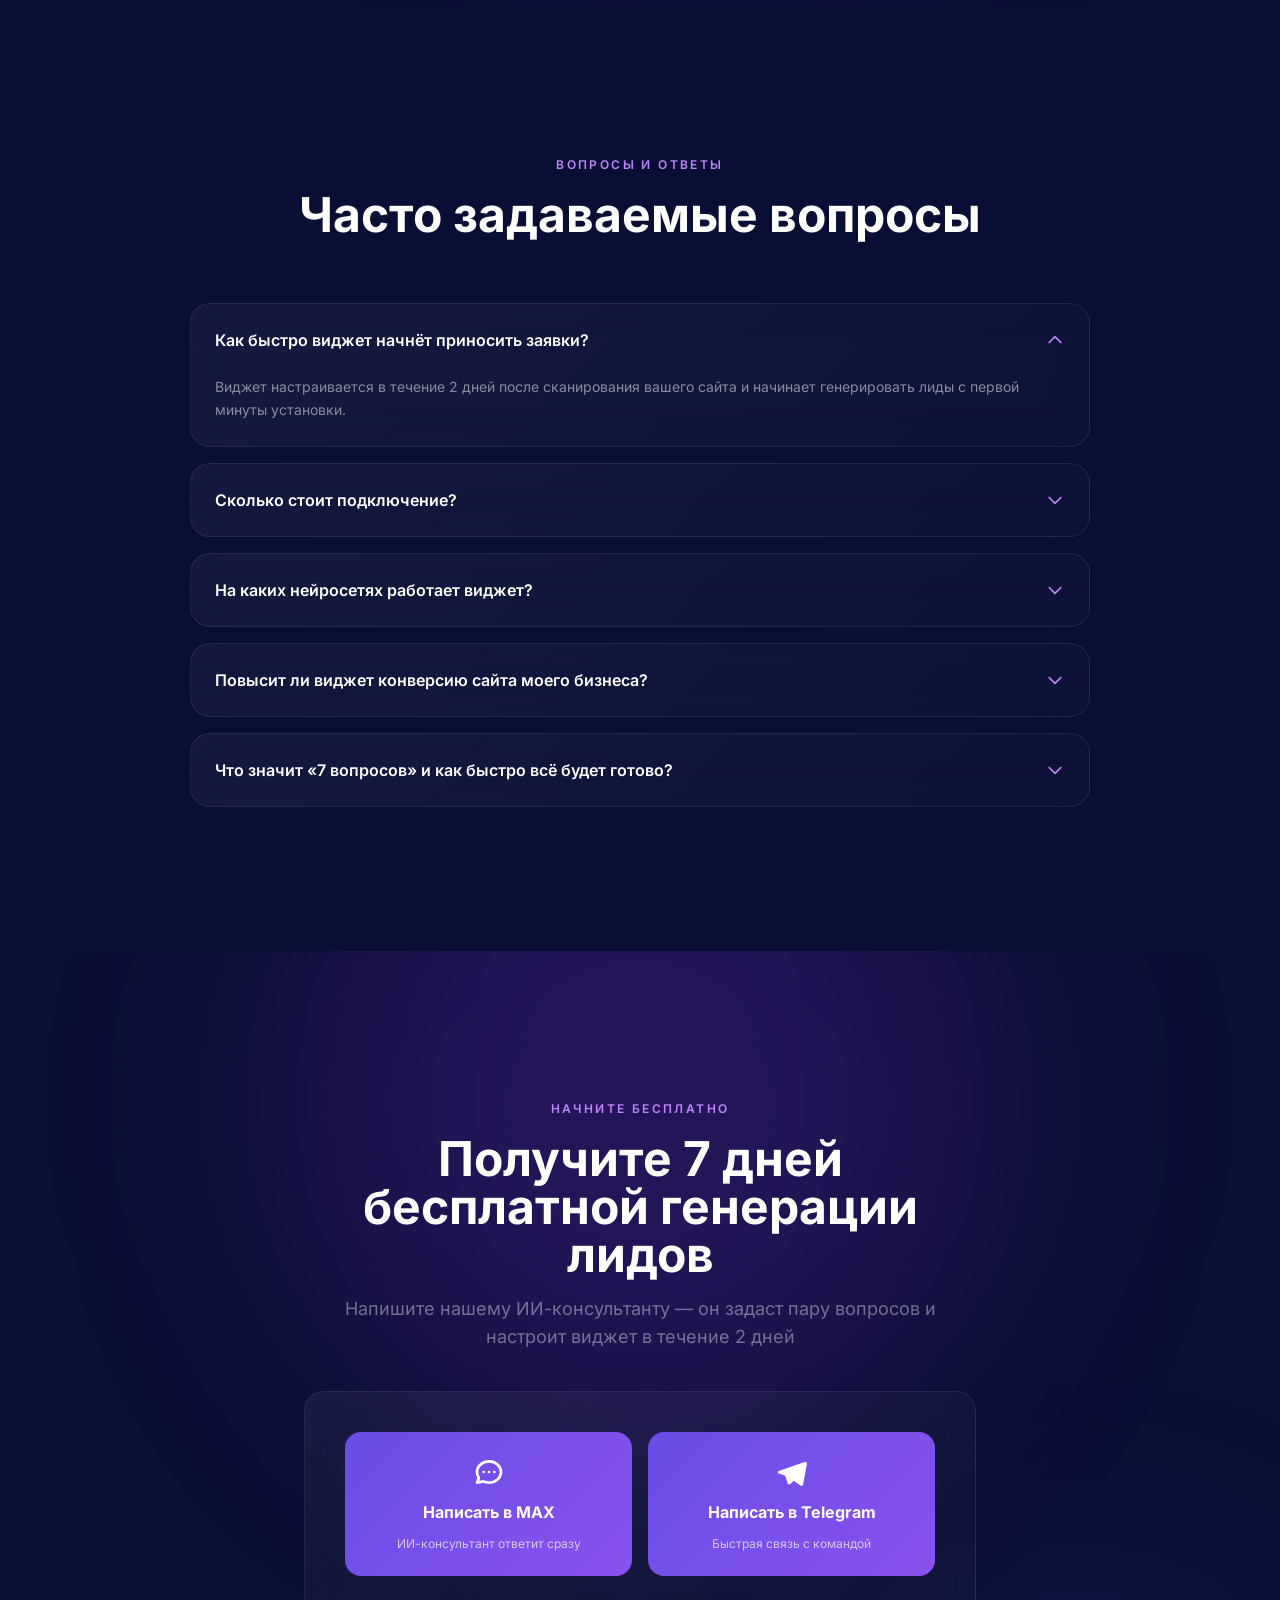
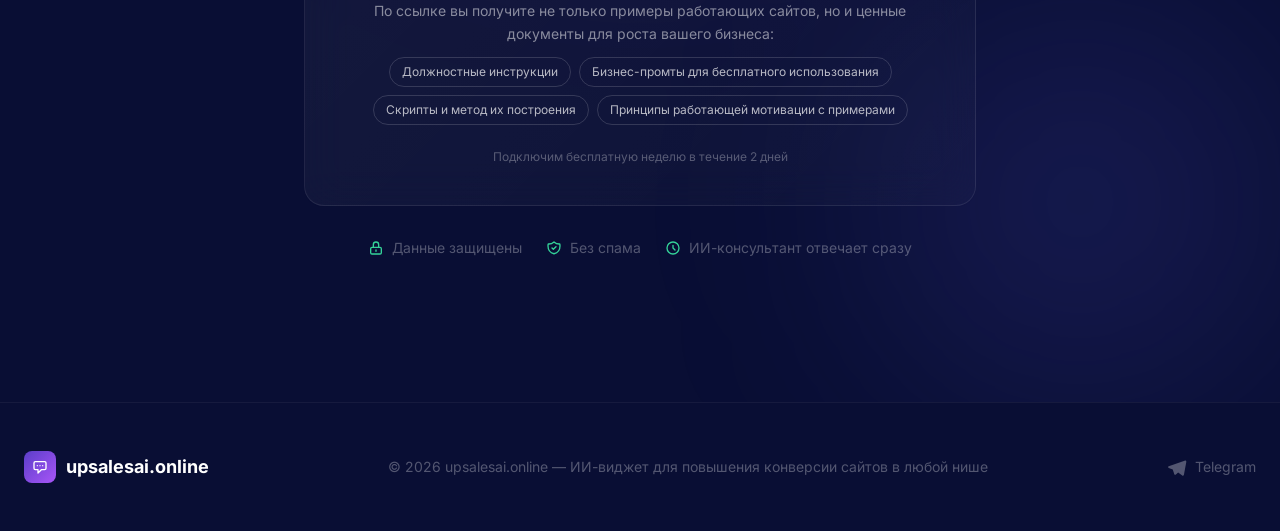
==== commit a30b64a8: "Site: wider layout on large desktop screens, content no longer squeezed to the center Co-Authored-By" ====
--- a/index.html
+++ b/index.html
@@ -440,6 +440,9 @@
 					radial-gradient(600px 400px at 50% 70%, rgba(91,62,201,0.15), transparent 50%);
 			}
 		}
+		/* Широкие экраны: контент не сжимается к центру */
+		@media (min-width: 1280px) { .container { max-width: 1440px; padding-left: 56px !important; padding-right: 56px !important; } .vid-wrap { max-width: 1120px; } [class*="xl:px-[15%]"] { padding-left: 24px !important; padding-right: 24px !important; } #video .container { padding-left: 56px !important; padding-right: 56px !important; } section h1 + p { max-width: 860px; } .max-w-6xl { max-width: 1344px; } .max-w-5xl { max-width: 1200px; } .max-w-4xl { max-width: 1040px; } .max-w-3xl { max-width: 900px; } }
+		@media (min-width: 1920px) { .container { max-width: 1600px; } .vid-wrap { max-width: 1280px; } }
 	</style>
 <!-- Yandex.Metrika counter -->
 <script type="text/javascript">
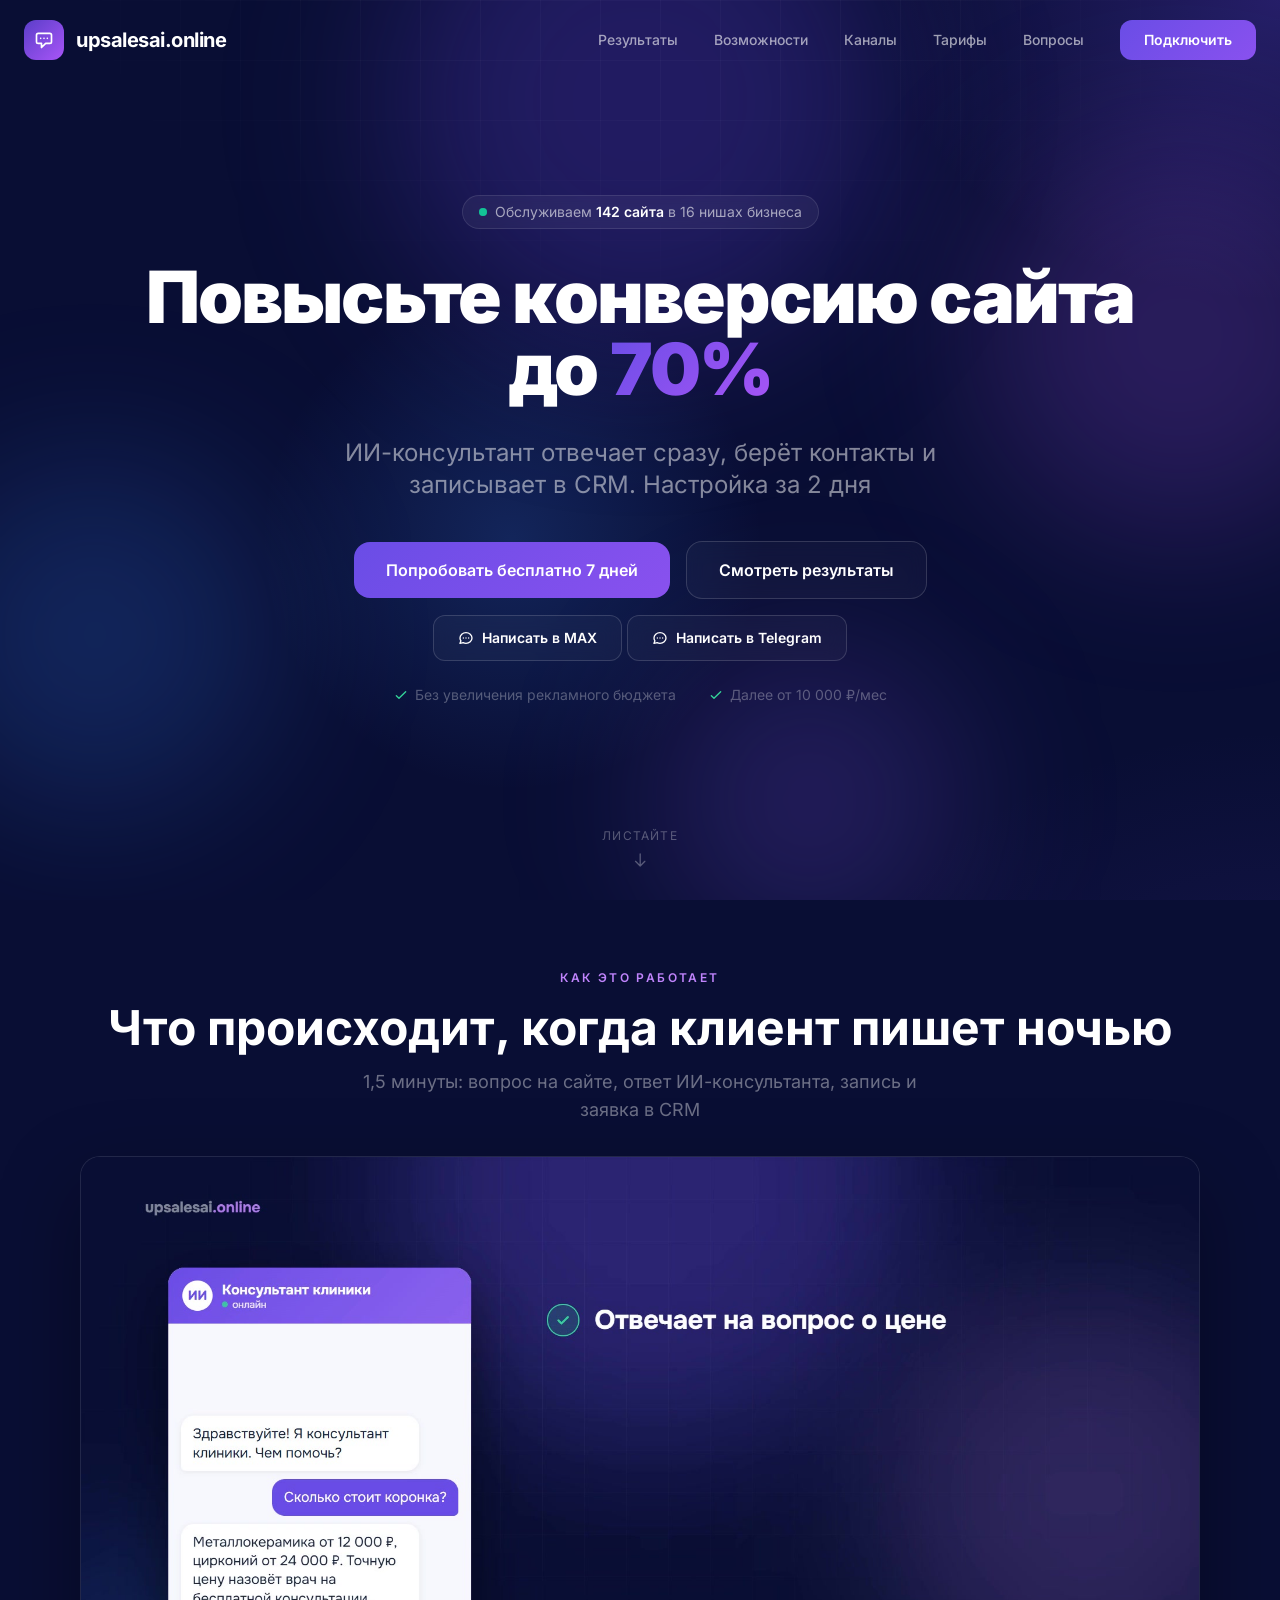
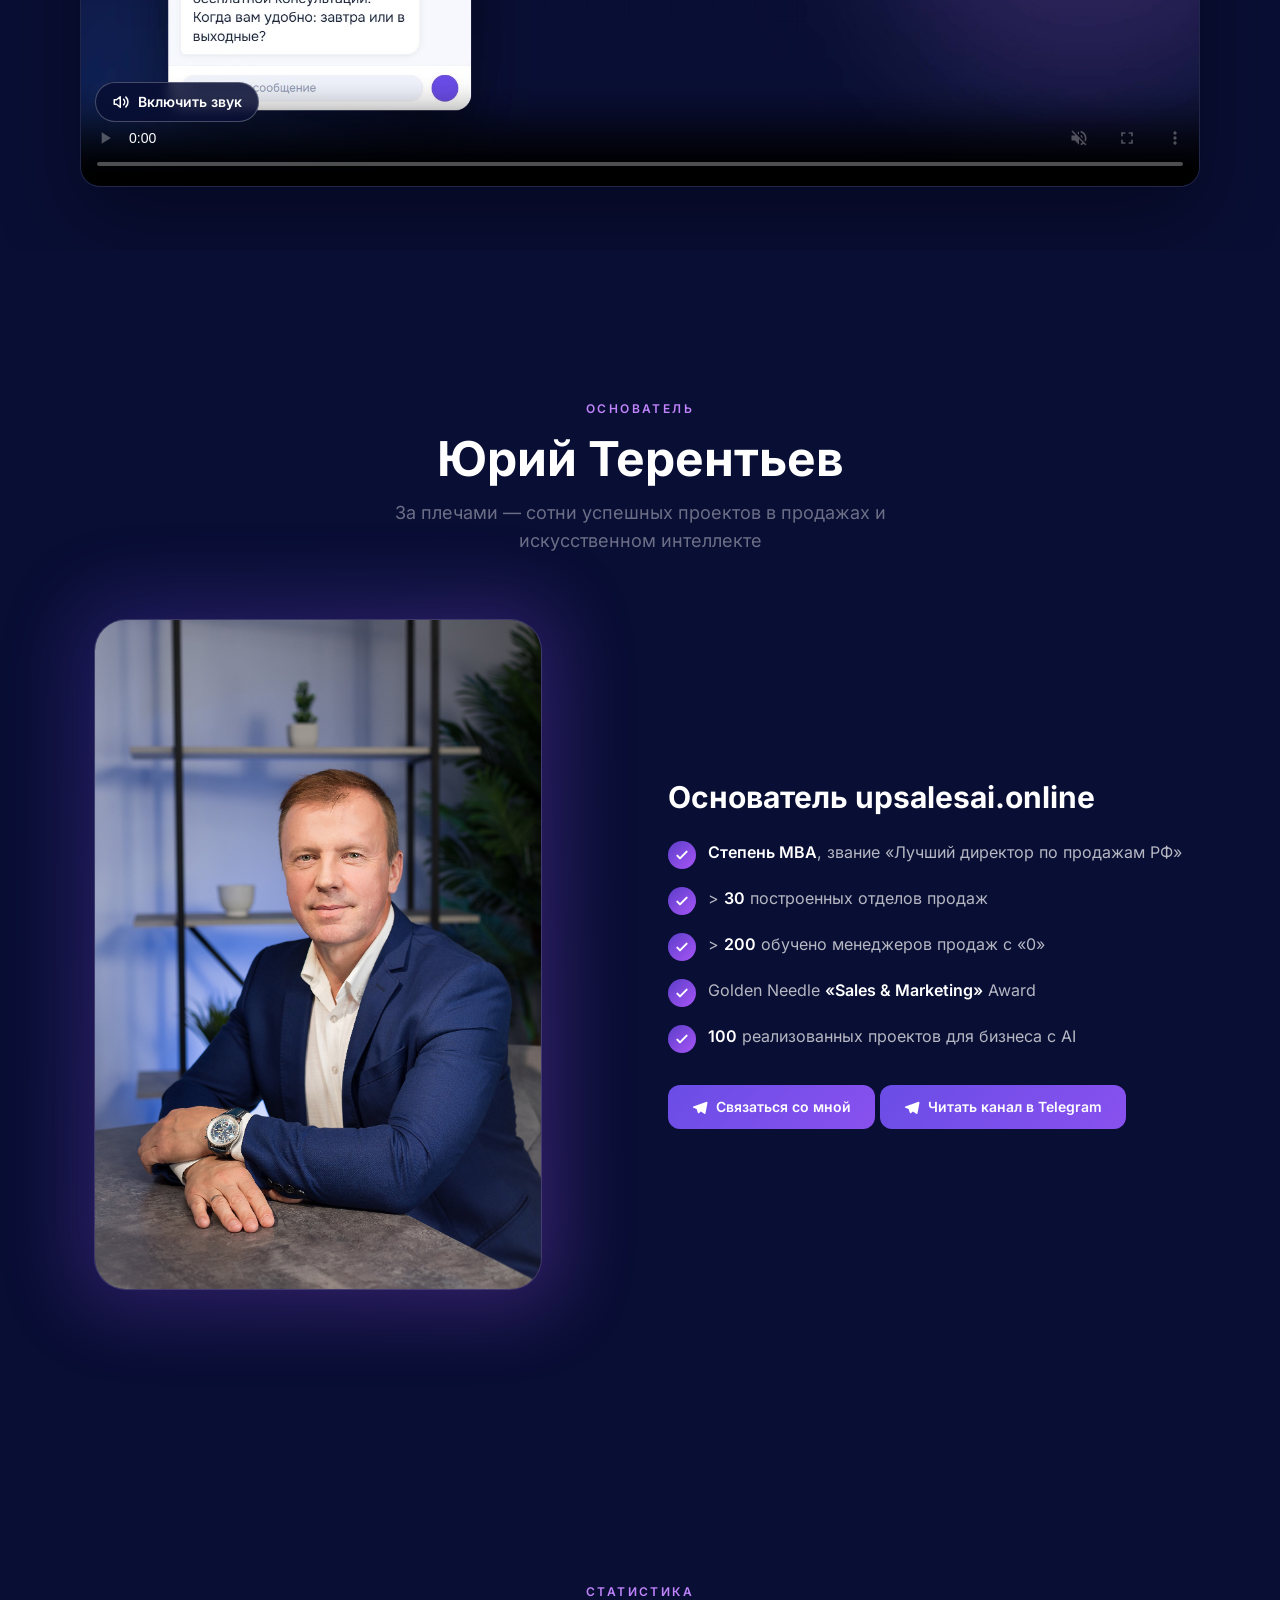
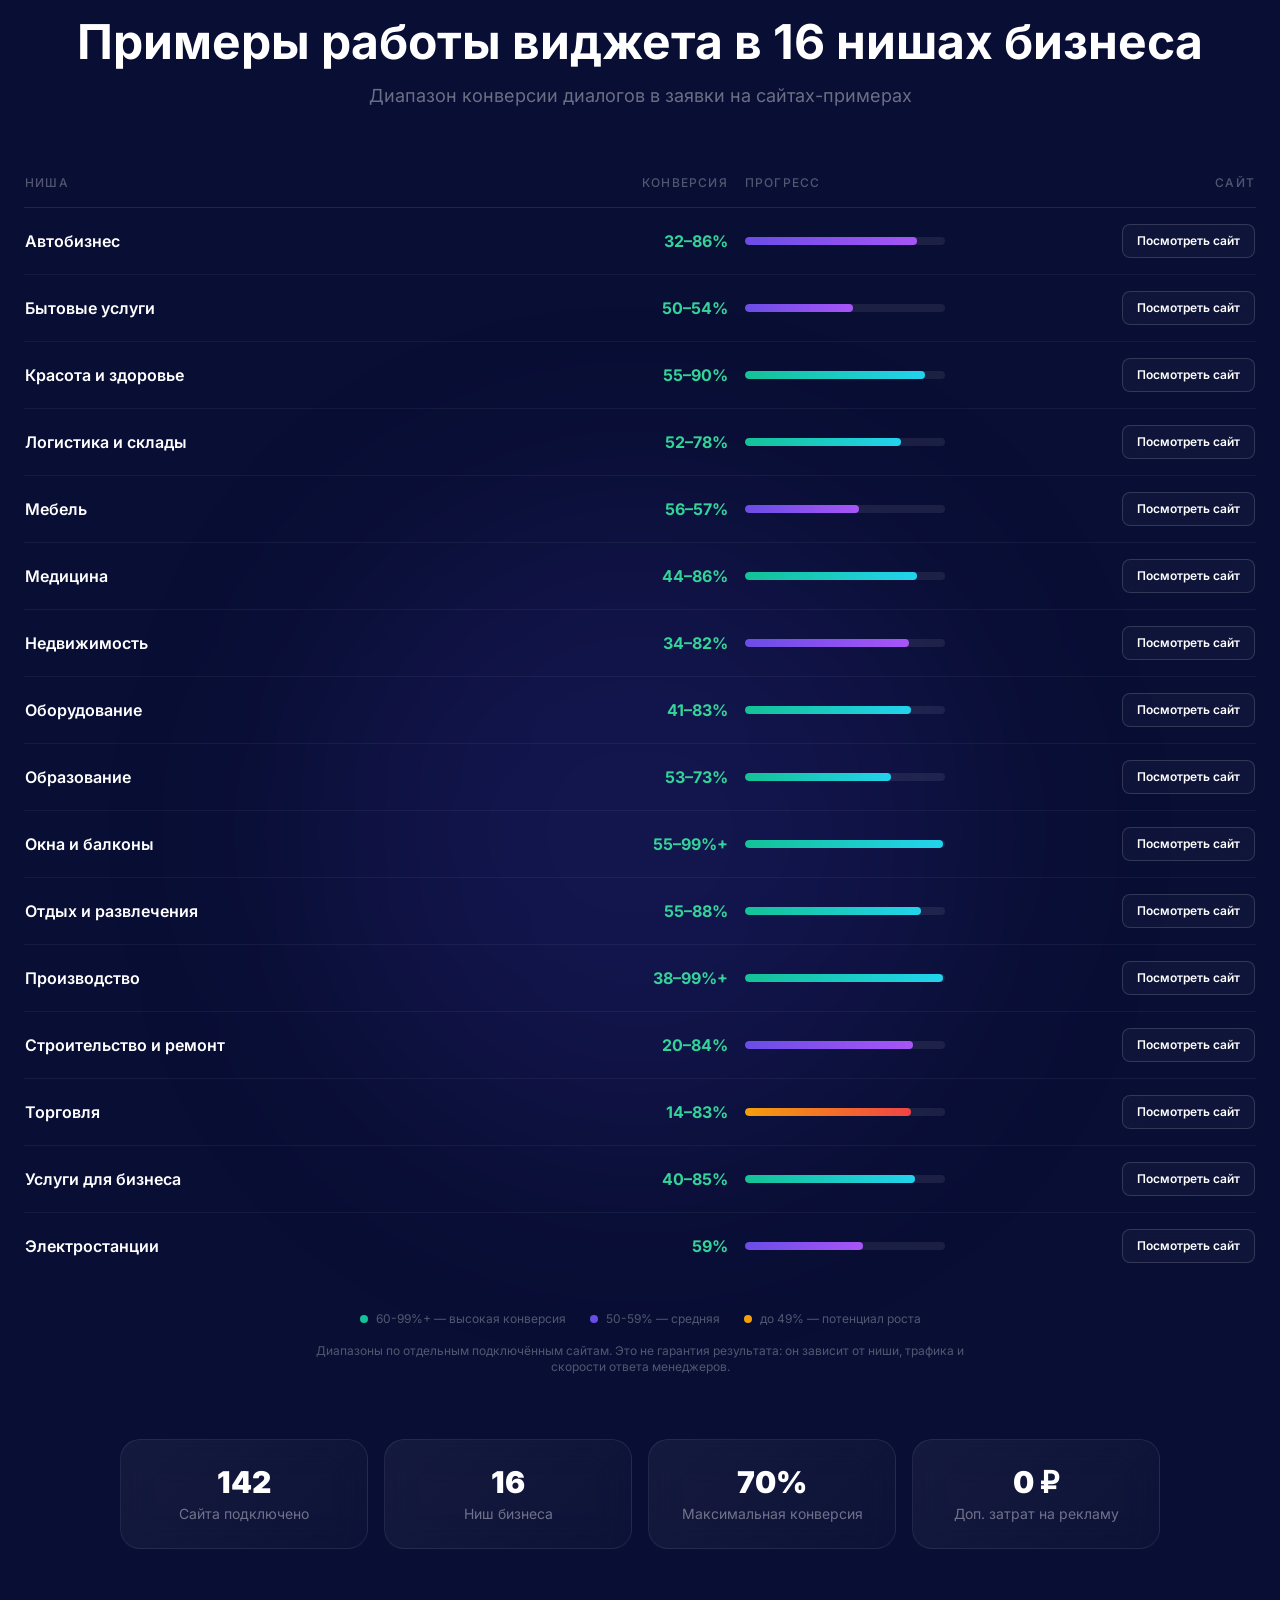
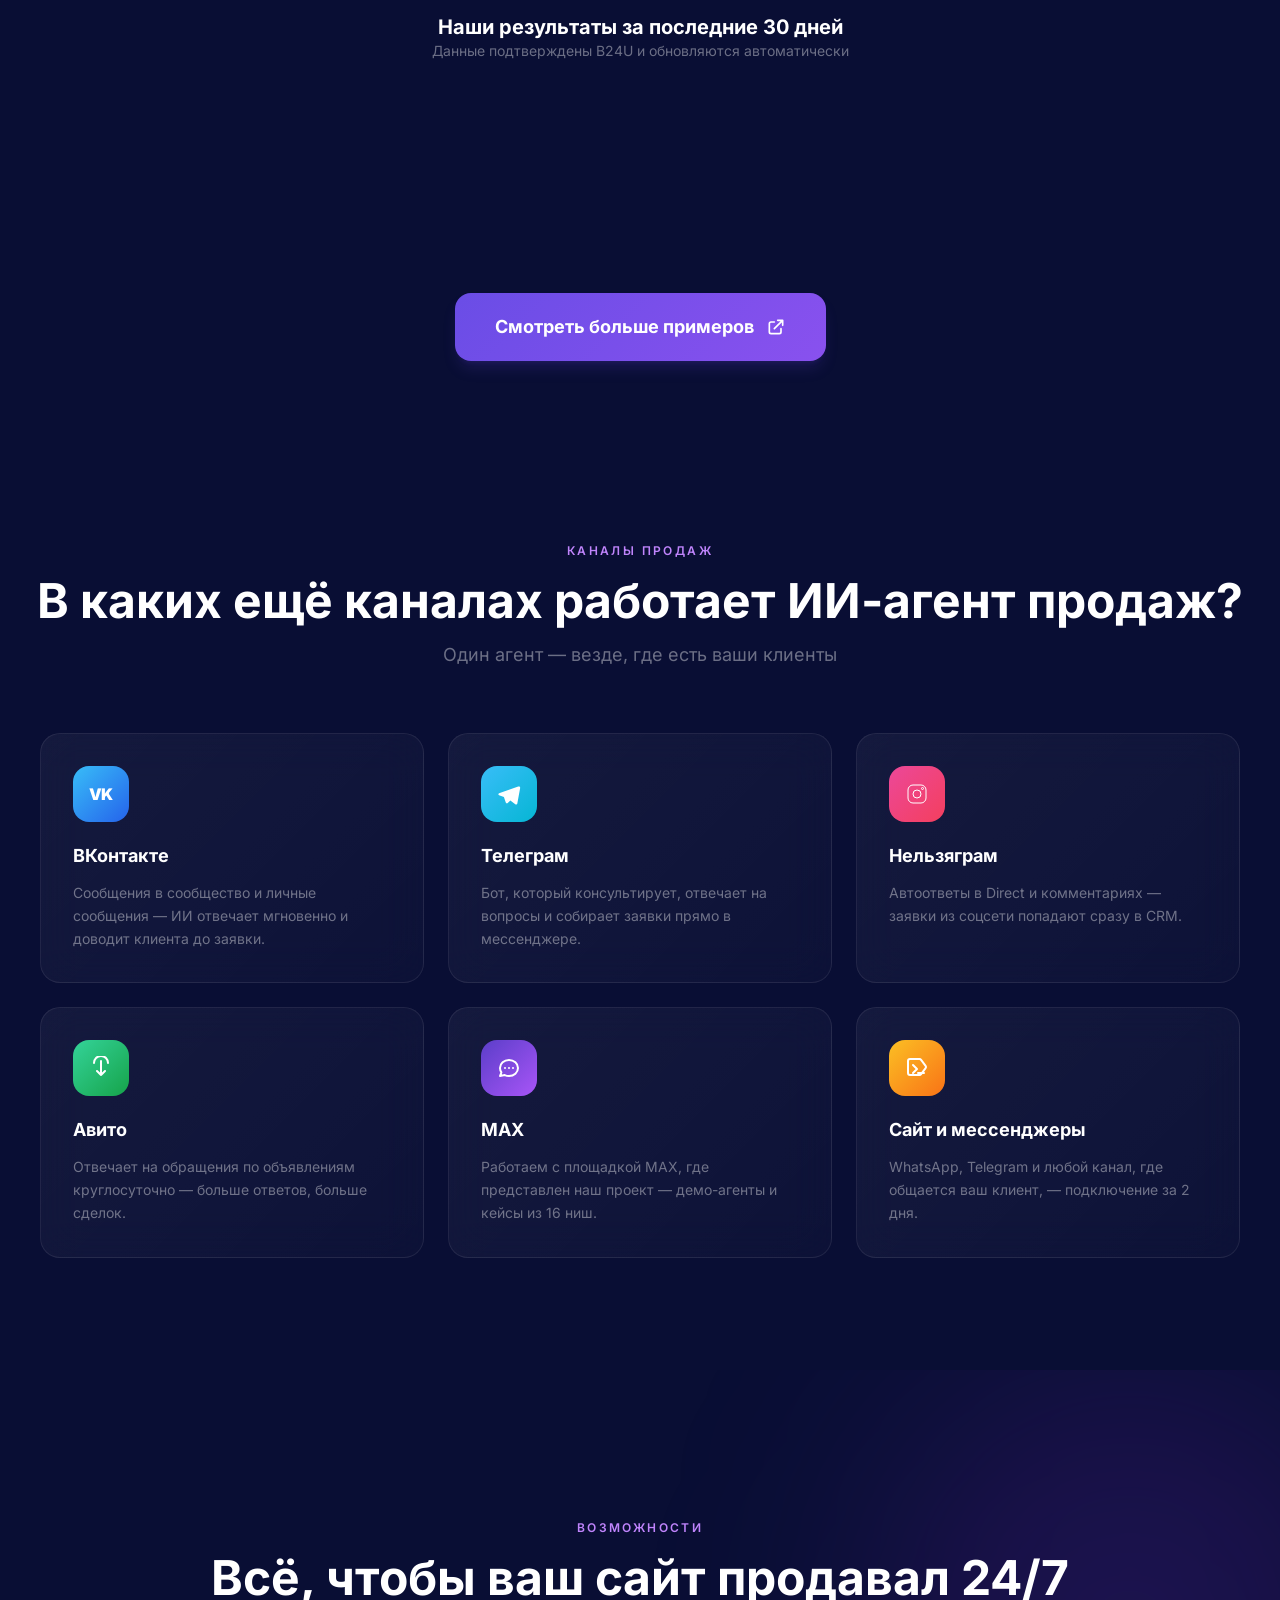
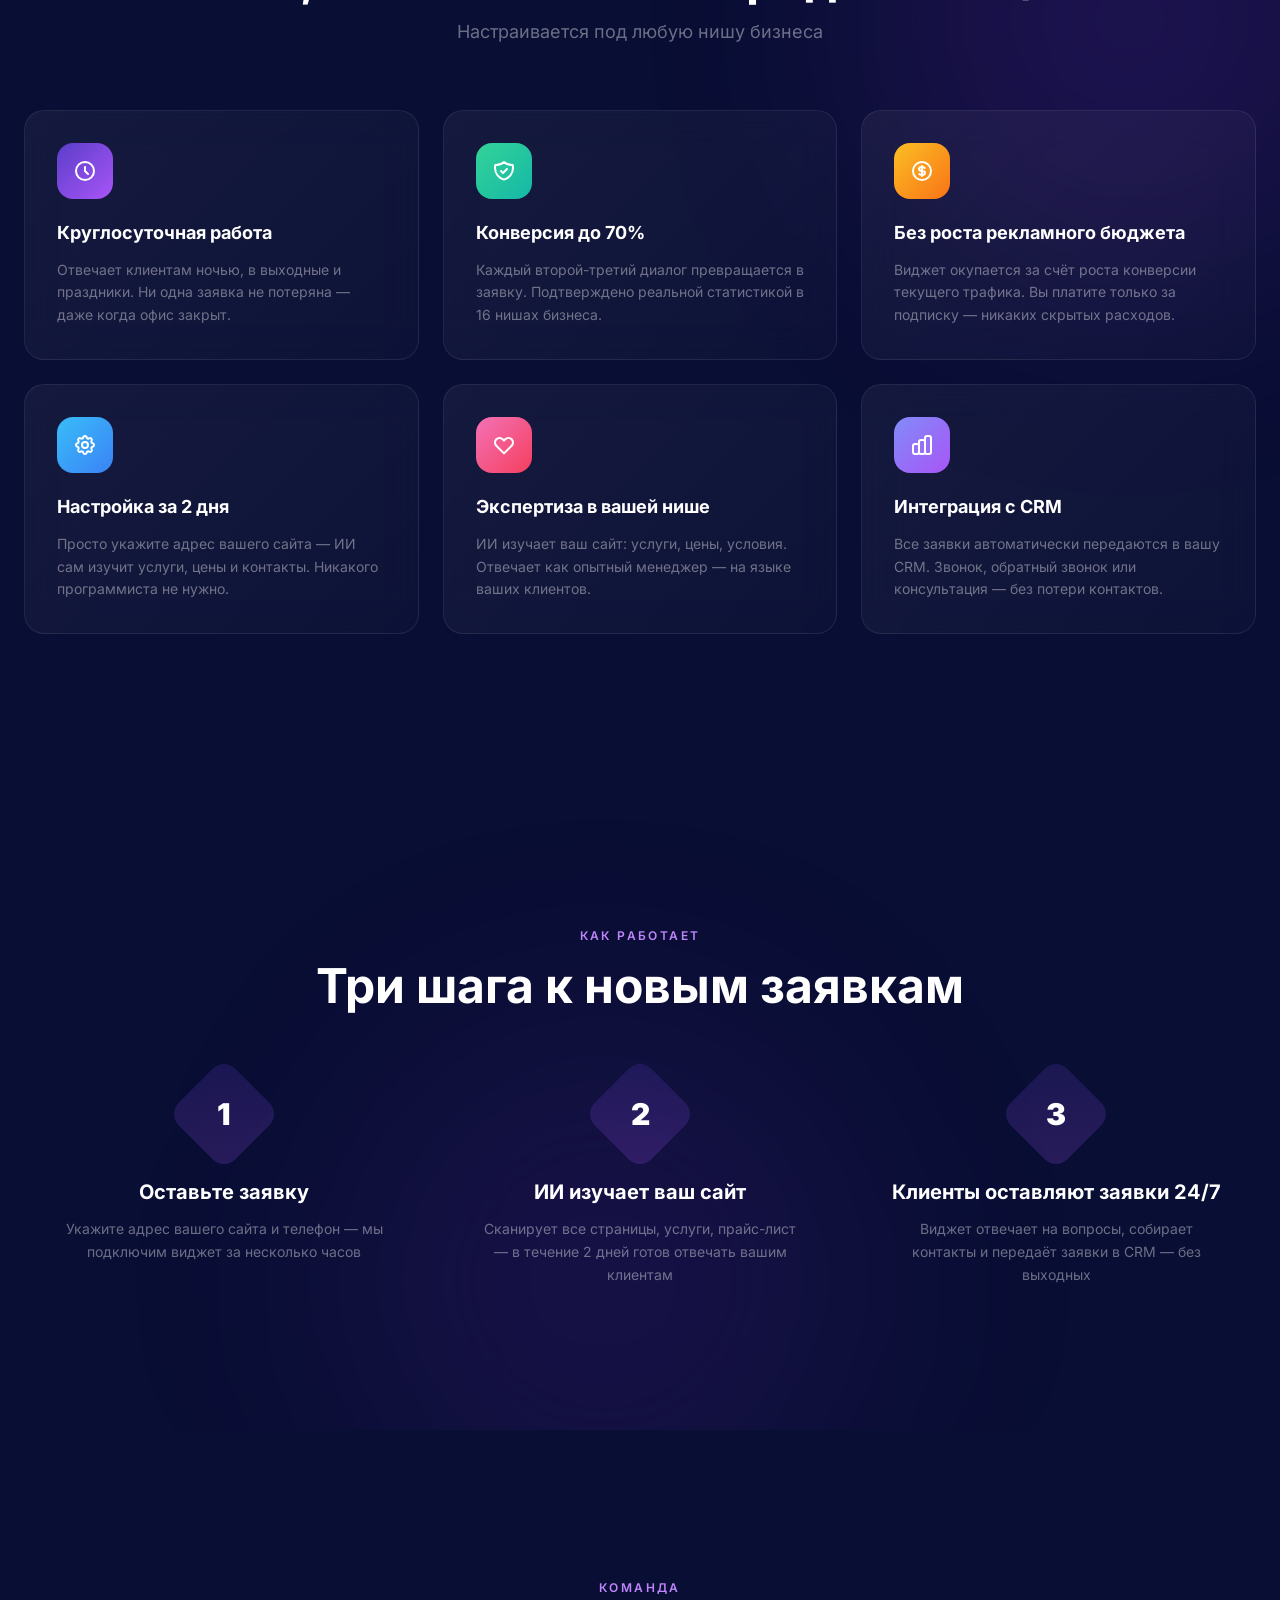
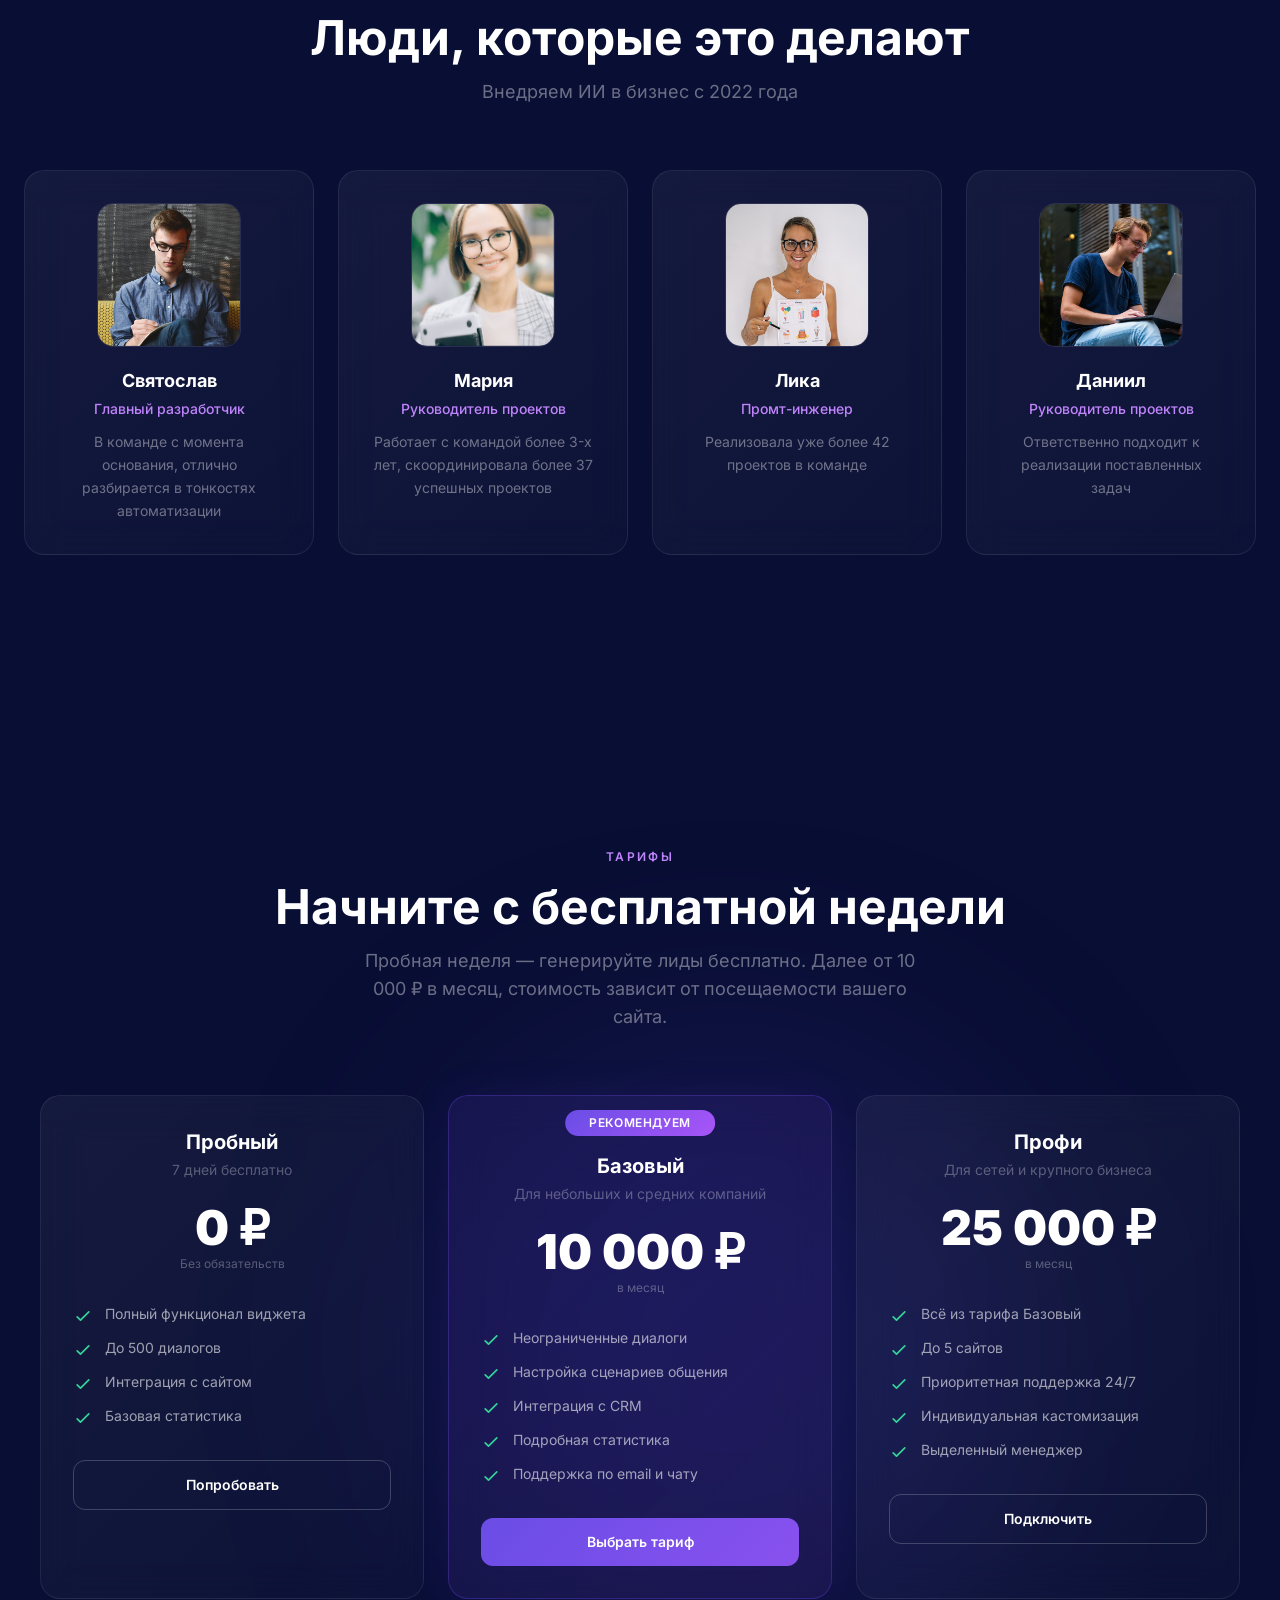
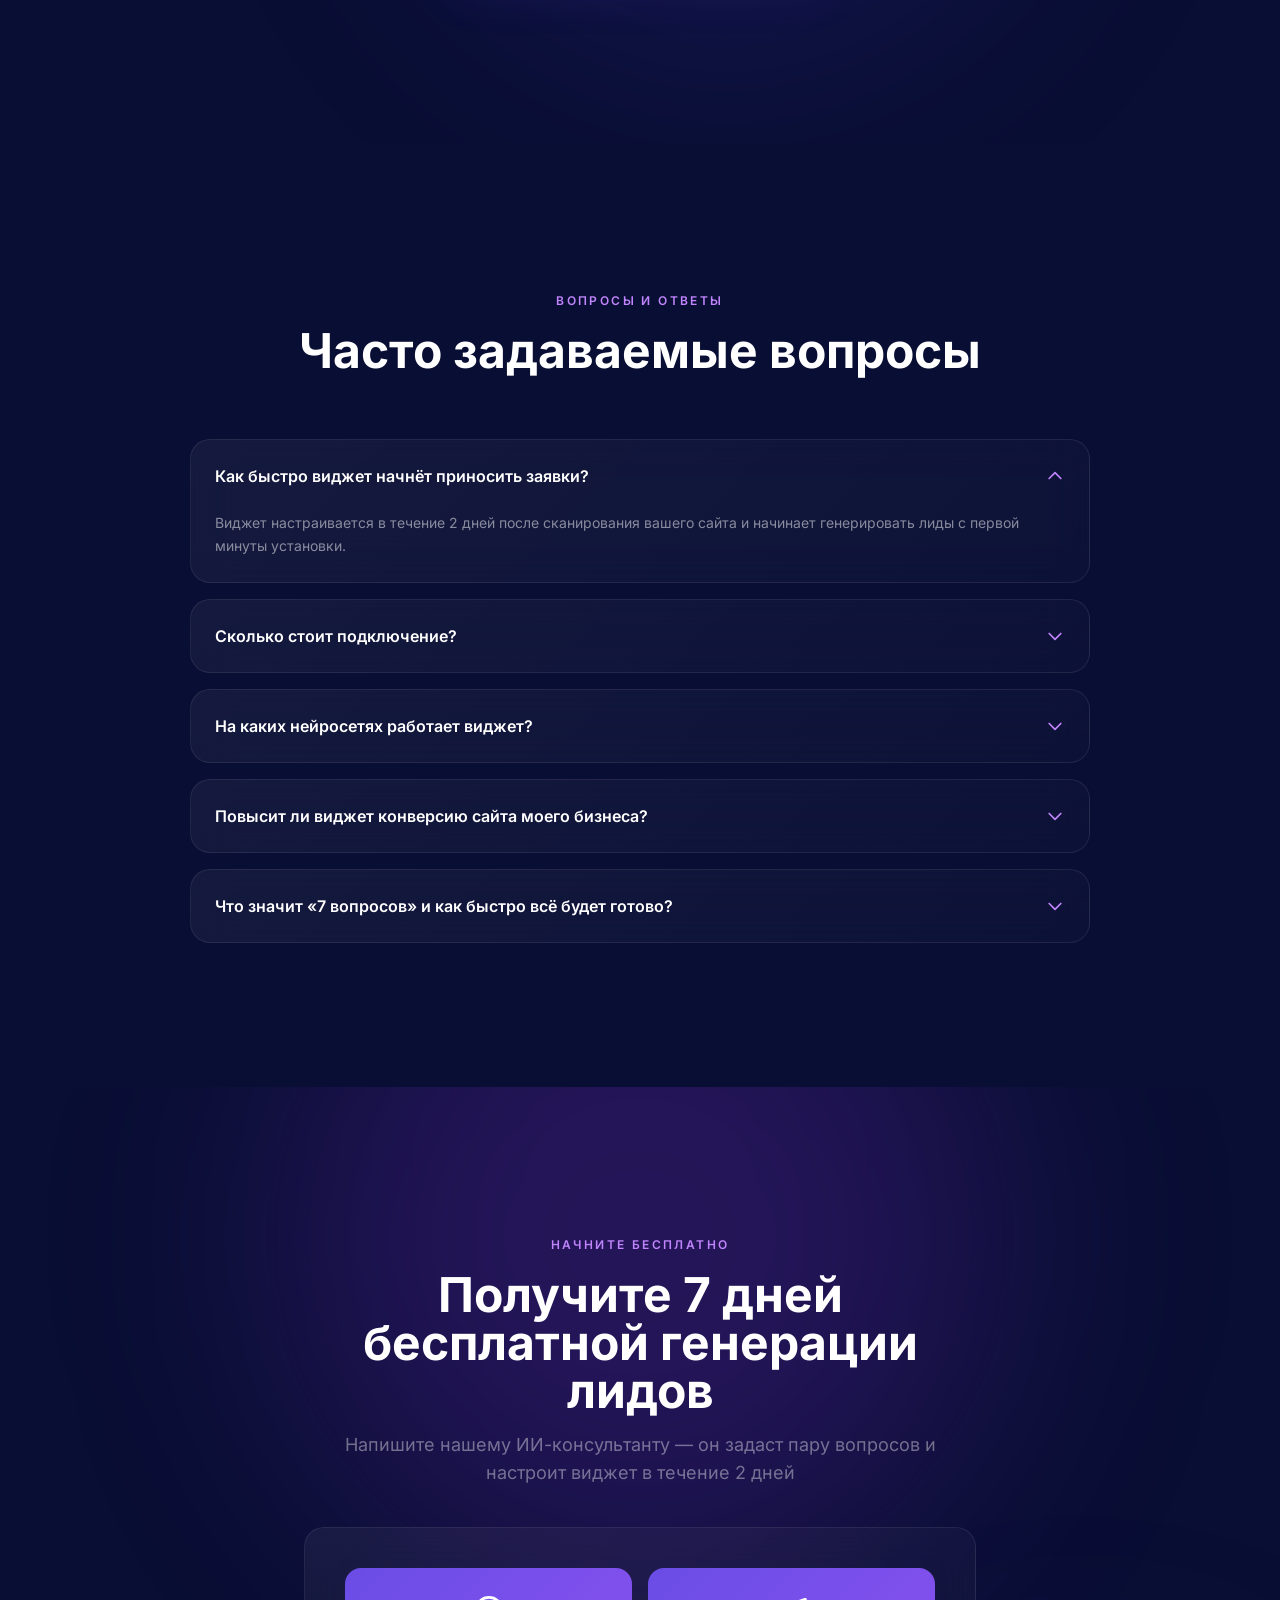
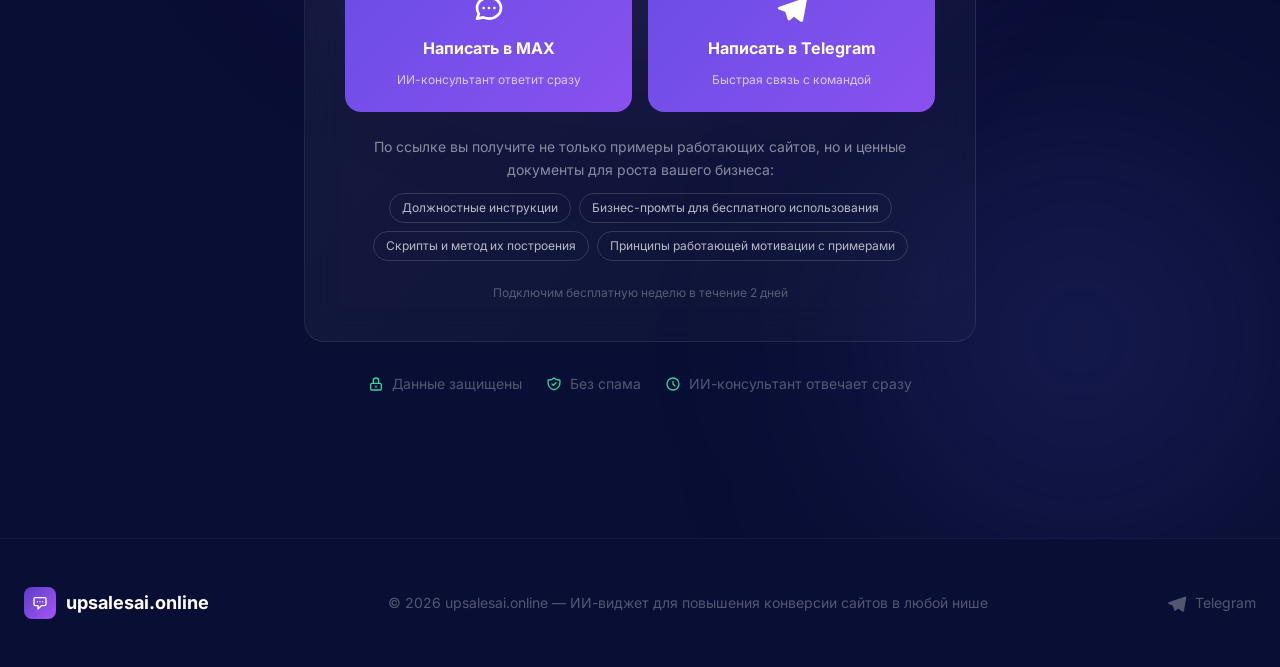
==== commit 4f073328: "Добавить живой виджет статистики B24U за 30 дней в раздел Результаты" ====
--- a/index.html
+++ b/index.html
@@ -805,6 +805,13 @@
 					<div class="text-xs sm:text-sm text-white/40 mt-1">Доп. затрат на рекламу</div>
 				</div>
 			</div>
+
+			<!-- Live B24U stats: чаты, диалоги и лиды за последние 30 дней -->
+			<div class="max-w-3xl mx-auto mt-16 animate-on-scroll text-center">
+				<h3 class="text-xl sm:text-2xl font-bold text-white mb-2">Наши результаты за последние 30 дней</h3>
+				<p class="text-sm text-white/40 mb-6">Данные подтверждены B24U и обновляются автоматически</p>
+				<script src="https://partner.b24u.ru/embed.js" data-code="34P3-33N5-C5S" data-lang="ru" data-theme="dark" data-accent="#6a4de6" data-max-width="768" async></script>
+			</div>
 		</div>
 	</section>
 
@@ -1392,5 +1399,7 @@
 		})();
 	</script>
 
+	<script src="https://i.b24u.ru/upsalesai.online" defer onload="if (window.B24U) { B24U.init(); }"></script>
+
 </body>
 </html>
